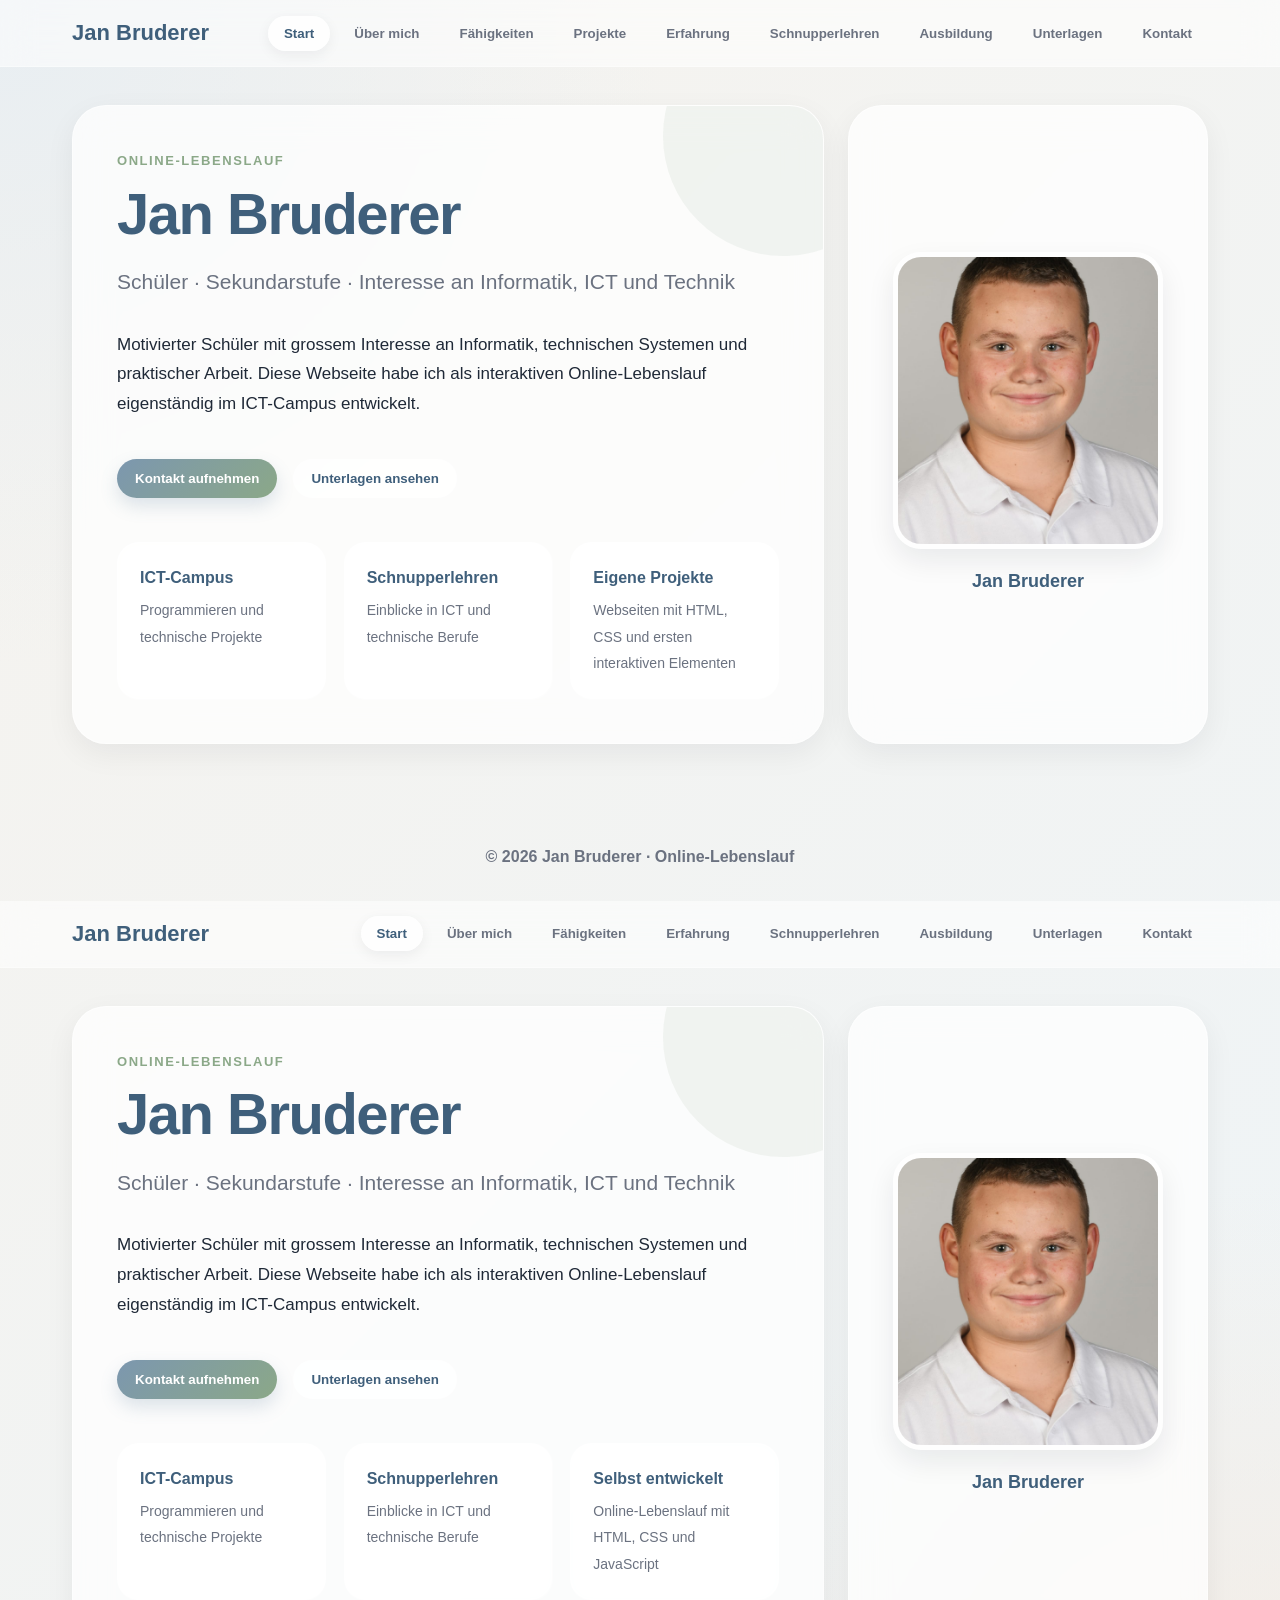
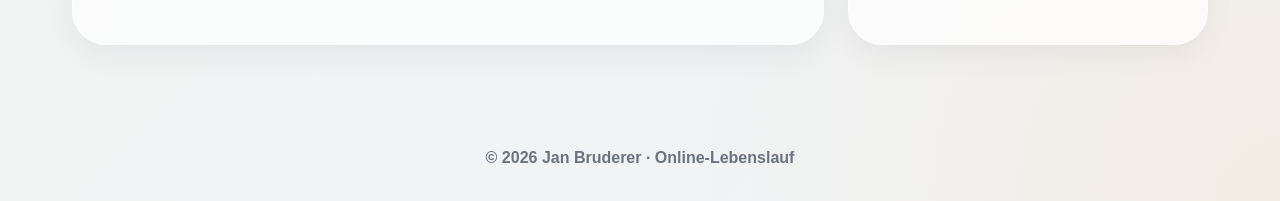
==== index.html @ 35626324 "Create index.html for online resume Added HTML structure for an online resume, including sections fo" ====
<!DOCTYPE html>
<html lang="de">
<head>
  <meta charset="UTF-8">
  <meta name="viewport" content="width=device-width, initial-scale=1.0">
  <title>Jan Bruderer – Online-Lebenslauf</title>

  <link rel="icon" href="data:image/svg+xml,<svg xmlns='http://www.w3.org/2000/svg' viewBox='0 0 100 100'><text y='0.9em' font-size='90'></text></svg>">
<!DOCTYPE html>
<html lang="de">
<head>
  <meta charset="UTF-8">
  <meta name="viewport" content="width=device-width, initial-scale=1.0">
  <title>Jan Bruderer – Online-Lebenslauf</title>

  <link rel="icon" href="data:image/svg+xml,<svg xmlns='http://www.w3.org/2000/svg' viewBox='0 0 100 100'><text y='0.9em' font-size='90'>💻</text></svg>">
  <link rel="stylesheet" href="style.css">
  <link rel="stylesheet" href="https://cdnjs.cloudflare.com/ajax/libs/font-awesome/6.5.1/css/all.min.css">
</head>

<body>

<nav class="navbar">
  <div class="nav-inner">
    <div class="logo">Jan Bruderer</div>

    <div class="nav-links">
      <button class="active-btn" onclick="showPage('start')">Start</button>
      <button onclick="showPage('ueber')">Über mich</button>
      <button onclick="showPage('faehigkeiten')">Fähigkeiten</button>
      <button onclick="showPage('projekte')">Projekte</button>
      <button onclick="showPage('erfahrung')">Erfahrung</button>
      <button onclick="showPage('schnupper')">Schnupperlehren</button>
      <button onclick="showPage('ausbildung')">Ausbildung</button>
      <button onclick="showPage('unterlagen')">Unterlagen</button>
      <button onclick="showPage('kontakt')">Kontakt</button>
    </div>
  </div>
</nav>

<main class="page">

<section id="start" class="site-page active">
  <div class="start-layout">
    <div class="start-text">
      <p class="eyebrow">Online-Lebenslauf</p>
      <h1>Jan Bruderer</h1>
      <p class="subtitle">Schüler · Sekundarstufe · Interesse an Informatik, ICT und Technik</p>

      <p class="hero-text">
        Motivierter Schüler mit grossem Interesse an Informatik, technischen Systemen und praktischer Arbeit.
        Diese Webseite habe ich als interaktiven Online-Lebenslauf eigenständig im ICT-Campus entwickelt.
      </p>

      <div class="hero-buttons">
        <button onclick="showPage('kontakt')" class="primary-btn">Kontakt aufnehmen</button>
        <button onclick="showPage('unterlagen')" class="secondary-btn">Unterlagen ansehen</button>
      </div>

      <div class="hero-highlights">
        <div>
          <strong>ICT-Campus</strong>
          <span>Programmieren und technische Projekte</span>
        </div>

        <div>
          <strong>Schnupperlehren</strong>
          <span>Einblicke in ICT und technische Berufe</span>
        </div>

        <div>
          <strong>Eigene Projekte</strong>
          <span>Webseiten mit HTML, CSS und ersten interaktiven Elementen</span>
        </div>
      </div>
    </div>

    <div class="photo-card">
      <img src="profilbild.jpg" alt="Foto von Jan Bruderer">
      <p>Jan Bruderer</p>
    </div>
  </div>
</section>

<section id="ueber" class="site-page">
  <div class="section">
    <h2><i class="fa-solid fa-user"></i> Über mich</h2>

    <div class="about-grid">
      <div class="about-card">
        <h3><i class="fa-solid fa-laptop-code"></i> Informatik & Technik</h3>
        <p>
          Ich bin eine motivierte, offene und ehrgeizige Person, die sich gerne weiterentwickelt und neue Herausforderungen annimmt.
          Besonders interessiere ich mich für Informatik und digitale Technologien. Mich fasziniert, wie Technik funktioniert und wie man
          mit kreativen Ideen Probleme lösen oder neue Projekte entwickeln kann.
        </p>
        <p>
          Durch meine Zeit beim ICT Campus konnte ich wertvolle Erfahrungen sammeln, spannende Einblicke in die Informatikwelt erhalten
          und mein Interesse an Technologie noch weiter stärken.
        </p>
      </div>

      <div class="about-card">
        <h3><i class="fa-solid fa-code"></i> Digitale Lösungen</h3>
        <p>
          Ich interessiere mich besonders dafür, wie digitale Lösungen den Alltag verbessern können und wie man mit Technologie neue Ideen
          umsetzen kann. Dabei arbeite ich gerne an Projekten, bei denen man kreativ denken und gleichzeitig strukturiert arbeiten muss.
        </p>
        <p>
          Die Informatik entwickelt sich ständig weiter und genau das motiviert mich, neugierig zu bleiben und Neues zu entdecken.
        </p>
      </div>

      <div class="about-card">
        <h3><i class="fa-solid fa-earth-europe"></i> Persönliche Entwicklung</h3>
        <p>
          Neben der Informatik spielt auch persönliche Weiterentwicklung eine grosse Rolle in meinem Leben. Ein Sprachaufenthalt hat mir
          dabei besonders geholfen. Dort konnte ich nicht nur meine Sprachkenntnisse verbessern, sondern auch selbstständiger werden,
          neue Menschen kennenlernen und lernen, mich an neue Situationen anzupassen.
        </p>
      </div>

      <div class="about-card">
        <h3><i class="fa-solid fa-people-group"></i> Sport & Verantwortung</h3>
        <p>
          Durch Handball und Aikido habe ich gelernt, Verantwortung zu übernehmen, diszipliniert zu bleiben und nie zu schnell aufzugeben.
          Vor allem als Handballtorwart sind Konzentration, Teamgeist und Ruhe in schwierigen Situationen sehr wichtig.
        </p>
      </div>

      <div class="about-card wide-card">
        <h3><i class="fa-solid fa-bullseye"></i> Motivation & Zukunft</h3>
        <p>
          Freunde beschreiben mich oft als zuverlässig, hilfsbereit und zielstrebig. Ich arbeite gerne mit anderen zusammen, kann aber auch
          selbstständig Verantwortung übernehmen. Neue Projekte motivieren mich besonders, weil ich dabei kreativ sein und gleichzeitig Neues
          lernen kann.
        </p>
        <p>
          Für mich ist es wichtig, nie stehen zu bleiben und mich sowohl persönlich als auch fachlich ständig weiterzuentwickeln. Mit meiner
          offenen Art, meiner Motivation und meinem Interesse an Informatik möchte ich auch in Zukunft neue Chancen nutzen und an spannenden
          Projekten arbeiten.
        </p>
      </div>
    </div>
  </div>
</section>

<section id="faehigkeiten" class="site-page">
  <div class="section">
    <h2><i class="fa-solid fa-lightbulb"></i> Fähigkeiten</h2>

    <div class="skills-grid">
      <div class="skill-card"><strong>Informatik</strong><span>ICT-Campus, ECDL Zertifikat</span></div>
      <div class="skill-card"><strong>HTML & CSS</strong><span>Grundlagen durch eigene Webseiten</span></div>
      <div class="skill-card"><strong>JavaScript</strong><span>Erste Einblicke, aktuell am Lernen</span></div>
      <div class="skill-card"><strong>Logisches Denken</strong><span>Programmieren, Schule und ICT-Campus</span></div>
      <div class="skill-card"><strong>Teamfähigkeit</strong><span>Handball</span></div>
      <div class="skill-card"><strong>Disziplin</strong><span>Aikido und Handball</span></div>
      <div class="skill-card"><strong>Ausdauer</strong><span>ICT-Campus, Aikido, Handball und Schule</span></div>
      <div class="skill-card"><strong>Belastbarkeit</strong><span>Schule, Sport und neue Herausforderungen</span></div>
      <div class="skill-card"><strong>Konzentration</strong><span>Aikido und schulische Arbeit</span></div>
      <div class="skill-card"><strong>Verantwortung</strong><span>Sprachaufenthalt England, Aikido Kindertraining</span></div>
    </div>
  </div>
</section>

<section id="projekte" class="site-page">
  <div class="section">
    <h2><i class="fa-solid fa-diagram-project"></i> Projekte</h2>

    <p class="section-text">
      Hier zeige ich eigene Webseiten, die ich selbstständig geplant, gestaltet und umgesetzt habe.
    </p>

    <div class="projects-grid">
      <article class="project-card">
        <div class="project-icon">
          <i class="fa-solid fa-gamepad"></i>
        </div>

        <div class="project-content">
          <h3>Interaktive Spiele-Webseite</h3>
          <p>
            Entwicklung einer eigenen Webseite mit verschiedenen kleinen Spielen und interaktiven Elementen.
            Dieses Projekt hat mir geholfen, den Aufbau von Webseiten besser zu verstehen und praktische
            Erfahrungen mit Struktur, Design und Benutzerführung zu sammeln.
          </p>

          <div class="project-tags">
            <span>HTML</span>
            <span>CSS</span>
            <span>erste JavaScript Einblicke</span>
          </div>

          <a class="project-button" href="https://janbruderer.github.io/Game-Portal/" target="_blank" rel="noopener noreferrer">
            Projekt ansehen
          </a>
        </div>
      </article>

      <article class="project-card">
        <div class="project-icon">
          <i class="fa-solid fa-microphone-lines"></i>
        </div>

        <div class="project-content">
          <h3>Webseite für meine Schwester als Hochzeitssängerin</h3>
          <p>
            Gestaltung und Umsetzung einer modernen Webseite für meine Schwester, um ihre Tätigkeit als Sängerin
            für Hochzeiten und besondere Anlässe professionell zu präsentieren. Dabei standen ein ruhiges Design,
            klare Informationen, eine einfache Bedienung und ein persönlicher Eindruck im Vordergrund.
          </p>

          <div class="project-tags">
            <span>HTML</span>
            <span>CSS</span>
            <span>Design</span>
            <span>echtes Praxisprojekt</span>
          </div>

          <a class="project-button" href="https://janbruderer.github.io/Kristina--Weddingsinger/" target="_blank" rel="noopener noreferrer">
            Projekt ansehen
          </a>
        </div>
      </article>
    </div>
  </div>
</section>

<section id="erfahrung" class="site-page">
  <div class="section">
    <h2><i class="fa-solid fa-briefcase"></i> Praktische Erfahrung</h2>

    <article class="experience-card">
      <div class="experience-top">
        <h3>Sprachaufenthalt England – Torquay</h3>
        <span>Sommer 2025</span>
      </div>

      <p>
        Im Sommer 2025 absolvierte ich einen dreiwöchigen Sprachaufenthalt in Torquay, England.
        Während dieser Zeit konnte ich meine Englischkenntnisse deutlich verbessern und wertvolle internationale
        Erfahrungen sammeln. Besonders bereichernd war der Austausch mit Menschen aus verschiedenen Ländern und Kulturen.
        Da ich alleine unterwegs war, entwickelte ich zudem ein höheres Mass an Selbstständigkeit und Eigenverantwortung.
      </p>

      <div class="button-row">
        <a href="https://www.esl.ch/de/lp/sprachaufenthalte?idesl=00eeb030a9d4a2b8f1e3522e31ab2298&msclkid=7831540d3b3c1270c00b3da6d71dca9e&utm_source=bing&utm_medium=cpc&utm_campaign=CHDE%20-%20BRA&utm_term=ESL&utm_content=ALL%20-%20Brand" target="_blank" rel="noopener noreferrer">ESL Sprachreisen</a>
        <a href="https://www.kaplaninternational.com/language-schools/united-kingdom/torquay" target="_blank" rel="noopener noreferrer">Kaplan Torquay</a>
        <a href="sprachaufenthalt.pdf" target="_blank" rel="noopener noreferrer">Zertifikat öffnen</a>
      </div>
    </article>

    <article class="experience-card">
      <div class="experience-top">
        <h3>ICT-Campus – Informatik-Förderprogramm</h3>
        <span>ab Mai 2025</span>
      </div>

      <p>
        Am ICT Campus lerne ich verschiedene Programmierkonzepte kennen. Ich beschäftige mich selbstständig damit,
        wie Programme und Algorithmen funktionieren, und verstehe dadurch technische Zusammenhänge immer besser.
        Der ICT Campus ist ein spannender Lernort, an dem ich jeden zweiten Samstag vier Stunden lang an verschiedenen Projekten arbeite.
      </p>

      <div class="button-row">
        <a href="https://www.ict-scouts.ch/de/campus/index.php" target="_blank" rel="noopener noreferrer">ICT Scouts Campus</a>
        <a href="ict-campus.pdf" target="_blank" rel="noopener noreferrer">Zertifikat öffnen</a>
      </div>
    </article>

    <article class="experience-card">
      <div class="experience-top">
        <h3>Aikido – Trainer beim Kindertraining</h3>
        <span>2022 – heute</span>
      </div>

      <p>
        Beim Kindertraining übernehme ich Verantwortung, unterstütze jüngere Teilnehmende
        und lerne, geduldig, zuverlässig und klar zu kommunizieren.
      </p>
    </article>
  </div>
</section>

<section id="schnupper" class="site-page">
  <div class="section">
    <h2><i class="fa-solid fa-screwdriver-wrench"></i> Schnupperlehren / Schnuppertage</h2>

    <div class="job-grid">
      <div class="job-card">
        <h3>Gebäudeinformatiker EFZ</h3>
        <ul>
          <li><a href="https://lehmann.ch/" target="_blank" rel="noopener noreferrer">Lehmann Elektro AG</a> – 26. September 2025</li>
          <li><a href="https://www.baumann-electro.ch/de/" target="_blank" rel="noopener noreferrer">Baumann Electro AG</a> – 9.–10. Oktober 2025
            <div class="pdf-link-box"><a href="bericht-baumann-gebaeudeinformatiker.pdf" target="_blank" rel="noopener noreferrer">Schnupperbericht ansehen</a></div>
          </li>
          <li><a href="https://www.bichler.ch/" target="_blank" rel="noopener noreferrer">Bichler + Partner AG</a> – 5. Februar 2026
            <div class="pdf-link-box"><a href="bericht-bichler-partner.pdf" target="_blank" rel="noopener noreferrer">Schnupperbericht ansehen</a></div>
          </li>
          <li><a href="https://www.ibg.ch/engineering" target="_blank" rel="noopener noreferrer">IBG Engineering AG</a> – 22. November 2025</li>
          <li><a href="https://www.flughafen-zuerich.ch/de/unternehmen" target="_blank" rel="noopener noreferrer">Flughafen Zürich AG</a> – 21. April 2026
            <div class="pdf-link-box"><a href="bericht-flughafen-zuerich.pdf" target="_blank" rel="noopener noreferrer">Schnupperbericht ansehen</a></div>
          </li>
          <li><a href="https://www.techcom.ch/" target="_blank" rel="noopener noreferrer">TechCom electro AG</a> – 23.–24. April 2026
            <div class="pdf-link-box"><a href="bericht-techcom.pdf" target="_blank" rel="noopener noreferrer">Schnupperbericht ansehen</a></div>
          </li>
        </ul>
      </div>

      <div class="job-card">
        <h3>Elektroinstallateur EFZ</h3>
        <ul>
          <li><a href="https://www.baumann-electro.ch/de/" target="_blank" rel="noopener noreferrer">Baumann Electro AG</a> – 7.–8. Oktober 2025</li>
          <li><a href="https://www.etavis.ch/" target="_blank" rel="noopener noreferrer">ETAVIS</a> – 20. April 2026
            <div class="pdf-link-box"><a href="bericht-etavis.pdf" target="_blank" rel="noopener noreferrer">Schnupperbericht ansehen</a></div>
          </li>
        </ul>
      </div>

      <div class="job-card">
        <h3>Multimediaelektroniker EFZ</h3>
        <ul>
          <li><a href="https://www.sak.ch/" target="_blank" rel="noopener noreferrer">St. Gallisch-Appenzellische Kraftwerke AG (SAK)</a> – 7. Januar 2026</li>
        </ul>
      </div>

      <div class="job-card">
        <h3>Elektroniker EFZ</h3>
        <ul>
          <li><a href="https://www.gesys.ch/" target="_blank" rel="noopener noreferrer">Grossenbacher Systeme AG</a> – 16. November 2025, ½ Tag</li>
        </ul>
      </div>

      <div class="job-card">
        <h3>Automatiker EFZ</h3>
        <ul>
          <li><a href="https://schmidautomation.com/" target="_blank" rel="noopener noreferrer">Schmid Automation AG</a> – 12. Februar 2026
            <div class="pdf-link-box"><a href="bericht-schmid-automation.pdf" target="_blank" rel="noopener noreferrer">Schnupperbericht ansehen</a></div>
          </li>
        </ul>
      </div>

      <div class="job-card">
        <h3>ICT-Fachmann EFZ</h3>
        <ul>
          <li><a href="https://www.h-och.ch/" target="_blank" rel="noopener noreferrer">HOCH Health Ostschweiz</a> – 1. April 2026
            <div class="pdf-link-box"><a href="bericht-hoch-health.pdf" target="_blank" rel="noopener noreferrer">Schnupperbericht ansehen</a></div>
          </li>
          <li><a href="https://www.raiffeisen.ch/rch/de.html" target="_blank" rel="noopener noreferrer">Raiffeisen Schweiz</a> – 27. April 2026, Infoanlass
            <div class="pdf-link-box"><a href="bericht-raiffeisen-bestaetigung.pdf" target="_blank" rel="noopener noreferrer">Bestätigung ansehen</a></div>
          </li>
        </ul>
      </div>

      <div class="job-card wide-card">
        <h3>Weiteres</h3>
        <ul>
          <li>Infoabend Abacus – Informatiker EFZ Fachrichtung Plattformentwickler und Applikationsentwickler EFZ sowie ICT-Fachmann EFZ – 12. März 2026</li>
        </ul>
      </div>
    </div>
  </div>
</section>

<section id="ausbildung" class="site-page">
  <div class="section">
    <h2><i class="fa-solid fa-school"></i> Ausbildung & Sprachen</h2>

    <div class="grid-2">
      <div class="timeline-card">
        <h3>Ausbildung</h3>
        <div class="timeline-item"><strong>2024 – heute</strong><p>Sekundarstufe, Flade — Klosterschulhaus St. Gallen</p></div>
        <div class="timeline-item"><strong>2018 – 2024</strong><p>Primarschule Feldli — St. Gallen</p></div>
      </div>

      <div class="timeline-card">
        <h3>Sprachen</h3>
        <div class="timeline-item"><strong>Deutsch</strong><p>Muttersprache</p></div>
        <div class="timeline-item"><strong>Tschechisch</strong><p>Muttersprache</p></div>
        <div class="timeline-item"><strong>Englisch</strong><p>Fortgeschritten</p></div>
        <div class="timeline-item"><strong>Französisch</strong><p>Grundkenntnisse</p></div>
      </div>
    </div>

    <h2 class="small-heading">Interessen</h2>
    <div class="tags">
      <span>Aikido</span>
      <span>Handball (Torwart)</span>
      <span>Informatik</span>
      <span>ICT-Campus</span>
    </div>
  </div>
</section>

<section id="unterlagen" class="site-page">
  <div class="section">
    <h2><i class="fa-solid fa-folder-open"></i> Zertifikate & Bewerbungsunterlagen</h2>

    <p class="section-text">
      Hier befinden sich meine wichtigsten Unterlagen, Zertifikate und Nachweise.
    </p>

    <div class="documents-grid">
      <div class="document-card">
        <div class="document-icon"><i class="fa-solid fa-file-lines"></i></div>
        <h3>Lebenslauf</h3>
        <p>Vollständiger Lebenslauf als PDF-Version.</p>
        <a href="lebenslauf.pdf" target="_blank" rel="noopener noreferrer">PDF öffnen</a>
      </div>

      <div class="document-card">
        <div class="document-icon"><i class="fa-solid fa-graduation-cap"></i></div>
        <h3>Zeugnisse</h3>
        <p>Schulzeugnisse und schulische Leistungen.</p>
        <a href="zeugnisse.pdf" target="_blank" rel="noopener noreferrer">PDF öffnen</a>
      </div>

      <div class="document-card">
        <div class="document-icon"><i class="fa-solid fa-laptop-code"></i></div>
        <h3>ICT-Campus Zertifikat</h3>
        <p>Teilnahme am Informatik-Förderprogramm ICT-Campus.</p>
        <a href="ict-campus.pdf" target="_blank" rel="noopener noreferrer">Zertifikat öffnen</a>
      </div>

      <div class="document-card">
        <div class="document-icon"><i class="fa-solid fa-earth-europe"></i></div>
        <h3>Sprachaufenthalt England</h3>
        <p>Nachweis des Sprachaufenthalts in Torquay.</p>
        <a href="sprachaufenthalt.pdf" target="_blank" rel="noopener noreferrer">Zertifikat öffnen</a>
      </div>

      <div class="document-card upcoming">
        <div class="document-icon"><i class="fa-solid fa-computer"></i></div>
        <h3>ECDL Zertifikat</h3>
        <p>Kommt in Kürze.</p>
      </div>

      <div class="document-card upcoming">
        <div class="document-icon"><i class="fa-solid fa-language"></i></div>
        <h3>Cambridge First</h3>
        <p>Englisch-Zertifikat – kommt in Kürze.</p>
      </div>

      <div class="document-card upcoming">
        <div class="document-icon"><i class="fa-solid fa-chart-line"></i></div>
        <h3>Stellwerk</h3>
        <p>Stellwerk-Ergebnis – kommt bald.</p>
      </div>
    </div>
  </div>
</section>

<section id="kontakt" class="site-page">
  <div class="section">
    <h2><i class="fa-solid fa-address-card"></i> Kontakt</h2>

    <div class="grid-2">
      <div class="info-card"><strong>E-Mail</strong><a href="mailto:Jan.bruderer11@gmail.com">Jan.bruderer11@gmail.com</a></div>
      <div class="info-card"><strong>Telefon</strong><a href="tel:0774765792">077 476 57 92</a></div>
      <div class="info-card"><strong>Adresse</strong>Paul-Brandt-Strasse 19<br>9000 St. Gallen</div>
      <div class="info-card"><strong>Geburtsdatum</strong>12. September 2011</div>
    </div>

    <h2 class="small-heading">Referenzen</h2>

    <div class="reference-grid">
      <div class="reference-card">
        <h3>Herr Michael Neidhart</h3>
        <p>Klassenlehrperson<br>Flade, Klosterschulhaus</p>
        <a href="mailto:michael.neidhart@flade.ch">michael.neidhart@flade.ch</a>
        <a href="tel:0791984895">Tel. 079 198 48 95</a>
      </div>

      <div class="reference-card">
        <h3>Herr Michael Cozzio</h3>
        <p>Fachlehrperson<br>Flade, Klosterschulhaus</p>
        <a href="mailto:michael.cozzio@flade.ch">michael.cozzio@flade.ch</a>
        <a href="tel:0774317038">Tel. 077 431 70 38</a>
      </div>
    </div>
  </div>
</section>

</main>

<footer>
  © 2026 Jan Bruderer · Online-Lebenslauf
</footer>

<script>
  function showPage(pageId) {
    const pages = document.querySelectorAll(".site-page");
    const buttons = document.querySelectorAll(".nav-links button");

    pages.forEach(page => page.classList.remove("active"));
    document.getElementById(pageId).classList.add("active");

    buttons.forEach(button => button.classList.remove("active-btn"));

    const clickedButton = Array.from(buttons).find(button =>
      button.getAttribute("onclick").includes(pageId)
    );

    if (clickedButton) {
      clickedButton.classList.add("active-btn");
    }

    window.scrollTo({
      top: 0,
      behavior: "smooth"
    });
  }
</script>

</body>
</html>
  <link rel="stylesheet" href="style.css">

  <link rel="stylesheet" href="https://cdnjs.cloudflare.com/ajax/libs/font-awesome/6.5.1/css/all.min.css">
</head>

<body>

<nav class="navbar">
  <div class="nav-inner">
    <div class="logo">Jan Bruderer</div>

    <div class="nav-links">
      <button class="active-btn" onclick="showPage('start')">Start</button>
      <button onclick="showPage('ueber')">Über mich</button>
      <button onclick="showPage('faehigkeiten')">Fähigkeiten</button>
      <button onclick="showPage('erfahrung')">Erfahrung</button>
      <button onclick="showPage('schnupper')">Schnupperlehren</button>
      <button onclick="showPage('ausbildung')">Ausbildung</button>
      <button onclick="showPage('unterlagen')">Unterlagen</button>
      <button onclick="showPage('kontakt')">Kontakt</button>
    </div>
  </div>
</nav>

<main class="page">

  <section id="start" class="site-page active">
    <div class="start-layout">
      <div class="start-text">
        <p class="eyebrow">Online-Lebenslauf</p>
        <h1>Jan Bruderer</h1>
        <p class="subtitle">Schüler · Sekundarstufe · Interesse an Informatik, ICT und Technik</p>

        <p class="hero-text">
          Motivierter Schüler mit grossem Interesse an Informatik, technischen Systemen und praktischer Arbeit.
          Diese Webseite habe ich als interaktiven Online-Lebenslauf eigenständig im ICT-Campus entwickelt.
        </p>

        <div class="hero-buttons">
          <button onclick="showPage('kontakt')" class="primary-btn">Kontakt aufnehmen</button>
          <button onclick="showPage('unterlagen')" class="secondary-btn">Unterlagen ansehen</button>
        </div>

        <div class="hero-highlights">
          <div>
            <strong>ICT-Campus</strong>
            <span>Programmieren und technische Projekte</span>
          </div>

          <div>
            <strong>Schnupperlehren</strong>
            <span>Einblicke in ICT und technische Berufe</span>
          </div>

          <div>
            <strong>Selbst entwickelt</strong>
            <span>Online-Lebenslauf mit HTML, CSS und JavaScript</span>
          </div>
        </div>
      </div>

      <div class="photo-card">
        <img src="profilbild.jpg" alt="Foto von Jan Bruderer">
        <p>Jan Bruderer</p>
      </div>
    </div>
  </section>

  <section id="ueber" class="site-page">
    <div class="section">
      <h2><i class="fa-solid fa-user"></i> Über mich</h2>

      <div class="about-grid">

        <div class="about-card">
          <h3><i class="fa-solid fa-laptop-code"></i> Informatik & Technik</h3>
          <p>
            Ich bin eine motivierte, offene und ehrgeizige Person, die sich gerne weiterentwickelt und neue Herausforderungen annimmt.
            Besonders interessiere ich mich für Informatik und digitale Technologien. Mich fasziniert, wie Technik funktioniert und wie man
            mit kreativen Ideen Probleme lösen oder neue Projekte entwickeln kann.
          </p>
          <p>
            Durch meine Zeit beim ICT Campus konnte ich wertvolle Erfahrungen sammeln, spannende Einblicke in die Informatikwelt erhalten
            und mein Interesse an Technologie noch weiter stärken.
          </p>
        </div>

        <div class="about-card">
          <h3><i class="fa-solid fa-code"></i> Digitale Lösungen</h3>
          <p>
            Ich interessiere mich besonders dafür, wie digitale Lösungen den Alltag verbessern können und wie man mit Technologie neue Ideen
            umsetzen kann. Dabei arbeite ich gerne an Projekten, bei denen man kreativ denken und gleichzeitig strukturiert arbeiten muss.
          </p>
          <p>
            Die Informatik entwickelt sich ständig weiter und genau das motiviert mich, neugierig zu bleiben und Neues zu entdecken.
          </p>
        </div>

        <div class="about-card">
          <h3><i class="fa-solid fa-earth-europe"></i> Persönliche Entwicklung</h3>
          <p>
            Neben der Informatik spielt auch persönliche Weiterentwicklung eine grosse Rolle in meinem Leben. Ein Sprachaufenthalt hat mir
            dabei besonders geholfen. Dort konnte ich nicht nur meine Sprachkenntnisse verbessern, sondern auch selbstständiger werden,
            neue Menschen kennenlernen und lernen, mich an neue Situationen anzupassen.
          </p>
        </div>

        <div class="about-card">
          <h3><i class="fa-solid fa-people-group"></i> Sport & Verantwortung</h3>
          <p>
            Durch Handball und Aikido habe ich gelernt, Verantwortung zu übernehmen, diszipliniert zu bleiben und nie zu schnell aufzugeben.
            Vor allem als Handballtorwart sind Konzentration, Teamgeist und Ruhe in schwierigen Situationen sehr wichtig.
          </p>
        </div>

        <div class="about-card wide-card">
          <h3><i class="fa-solid fa-bullseye"></i> Motivation & Zukunft</h3>
          <p>
            Freunde beschreiben mich oft als zuverlässig, hilfsbereit und zielstrebig. Ich arbeite gerne mit anderen zusammen, kann aber auch
            selbstständig Verantwortung übernehmen. Neue Projekte motivieren mich besonders, weil ich dabei kreativ sein und gleichzeitig Neues
            lernen kann.
          </p>
          <p>
            Für mich ist es wichtig, nie stehen zu bleiben und mich sowohl persönlich als auch fachlich ständig weiterzuentwickeln. Mit meiner
            offenen Art, meiner Motivation und meinem Interesse an Informatik möchte ich auch in Zukunft neue Chancen nutzen und an spannenden
            Projekten arbeiten.
          </p>
        </div>

      </div>
    </div>
  </section>

  <section id="faehigkeiten" class="site-page">
    <div class="section">
      <h2><i class="fa-solid fa-lightbulb"></i> Fähigkeiten</h2>

      <div class="skills-grid">
        <div class="skill-card"><strong>Informatik</strong><span>ICT-Campus, ECDL Zertifikat</span></div>
        <div class="skill-card"><strong>HTML & CSS</strong><span>Grundlagen durch diese Webseite</span></div>
        <div class="skill-card"><strong>JavaScript</strong><span>Erste Einblicke, aktuell am Lernen</span></div>
        <div class="skill-card"><strong>Logisches Denken</strong><span>Programmieren, Schule und ICT-Campus</span></div>
        <div class="skill-card"><strong>Teamfähigkeit</strong><span>Handball</span></div>
        <div class="skill-card"><strong>Disziplin</strong><span>Aikido und Handball</span></div>
        <div class="skill-card"><strong>Ausdauer</strong><span>ICT-Campus, Aikido, Handball und Schule</span></div>
        <div class="skill-card"><strong>Belastbarkeit</strong><span>Schule, Sport und neue Herausforderungen</span></div>
        <div class="skill-card"><strong>Konzentration</strong><span>Aikido und schulische Arbeit</span></div>
        <div class="skill-card"><strong>Verantwortung</strong><span>Sprachaufenthalt England, Aikido Kindertraining</span></div>
      </div>
    </div>
  </section>

  <section id="erfahrung" class="site-page">
    <div class="section">
      <h2><i class="fa-solid fa-briefcase"></i> Praktische Erfahrung</h2>

      <article class="experience-card">
        <div class="experience-top">
          <h3>Sprachaufenthalt England – Torquay</h3>
          <span>Sommer 2025</span>
        </div>

        <p>
          Im Sommer 2025 absolvierte ich einen dreiwöchigen Sprachaufenthalt in Torquay, England.
          Während dieser Zeit konnte ich meine Englischkenntnisse deutlich verbessern und wertvolle internationale
          Erfahrungen sammeln. Besonders bereichernd war der Austausch mit Menschen aus verschiedenen Ländern und Kulturen.
          Da ich alleine unterwegs war, entwickelte ich zudem ein höheres Mass an Selbstständigkeit und Eigenverantwortung.
        </p>

        <div class="button-row">
          <a href="https://www.esl.ch/de/lp/sprachaufenthalte?idesl=00eeb030a9d4a2b8f1e3522e31ab2298&msclkid=7831540d3b3c1270c00b3da6d71dca9e&utm_source=bing&utm_medium=cpc&utm_campaign=CHDE%20-%20BRA&utm_term=ESL&utm_content=ALL%20-%20Brand" target="_blank" rel="noopener noreferrer">ESL Sprachreisen</a>
          <a href="https://www.kaplaninternational.com/language-schools/united-kingdom/torquay" target="_blank" rel="noopener noreferrer">Kaplan Torquay</a>
          <a href="sprachaufenthalt.pdf" target="_blank" rel="noopener noreferrer">Zertifikat öffnen</a>
        </div>
      </article>

      <article class="experience-card">
        <div class="experience-top">
          <h3>ICT-Campus – Informatik-Förderprogramm</h3>
          <span>ab Mai 2025</span>
        </div>

        <p>
          Am ICT Campus lerne ich verschiedene Programmierkonzepte kennen. Ich beschäftige mich selbstständig damit,
          wie Programme und Algorithmen funktionieren, und verstehe dadurch technische Zusammenhänge immer besser.
          Der ICT Campus ist ein spannender Lernort, an dem ich jeden zweiten Samstag vier Stunden lang an verschiedenen Projekten arbeite.
        </p>

        <div class="button-row">
          <a href="https://www.ict-scouts.ch/de/campus/index.php" target="_blank" rel="noopener noreferrer">ICT Scouts Campus</a>
          <a href="ict-campus.pdf" target="_blank" rel="noopener noreferrer">Zertifikat öffnen</a>
        </div>
      </article>

      <article class="experience-card">
        <div class="experience-top">
          <h3>Aikido – Trainer beim Kindertraining</h3>
          <span>2022 – heute</span>
        </div>

        <p>
          Beim Kindertraining übernehme ich Verantwortung, unterstütze jüngere Teilnehmende
          und lerne, geduldig, zuverlässig und klar zu kommunizieren.
        </p>
      </article>
    </div>
  </section>

  <section id="schnupper" class="site-page">
    <div class="section">
      <h2><i class="fa-solid fa-screwdriver-wrench"></i> Schnupperlehren / Schnuppertage</h2>

      <div class="job-grid">

        <div class="job-card">
          <h3>Gebäudeinformatiker EFZ</h3>
          <ul>
            <li><a href="https://lehmann.ch/" target="_blank" rel="noopener noreferrer">Lehmann Elektro AG</a> – 26. September 2025</li>

            <li>
              <a href="https://www.baumann-electro.ch/de/" target="_blank" rel="noopener noreferrer">Baumann Electro AG</a> – 9.–10. Oktober 2025
              <div class="pdf-link-box">
                <a href="bericht-baumann-gebaeudeinformatiker.pdf" target="_blank" rel="noopener noreferrer">Schnupperbericht ansehen</a>
              </div>
            </li>

            <li>
              <a href="https://www.bichler.ch/" target="_blank" rel="noopener noreferrer">Bichler + Partner AG</a> – 5. Februar 2026
              <div class="pdf-link-box">
                <a href="bericht-bichler-partner.pdf" target="_blank" rel="noopener noreferrer">Schnupperbericht ansehen</a>
              </div>
            </li>

            <li><a href="https://www.ibg.ch/engineering" target="_blank" rel="noopener noreferrer">IBG Engineering AG</a> – 22. November 2025</li>

            <li>
              <a href="https://www.flughafen-zuerich.ch/de/unternehmen" target="_blank" rel="noopener noreferrer">Flughafen Zürich AG</a> – 21. April 2026
              <div class="pdf-link-box">
                <a href="bericht-flughafen-zuerich.pdf" target="_blank" rel="noopener noreferrer">Schnupperbericht ansehen</a>
              </div>
            </li>

            <li>
              <a href="https://www.techcom.ch/" target="_blank" rel="noopener noreferrer">TechCom electro AG</a> – 23.–24. April 2026
              <div class="pdf-link-box">
                <a href="bericht-techcom.pdf" target="_blank" rel="noopener noreferrer">Schnupperbericht ansehen</a>
              </div>
            </li>
          </ul>
        </div>

        <div class="job-card">
          <h3>Elektroinstallateur EFZ</h3>
          <ul>
            <li><a href="https://www.baumann-electro.ch/de/" target="_blank" rel="noopener noreferrer">Baumann Electro AG</a> – 7.–8. Oktober 2025</li>

            <li>
              <a href="https://www.etavis.ch/" target="_blank" rel="noopener noreferrer">ETAVIS</a> – 20. April 2026
              <div class="pdf-link-box">
                <a href="bericht-etavis.pdf" target="_blank" rel="noopener noreferrer">Schnupperbericht ansehen</a>
              </div>
            </li>
          </ul>
        </div>

        <div class="job-card">
          <h3>Multimediaelektroniker EFZ</h3>
          <ul>
            <li><a href="https://www.sak.ch/" target="_blank" rel="noopener noreferrer">St. Gallisch-Appenzellische Kraftwerke AG (SAK)</a> – 7. Januar 2026</li>
          </ul>
        </div>

        <div class="job-card">
          <h3>Elektroniker EFZ</h3>
          <ul>
            <li><a href="https://www.gesys.ch/" target="_blank" rel="noopener noreferrer">Grossenbacher Systeme AG</a> – 16. November 2025, ½ Tag</li>
          </ul>
        </div>

        <div class="job-card">
          <h3>Automatiker EFZ</h3>
          <ul>
            <li>
              <a href="https://schmidautomation.com/" target="_blank" rel="noopener noreferrer">Schmid Automation AG</a> – 12. Februar 2026
              <div class="pdf-link-box">
                <a href="bericht-schmid-automation.pdf" target="_blank" rel="noopener noreferrer">Schnupperbericht ansehen</a>
              </div>
            </li>
          </ul>
        </div>

        <div class="job-card">
          <h3>ICT-Fachmann EFZ</h3>
          <ul>
            <li>
              <a href="https://www.h-och.ch/" target="_blank" rel="noopener noreferrer">HOCH Health Ostschweiz</a> – 1. April 2026
              <div class="pdf-link-box">
                <a href="bericht-hoch-health.pdf" target="_blank" rel="noopener noreferrer">Schnupperbericht ansehen</a>
              </div>
            </li>

            <li>
              <a href="https://www.raiffeisen.ch/rch/de.html" target="_blank" rel="noopener noreferrer">Raiffeisen Schweiz</a> – 27. April 2026, Infoanlass
              <div class="pdf-link-box">
                <a href="bericht-raiffeisen-bestaetigung.pdf" target="_blank" rel="noopener noreferrer">Bestätigung ansehen</a>
              </div>
            </li>
          </ul>
        </div>

        <div class="job-card wide-card">
          <h3>Weiteres</h3>
          <ul>
            <li>
              Infoabend Abacus – Informatiker EFZ Fachrichtung Plattformentwickler und Applikationsentwickler EFZ
              sowie ICT-Fachmann EFZ – 12. März 2026
            </li>
          </ul>
        </div>

      </div>
    </div>
  </section>

  <section id="ausbildung" class="site-page">
    <div class="section">
      <h2><i class="fa-solid fa-school"></i> Ausbildung & Sprachen</h2>

      <div class="grid-2">
        <div class="timeline-card">
          <h3>Ausbildung</h3>
          <div class="timeline-item"><strong>2024 – heute</strong><p>Sekundarstufe, Flade — Klosterschulhaus St. Gallen</p></div>
          <div class="timeline-item"><strong>2018 – 2024</strong><p>Primarschule Feldli — St. Gallen</p></div>
        </div>

        <div class="timeline-card">
          <h3>Sprachen</h3>
          <div class="timeline-item"><strong>Deutsch</strong><p>Muttersprache</p></div>
          <div class="timeline-item"><strong>Tschechisch</strong><p>Muttersprache</p></div>
          <div class="timeline-item"><strong>Englisch</strong><p>Fortgeschritten</p></div>
          <div class="timeline-item"><strong>Französisch</strong><p>Grundkenntnisse</p></div>
        </div>
      </div>

      <h2 class="small-heading">Interessen</h2>
      <div class="tags">
        <span>Aikido</span>
        <span>Handball (Torwart)</span>
        <span>Informatik</span>
        <span>ICT-Campus</span>
      </div>
    </div>
  </section>

  <section id="unterlagen" class="site-page">
    <div class="section">
      <h2><i class="fa-solid fa-folder-open"></i> Zertifikate & Bewerbungsunterlagen</h2>

      <p class="section-text">
        Hier befinden sich meine wichtigsten Unterlagen, Zertifikate und Nachweise.
      </p>

      <div class="documents-grid">

        <div class="document-card">
          <div class="document-icon"><i class="fa-solid fa-file-lines"></i></div>
          <h3>Lebenslauf</h3>
          <p>Vollständiger Lebenslauf als PDF-Version.</p>
          <a href="lebenslauf.pdf" target="_blank" rel="noopener noreferrer">PDF öffnen</a>
        </div>

        <div class="document-card">
          <div class="document-icon"><i class="fa-solid fa-graduation-cap"></i></div>
          <h3>Zeugnisse</h3>
          <p>Schulzeugnisse und schulische Leistungen.</p>
          <a href="zeugnisse.pdf" target="_blank" rel="noopener noreferrer">PDF öffnen</a>
        </div>

        <div class="document-card">
          <div class="document-icon"><i class="fa-solid fa-laptop-code"></i></div>
          <h3>ICT-Campus Zertifikat</h3>
          <p>Teilnahme am Informatik-Förderprogramm ICT-Campus.</p>
          <a href="ict-campus.pdf" target="_blank" rel="noopener noreferrer">Zertifikat öffnen</a>
        </div>

        <div class="document-card">
          <div class="document-icon"><i class="fa-solid fa-earth-europe"></i></div>
          <h3>Sprachaufenthalt England</h3>
          <p>Nachweis des Sprachaufenthalts in Torquay.</p>
          <a href="sprachaufenthalt.pdf" target="_blank" rel="noopener noreferrer">Zertifikat öffnen</a>
        </div>

        <div class="document-card upcoming">
          <div class="document-icon"><i class="fa-solid fa-computer"></i></div>
          <h3>ECDL Zertifikat</h3>
          <p>Kommt in Kürze.</p>
        </div>

        <div class="document-card upcoming">
          <div class="document-icon"><i class="fa-solid fa-language"></i></div>
          <h3>Cambridge First</h3>
          <p>Englisch-Zertifikat – kommt in Kürze.</p>
        </div>

        <div class="document-card upcoming">
          <div class="document-icon"><i class="fa-solid fa-chart-line"></i></div>
          <h3>Stellwerk</h3>
          <p>Stellwerk-Ergebnis – kommt bald.</p>
        </div>

      </div>
    </div>
  </section>

  <section id="kontakt" class="site-page">
    <div class="section">
      <h2><i class="fa-solid fa-address-card"></i> Kontakt</h2>

      <div class="grid-2">
        <div class="info-card"><strong>E-Mail</strong><a href="mailto:Jan.bruderer11@gmail.com">Jan.bruderer11@gmail.com</a></div>
        <div class="info-card"><strong>Telefon</strong><a href="tel:0774765792">077 476 57 92</a></div>
        <div class="info-card"><strong>Adresse</strong>Paul-Brandt-Strasse 19<br>9000 St. Gallen</div>
        <div class="info-card"><strong>Geburtsdatum</strong>12. September 2011</div>
      </div>

      <h2 class="small-heading">Referenzen</h2>

      <div class="reference-grid">
        <div class="reference-card">
          <h3>Herr Michael Neidhart</h3>
          <p>Klassenlehrperson<br>Flade, Klosterschulhaus</p>
          <a href="mailto:michael.neidhart@flade.ch">michael.neidhart@flade.ch</a>
          <a href="tel:0791984895">Tel. 079 198 48 95</a>
        </div>

        <div class="reference-card">
          <h3>Herr Michael Cozzio</h3>
          <p>Fachlehrperson<br>Flade, Klosterschulhaus</p>
          <a href="mailto:michael.cozzio@flade.ch">michael.cozzio@flade.ch</a>
          <a href="tel:0774317038">Tel. 077 431 70 38</a>
        </div>
      </div>
    </div>
  </section>

</main>

<footer>
  © 2026 Jan Bruderer · Online-Lebenslauf
</footer>

<script>
  function showPage(pageId) {
    const pages = document.querySelectorAll(".site-page");
    const buttons = document.querySelectorAll(".nav-links button");

    pages.forEach(page => page.classList.remove("active"));
    document.getElementById(pageId).classList.add("active");

    buttons.forEach(button => button.classList.remove("active-btn"));

    const clickedButton = Array.from(buttons).find(button =>
      button.getAttribute("onclick").includes(pageId)
    );

    if (clickedButton) {
      clickedButton.classList.add("active-btn");
    }

    window.scrollTo({
      top: 0,
      behavior: "smooth"
    });
  }
</script>

</body>
</html>
---- style.css ----
:root {
  --bg: #f6f3ee;
  --bg-2: #eef4f7;
  --card: rgba(255,255,255,0.72);
  --text: #1f2937;
  --muted: #6b7280;
  --primary: #5b7c99;
  --primary-dark: #3f5f7b;
  --accent: #8ba888;
  --line: rgba(148,163,184,0.18);
  --shadow: 0 10px 30px rgba(15,23,42,0.06);
  --radius: 26px;
}

* {
  box-sizing: border-box;
}

body {
  margin: 0;
  font-family: Arial, Helvetica, sans-serif;
  color: var(--text);
  background:
    radial-gradient(circle at top left, #e8eef2 0%, transparent 30%),
    radial-gradient(circle at bottom right, #f4ece4 0%, transparent 28%),
    linear-gradient(135deg, var(--bg), var(--bg-2));
  min-height: 100vh;
  line-height: 1.65;
}

p {
  margin-top: 0;
  margin-bottom: 16px;
}

p:last-child {
  margin-bottom: 0;
}

.navbar {
  position: sticky;
  top: 0;
  z-index: 1000;
  background: rgba(255,255,255,0.55);
  backdrop-filter: blur(16px);
  border-bottom: 1px solid rgba(255,255,255,0.4);
}

.nav-inner {
  max-width: 1180px;
  margin: 0 auto;
  padding: 15px 22px;
  display: flex;
  justify-content: space-between;
  align-items: center;
  gap: 14px;
}

.logo {
  font-size: 22px;
  font-weight: 900;
  color: var(--primary-dark);
}

.nav-links {
  display: flex;
  flex-wrap: wrap;
  gap: 8px;
}

.nav-links button {
  border: none;
  background: transparent;
  padding: 10px 16px;
  border-radius: 999px;
  color: var(--muted);
  font-weight: 700;
  cursor: pointer;
  transition: 0.22s ease;
}

.nav-links button:hover,
.nav-links button.active-btn {
  background: rgba(255,255,255,0.8);
  color: var(--primary-dark);
  box-shadow: 0 4px 14px rgba(15,23,42,0.06);
}

.page {
  max-width: 1180px;
  margin: 0 auto;
  padding: 38px 22px 70px;
}

.site-page {
  display: none;
  animation: fade 0.35s ease;
}

.site-page.active {
  display: block;
}

@keyframes fade {
  from {
    opacity: 0;
    transform: translateY(14px);
  }

  to {
    opacity: 1;
    transform: translateY(0);
  }
}

.start-layout {
  display: grid;
  grid-template-columns: 1.5fr 360px;
  gap: 24px;
}

.start-text,
.photo-card,
.section {
  background: var(--card);
  border: 1px solid rgba(255,255,255,0.5);
  border-radius: 34px;
  padding: 44px;
  backdrop-filter: blur(18px);
  box-shadow: var(--shadow);
}

.start-text {
  position: relative;
  overflow: hidden;
  display: flex;
  flex-direction: column;
}

.start-text::before {
  content: "";
  position: absolute;
  width: 240px;
  height: 240px;
  border-radius: 50%;
  background: rgba(139,168,136,0.10);
  top: -90px;
  right: -80px;
}

.eyebrow {
  margin: 0 0 12px;
  font-size: 13px;
  text-transform: uppercase;
  letter-spacing: 0.12em;
  font-weight: 900;
  color: var(--accent);
}

h1 {
  margin: 0;
  font-size: 58px;
  line-height: 1.02;
  color: var(--primary-dark);
  letter-spacing: -1.5px;
}

.subtitle {
  margin-top: 22px;
  margin-bottom: 0;
  font-size: 21px;
  color: var(--muted);
}

.hero-text {
  margin-top: 30px;
  margin-bottom: 0;
  max-width: 780px;
  font-size: 17px;
  line-height: 1.75;
}

.photo-card {
  text-align: center;
  display: flex;
  flex-direction: column;
  justify-content: center;
}

.photo-card img {
  width: 100%;
  aspect-ratio: 1 / 1.1;
  object-fit: cover;
  border-radius: 28px;
  border: 5px solid rgba(255,255,255,0.65);
  box-shadow: 0 12px 28px rgba(15,23,42,0.08);
}

.photo-card p {
  margin-top: 18px;
  font-size: 18px;
  font-weight: 800;
  color: var(--primary-dark);
}

.hero-buttons {
  display: flex;
  flex-wrap: wrap;
  gap: 16px;
  margin-top: 40px;
}

.hero-buttons button,
.button-row a,
.document-card a,
.pdf-link-box a {
  border: none;
  border-radius: 999px;
  padding: 12px 18px;
  font-weight: 800;
  cursor: pointer;
  transition: 0.22s ease;
  text-decoration: none;
  display: inline-flex;
  align-items: center;
  gap: 8px;
}

.primary-btn,
.pdf-link-box a,
.document-card a {
  background: linear-gradient(135deg, #7c97af, #8ba888);
  color: white;
  box-shadow: 0 8px 18px rgba(91,124,153,0.20);
}

.secondary-btn {
  background: rgba(255,255,255,0.75);
  color: var(--primary-dark);
  border: 1px solid rgba(91,124,153,0.12);
}

.hero-buttons button:hover,
.button-row a:hover,
.document-card a:hover,
.pdf-link-box a:hover {
  transform: translateY(-2px);
  box-shadow: 0 10px 22px rgba(15,23,42,0.08);
}

.hero-highlights,
.about-grid,
.grid-2,
.skills-grid,
.reference-grid,
.documents-grid {
  display: grid;
  grid-template-columns: repeat(2, 1fr);
  gap: 18px;
}

.hero-highlights {
  grid-template-columns: repeat(3, 1fr);
  margin-top: 44px;
}

/* Schnupperlehren ohne grosse Leerflächen */
.job-grid {
  columns: 2;
  column-gap: 18px;
}

.job-card {
  break-inside: avoid;
  margin-bottom: 18px;
}

.hero-highlights div,
.about-card,
.info-card,
.skill-card,
.experience-card,
.job-card,
.reference-card,
.timeline-card,
.document-card {
  background: rgba(255,255,255,0.62);
  border: 1px solid rgba(255,255,255,0.55);
  border-radius: 22px;
  padding: 22px;
  transition: 0.22s ease;
  backdrop-filter: blur(12px);
}

.hero-highlights div:hover,
.about-card:hover,
.info-card:hover,
.skill-card:hover,
.experience-card:hover,
.job-card:hover,
.reference-card:hover,
.timeline-card:hover,
.document-card:hover {
  transform: translateY(-4px);
  box-shadow: 0 14px 26px rgba(15,23,42,0.06);
}

.hero-highlights strong,
.skill-card strong,
.info-card strong,
.timeline-item strong {
  display: block;
  margin-bottom: 6px;
  color: var(--primary-dark);
}

.hero-highlights span,
.skill-card span,
.document-card p {
  color: var(--muted);
  font-size: 14px;
}

.section {
  margin-top: 4px;
}

.section h2 {
  margin-top: 0;
  margin-bottom: 28px;
  font-size: 32px;
  color: var(--primary-dark);
  display: flex;
  align-items: center;
  gap: 12px;
}

.section h2 i,
.about-card h3 i {
  color: var(--accent);
}

.about-card h3 {
  margin: 0 0 14px;
  color: var(--primary-dark);
  display: flex;
  align-items: center;
  gap: 10px;
}

.about-card p {
  margin: 0 0 14px;
}

.experience-card {
  border-left: 5px solid var(--accent);
  margin-bottom: 20px;
}

.experience-top {
  display: flex;
  justify-content: space-between;
  gap: 12px;
  margin-bottom: 14px;
}

.experience-top h3 {
  margin: 0;
}

.experience-top span {
  color: var(--muted);
  font-weight: 700;
}

.button-row {
  margin-top: 22px;
}

.skill-card {
  background: linear-gradient(135deg, rgba(255,255,255,0.72), rgba(244,236,228,0.55));
}

a {
  color: var(--primary-dark);
  font-weight: 700;
  text-decoration: none;
}

a:hover {
  text-decoration: underline;
}

.job-card h3 {
  margin-top: 0;
  margin-bottom: 14px;
  color: var(--primary-dark);
}

.job-card ul {
  margin: 0;
  padding-left: 20px;
}

.job-card li {
  margin-bottom: 22px;
  line-height: 1.65;
}

.pdf-link-box {
  margin-top: 12px;
}

.documents-grid {
  margin-top: 26px;
}

.document-icon {
  width: 58px;
  height: 58px;
  border-radius: 18px;
  background: linear-gradient(135deg, #7c97af, #8ba888);
  color: white;
  display: flex;
  align-items: center;
  justify-content: center;
  font-size: 24px;
  margin-bottom: 18px;
}

.upcoming {
  opacity: 0.78;
  border-style: dashed;
}

.tags {
  display: flex;
  flex-wrap: wrap;
  gap: 10px;
}

.tags span {
  background: rgba(255,255,255,0.72);
  border-radius: 999px;
  padding: 10px 16px;
  font-weight: 700;
  color: var(--primary-dark);
}

.wide-card {
  grid-column: 1 / -1;
}

footer {
  text-align: center;
  padding: 30px;
  color: var(--muted);
  font-weight: 600;
}

/* MOBILE */
@media (max-width: 900px) {
  body {
    background:
      radial-gradient(circle at top left, #edf3f6 0%, transparent 36%),
      radial-gradient(circle at bottom right, #f6eee6 0%, transparent 32%),
      linear-gradient(135deg, #f8f5f0, #eef4f7);
  }

  .page {
    padding: 18px 12px 42px;
  }

  .navbar {
    position: sticky;
    top: 0;
    background: rgba(255,255,255,0.78);
    backdrop-filter: blur(18px);
  }

  .nav-inner {
    flex-direction: column;
    align-items: center;
    padding: 12px;
    gap: 10px;
  }

  .logo {
    font-size: 20px;
  }

  .nav-links {
    width: 100%;
    display: flex;
    overflow-x: auto;
    flex-wrap: nowrap;
    justify-content: flex-start;
    gap: 8px;
    padding: 4px 2px 8px;
    scrollbar-width: none;
  }

  .nav-links::-webkit-scrollbar {
    display: none;
  }

  .nav-links button {
    flex: 0 0 auto;
    font-size: 13px;
    padding: 8px 13px;
    background: rgba(255,255,255,0.55);
    box-shadow: 0 3px 10px rgba(15,23,42,0.04);
  }

  .nav-links button.active-btn {
    background: linear-gradient(135deg, #7c97af, #8ba888);
    color: white;
  }

  .start-layout,
  .hero-highlights,
  .about-grid,
  .grid-2,
  .skills-grid,
  .reference-grid,
  .documents-grid {
    grid-template-columns: 1fr;
  }

  .job-grid {
    columns: 1;
  }

  .start-layout {
    gap: 18px;
  }

  .start-text,
  .section {
    padding: 22px;
    border-radius: 26px;
  }

  .photo-card {
    width: 100%;
    max-width: 230px;
    margin: 0 auto;
    padding: 16px;
    border-radius: 24px;
  }

  .photo-card img {
    border-radius: 20px;
    max-height: 245px;
    object-fit: cover;
    border: 4px solid rgba(255,255,255,0.8);
  }

  h1 {
    font-size: 33px;
    line-height: 1.08;
  }

  .subtitle {
    font-size: 15.5px;
    margin-top: 16px;
    line-height: 1.45;
  }

  .hero-text {
    font-size: 14.5px;
    margin-top: 22px;
    line-height: 1.65;
  }

  .hero-buttons {
    display: grid;
    grid-template-columns: 1fr;
    gap: 10px;
    margin-top: 30px;
  }

  .hero-buttons button,
  .button-row a,
  .document-card a,
  .pdf-link-box a {
    width: 100%;
    justify-content: center;
    font-size: 13.5px;
    padding: 10px 14px;
  }

  .hero-highlights {
    margin-top: 30px;
    gap: 12px;
  }

  .hero-highlights div,
  .about-card,
  .info-card,
  .skill-card,
  .experience-card,
  .job-card,
  .reference-card,
  .timeline-card,
  .document-card {
    padding: 16px;
    border-radius: 20px;
  }

  .section h2 {
    font-size: 23px;
    margin-bottom: 20px;
  }

  .about-card h3,
  .job-card h3,
  .document-card h3,
  .reference-card h3,
  .timeline-card h3,
  .experience-top h3 {
    font-size: 17px;
  }

  .about-card p,
  .experience-card p,
  .job-card li,
  .timeline-item p,
  .reference-card p {
    font-size: 14.4px;
    line-height: 1.65;
  }

  .experience-top {
    flex-direction: column;
    gap: 3px;
  }

  .button-row {
    display: grid;
    grid-template-columns: 1fr;
    gap: 8px;
  }

  .wide-card {
    grid-column: auto;
  }

  footer {
    font-size: 13px;
    padding: 20px 12px;
  }
}
---- style.css ----
:root {
  --bg: #f6f3ee;
  --bg-2: #eef4f7;
  --card: rgba(255,255,255,0.72);
  --text: #1f2937;
  --muted: #6b7280;
  --primary: #5b7c99;
  --primary-dark: #3f5f7b;
  --accent: #8ba888;
  --line: rgba(148,163,184,0.18);
  --shadow: 0 10px 30px rgba(15,23,42,0.06);
  --radius: 26px;
}

* {
  box-sizing: border-box;
}

body {
  margin: 0;
  font-family: Arial, Helvetica, sans-serif;
  color: var(--text);
  background:
    radial-gradient(circle at top left, #e8eef2 0%, transparent 30%),
    radial-gradient(circle at bottom right, #f4ece4 0%, transparent 28%),
    linear-gradient(135deg, var(--bg), var(--bg-2));
  min-height: 100vh;
  line-height: 1.65;
}

p {
  margin-top: 0;
  margin-bottom: 16px;
}

p:last-child {
  margin-bottom: 0;
}

.navbar {
  position: sticky;
  top: 0;
  z-index: 1000;
  background: rgba(255,255,255,0.55);
  backdrop-filter: blur(16px);
  border-bottom: 1px solid rgba(255,255,255,0.4);
}

.nav-inner {
  max-width: 1180px;
  margin: 0 auto;
  padding: 15px 22px;
  display: flex;
  justify-content: space-between;
  align-items: center;
  gap: 14px;
}

.logo {
  font-size: 22px;
  font-weight: 900;
  color: var(--primary-dark);
}

.nav-links {
  display: flex;
  flex-wrap: wrap;
  gap: 8px;
}

.nav-links button {
  border: none;
  background: transparent;
  padding: 10px 16px;
  border-radius: 999px;
  color: var(--muted);
  font-weight: 700;
  cursor: pointer;
  transition: 0.22s ease;
}

.nav-links button:hover,
.nav-links button.active-btn {
  background: rgba(255,255,255,0.8);
  color: var(--primary-dark);
  box-shadow: 0 4px 14px rgba(15,23,42,0.06);
}

.page {
  max-width: 1180px;
  margin: 0 auto;
  padding: 38px 22px 70px;
}

.site-page {
  display: none;
  animation: fade 0.35s ease;
}

.site-page.active {
  display: block;
}

@keyframes fade {
  from {
    opacity: 0;
    transform: translateY(14px);
  }

  to {
    opacity: 1;
    transform: translateY(0);
  }
}

.start-layout {
  display: grid;
  grid-template-columns: 1.5fr 360px;
  gap: 24px;
}

.start-text,
.photo-card,
.section {
  background: var(--card);
  border: 1px solid rgba(255,255,255,0.5);
  border-radius: 34px;
  padding: 44px;
  backdrop-filter: blur(18px);
  box-shadow: var(--shadow);
}

.start-text {
  position: relative;
  overflow: hidden;
  display: flex;
  flex-direction: column;
}

.start-text::before {
  content: "";
  position: absolute;
  width: 240px;
  height: 240px;
  border-radius: 50%;
  background: rgba(139,168,136,0.10);
  top: -90px;
  right: -80px;
}

.eyebrow {
  margin: 0 0 12px;
  font-size: 13px;
  text-transform: uppercase;
  letter-spacing: 0.12em;
  font-weight: 900;
  color: var(--accent);
}

h1 {
  margin: 0;
  font-size: 58px;
  line-height: 1.02;
  color: var(--primary-dark);
  letter-spacing: -1.5px;
}

.subtitle {
  margin-top: 22px;
  margin-bottom: 0;
  font-size: 21px;
  color: var(--muted);
}

.hero-text {
  margin-top: 30px;
  margin-bottom: 0;
  max-width: 780px;
  font-size: 17px;
  line-height: 1.75;
}

.photo-card {
  text-align: center;
  display: flex;
  flex-direction: column;
  justify-content: center;
}

.photo-card img {
  width: 100%;
  aspect-ratio: 1 / 1.1;
  object-fit: cover;
  border-radius: 28px;
  border: 5px solid rgba(255,255,255,0.65);
  box-shadow: 0 12px 28px rgba(15,23,42,0.08);
}

.photo-card p {
  margin-top: 18px;
  font-size: 18px;
  font-weight: 800;
  color: var(--primary-dark);
}

.hero-buttons {
  display: flex;
  flex-wrap: wrap;
  gap: 16px;
  margin-top: 40px;
}

.hero-buttons button,
.button-row a,
.document-card a,
.pdf-link-box a {
  border: none;
  border-radius: 999px;
  padding: 12px 18px;
  font-weight: 800;
  cursor: pointer;
  transition: 0.22s ease;
  text-decoration: none;
  display: inline-flex;
  align-items: center;
  gap: 8px;
}

.primary-btn,
.pdf-link-box a,
.document-card a {
  background: linear-gradient(135deg, #7c97af, #8ba888);
  color: white;
  box-shadow: 0 8px 18px rgba(91,124,153,0.20);
}

.secondary-btn {
  background: rgba(255,255,255,0.75);
  color: var(--primary-dark);
  border: 1px solid rgba(91,124,153,0.12);
}

.hero-buttons button:hover,
.button-row a:hover,
.document-card a:hover,
.pdf-link-box a:hover {
  transform: translateY(-2px);
  box-shadow: 0 10px 22px rgba(15,23,42,0.08);
}

.hero-highlights,
.about-grid,
.grid-2,
.skills-grid,
.reference-grid,
.documents-grid {
  display: grid;
  grid-template-columns: repeat(2, 1fr);
  gap: 18px;
}

.hero-highlights {
  grid-template-columns: repeat(3, 1fr);
  margin-top: 44px;
}

/* Schnupperlehren ohne grosse Leerflächen */
.job-grid {
  columns: 2;
  column-gap: 18px;
}

.job-card {
  break-inside: avoid;
  margin-bottom: 18px;
}

.hero-highlights div,
.about-card,
.info-card,
.skill-card,
.experience-card,
.job-card,
.reference-card,
.timeline-card,
.document-card {
  background: rgba(255,255,255,0.62);
  border: 1px solid rgba(255,255,255,0.55);
  border-radius: 22px;
  padding: 22px;
  transition: 0.22s ease;
  backdrop-filter: blur(12px);
}

.hero-highlights div:hover,
.about-card:hover,
.info-card:hover,
.skill-card:hover,
.experience-card:hover,
.job-card:hover,
.reference-card:hover,
.timeline-card:hover,
.document-card:hover {
  transform: translateY(-4px);
  box-shadow: 0 14px 26px rgba(15,23,42,0.06);
}

.hero-highlights strong,
.skill-card strong,
.info-card strong,
.timeline-item strong {
  display: block;
  margin-bottom: 6px;
  color: var(--primary-dark);
}

.hero-highlights span,
.skill-card span,
.document-card p {
  color: var(--muted);
  font-size: 14px;
}

.section {
  margin-top: 4px;
}

.section h2 {
  margin-top: 0;
  margin-bottom: 28px;
  font-size: 32px;
  color: var(--primary-dark);
  display: flex;
  align-items: center;
  gap: 12px;
}

.section h2 i,
.about-card h3 i {
  color: var(--accent);
}

.about-card h3 {
  margin: 0 0 14px;
  color: var(--primary-dark);
  display: flex;
  align-items: center;
  gap: 10px;
}

.about-card p {
  margin: 0 0 14px;
}

.experience-card {
  border-left: 5px solid var(--accent);
  margin-bottom: 20px;
}

.experience-top {
  display: flex;
  justify-content: space-between;
  gap: 12px;
  margin-bottom: 14px;
}

.experience-top h3 {
  margin: 0;
}

.experience-top span {
  color: var(--muted);
  font-weight: 700;
}

.button-row {
  margin-top: 22px;
}

.skill-card {
  background: linear-gradient(135deg, rgba(255,255,255,0.72), rgba(244,236,228,0.55));
}

a {
  color: var(--primary-dark);
  font-weight: 700;
  text-decoration: none;
}

a:hover {
  text-decoration: underline;
}

.job-card h3 {
  margin-top: 0;
  margin-bottom: 14px;
  color: var(--primary-dark);
}

.job-card ul {
  margin: 0;
  padding-left: 20px;
}

.job-card li {
  margin-bottom: 22px;
  line-height: 1.65;
}

.pdf-link-box {
  margin-top: 12px;
}

.documents-grid {
  margin-top: 26px;
}

.document-icon {
  width: 58px;
  height: 58px;
  border-radius: 18px;
  background: linear-gradient(135deg, #7c97af, #8ba888);
  color: white;
  display: flex;
  align-items: center;
  justify-content: center;
  font-size: 24px;
  margin-bottom: 18px;
}

.upcoming {
  opacity: 0.78;
  border-style: dashed;
}

.tags {
  display: flex;
  flex-wrap: wrap;
  gap: 10px;
}

.tags span {
  background: rgba(255,255,255,0.72);
  border-radius: 999px;
  padding: 10px 16px;
  font-weight: 700;
  color: var(--primary-dark);
}

.wide-card {
  grid-column: 1 / -1;
}

footer {
  text-align: center;
  padding: 30px;
  color: var(--muted);
  font-weight: 600;
}

/* MOBILE */
@media (max-width: 900px) {
  body {
    background:
      radial-gradient(circle at top left, #edf3f6 0%, transparent 36%),
      radial-gradient(circle at bottom right, #f6eee6 0%, transparent 32%),
      linear-gradient(135deg, #f8f5f0, #eef4f7);
  }

  .page {
    padding: 18px 12px 42px;
  }

  .navbar {
    position: sticky;
    top: 0;
    background: rgba(255,255,255,0.78);
    backdrop-filter: blur(18px);
  }

  .nav-inner {
    flex-direction: column;
    align-items: center;
    padding: 12px;
    gap: 10px;
  }

  .logo {
    font-size: 20px;
  }

  .nav-links {
    width: 100%;
    display: flex;
    overflow-x: auto;
    flex-wrap: nowrap;
    justify-content: flex-start;
    gap: 8px;
    padding: 4px 2px 8px;
    scrollbar-width: none;
  }

  .nav-links::-webkit-scrollbar {
    display: none;
  }

  .nav-links button {
    flex: 0 0 auto;
    font-size: 13px;
    padding: 8px 13px;
    background: rgba(255,255,255,0.55);
    box-shadow: 0 3px 10px rgba(15,23,42,0.04);
  }

  .nav-links button.active-btn {
    background: linear-gradient(135deg, #7c97af, #8ba888);
    color: white;
  }

  .start-layout,
  .hero-highlights,
  .about-grid,
  .grid-2,
  .skills-grid,
  .reference-grid,
  .documents-grid {
    grid-template-columns: 1fr;
  }

  .job-grid {
    columns: 1;
  }

  .start-layout {
    gap: 18px;
  }

  .start-text,
  .section {
    padding: 22px;
    border-radius: 26px;
  }

  .photo-card {
    width: 100%;
    max-width: 230px;
    margin: 0 auto;
    padding: 16px;
    border-radius: 24px;
  }

  .photo-card img {
    border-radius: 20px;
    max-height: 245px;
    object-fit: cover;
    border: 4px solid rgba(255,255,255,0.8);
  }

  h1 {
    font-size: 33px;
    line-height: 1.08;
  }

  .subtitle {
    font-size: 15.5px;
    margin-top: 16px;
    line-height: 1.45;
  }

  .hero-text {
    font-size: 14.5px;
    margin-top: 22px;
    line-height: 1.65;
  }

  .hero-buttons {
    display: grid;
    grid-template-columns: 1fr;
    gap: 10px;
    margin-top: 30px;
  }

  .hero-buttons button,
  .button-row a,
  .document-card a,
  .pdf-link-box a {
    width: 100%;
    justify-content: center;
    font-size: 13.5px;
    padding: 10px 14px;
  }

  .hero-highlights {
    margin-top: 30px;
    gap: 12px;
  }

  .hero-highlights div,
  .about-card,
  .info-card,
  .skill-card,
  .experience-card,
  .job-card,
  .reference-card,
  .timeline-card,
  .document-card {
    padding: 16px;
    border-radius: 20px;
  }

  .section h2 {
    font-size: 23px;
    margin-bottom: 20px;
  }

  .about-card h3,
  .job-card h3,
  .document-card h3,
  .reference-card h3,
  .timeline-card h3,
  .experience-top h3 {
    font-size: 17px;
  }

  .about-card p,
  .experience-card p,
  .job-card li,
  .timeline-item p,
  .reference-card p {
    font-size: 14.4px;
    line-height: 1.65;
  }

  .experience-top {
    flex-direction: column;
    gap: 3px;
  }

  .button-row {
    display: grid;
    grid-template-columns: 1fr;
    gap: 8px;
  }

  .wide-card {
    grid-column: auto;
  }

  footer {
    font-size: 13px;
    padding: 20px 12px;
  }
}
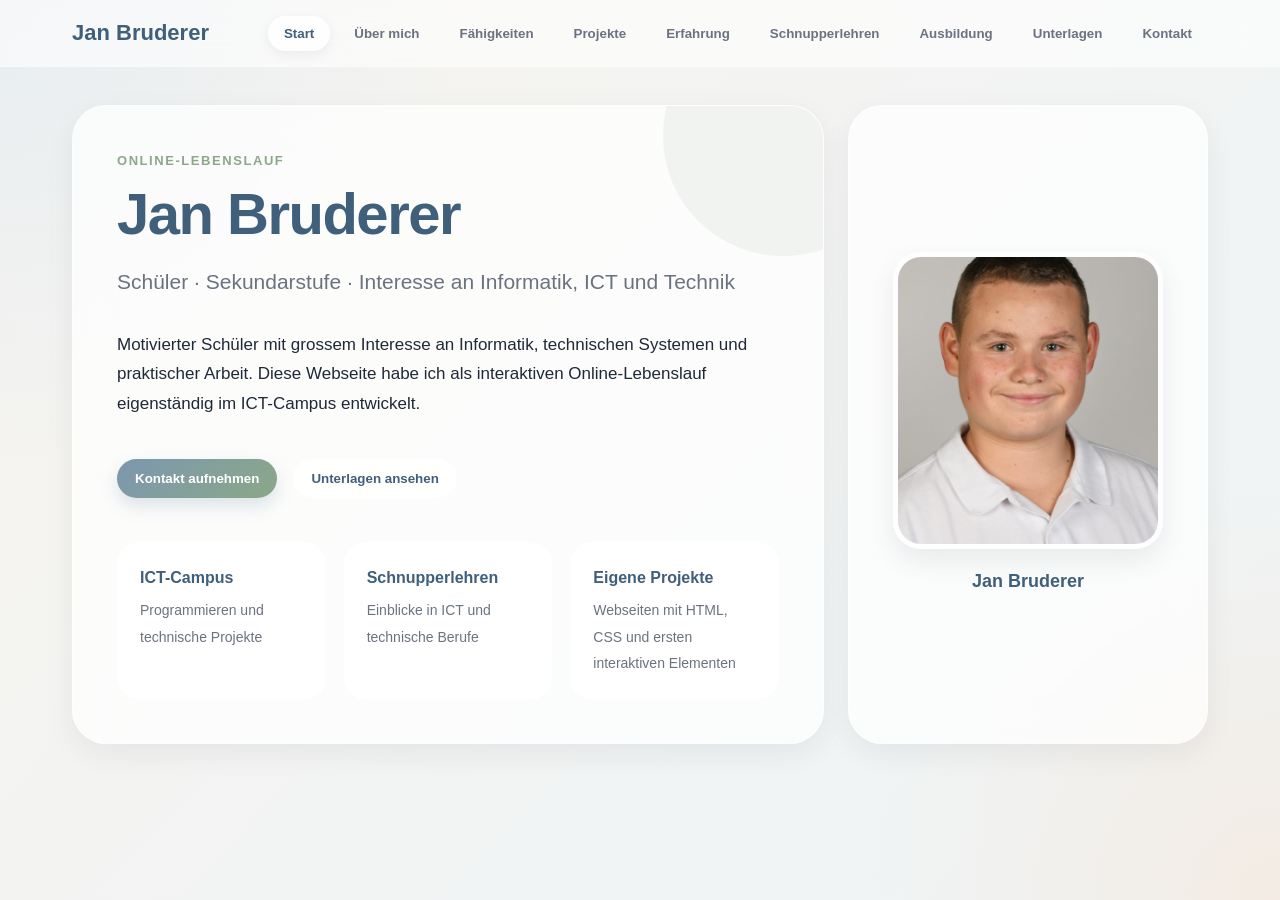
==== commit fa811c28: "Refactor index.html to remove duplicate content Removed duplicate HTML structure and script section." ====
--- a/index.html
+++ b/index.html
@@ -1,11 +1,3 @@
-<!DOCTYPE html>
-<html lang="de">
-<head>
-  <meta charset="UTF-8">
-  <meta name="viewport" content="width=device-width, initial-scale=1.0">
-  <title>Jan Bruderer – Online-Lebenslauf</title>
-
-  <link rel="icon" href="data:image/svg+xml,<svg xmlns='http://www.w3.org/2000/svg' viewBox='0 0 100 100'><text y='0.9em' font-size='90'></text></svg>">
 <!DOCTYPE html>
 <html lang="de">
 <head>
@@ -484,9 +476,7 @@
 
 </main>
 
-<footer>
-  © 2026 Jan Bruderer · Online-Lebenslauf
-</footer>
+
 
 <script>
   function showPage(pageId) {
@@ -515,481 +505,3 @@
 
 </body>
 </html>
-  <link rel="stylesheet" href="style.css">
-
-  <link rel="stylesheet" href="https://cdnjs.cloudflare.com/ajax/libs/font-awesome/6.5.1/css/all.min.css">
-</head>
-
-<body>
-
-<nav class="navbar">
-  <div class="nav-inner">
-    <div class="logo">Jan Bruderer</div>
-
-    <div class="nav-links">
-      <button class="active-btn" onclick="showPage('start')">Start</button>
-      <button onclick="showPage('ueber')">Über mich</button>
-      <button onclick="showPage('faehigkeiten')">Fähigkeiten</button>
-      <button onclick="showPage('erfahrung')">Erfahrung</button>
-      <button onclick="showPage('schnupper')">Schnupperlehren</button>
-      <button onclick="showPage('ausbildung')">Ausbildung</button>
-      <button onclick="showPage('unterlagen')">Unterlagen</button>
-      <button onclick="showPage('kontakt')">Kontakt</button>
-    </div>
-  </div>
-</nav>
-
-<main class="page">
-
-  <section id="start" class="site-page active">
-    <div class="start-layout">
-      <div class="start-text">
-        <p class="eyebrow">Online-Lebenslauf</p>
-        <h1>Jan Bruderer</h1>
-        <p class="subtitle">Schüler · Sekundarstufe · Interesse an Informatik, ICT und Technik</p>
-
-        <p class="hero-text">
-          Motivierter Schüler mit grossem Interesse an Informatik, technischen Systemen und praktischer Arbeit.
-          Diese Webseite habe ich als interaktiven Online-Lebenslauf eigenständig im ICT-Campus entwickelt.
-        </p>
-
-        <div class="hero-buttons">
-          <button onclick="showPage('kontakt')" class="primary-btn">Kontakt aufnehmen</button>
-          <button onclick="showPage('unterlagen')" class="secondary-btn">Unterlagen ansehen</button>
-        </div>
-
-        <div class="hero-highlights">
-          <div>
-            <strong>ICT-Campus</strong>
-            <span>Programmieren und technische Projekte</span>
-          </div>
-
-          <div>
-            <strong>Schnupperlehren</strong>
-            <span>Einblicke in ICT und technische Berufe</span>
-          </div>
-
-          <div>
-            <strong>Selbst entwickelt</strong>
-            <span>Online-Lebenslauf mit HTML, CSS und JavaScript</span>
-          </div>
-        </div>
-      </div>
-
-      <div class="photo-card">
-        <img src="profilbild.jpg" alt="Foto von Jan Bruderer">
-        <p>Jan Bruderer</p>
-      </div>
-    </div>
-  </section>
-
-  <section id="ueber" class="site-page">
-    <div class="section">
-      <h2><i class="fa-solid fa-user"></i> Über mich</h2>
-
-      <div class="about-grid">
-
-        <div class="about-card">
-          <h3><i class="fa-solid fa-laptop-code"></i> Informatik & Technik</h3>
-          <p>
-            Ich bin eine motivierte, offene und ehrgeizige Person, die sich gerne weiterentwickelt und neue Herausforderungen annimmt.
-            Besonders interessiere ich mich für Informatik und digitale Technologien. Mich fasziniert, wie Technik funktioniert und wie man
-            mit kreativen Ideen Probleme lösen oder neue Projekte entwickeln kann.
-          </p>
-          <p>
-            Durch meine Zeit beim ICT Campus konnte ich wertvolle Erfahrungen sammeln, spannende Einblicke in die Informatikwelt erhalten
-            und mein Interesse an Technologie noch weiter stärken.
-          </p>
-        </div>
-
-        <div class="about-card">
-          <h3><i class="fa-solid fa-code"></i> Digitale Lösungen</h3>
-          <p>
-            Ich interessiere mich besonders dafür, wie digitale Lösungen den Alltag verbessern können und wie man mit Technologie neue Ideen
-            umsetzen kann. Dabei arbeite ich gerne an Projekten, bei denen man kreativ denken und gleichzeitig strukturiert arbeiten muss.
-          </p>
-          <p>
-            Die Informatik entwickelt sich ständig weiter und genau das motiviert mich, neugierig zu bleiben und Neues zu entdecken.
-          </p>
-        </div>
-
-        <div class="about-card">
-          <h3><i class="fa-solid fa-earth-europe"></i> Persönliche Entwicklung</h3>
-          <p>
-            Neben der Informatik spielt auch persönliche Weiterentwicklung eine grosse Rolle in meinem Leben. Ein Sprachaufenthalt hat mir
-            dabei besonders geholfen. Dort konnte ich nicht nur meine Sprachkenntnisse verbessern, sondern auch selbstständiger werden,
-            neue Menschen kennenlernen und lernen, mich an neue Situationen anzupassen.
-          </p>
-        </div>
-
-        <div class="about-card">
-          <h3><i class="fa-solid fa-people-group"></i> Sport & Verantwortung</h3>
-          <p>
-            Durch Handball und Aikido habe ich gelernt, Verantwortung zu übernehmen, diszipliniert zu bleiben und nie zu schnell aufzugeben.
-            Vor allem als Handballtorwart sind Konzentration, Teamgeist und Ruhe in schwierigen Situationen sehr wichtig.
-          </p>
-        </div>
-
-        <div class="about-card wide-card">
-          <h3><i class="fa-solid fa-bullseye"></i> Motivation & Zukunft</h3>
-          <p>
-            Freunde beschreiben mich oft als zuverlässig, hilfsbereit und zielstrebig. Ich arbeite gerne mit anderen zusammen, kann aber auch
-            selbstständig Verantwortung übernehmen. Neue Projekte motivieren mich besonders, weil ich dabei kreativ sein und gleichzeitig Neues
-            lernen kann.
-          </p>
-          <p>
-            Für mich ist es wichtig, nie stehen zu bleiben und mich sowohl persönlich als auch fachlich ständig weiterzuentwickeln. Mit meiner
-            offenen Art, meiner Motivation und meinem Interesse an Informatik möchte ich auch in Zukunft neue Chancen nutzen und an spannenden
-            Projekten arbeiten.
-          </p>
-        </div>
-
-      </div>
-    </div>
-  </section>
-
-  <section id="faehigkeiten" class="site-page">
-    <div class="section">
-      <h2><i class="fa-solid fa-lightbulb"></i> Fähigkeiten</h2>
-
-      <div class="skills-grid">
-        <div class="skill-card"><strong>Informatik</strong><span>ICT-Campus, ECDL Zertifikat</span></div>
-        <div class="skill-card"><strong>HTML & CSS</strong><span>Grundlagen durch diese Webseite</span></div>
-        <div class="skill-card"><strong>JavaScript</strong><span>Erste Einblicke, aktuell am Lernen</span></div>
-        <div class="skill-card"><strong>Logisches Denken</strong><span>Programmieren, Schule und ICT-Campus</span></div>
-        <div class="skill-card"><strong>Teamfähigkeit</strong><span>Handball</span></div>
-        <div class="skill-card"><strong>Disziplin</strong><span>Aikido und Handball</span></div>
-        <div class="skill-card"><strong>Ausdauer</strong><span>ICT-Campus, Aikido, Handball und Schule</span></div>
-        <div class="skill-card"><strong>Belastbarkeit</strong><span>Schule, Sport und neue Herausforderungen</span></div>
-        <div class="skill-card"><strong>Konzentration</strong><span>Aikido und schulische Arbeit</span></div>
-        <div class="skill-card"><strong>Verantwortung</strong><span>Sprachaufenthalt England, Aikido Kindertraining</span></div>
-      </div>
-    </div>
-  </section>
-
-  <section id="erfahrung" class="site-page">
-    <div class="section">
-      <h2><i class="fa-solid fa-briefcase"></i> Praktische Erfahrung</h2>
-
-      <article class="experience-card">
-        <div class="experience-top">
-          <h3>Sprachaufenthalt England – Torquay</h3>
-          <span>Sommer 2025</span>
-        </div>
-
-        <p>
-          Im Sommer 2025 absolvierte ich einen dreiwöchigen Sprachaufenthalt in Torquay, England.
-          Während dieser Zeit konnte ich meine Englischkenntnisse deutlich verbessern und wertvolle internationale
-          Erfahrungen sammeln. Besonders bereichernd war der Austausch mit Menschen aus verschiedenen Ländern und Kulturen.
-          Da ich alleine unterwegs war, entwickelte ich zudem ein höheres Mass an Selbstständigkeit und Eigenverantwortung.
-        </p>
-
-        <div class="button-row">
-          <a href="https://www.esl.ch/de/lp/sprachaufenthalte?idesl=00eeb030a9d4a2b8f1e3522e31ab2298&msclkid=7831540d3b3c1270c00b3da6d71dca9e&utm_source=bing&utm_medium=cpc&utm_campaign=CHDE%20-%20BRA&utm_term=ESL&utm_content=ALL%20-%20Brand" target="_blank" rel="noopener noreferrer">ESL Sprachreisen</a>
-          <a href="https://www.kaplaninternational.com/language-schools/united-kingdom/torquay" target="_blank" rel="noopener noreferrer">Kaplan Torquay</a>
-          <a href="sprachaufenthalt.pdf" target="_blank" rel="noopener noreferrer">Zertifikat öffnen</a>
-        </div>
-      </article>
-
-      <article class="experience-card">
-        <div class="experience-top">
-          <h3>ICT-Campus – Informatik-Förderprogramm</h3>
-          <span>ab Mai 2025</span>
-        </div>
-
-        <p>
-          Am ICT Campus lerne ich verschiedene Programmierkonzepte kennen. Ich beschäftige mich selbstständig damit,
-          wie Programme und Algorithmen funktionieren, und verstehe dadurch technische Zusammenhänge immer besser.
-          Der ICT Campus ist ein spannender Lernort, an dem ich jeden zweiten Samstag vier Stunden lang an verschiedenen Projekten arbeite.
-        </p>
-
-        <div class="button-row">
-          <a href="https://www.ict-scouts.ch/de/campus/index.php" target="_blank" rel="noopener noreferrer">ICT Scouts Campus</a>
-          <a href="ict-campus.pdf" target="_blank" rel="noopener noreferrer">Zertifikat öffnen</a>
-        </div>
-      </article>
-
-      <article class="experience-card">
-        <div class="experience-top">
-          <h3>Aikido – Trainer beim Kindertraining</h3>
-          <span>2022 – heute</span>
-        </div>
-
-        <p>
-          Beim Kindertraining übernehme ich Verantwortung, unterstütze jüngere Teilnehmende
-          und lerne, geduldig, zuverlässig und klar zu kommunizieren.
-        </p>
-      </article>
-    </div>
-  </section>
-
-  <section id="schnupper" class="site-page">
-    <div class="section">
-      <h2><i class="fa-solid fa-screwdriver-wrench"></i> Schnupperlehren / Schnuppertage</h2>
-
-      <div class="job-grid">
-
-        <div class="job-card">
-          <h3>Gebäudeinformatiker EFZ</h3>
-          <ul>
-            <li><a href="https://lehmann.ch/" target="_blank" rel="noopener noreferrer">Lehmann Elektro AG</a> – 26. September 2025</li>
-
-            <li>
-              <a href="https://www.baumann-electro.ch/de/" target="_blank" rel="noopener noreferrer">Baumann Electro AG</a> – 9.–10. Oktober 2025
-              <div class="pdf-link-box">
-                <a href="bericht-baumann-gebaeudeinformatiker.pdf" target="_blank" rel="noopener noreferrer">Schnupperbericht ansehen</a>
-              </div>
-            </li>
-
-            <li>
-              <a href="https://www.bichler.ch/" target="_blank" rel="noopener noreferrer">Bichler + Partner AG</a> – 5. Februar 2026
-              <div class="pdf-link-box">
-                <a href="bericht-bichler-partner.pdf" target="_blank" rel="noopener noreferrer">Schnupperbericht ansehen</a>
-              </div>
-            </li>
-
-            <li><a href="https://www.ibg.ch/engineering" target="_blank" rel="noopener noreferrer">IBG Engineering AG</a> – 22. November 2025</li>
-
-            <li>
-              <a href="https://www.flughafen-zuerich.ch/de/unternehmen" target="_blank" rel="noopener noreferrer">Flughafen Zürich AG</a> – 21. April 2026
-              <div class="pdf-link-box">
-                <a href="bericht-flughafen-zuerich.pdf" target="_blank" rel="noopener noreferrer">Schnupperbericht ansehen</a>
-              </div>
-            </li>
-
-            <li>
-              <a href="https://www.techcom.ch/" target="_blank" rel="noopener noreferrer">TechCom electro AG</a> – 23.–24. April 2026
-              <div class="pdf-link-box">
-                <a href="bericht-techcom.pdf" target="_blank" rel="noopener noreferrer">Schnupperbericht ansehen</a>
-              </div>
-            </li>
-          </ul>
-        </div>
-
-        <div class="job-card">
-          <h3>Elektroinstallateur EFZ</h3>
-          <ul>
-            <li><a href="https://www.baumann-electro.ch/de/" target="_blank" rel="noopener noreferrer">Baumann Electro AG</a> – 7.–8. Oktober 2025</li>
-
-            <li>
-              <a href="https://www.etavis.ch/" target="_blank" rel="noopener noreferrer">ETAVIS</a> – 20. April 2026
-              <div class="pdf-link-box">
-                <a href="bericht-etavis.pdf" target="_blank" rel="noopener noreferrer">Schnupperbericht ansehen</a>
-              </div>
-            </li>
-          </ul>
-        </div>
-
-        <div class="job-card">
-          <h3>Multimediaelektroniker EFZ</h3>
-          <ul>
-            <li><a href="https://www.sak.ch/" target="_blank" rel="noopener noreferrer">St. Gallisch-Appenzellische Kraftwerke AG (SAK)</a> – 7. Januar 2026</li>
-          </ul>
-        </div>
-
-        <div class="job-card">
-          <h3>Elektroniker EFZ</h3>
-          <ul>
-            <li><a href="https://www.gesys.ch/" target="_blank" rel="noopener noreferrer">Grossenbacher Systeme AG</a> – 16. November 2025, ½ Tag</li>
-          </ul>
-        </div>
-
-        <div class="job-card">
-          <h3>Automatiker EFZ</h3>
-          <ul>
-            <li>
-              <a href="https://schmidautomation.com/" target="_blank" rel="noopener noreferrer">Schmid Automation AG</a> – 12. Februar 2026
-              <div class="pdf-link-box">
-                <a href="bericht-schmid-automation.pdf" target="_blank" rel="noopener noreferrer">Schnupperbericht ansehen</a>
-              </div>
-            </li>
-          </ul>
-        </div>
-
-        <div class="job-card">
-          <h3>ICT-Fachmann EFZ</h3>
-          <ul>
-            <li>
-              <a href="https://www.h-och.ch/" target="_blank" rel="noopener noreferrer">HOCH Health Ostschweiz</a> – 1. April 2026
-              <div class="pdf-link-box">
-                <a href="bericht-hoch-health.pdf" target="_blank" rel="noopener noreferrer">Schnupperbericht ansehen</a>
-              </div>
-            </li>
-
-            <li>
-              <a href="https://www.raiffeisen.ch/rch/de.html" target="_blank" rel="noopener noreferrer">Raiffeisen Schweiz</a> – 27. April 2026, Infoanlass
-              <div class="pdf-link-box">
-                <a href="bericht-raiffeisen-bestaetigung.pdf" target="_blank" rel="noopener noreferrer">Bestätigung ansehen</a>
-              </div>
-            </li>
-          </ul>
-        </div>
-
-        <div class="job-card wide-card">
-          <h3>Weiteres</h3>
-          <ul>
-            <li>
-              Infoabend Abacus – Informatiker EFZ Fachrichtung Plattformentwickler und Applikationsentwickler EFZ
-              sowie ICT-Fachmann EFZ – 12. März 2026
-            </li>
-          </ul>
-        </div>
-
-      </div>
-    </div>
-  </section>
-
-  <section id="ausbildung" class="site-page">
-    <div class="section">
-      <h2><i class="fa-solid fa-school"></i> Ausbildung & Sprachen</h2>
-
-      <div class="grid-2">
-        <div class="timeline-card">
-          <h3>Ausbildung</h3>
-          <div class="timeline-item"><strong>2024 – heute</strong><p>Sekundarstufe, Flade — Klosterschulhaus St. Gallen</p></div>
-          <div class="timeline-item"><strong>2018 – 2024</strong><p>Primarschule Feldli — St. Gallen</p></div>
-        </div>
-
-        <div class="timeline-card">
-          <h3>Sprachen</h3>
-          <div class="timeline-item"><strong>Deutsch</strong><p>Muttersprache</p></div>
-          <div class="timeline-item"><strong>Tschechisch</strong><p>Muttersprache</p></div>
-          <div class="timeline-item"><strong>Englisch</strong><p>Fortgeschritten</p></div>
-          <div class="timeline-item"><strong>Französisch</strong><p>Grundkenntnisse</p></div>
-        </div>
-      </div>
-
-      <h2 class="small-heading">Interessen</h2>
-      <div class="tags">
-        <span>Aikido</span>
-        <span>Handball (Torwart)</span>
-        <span>Informatik</span>
-        <span>ICT-Campus</span>
-      </div>
-    </div>
-  </section>
-
-  <section id="unterlagen" class="site-page">
-    <div class="section">
-      <h2><i class="fa-solid fa-folder-open"></i> Zertifikate & Bewerbungsunterlagen</h2>
-
-      <p class="section-text">
-        Hier befinden sich meine wichtigsten Unterlagen, Zertifikate und Nachweise.
-      </p>
-
-      <div class="documents-grid">
-
-        <div class="document-card">
-          <div class="document-icon"><i class="fa-solid fa-file-lines"></i></div>
-          <h3>Lebenslauf</h3>
-          <p>Vollständiger Lebenslauf als PDF-Version.</p>
-          <a href="lebenslauf.pdf" target="_blank" rel="noopener noreferrer">PDF öffnen</a>
-        </div>
-
-        <div class="document-card">
-          <div class="document-icon"><i class="fa-solid fa-graduation-cap"></i></div>
-          <h3>Zeugnisse</h3>
-          <p>Schulzeugnisse und schulische Leistungen.</p>
-          <a href="zeugnisse.pdf" target="_blank" rel="noopener noreferrer">PDF öffnen</a>
-        </div>
-
-        <div class="document-card">
-          <div class="document-icon"><i class="fa-solid fa-laptop-code"></i></div>
-          <h3>ICT-Campus Zertifikat</h3>
-          <p>Teilnahme am Informatik-Förderprogramm ICT-Campus.</p>
-          <a href="ict-campus.pdf" target="_blank" rel="noopener noreferrer">Zertifikat öffnen</a>
-        </div>
-
-        <div class="document-card">
-          <div class="document-icon"><i class="fa-solid fa-earth-europe"></i></div>
-          <h3>Sprachaufenthalt England</h3>
-          <p>Nachweis des Sprachaufenthalts in Torquay.</p>
-          <a href="sprachaufenthalt.pdf" target="_blank" rel="noopener noreferrer">Zertifikat öffnen</a>
-        </div>
-
-        <div class="document-card upcoming">
-          <div class="document-icon"><i class="fa-solid fa-computer"></i></div>
-          <h3>ECDL Zertifikat</h3>
-          <p>Kommt in Kürze.</p>
-        </div>
-
-        <div class="document-card upcoming">
-          <div class="document-icon"><i class="fa-solid fa-language"></i></div>
-          <h3>Cambridge First</h3>
-          <p>Englisch-Zertifikat – kommt in Kürze.</p>
-        </div>
-
-        <div class="document-card upcoming">
-          <div class="document-icon"><i class="fa-solid fa-chart-line"></i></div>
-          <h3>Stellwerk</h3>
-          <p>Stellwerk-Ergebnis – kommt bald.</p>
-        </div>
-
-      </div>
-    </div>
-  </section>
-
-  <section id="kontakt" class="site-page">
-    <div class="section">
-      <h2><i class="fa-solid fa-address-card"></i> Kontakt</h2>
-
-      <div class="grid-2">
-        <div class="info-card"><strong>E-Mail</strong><a href="mailto:Jan.bruderer11@gmail.com">Jan.bruderer11@gmail.com</a></div>
-        <div class="info-card"><strong>Telefon</strong><a href="tel:0774765792">077 476 57 92</a></div>
-        <div class="info-card"><strong>Adresse</strong>Paul-Brandt-Strasse 19<br>9000 St. Gallen</div>
-        <div class="info-card"><strong>Geburtsdatum</strong>12. September 2011</div>
-      </div>
-
-      <h2 class="small-heading">Referenzen</h2>
-
-      <div class="reference-grid">
-        <div class="reference-card">
-          <h3>Herr Michael Neidhart</h3>
-          <p>Klassenlehrperson<br>Flade, Klosterschulhaus</p>
-          <a href="mailto:michael.neidhart@flade.ch">michael.neidhart@flade.ch</a>
-          <a href="tel:0791984895">Tel. 079 198 48 95</a>
-        </div>
-
-        <div class="reference-card">
-          <h3>Herr Michael Cozzio</h3>
-          <p>Fachlehrperson<br>Flade, Klosterschulhaus</p>
-          <a href="mailto:michael.cozzio@flade.ch">michael.cozzio@flade.ch</a>
-          <a href="tel:0774317038">Tel. 077 431 70 38</a>
-        </div>
-      </div>
-    </div>
-  </section>
-
-</main>
-
-<footer>
-  © 2026 Jan Bruderer · Online-Lebenslauf
-</footer>
-
-<script>
-  function showPage(pageId) {
-    const pages = document.querySelectorAll(".site-page");
-    const buttons = document.querySelectorAll(".nav-links button");
-
-    pages.forEach(page => page.classList.remove("active"));
-    document.getElementById(pageId).classList.add("active");
-
-    buttons.forEach(button => button.classList.remove("active-btn"));
-
-    const clickedButton = Array.from(buttons).find(button =>
-      button.getAttribute("onclick").includes(pageId)
-    );
-
-    if (clickedButton) {
-      clickedButton.classList.add("active-btn");
-    }
-
-    window.scrollTo({
-      top: 0,
-      behavior: "smooth"
-    });
-  }
-</script>
-
-</body>
-</html>
--- a/style.css
+++ b/style.css
@@ -213,7 +213,8 @@
 .hero-buttons button,
 .button-row a,
 .document-card a,
-.pdf-link-box a {
+.pdf-link-box a,
+.project-button {
   border: none;
   border-radius: 999px;
   padding: 12px 18px;
@@ -228,7 +229,8 @@
 
 .primary-btn,
 .pdf-link-box a,
-.document-card a {
+.document-card a,
+.project-button {
   background: linear-gradient(135deg, #7c97af, #8ba888);
   color: white;
   box-shadow: 0 8px 18px rgba(91,124,153,0.20);
@@ -243,9 +245,11 @@
 .hero-buttons button:hover,
 .button-row a:hover,
 .document-card a:hover,
-.pdf-link-box a:hover {
+.pdf-link-box a:hover,
+.project-button:hover {
   transform: translateY(-2px);
   box-shadow: 0 10px 22px rgba(15,23,42,0.08);
+  text-decoration: none;
 }
 
 .hero-highlights,
@@ -264,7 +268,6 @@
   margin-top: 44px;
 }
 
-/* Schnupperlehren ohne grosse Leerflächen */
 .job-grid {
   columns: 2;
   column-gap: 18px;
@@ -283,7 +286,8 @@
 .job-card,
 .reference-card,
 .timeline-card,
-.document-card {
+.document-card,
+.project-card {
   background: rgba(255,255,255,0.62);
   border: 1px solid rgba(255,255,255,0.55);
   border-radius: 22px;
@@ -300,7 +304,8 @@
 .job-card:hover,
 .reference-card:hover,
 .timeline-card:hover,
-.document-card:hover {
+.document-card:hover,
+.project-card:hover {
   transform: translateY(-4px);
   box-shadow: 0 14px 26px rgba(15,23,42,0.06);
 }
@@ -321,10 +326,6 @@
   font-size: 14px;
 }
 
-.section {
-  margin-top: 4px;
-}
-
 .section h2 {
   margin-top: 0;
   margin-bottom: 28px;
@@ -340,7 +341,12 @@
   color: var(--accent);
 }
 
-.about-card h3 {
+.section-text {
+  color: var(--muted);
+}
+
+.about-card h3,
+.project-content h3 {
   margin: 0 0 14px;
   color: var(--primary-dark);
   display: flex;
@@ -415,7 +421,8 @@
   margin-top: 26px;
 }
 
-.document-icon {
+.document-icon,
+.project-icon {
   width: 58px;
   height: 58px;
   border-radius: 18px;
@@ -428,6 +435,39 @@
   margin-bottom: 18px;
 }
 
+.projects-grid {
+  display: grid;
+  grid-template-columns: 1fr;
+  gap: 20px;
+  margin-top: 26px;
+}
+
+.project-card {
+  display: grid;
+  grid-template-columns: 80px 1fr;
+  gap: 22px;
+}
+
+.project-icon {
+  margin-bottom: 0;
+}
+
+.project-tags {
+  display: flex;
+  flex-wrap: wrap;
+  gap: 10px;
+  margin: 18px 0;
+}
+
+.project-tags span {
+  background: rgba(255,255,255,0.72);
+  border-radius: 999px;
+  padding: 8px 13px;
+  font-weight: 700;
+  color: var(--primary-dark);
+  font-size: 14px;
+}
+
 .upcoming {
   opacity: 0.78;
   border-style: dashed;
@@ -458,15 +498,7 @@
   font-weight: 600;
 }
 
-/* MOBILE */
 @media (max-width: 900px) {
-  body {
-    background:
-      radial-gradient(circle at top left, #edf3f6 0%, transparent 36%),
-      radial-gradient(circle at bottom right, #f6eee6 0%, transparent 32%),
-      linear-gradient(135deg, #f8f5f0, #eef4f7);
-  }
-
   .page {
     padding: 18px 12px 42px;
   }
@@ -509,7 +541,6 @@
     font-size: 13px;
     padding: 8px 13px;
     background: rgba(255,255,255,0.55);
-    box-shadow: 0 3px 10px rgba(15,23,42,0.04);
   }
 
   .nav-links button.active-btn {
@@ -531,8 +562,9 @@
     columns: 1;
   }
 
-  .start-layout {
-    gap: 18px;
+  .project-card {
+    grid-template-columns: 1fr;
+    gap: 16px;
   }
 
   .start-text,
@@ -553,7 +585,6 @@
     border-radius: 20px;
     max-height: 245px;
     object-fit: cover;
-    border: 4px solid rgba(255,255,255,0.8);
   }
 
   h1 {
@@ -564,13 +595,11 @@
   .subtitle {
     font-size: 15.5px;
     margin-top: 16px;
-    line-height: 1.45;
   }
 
   .hero-text {
     font-size: 14.5px;
     margin-top: 22px;
-    line-height: 1.65;
   }
 
   .hero-buttons {
@@ -583,7 +612,8 @@
   .hero-buttons button,
   .button-row a,
   .document-card a,
-  .pdf-link-box a {
+  .pdf-link-box a,
+  .project-button {
     width: 100%;
     justify-content: center;
     font-size: 13.5px;
@@ -592,20 +622,6 @@
 
   .hero-highlights {
     margin-top: 30px;
-    gap: 12px;
-  }
-
-  .hero-highlights div,
-  .about-card,
-  .info-card,
-  .skill-card,
-  .experience-card,
-  .job-card,
-  .reference-card,
-  .timeline-card,
-  .document-card {
-    padding: 16px;
-    border-radius: 20px;
   }
 
   .section h2 {
@@ -618,7 +634,8 @@
   .document-card h3,
   .reference-card h3,
   .timeline-card h3,
-  .experience-top h3 {
+  .experience-top h3,
+  .project-content h3 {
     font-size: 17px;
   }
 
@@ -626,7 +643,8 @@
   .experience-card p,
   .job-card li,
   .timeline-item p,
-  .reference-card p {
+  .reference-card p,
+  .project-content p {
     font-size: 14.4px;
     line-height: 1.65;
   }
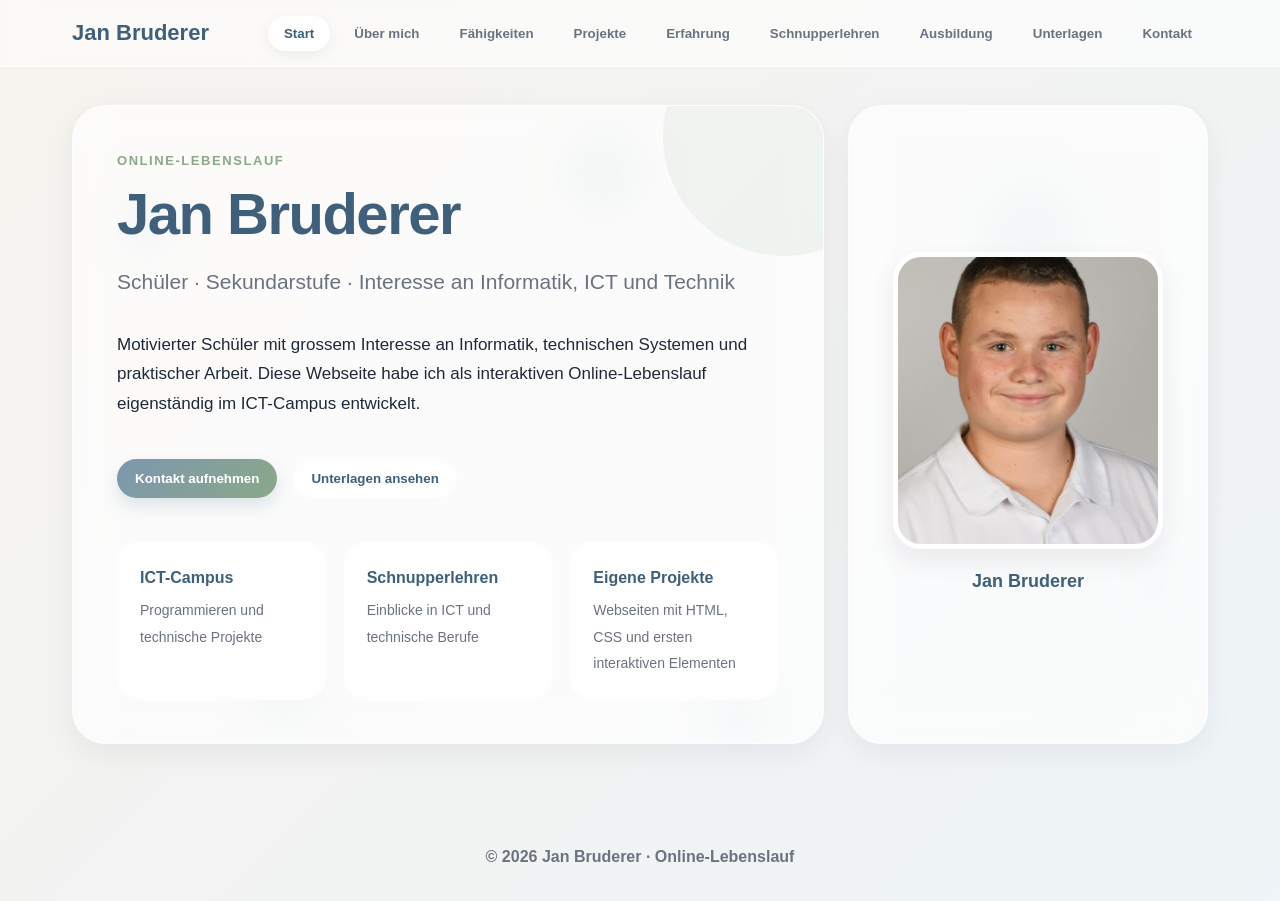
==== commit 64f352fe: "Update print statement from 'Hello' to 'Goodbye'" ====
--- a/index.html
+++ b/index.html
@@ -3,6 +3,10 @@
 <head>
   <meta charset="UTF-8">
   <meta name="viewport" content="width=device-width, initial-scale=1.0">
+  <meta name="description" content="Online-Lebenslauf von Jan Bruderer mit Informationen zu Ausbildung, Fähigkeiten, Projekten, Schnupperlehren und Bewerbungsunterlagen.">
+  <meta property="og:title" content="Jan Bruderer – Online-Lebenslauf">
+  <meta property="og:description" content="Online-Lebenslauf mit Projekten, Schnupperlehren und Bewerbungsunterlagen.">
+
   <title>Jan Bruderer – Online-Lebenslauf</title>
 
   <link rel="icon" href="data:image/svg+xml,<svg xmlns='http://www.w3.org/2000/svg' viewBox='0 0 100 100'><text y='0.9em' font-size='90'>💻</text></svg>">
@@ -11,6 +15,15 @@
 </head>
 
 <body>
+
+<div class="bubbles">
+  <span class="bubble"></span>
+  <span class="bubble"></span>
+  <span class="bubble"></span>
+  <span class="bubble"></span>
+  <span class="bubble"></span>
+  <span class="bubble"></span>
+</div>
 
 <nav class="navbar">
   <div class="nav-inner">
@@ -32,451 +45,371 @@
 
 <main class="page">
 
-<section id="start" class="site-page active">
-  <div class="start-layout">
-    <div class="start-text">
-      <p class="eyebrow">Online-Lebenslauf</p>
-      <h1>Jan Bruderer</h1>
-      <p class="subtitle">Schüler · Sekundarstufe · Interesse an Informatik, ICT und Technik</p>
-
-      <p class="hero-text">
-        Motivierter Schüler mit grossem Interesse an Informatik, technischen Systemen und praktischer Arbeit.
-        Diese Webseite habe ich als interaktiven Online-Lebenslauf eigenständig im ICT-Campus entwickelt.
-      </p>
-
-      <div class="hero-buttons">
-        <button onclick="showPage('kontakt')" class="primary-btn">Kontakt aufnehmen</button>
-        <button onclick="showPage('unterlagen')" class="secondary-btn">Unterlagen ansehen</button>
-      </div>
-
-      <div class="hero-highlights">
-        <div>
-          <strong>ICT-Campus</strong>
-          <span>Programmieren und technische Projekte</span>
-        </div>
-
-        <div>
-          <strong>Schnupperlehren</strong>
-          <span>Einblicke in ICT und technische Berufe</span>
-        </div>
-
-        <div>
-          <strong>Eigene Projekte</strong>
-          <span>Webseiten mit HTML, CSS und ersten interaktiven Elementen</span>
-        </div>
-      </div>
-    </div>
-
-    <div class="photo-card">
-      <img src="profilbild.jpg" alt="Foto von Jan Bruderer">
-      <p>Jan Bruderer</p>
-    </div>
-  </div>
-</section>
-
-<section id="ueber" class="site-page">
-  <div class="section">
-    <h2><i class="fa-solid fa-user"></i> Über mich</h2>
-
-    <div class="about-grid">
-      <div class="about-card">
-        <h3><i class="fa-solid fa-laptop-code"></i> Informatik & Technik</h3>
-        <p>
-          Ich bin eine motivierte, offene und ehrgeizige Person, die sich gerne weiterentwickelt und neue Herausforderungen annimmt.
-          Besonders interessiere ich mich für Informatik und digitale Technologien. Mich fasziniert, wie Technik funktioniert und wie man
-          mit kreativen Ideen Probleme lösen oder neue Projekte entwickeln kann.
+  <section id="start" class="site-page active">
+    <div class="start-layout">
+      <div class="start-text">
+        <p class="eyebrow">Online-Lebenslauf</p>
+        <h1>Jan Bruderer</h1>
+        <p class="subtitle">Schüler · Sekundarstufe · Interesse an Informatik, ICT und Technik</p>
+
+        <p class="hero-text">
+          Motivierter Schüler mit grossem Interesse an Informatik, technischen Systemen und praktischer Arbeit.
+          Diese Webseite habe ich als interaktiven Online-Lebenslauf eigenständig im ICT-Campus entwickelt.
         </p>
-        <p>
-          Durch meine Zeit beim ICT Campus konnte ich wertvolle Erfahrungen sammeln, spannende Einblicke in die Informatikwelt erhalten
-          und mein Interesse an Technologie noch weiter stärken.
-        </p>
-      </div>
-
-      <div class="about-card">
-        <h3><i class="fa-solid fa-code"></i> Digitale Lösungen</h3>
-        <p>
-          Ich interessiere mich besonders dafür, wie digitale Lösungen den Alltag verbessern können und wie man mit Technologie neue Ideen
-          umsetzen kann. Dabei arbeite ich gerne an Projekten, bei denen man kreativ denken und gleichzeitig strukturiert arbeiten muss.
-        </p>
-        <p>
-          Die Informatik entwickelt sich ständig weiter und genau das motiviert mich, neugierig zu bleiben und Neues zu entdecken.
-        </p>
-      </div>
-
-      <div class="about-card">
-        <h3><i class="fa-solid fa-earth-europe"></i> Persönliche Entwicklung</h3>
-        <p>
-          Neben der Informatik spielt auch persönliche Weiterentwicklung eine grosse Rolle in meinem Leben. Ein Sprachaufenthalt hat mir
-          dabei besonders geholfen. Dort konnte ich nicht nur meine Sprachkenntnisse verbessern, sondern auch selbstständiger werden,
-          neue Menschen kennenlernen und lernen, mich an neue Situationen anzupassen.
-        </p>
-      </div>
-
-      <div class="about-card">
-        <h3><i class="fa-solid fa-people-group"></i> Sport & Verantwortung</h3>
-        <p>
-          Durch Handball und Aikido habe ich gelernt, Verantwortung zu übernehmen, diszipliniert zu bleiben und nie zu schnell aufzugeben.
-          Vor allem als Handballtorwart sind Konzentration, Teamgeist und Ruhe in schwierigen Situationen sehr wichtig.
-        </p>
-      </div>
-
-      <div class="about-card wide-card">
-        <h3><i class="fa-solid fa-bullseye"></i> Motivation & Zukunft</h3>
-        <p>
-          Freunde beschreiben mich oft als zuverlässig, hilfsbereit und zielstrebig. Ich arbeite gerne mit anderen zusammen, kann aber auch
-          selbstständig Verantwortung übernehmen. Neue Projekte motivieren mich besonders, weil ich dabei kreativ sein und gleichzeitig Neues
-          lernen kann.
-        </p>
-        <p>
-          Für mich ist es wichtig, nie stehen zu bleiben und mich sowohl persönlich als auch fachlich ständig weiterzuentwickeln. Mit meiner
-          offenen Art, meiner Motivation und meinem Interesse an Informatik möchte ich auch in Zukunft neue Chancen nutzen und an spannenden
-          Projekten arbeiten.
-        </p>
-      </div>
-    </div>
-  </div>
-</section>
-
-<section id="faehigkeiten" class="site-page">
-  <div class="section">
-    <h2><i class="fa-solid fa-lightbulb"></i> Fähigkeiten</h2>
-
-    <div class="skills-grid">
-      <div class="skill-card"><strong>Informatik</strong><span>ICT-Campus, ECDL Zertifikat</span></div>
-      <div class="skill-card"><strong>HTML & CSS</strong><span>Grundlagen durch eigene Webseiten</span></div>
-      <div class="skill-card"><strong>JavaScript</strong><span>Erste Einblicke, aktuell am Lernen</span></div>
-      <div class="skill-card"><strong>Logisches Denken</strong><span>Programmieren, Schule und ICT-Campus</span></div>
-      <div class="skill-card"><strong>Teamfähigkeit</strong><span>Handball</span></div>
-      <div class="skill-card"><strong>Disziplin</strong><span>Aikido und Handball</span></div>
-      <div class="skill-card"><strong>Ausdauer</strong><span>ICT-Campus, Aikido, Handball und Schule</span></div>
-      <div class="skill-card"><strong>Belastbarkeit</strong><span>Schule, Sport und neue Herausforderungen</span></div>
-      <div class="skill-card"><strong>Konzentration</strong><span>Aikido und schulische Arbeit</span></div>
-      <div class="skill-card"><strong>Verantwortung</strong><span>Sprachaufenthalt England, Aikido Kindertraining</span></div>
-    </div>
-  </div>
-</section>
-
-<section id="projekte" class="site-page">
-  <div class="section">
-    <h2><i class="fa-solid fa-diagram-project"></i> Projekte</h2>
-
-    <p class="section-text">
-      Hier zeige ich eigene Webseiten, die ich selbstständig geplant, gestaltet und umgesetzt habe.
-    </p>
-
-    <div class="projects-grid">
-      <article class="project-card">
-        <div class="project-icon">
-          <i class="fa-solid fa-gamepad"></i>
-        </div>
-
-        <div class="project-content">
-          <h3>Interaktive Spiele-Webseite</h3>
-          <p>
-            Entwicklung einer eigenen Webseite mit verschiedenen kleinen Spielen und interaktiven Elementen.
-            Dieses Projekt hat mir geholfen, den Aufbau von Webseiten besser zu verstehen und praktische
-            Erfahrungen mit Struktur, Design und Benutzerführung zu sammeln.
-          </p>
-
-          <div class="project-tags">
-            <span>HTML</span>
-            <span>CSS</span>
-            <span>erste JavaScript Einblicke</span>
+
+        <div class="hero-buttons">
+          <button onclick="showPage('kontakt')" class="primary-btn">Kontakt aufnehmen</button>
+          <button onclick="showPage('unterlagen')" class="secondary-btn">Unterlagen ansehen</button>
+        </div>
+
+        <div class="hero-highlights">
+          <div>
+            <strong>ICT-Campus</strong>
+            <span>Programmieren und technische Projekte</span>
           </div>
-
-          <a class="project-button" href="https://janbruderer.github.io/Game-Portal/" target="_blank" rel="noopener noreferrer">
-            Projekt ansehen
-          </a>
+          <div>
+            <strong>Schnupperlehren</strong>
+            <span>Einblicke in ICT und technische Berufe</span>
+          </div>
+          <div>
+            <strong>Eigene Projekte</strong>
+            <span>Webseiten mit HTML, CSS und ersten interaktiven Elementen</span>
+          </div>
+        </div>
+      </div>
+
+      <div class="photo-card">
+        <img src="profilbild.jpg" alt="Foto von Jan Bruderer">
+        <p>Jan Bruderer</p>
+      </div>
+    </div>
+  </section>
+
+  <section id="ueber" class="site-page">
+    <div class="section">
+      <h2><i class="fa-solid fa-user"></i> Über mich</h2>
+
+      <div class="about-grid">
+        <div class="about-card">
+          <h3><i class="fa-solid fa-laptop-code"></i> Informatik & Technik</h3>
+          <p>Ich bin eine motivierte, offene und ehrgeizige Person, die sich gerne weiterentwickelt und neue Herausforderungen annimmt. Besonders interessiere ich mich für Informatik und digitale Technologien.</p>
+          <p>Durch meine Zeit beim ICT Campus konnte ich wertvolle Erfahrungen sammeln, spannende Einblicke in die Informatikwelt erhalten und mein Interesse an Technologie noch weiter stärken.</p>
+        </div>
+
+        <div class="about-card">
+          <h3><i class="fa-solid fa-code"></i> Digitale Lösungen</h3>
+          <p>Ich interessiere mich besonders dafür, wie digitale Lösungen den Alltag verbessern können und wie man mit Technologie neue Ideen umsetzen kann.</p>
+          <p>Die Informatik entwickelt sich ständig weiter und genau das motiviert mich, neugierig zu bleiben und Neues zu entdecken.</p>
+        </div>
+
+        <div class="about-card">
+          <h3><i class="fa-solid fa-earth-europe"></i> Persönliche Entwicklung</h3>
+          <p>Neben der Informatik spielt auch persönliche Weiterentwicklung eine grosse Rolle in meinem Leben. Ein Sprachaufenthalt hat mir geholfen, selbstständiger zu werden, neue Menschen kennenzulernen und mich an neue Situationen anzupassen.</p>
+        </div>
+
+        <div class="about-card">
+          <h3><i class="fa-solid fa-people-group"></i> Sport & Verantwortung</h3>
+          <p>Durch Handball und Aikido habe ich gelernt, Verantwortung zu übernehmen, diszipliniert zu bleiben und nie zu schnell aufzugeben. Vor allem als Handballtorwart sind Konzentration, Teamgeist und Ruhe sehr wichtig.</p>
+        </div>
+
+        <div class="about-card wide-card">
+          <h3><i class="fa-solid fa-bullseye"></i> Motivation & Zukunft</h3>
+          <p>Freunde beschreiben mich oft als zuverlässig, hilfsbereit und zielstrebig. Neue Projekte motivieren mich besonders, weil ich dabei kreativ sein und gleichzeitig Neues lernen kann.</p>
+          <p>Für mich ist es wichtig, nie stehen zu bleiben und mich sowohl persönlich als auch fachlich ständig weiterzuentwickeln.</p>
+        </div>
+      </div>
+    </div>
+  </section>
+
+  <section id="faehigkeiten" class="site-page">
+    <div class="section">
+      <h2><i class="fa-solid fa-lightbulb"></i> Fähigkeiten</h2>
+
+      <div class="skills-grid">
+        <div class="skill-card"><strong>Informatik</strong><span>ICT-Campus, ECDL Zertifikat</span></div>
+        <div class="skill-card"><strong>HTML & CSS</strong><span>Grundlagen durch eigene Webseiten</span></div>
+        <div class="skill-card"><strong>JavaScript</strong><span>Erste Einblicke, aktuell am Lernen</span></div>
+        <div class="skill-card"><strong>Logisches Denken</strong><span>Programmieren, Schule und ICT-Campus</span></div>
+        <div class="skill-card"><strong>Teamfähigkeit</strong><span>Handball</span></div>
+        <div class="skill-card"><strong>Disziplin</strong><span>Aikido und Handball</span></div>
+        <div class="skill-card"><strong>Ausdauer</strong><span>ICT-Campus, Aikido, Handball und Schule</span></div>
+        <div class="skill-card"><strong>Belastbarkeit</strong><span>Schule, Sport und neue Herausforderungen</span></div>
+        <div class="skill-card"><strong>Konzentration</strong><span>Aikido und schulische Arbeit</span></div>
+        <div class="skill-card"><strong>Verantwortung</strong><span>Sprachaufenthalt England, Aikido Kindertraining</span></div>
+      </div>
+    </div>
+  </section>
+
+  <section id="projekte" class="site-page">
+    <div class="section">
+      <h2><i class="fa-solid fa-diagram-project"></i> Projekte</h2>
+      <p class="section-text">Hier zeige ich eigene Webseiten, die ich selbstständig geplant, gestaltet und umgesetzt habe.</p>
+
+      <div class="projects-grid">
+        <article class="project-card">
+          <div class="project-icon"><i class="fa-solid fa-gamepad"></i></div>
+          <div class="project-content">
+            <h3>Interaktive Spiele-Webseite</h3>
+            <p>Eigene Webseite mit verschiedenen kleinen Spielen. Dabei konnte ich den Aufbau von Webseiten, die Gestaltung mit CSS und erste interaktive Elemente praktisch ausprobieren.</p>
+            <div class="project-tags">
+              <span>HTML</span>
+              <span>CSS</span>
+              <span>erste JavaScript Einblicke</span>
+            </div>
+            <a class="project-button" href="https://janbruderer.github.io/Game-Portal/" target="_blank" rel="noopener noreferrer">Projekt ansehen</a>
+          </div>
+        </article>
+
+        <article class="project-card">
+          <div class="project-icon"><i class="fa-solid fa-microphone-lines"></i></div>
+          <div class="project-content">
+            <h3>Webseite für meine Schwester als Hochzeitssängerin</h3>
+            <p>Moderne Webseite für meine Schwester zur Präsentation ihrer Tätigkeit als Hochzeitssängerin. Im Fokus standen ein persönlicher Eindruck, klare Informationen und ein ruhiges, professionelles Design.</p>
+            <div class="project-tags">
+              <span>HTML</span>
+              <span>CSS</span>
+              <span>Design</span>
+              <span>echtes Praxisprojekt</span>
+            </div>
+            <a class="project-button" href="https://janbruderer.github.io/Kristina--Weddingsinger/" target="_blank" rel="noopener noreferrer">Projekt ansehen</a>
+          </div>
+        </article>
+      </div>
+    </div>
+  </section>
+
+  <section id="erfahrung" class="site-page">
+    <div class="section">
+      <h2><i class="fa-solid fa-briefcase"></i> Praktische Erfahrung</h2>
+
+      <article class="experience-card">
+        <div class="experience-top">
+          <h3>Sprachaufenthalt England – Torquay</h3>
+          <span>Sommer 2025</span>
+        </div>
+        <p>Im Sommer 2025 absolvierte ich einen dreiwöchigen Sprachaufenthalt in Torquay, England. Während dieser Zeit konnte ich meine Englischkenntnisse verbessern, internationale Erfahrungen sammeln und selbstständiger werden.</p>
+        <div class="button-row">
+          <a href="https://www.esl.ch/de/lp/sprachaufenthalte?idesl=00eeb030a9d4a2b8f1e3522e31ab2298&msclkid=7831540d3b3c1270c00b3da6d71dca9e&utm_source=bing&utm_medium=cpc&utm_campaign=CHDE%20-%20BRA&utm_term=ESL&utm_content=ALL%20-%20Brand" target="_blank" rel="noopener noreferrer">ESL Sprachreisen</a>
+          <a href="https://www.kaplaninternational.com/language-schools/united-kingdom/torquay" target="_blank" rel="noopener noreferrer">Kaplan Torquay</a>
+          <a href="sprachaufenthalt.pdf" target="_blank" rel="noopener noreferrer">Zertifikat öffnen</a>
         </div>
       </article>
 
-      <article class="project-card">
-        <div class="project-icon">
-          <i class="fa-solid fa-microphone-lines"></i>
-        </div>
-
-        <div class="project-content">
-          <h3>Webseite für meine Schwester als Hochzeitssängerin</h3>
-          <p>
-            Gestaltung und Umsetzung einer modernen Webseite für meine Schwester, um ihre Tätigkeit als Sängerin
-            für Hochzeiten und besondere Anlässe professionell zu präsentieren. Dabei standen ein ruhiges Design,
-            klare Informationen, eine einfache Bedienung und ein persönlicher Eindruck im Vordergrund.
-          </p>
-
-          <div class="project-tags">
-            <span>HTML</span>
-            <span>CSS</span>
-            <span>Design</span>
-            <span>echtes Praxisprojekt</span>
-          </div>
-
-          <a class="project-button" href="https://janbruderer.github.io/Kristina--Weddingsinger/" target="_blank" rel="noopener noreferrer">
-            Projekt ansehen
-          </a>
+      <article class="experience-card">
+        <div class="experience-top">
+          <h3>ICT-Campus – Informatik-Förderprogramm</h3>
+          <span>ab Mai 2025</span>
+        </div>
+        <p>Am ICT Campus lerne ich verschiedene Programmierkonzepte kennen. Ich beschäftige mich selbstständig damit, wie Programme und Algorithmen funktionieren, und arbeite jeden zweiten Samstag an verschiedenen Projekten.</p>
+        <div class="button-row">
+          <a href="https://www.ict-scouts.ch/de/campus/index.php" target="_blank" rel="noopener noreferrer">ICT Scouts Campus</a>
+          <a href="ict-campus.pdf" target="_blank" rel="noopener noreferrer">Zertifikat öffnen</a>
         </div>
       </article>
-    </div>
-  </div>
-</section>
-
-<section id="erfahrung" class="site-page">
-  <div class="section">
-    <h2><i class="fa-solid fa-briefcase"></i> Praktische Erfahrung</h2>
-
-    <article class="experience-card">
-      <div class="experience-top">
-        <h3>Sprachaufenthalt England – Torquay</h3>
-        <span>Sommer 2025</span>
-      </div>
-
-      <p>
-        Im Sommer 2025 absolvierte ich einen dreiwöchigen Sprachaufenthalt in Torquay, England.
-        Während dieser Zeit konnte ich meine Englischkenntnisse deutlich verbessern und wertvolle internationale
-        Erfahrungen sammeln. Besonders bereichernd war der Austausch mit Menschen aus verschiedenen Ländern und Kulturen.
-        Da ich alleine unterwegs war, entwickelte ich zudem ein höheres Mass an Selbstständigkeit und Eigenverantwortung.
-      </p>
-
-      <div class="button-row">
-        <a href="https://www.esl.ch/de/lp/sprachaufenthalte?idesl=00eeb030a9d4a2b8f1e3522e31ab2298&msclkid=7831540d3b3c1270c00b3da6d71dca9e&utm_source=bing&utm_medium=cpc&utm_campaign=CHDE%20-%20BRA&utm_term=ESL&utm_content=ALL%20-%20Brand" target="_blank" rel="noopener noreferrer">ESL Sprachreisen</a>
-        <a href="https://www.kaplaninternational.com/language-schools/united-kingdom/torquay" target="_blank" rel="noopener noreferrer">Kaplan Torquay</a>
-        <a href="sprachaufenthalt.pdf" target="_blank" rel="noopener noreferrer">Zertifikat öffnen</a>
-      </div>
-    </article>
-
-    <article class="experience-card">
-      <div class="experience-top">
-        <h3>ICT-Campus – Informatik-Förderprogramm</h3>
-        <span>ab Mai 2025</span>
-      </div>
-
-      <p>
-        Am ICT Campus lerne ich verschiedene Programmierkonzepte kennen. Ich beschäftige mich selbstständig damit,
-        wie Programme und Algorithmen funktionieren, und verstehe dadurch technische Zusammenhänge immer besser.
-        Der ICT Campus ist ein spannender Lernort, an dem ich jeden zweiten Samstag vier Stunden lang an verschiedenen Projekten arbeite.
-      </p>
-
-      <div class="button-row">
-        <a href="https://www.ict-scouts.ch/de/campus/index.php" target="_blank" rel="noopener noreferrer">ICT Scouts Campus</a>
-        <a href="ict-campus.pdf" target="_blank" rel="noopener noreferrer">Zertifikat öffnen</a>
-      </div>
-    </article>
-
-    <article class="experience-card">
-      <div class="experience-top">
-        <h3>Aikido – Trainer beim Kindertraining</h3>
-        <span>2022 – heute</span>
-      </div>
-
-      <p>
-        Beim Kindertraining übernehme ich Verantwortung, unterstütze jüngere Teilnehmende
-        und lerne, geduldig, zuverlässig und klar zu kommunizieren.
-      </p>
-    </article>
-  </div>
-</section>
-
-<section id="schnupper" class="site-page">
-  <div class="section">
-    <h2><i class="fa-solid fa-screwdriver-wrench"></i> Schnupperlehren / Schnuppertage</h2>
-
-    <div class="job-grid">
-      <div class="job-card">
-        <h3>Gebäudeinformatiker EFZ</h3>
-        <ul>
-          <li><a href="https://lehmann.ch/" target="_blank" rel="noopener noreferrer">Lehmann Elektro AG</a> – 26. September 2025</li>
-          <li><a href="https://www.baumann-electro.ch/de/" target="_blank" rel="noopener noreferrer">Baumann Electro AG</a> – 9.–10. Oktober 2025
-            <div class="pdf-link-box"><a href="bericht-baumann-gebaeudeinformatiker.pdf" target="_blank" rel="noopener noreferrer">Schnupperbericht ansehen</a></div>
-          </li>
-          <li><a href="https://www.bichler.ch/" target="_blank" rel="noopener noreferrer">Bichler + Partner AG</a> – 5. Februar 2026
-            <div class="pdf-link-box"><a href="bericht-bichler-partner.pdf" target="_blank" rel="noopener noreferrer">Schnupperbericht ansehen</a></div>
-          </li>
-          <li><a href="https://www.ibg.ch/engineering" target="_blank" rel="noopener noreferrer">IBG Engineering AG</a> – 22. November 2025</li>
-          <li><a href="https://www.flughafen-zuerich.ch/de/unternehmen" target="_blank" rel="noopener noreferrer">Flughafen Zürich AG</a> – 21. April 2026
-            <div class="pdf-link-box"><a href="bericht-flughafen-zuerich.pdf" target="_blank" rel="noopener noreferrer">Schnupperbericht ansehen</a></div>
-          </li>
-          <li><a href="https://www.techcom.ch/" target="_blank" rel="noopener noreferrer">TechCom electro AG</a> – 23.–24. April 2026
-            <div class="pdf-link-box"><a href="bericht-techcom.pdf" target="_blank" rel="noopener noreferrer">Schnupperbericht ansehen</a></div>
-          </li>
-        </ul>
-      </div>
-
-      <div class="job-card">
-        <h3>Elektroinstallateur EFZ</h3>
-        <ul>
-          <li><a href="https://www.baumann-electro.ch/de/" target="_blank" rel="noopener noreferrer">Baumann Electro AG</a> – 7.–8. Oktober 2025</li>
-          <li><a href="https://www.etavis.ch/" target="_blank" rel="noopener noreferrer">ETAVIS</a> – 20. April 2026
-            <div class="pdf-link-box"><a href="bericht-etavis.pdf" target="_blank" rel="noopener noreferrer">Schnupperbericht ansehen</a></div>
-          </li>
-        </ul>
-      </div>
-
-      <div class="job-card">
-        <h3>Multimediaelektroniker EFZ</h3>
-        <ul>
-          <li><a href="https://www.sak.ch/" target="_blank" rel="noopener noreferrer">St. Gallisch-Appenzellische Kraftwerke AG (SAK)</a> – 7. Januar 2026</li>
-        </ul>
-      </div>
-
-      <div class="job-card">
-        <h3>Elektroniker EFZ</h3>
-        <ul>
-          <li><a href="https://www.gesys.ch/" target="_blank" rel="noopener noreferrer">Grossenbacher Systeme AG</a> – 16. November 2025, ½ Tag</li>
-        </ul>
-      </div>
-
-      <div class="job-card">
-        <h3>Automatiker EFZ</h3>
-        <ul>
-          <li><a href="https://schmidautomation.com/" target="_blank" rel="noopener noreferrer">Schmid Automation AG</a> – 12. Februar 2026
-            <div class="pdf-link-box"><a href="bericht-schmid-automation.pdf" target="_blank" rel="noopener noreferrer">Schnupperbericht ansehen</a></div>
-          </li>
-        </ul>
-      </div>
-
-      <div class="job-card">
-        <h3>ICT-Fachmann EFZ</h3>
-        <ul>
-          <li><a href="https://www.h-och.ch/" target="_blank" rel="noopener noreferrer">HOCH Health Ostschweiz</a> – 1. April 2026
-            <div class="pdf-link-box"><a href="bericht-hoch-health.pdf" target="_blank" rel="noopener noreferrer">Schnupperbericht ansehen</a></div>
-          </li>
-          <li><a href="https://www.raiffeisen.ch/rch/de.html" target="_blank" rel="noopener noreferrer">Raiffeisen Schweiz</a> – 27. April 2026, Infoanlass
-            <div class="pdf-link-box"><a href="bericht-raiffeisen-bestaetigung.pdf" target="_blank" rel="noopener noreferrer">Bestätigung ansehen</a></div>
-          </li>
-        </ul>
-      </div>
-
-      <div class="job-card wide-card">
-        <h3>Weiteres</h3>
-        <ul>
-          <li>Infoabend Abacus – Informatiker EFZ Fachrichtung Plattformentwickler und Applikationsentwickler EFZ sowie ICT-Fachmann EFZ – 12. März 2026</li>
-        </ul>
-      </div>
-    </div>
-  </div>
-</section>
-
-<section id="ausbildung" class="site-page">
-  <div class="section">
-    <h2><i class="fa-solid fa-school"></i> Ausbildung & Sprachen</h2>
-
-    <div class="grid-2">
-      <div class="timeline-card">
-        <h3>Ausbildung</h3>
-        <div class="timeline-item"><strong>2024 – heute</strong><p>Sekundarstufe, Flade — Klosterschulhaus St. Gallen</p></div>
-        <div class="timeline-item"><strong>2018 – 2024</strong><p>Primarschule Feldli — St. Gallen</p></div>
-      </div>
-
-      <div class="timeline-card">
-        <h3>Sprachen</h3>
-        <div class="timeline-item"><strong>Deutsch</strong><p>Muttersprache</p></div>
-        <div class="timeline-item"><strong>Tschechisch</strong><p>Muttersprache</p></div>
-        <div class="timeline-item"><strong>Englisch</strong><p>Fortgeschritten</p></div>
-        <div class="timeline-item"><strong>Französisch</strong><p>Grundkenntnisse</p></div>
-      </div>
-    </div>
-
-    <h2 class="small-heading">Interessen</h2>
-    <div class="tags">
-      <span>Aikido</span>
-      <span>Handball (Torwart)</span>
-      <span>Informatik</span>
-      <span>ICT-Campus</span>
-    </div>
-  </div>
-</section>
-
-<section id="unterlagen" class="site-page">
-  <div class="section">
-    <h2><i class="fa-solid fa-folder-open"></i> Zertifikate & Bewerbungsunterlagen</h2>
-
-    <p class="section-text">
-      Hier befinden sich meine wichtigsten Unterlagen, Zertifikate und Nachweise.
-    </p>
-
-    <div class="documents-grid">
-      <div class="document-card">
-        <div class="document-icon"><i class="fa-solid fa-file-lines"></i></div>
-        <h3>Lebenslauf</h3>
-        <p>Vollständiger Lebenslauf als PDF-Version.</p>
-        <a href="lebenslauf.pdf" target="_blank" rel="noopener noreferrer">PDF öffnen</a>
-      </div>
-
-      <div class="document-card">
-        <div class="document-icon"><i class="fa-solid fa-graduation-cap"></i></div>
-        <h3>Zeugnisse</h3>
-        <p>Schulzeugnisse und schulische Leistungen.</p>
-        <a href="zeugnisse.pdf" target="_blank" rel="noopener noreferrer">PDF öffnen</a>
-      </div>
-
-      <div class="document-card">
-        <div class="document-icon"><i class="fa-solid fa-laptop-code"></i></div>
-        <h3>ICT-Campus Zertifikat</h3>
-        <p>Teilnahme am Informatik-Förderprogramm ICT-Campus.</p>
-        <a href="ict-campus.pdf" target="_blank" rel="noopener noreferrer">Zertifikat öffnen</a>
-      </div>
-
-      <div class="document-card">
-        <div class="document-icon"><i class="fa-solid fa-earth-europe"></i></div>
-        <h3>Sprachaufenthalt England</h3>
-        <p>Nachweis des Sprachaufenthalts in Torquay.</p>
-        <a href="sprachaufenthalt.pdf" target="_blank" rel="noopener noreferrer">Zertifikat öffnen</a>
-      </div>
-
-      <div class="document-card upcoming">
-        <div class="document-icon"><i class="fa-solid fa-computer"></i></div>
-        <h3>ECDL Zertifikat</h3>
-        <p>Kommt in Kürze.</p>
-      </div>
-
-      <div class="document-card upcoming">
-        <div class="document-icon"><i class="fa-solid fa-language"></i></div>
-        <h3>Cambridge First</h3>
-        <p>Englisch-Zertifikat – kommt in Kürze.</p>
-      </div>
-
-      <div class="document-card upcoming">
-        <div class="document-icon"><i class="fa-solid fa-chart-line"></i></div>
-        <h3>Stellwerk</h3>
-        <p>Stellwerk-Ergebnis – kommt bald.</p>
-      </div>
-    </div>
-  </div>
-</section>
-
-<section id="kontakt" class="site-page">
-  <div class="section">
-    <h2><i class="fa-solid fa-address-card"></i> Kontakt</h2>
-
-    <div class="grid-2">
-      <div class="info-card"><strong>E-Mail</strong><a href="mailto:Jan.bruderer11@gmail.com">Jan.bruderer11@gmail.com</a></div>
-      <div class="info-card"><strong>Telefon</strong><a href="tel:0774765792">077 476 57 92</a></div>
-      <div class="info-card"><strong>Adresse</strong>Paul-Brandt-Strasse 19<br>9000 St. Gallen</div>
-      <div class="info-card"><strong>Geburtsdatum</strong>12. September 2011</div>
-    </div>
-
-    <h2 class="small-heading">Referenzen</h2>
-
-    <div class="reference-grid">
-      <div class="reference-card">
-        <h3>Herr Michael Neidhart</h3>
-        <p>Klassenlehrperson<br>Flade, Klosterschulhaus</p>
-        <a href="mailto:michael.neidhart@flade.ch">michael.neidhart@flade.ch</a>
-        <a href="tel:0791984895">Tel. 079 198 48 95</a>
-      </div>
-
-      <div class="reference-card">
-        <h3>Herr Michael Cozzio</h3>
-        <p>Fachlehrperson<br>Flade, Klosterschulhaus</p>
-        <a href="mailto:michael.cozzio@flade.ch">michael.cozzio@flade.ch</a>
-        <a href="tel:0774317038">Tel. 077 431 70 38</a>
-      </div>
-    </div>
-  </div>
-</section>
+
+      <article class="experience-card">
+        <div class="experience-top">
+          <h3>Aikido – Trainer beim Kindertraining</h3>
+          <span>2022 – heute</span>
+        </div>
+        <p>Beim Kindertraining übernehme ich Verantwortung, unterstütze jüngere Teilnehmende und lerne, geduldig, zuverlässig und klar zu kommunizieren.</p>
+      </article>
+    </div>
+  </section>
+
+  <section id="schnupper" class="site-page">
+    <div class="section">
+      <h2><i class="fa-solid fa-screwdriver-wrench"></i> Schnupperlehren / Schnuppertage</h2>
+
+      <div class="job-grid">
+        <div class="job-card">
+          <h3>Gebäudeinformatiker EFZ</h3>
+          <ul>
+            <li><a href="https://lehmann.ch/" target="_blank" rel="noopener noreferrer">Lehmann Elektro AG</a> – 26. September 2025</li>
+            <li><a href="https://www.baumann-electro.ch/de/" target="_blank" rel="noopener noreferrer">Baumann Electro AG</a> – 9.–10. Oktober 2025 <div class="pdf-link-box"><a href="bericht-baumann-gebaeudeinformatiker.pdf" target="_blank" rel="noopener noreferrer">Schnupperbericht</a></div></li>
+            <li><a href="https://www.bichler.ch/" target="_blank" rel="noopener noreferrer">Bichler + Partner AG</a> – 5. Februar 2026 <div class="pdf-link-box"><a href="bericht-bichler-partner.pdf" target="_blank" rel="noopener noreferrer">Schnupperbericht</a></div></li>
+            <li><a href="https://www.ibg.ch/engineering" target="_blank" rel="noopener noreferrer">IBG Engineering AG</a> – 22. November 2025</li>
+            <li><a href="https://www.flughafen-zuerich.ch/de/unternehmen" target="_blank" rel="noopener noreferrer">Flughafen Zürich AG</a> – 21. April 2026 <div class="pdf-link-box"><a href="bericht-flughafen-zuerich.pdf" target="_blank" rel="noopener noreferrer">Schnupperbericht</a></div></li>
+            <li><a href="https://www.techcom.ch/" target="_blank" rel="noopener noreferrer">TechCom electro AG</a> – 23.–24. April 2026 <div class="pdf-link-box"><a href="bericht-techcom.pdf" target="_blank" rel="noopener noreferrer">Schnupperbericht</a></div></li>
+          </ul>
+        </div>
+
+        <div class="job-card">
+          <h3>Elektroinstallateur EFZ</h3>
+          <ul>
+            <li><a href="https://www.baumann-electro.ch/de/" target="_blank" rel="noopener noreferrer">Baumann Electro AG</a> – 7.–8. Oktober 2025</li>
+            <li><a href="https://www.etavis.ch/" target="_blank" rel="noopener noreferrer">ETAVIS</a> – 20. April 2026 <div class="pdf-link-box"><a href="bericht-etavis.pdf" target="_blank" rel="noopener noreferrer">Schnupperbericht</a></div></li>
+          </ul>
+        </div>
+
+        <div class="job-card">
+          <h3>Multimediaelektroniker EFZ</h3>
+          <ul>
+            <li><a href="https://www.sak.ch/" target="_blank" rel="noopener noreferrer">St. Gallisch-Appenzellische Kraftwerke AG (SAK)</a> – 7. Januar 2026</li>
+          </ul>
+        </div>
+
+        <div class="job-card">
+          <h3>Elektroniker EFZ</h3>
+          <ul>
+            <li><a href="https://www.gesys.ch/" target="_blank" rel="noopener noreferrer">Grossenbacher Systeme AG</a> – 16. November 2025, ½ Tag</li>
+          </ul>
+        </div>
+
+        <div class="job-card">
+          <h3>Automatiker EFZ</h3>
+          <ul>
+            <li><a href="https://schmidautomation.com/" target="_blank" rel="noopener noreferrer">Schmid Automation AG</a> – 12. Februar 2026 <div class="pdf-link-box"><a href="bericht-schmid-automation.pdf" target="_blank" rel="noopener noreferrer">Schnupperbericht</a></div></li>
+          </ul>
+        </div>
+
+        <div class="job-card">
+          <h3>ICT-Fachmann EFZ</h3>
+          <ul>
+            <li><a href="https://www.h-och.ch/" target="_blank" rel="noopener noreferrer">HOCH Health Ostschweiz</a> – 1. April 2026 <div class="pdf-link-box"><a href="bericht-hoch-health.pdf" target="_blank" rel="noopener noreferrer">Schnupperbericht</a></div></li>
+            <li><a href="https://www.raiffeisen.ch/rch/de.html" target="_blank" rel="noopener noreferrer">Raiffeisen Schweiz</a> – 27. April 2026, Infoanlass <div class="pdf-link-box"><a href="bericht-raiffeisen-bestaetigung.pdf" target="_blank" rel="noopener noreferrer">Bestätigung</a></div></li>
+          </ul>
+        </div>
+
+        <div class="job-card wide-card">
+          <h3>Weiteres</h3>
+          <ul>
+            <li>Infoabend Abacus – Informatiker EFZ Fachrichtung Plattformentwickler und Applikationsentwickler EFZ sowie ICT-Fachmann EFZ – 12. März 2026</li>
+          </ul>
+        </div>
+      </div>
+    </div>
+  </section>
+
+  <section id="ausbildung" class="site-page">
+    <div class="section">
+      <h2><i class="fa-solid fa-school"></i> Ausbildung & Sprachen</h2>
+
+      <div class="grid-2">
+        <div class="timeline-card">
+          <h3>Ausbildung</h3>
+          <div class="timeline-item"><strong>2024 – heute</strong><p>Sekundarstufe, Flade — Klosterschulhaus St. Gallen</p></div>
+          <div class="timeline-item"><strong>2018 – 2024</strong><p>Primarschule Feldli — St. Gallen</p></div>
+        </div>
+
+        <div class="timeline-card">
+          <h3>Sprachen</h3>
+          <div class="timeline-item"><strong>Deutsch</strong><p>Muttersprache</p></div>
+          <div class="timeline-item"><strong>Tschechisch</strong><p>Muttersprache</p></div>
+          <div class="timeline-item"><strong>Englisch</strong><p>Fortgeschritten</p></div>
+          <div class="timeline-item"><strong>Französisch</strong><p>Grundkenntnisse</p></div>
+        </div>
+      </div>
+
+      <h2 class="small-heading">Interessen</h2>
+      <div class="tags">
+        <span>Aikido</span>
+        <span>Handball (Torwart)</span>
+        <span>Informatik</span>
+        <span>ICT-Campus</span>
+      </div>
+    </div>
+  </section>
+
+  <section id="unterlagen" class="site-page">
+    <div class="section">
+      <h2><i class="fa-solid fa-folder-open"></i> Zertifikate & Bewerbungsunterlagen</h2>
+      <p class="section-text">Hier befinden sich meine wichtigsten Bewerbungsunterlagen, Zertifikate und Nachweise.</p>
+
+      <h3 class="document-group-title">Bewerbungsunterlagen</h3>
+
+      <div class="documents-grid">
+        <div class="document-card">
+          <div class="document-icon"><i class="fa-solid fa-file-lines"></i></div>
+          <h3>Lebenslauf</h3>
+          <p>Vollständiger Lebenslauf als PDF-Version.</p>
+          <a href="lebenslauf.pdf" target="_blank" rel="noopener noreferrer">Lebenslauf öffnen</a>
+        </div>
+
+        <div class="document-card">
+          <div class="document-icon"><i class="fa-solid fa-graduation-cap"></i></div>
+          <h3>Zeugnisse</h3>
+          <p>Schulzeugnisse und schulische Leistungen.</p>
+          <a href="zeugnisse.pdf" target="_blank" rel="noopener noreferrer">Zeugnisse öffnen</a>
+        </div>
+      </div>
+
+      <h3 class="document-group-title">Zertifikate & Nachweise</h3>
+
+      <div class="documents-grid">
+        <div class="document-card">
+          <div class="document-icon"><i class="fa-solid fa-laptop-code"></i></div>
+          <h3>ICT-Campus Zertifikat</h3>
+          <p>Teilnahme am Informatik-Förderprogramm ICT-Campus.</p>
+          <a href="ict-campus.pdf" target="_blank" rel="noopener noreferrer">Zertifikat öffnen</a>
+        </div>
+
+        <div class="document-card">
+          <div class="document-icon"><i class="fa-solid fa-earth-europe"></i></div>
+          <h3>Sprachaufenthalt England</h3>
+          <p>Nachweis des Sprachaufenthalts in Torquay.</p>
+          <a href="sprachaufenthalt.pdf" target="_blank" rel="noopener noreferrer">Zertifikat öffnen</a>
+        </div>
+
+        <div class="document-card upcoming">
+          <div class="document-icon"><i class="fa-solid fa-computer"></i></div>
+          <h3>ECDL Zertifikat</h3>
+          <p>Status: in Vorbereitung.</p>
+        </div>
+
+        <div class="document-card upcoming">
+          <div class="document-icon"><i class="fa-solid fa-language"></i></div>
+          <h3>Cambridge First</h3>
+          <p>Status: in Vorbereitung.</p>
+        </div>
+
+        <div class="document-card upcoming">
+          <div class="document-icon"><i class="fa-solid fa-chart-line"></i></div>
+          <h3>Stellwerk</h3>
+          <p>Status: kommt bald.</p>
+        </div>
+      </div>
+    </div>
+  </section>
+
+  <section id="kontakt" class="site-page">
+    <div class="section">
+      <h2><i class="fa-solid fa-address-card"></i> Kontakt</h2>
+
+      <p class="section-text">Für Rückfragen oder weitere Informationen stehe ich gerne zur Verfügung.</p>
+
+      <div class="grid-2">
+        <div class="info-card"><strong>E-Mail</strong><a href="mailto:Jan.bruderer11@gmail.com">Jan.bruderer11@gmail.com</a></div>
+        <div class="info-card"><strong>Telefon</strong><a href="tel:0774765792">077 476 57 92</a></div>
+        <div class="info-card"><strong>Adresse</strong>Paul-Brandt-Strasse 19<br>9000 St. Gallen</div>
+        <div class="info-card"><strong>Geburtsdatum</strong>12. September 2011</div>
+      </div>
+
+      <h2 class="small-heading">Referenzen</h2>
+
+      <div class="reference-grid">
+        <div class="reference-card">
+          <h3>Herr Michael Neidhart</h3>
+          <p>Klassenlehrperson<br>Flade, Klosterschulhaus</p>
+          <a href="mailto:michael.neidhart@flade.ch">michael.neidhart@flade.ch</a>
+          <a href="tel:0791984895">Tel. 079 198 48 95</a>
+        </div>
+
+        <div class="reference-card">
+          <h3>Herr Michael Cozzio</h3>
+          <p>Fachlehrperson<br>Flade, Klosterschulhaus</p>
+          <a href="mailto:michael.cozzio@flade.ch">michael.cozzio@flade.ch</a>
+          <a href="tel:0774317038">Tel. 077 431 70 38</a>
+        </div>
+      </div>
+    </div>
+  </section>
 
 </main>
 
-
+<footer>
+  © 2026 Jan Bruderer · Online-Lebenslauf
+</footer>
 
 <script>
   function showPage(pageId) {
--- a/style.css
+++ b/style.css
@@ -16,16 +16,111 @@
   box-sizing: border-box;
 }
 
+html {
+  scroll-behavior: smooth;
+}
+
 body {
   margin: 0;
   font-family: Arial, Helvetica, sans-serif;
   color: var(--text);
-  background:
-    radial-gradient(circle at top left, #e8eef2 0%, transparent 30%),
-    radial-gradient(circle at bottom right, #f4ece4 0%, transparent 28%),
-    linear-gradient(135deg, var(--bg), var(--bg-2));
+  background: linear-gradient(135deg, #f6f3ee, #eef4f7);
   min-height: 100vh;
   line-height: 1.65;
+  overflow-x: hidden;
+  position: relative;
+}
+
+.bubbles {
+  position: fixed;
+  inset: 0;
+  z-index: 0;
+  overflow: hidden;
+  pointer-events: none;
+}
+
+.bubble {
+  position: absolute;
+  border-radius: 50%;
+  background: radial-gradient(circle, rgba(124,151,175,0.45), transparent 70%);
+  filter: blur(2px);
+  opacity: 0.55;
+  animation: floatBubble 18s infinite ease-in-out;
+}
+
+.bubble:nth-child(1) {
+  width: 90px;
+  height: 90px;
+  left: 8%;
+  top: 20%;
+  animation-delay: 0s;
+}
+
+.bubble:nth-child(2) {
+  width: 140px;
+  height: 140px;
+  left: 75%;
+  top: 18%;
+  animation-delay: 3s;
+}
+
+.bubble:nth-child(3) {
+  width: 70px;
+  height: 70px;
+  left: 55%;
+  top: 75%;
+  animation-delay: 6s;
+}
+
+.bubble:nth-child(4) {
+  width: 110px;
+  height: 110px;
+  left: 18%;
+  top: 70%;
+  animation-delay: 9s;
+}
+
+.bubble:nth-child(5) {
+  width: 55px;
+  height: 55px;
+  left: 88%;
+  top: 62%;
+  animation-delay: 12s;
+}
+
+.bubble:nth-child(6) {
+  width: 130px;
+  height: 130px;
+  left: 42%;
+  top: 12%;
+  animation-delay: 15s;
+}
+
+@keyframes floatBubble {
+  0% {
+    transform: translate(0, 0) scale(1);
+    background: radial-gradient(circle, rgba(124,151,175,0.45), transparent 70%);
+  }
+
+  25% {
+    transform: translate(40px, -50px) scale(1.15);
+    background: radial-gradient(circle, rgba(139,168,136,0.42), transparent 70%);
+  }
+
+  50% {
+    transform: translate(-30px, -90px) scale(0.75);
+    background: radial-gradient(circle, rgba(190,170,145,0.38), transparent 70%);
+  }
+
+  75% {
+    transform: translate(55px, -40px) scale(1.25);
+    background: radial-gradient(circle, rgba(124,151,175,0.35), transparent 70%);
+  }
+
+  100% {
+    transform: translate(0, 0) scale(1);
+    background: radial-gradient(circle, rgba(124,151,175,0.45), transparent 70%);
+  }
 }
 
 p {
@@ -35,6 +130,41 @@
 
 p:last-child {
   margin-bottom: 0;
+}
+
+::selection {
+  background: rgba(124,151,175,0.28);
+  color: #1f2937;
+}
+
+button,
+a,
+.project-card,
+.skill-card,
+.document-card,
+.job-card,
+.reference-card,
+.about-card,
+.info-card,
+.timeline-card,
+.experience-card {
+  -webkit-tap-highlight-color: transparent;
+}
+
+img {
+  user-select: none;
+}
+
+button:focus,
+a:focus {
+  outline: none;
+}
+
+.nav-links button:focus-visible,
+a:focus-visible {
+  outline: 2px solid rgba(91,124,153,0.35);
+  outline-offset: 3px;
+  border-radius: 12px;
 }
 
 .navbar {
@@ -81,12 +211,14 @@
 
 .nav-links button:hover,
 .nav-links button.active-btn {
-  background: rgba(255,255,255,0.8);
+  background: rgba(255,255,255,0.82);
   color: var(--primary-dark);
   box-shadow: 0 4px 14px rgba(15,23,42,0.06);
 }
 
 .page {
+  position: relative;
+  z-index: 2;
   max-width: 1180px;
   margin: 0 auto;
   padding: 38px 22px 70px;
@@ -94,17 +226,17 @@
 
 .site-page {
   display: none;
-  animation: fade 0.35s ease;
 }
 
 .site-page.active {
   display: block;
-}
-
-@keyframes fade {
+  animation: pageFade 0.45s ease;
+}
+
+@keyframes pageFade {
   from {
     opacity: 0;
-    transform: translateY(14px);
+    transform: translateY(18px);
   }
 
   to {
@@ -122,8 +254,8 @@
 .start-text,
 .photo-card,
 .section {
-  background: var(--card);
-  border: 1px solid rgba(255,255,255,0.5);
+  background: rgba(255,255,255,0.68);
+  border: 1px solid rgba(255,255,255,0.6);
   border-radius: 34px;
   padding: 44px;
   backdrop-filter: blur(18px);
@@ -213,7 +345,6 @@
 .hero-buttons button,
 .button-row a,
 .document-card a,
-.pdf-link-box a,
 .project-button {
   border: none;
   border-radius: 999px;
@@ -228,7 +359,6 @@
 }
 
 .primary-btn,
-.pdf-link-box a,
 .document-card a,
 .project-button {
   background: linear-gradient(135deg, #7c97af, #8ba888);
@@ -245,10 +375,9 @@
 .hero-buttons button:hover,
 .button-row a:hover,
 .document-card a:hover,
-.pdf-link-box a:hover,
 .project-button:hover {
-  transform: translateY(-2px);
-  box-shadow: 0 10px 22px rgba(15,23,42,0.08);
+  transform: translateY(-3px);
+  box-shadow: 0 12px 24px rgba(15,23,42,0.08);
   text-decoration: none;
 }
 
@@ -292,7 +421,7 @@
   border: 1px solid rgba(255,255,255,0.55);
   border-radius: 22px;
   padding: 22px;
-  transition: 0.22s ease;
+  transition: transform 0.24s ease, box-shadow 0.24s ease, background 0.24s ease;
   backdrop-filter: blur(12px);
 }
 
@@ -306,8 +435,9 @@
 .timeline-card:hover,
 .document-card:hover,
 .project-card:hover {
-  transform: translateY(-4px);
-  box-shadow: 0 14px 26px rgba(15,23,42,0.06);
+  transform: translateY(-6px) scale(1.01);
+  box-shadow: 0 18px 34px rgba(15,23,42,0.08);
+  background: rgba(255,255,255,0.82);
 }
 
 .hero-highlights strong,
@@ -345,6 +475,10 @@
   color: var(--muted);
 }
 
+.small-heading {
+  margin-top: 34px;
+}
+
 .about-card h3,
 .project-content h3 {
   margin: 0 0 14px;
@@ -413,12 +547,78 @@
   line-height: 1.65;
 }
 
+.job-card > ul > li > a:first-child {
+  color: var(--primary-dark);
+  font-weight: 800;
+  text-decoration: none;
+  border-bottom: 1px solid rgba(91,124,153,0.25);
+  transition: 0.2s ease;
+}
+
+.job-card > ul > li > a:first-child:hover {
+  color: var(--accent);
+  border-bottom-color: var(--accent);
+}
+
 .pdf-link-box {
-  margin-top: 12px;
+  margin-top: 8px;
+}
+
+.pdf-link-box a {
+  display: inline-flex;
+  align-items: center;
+  justify-content: center;
+  padding: 7px 12px;
+  font-size: 13px;
+  font-weight: 700;
+  border-radius: 999px;
+  box-shadow: none;
+  background: rgba(255,255,255,0.72);
+  color: var(--primary-dark);
+  border: 1px solid rgba(91,124,153,0.18);
+  text-decoration: none;
+  transition: 0.2s ease;
+}
+
+.pdf-link-box a:hover {
+  background: rgba(255,255,255,0.95);
+  transform: translateY(-1px);
+  box-shadow: 0 6px 14px rgba(15,23,42,0.06);
+  text-decoration: none;
 }
 
 .documents-grid {
   margin-top: 26px;
+}
+
+.document-group-title {
+  margin: 30px 0 16px;
+  color: var(--primary-dark);
+  font-size: 22px;
+}
+
+.document-card {
+  display: grid;
+  grid-template-columns: 54px 1fr;
+  column-gap: 14px;
+  align-items: start;
+}
+
+.document-card .document-icon {
+  width: 44px;
+  height: 44px;
+  min-width: 44px;
+  font-size: 18px;
+  margin-bottom: 0;
+}
+
+.document-card h3 {
+  margin: 6px 0 8px;
+}
+
+.document-card p,
+.document-card a {
+  grid-column: 2;
 }
 
 .document-icon,
@@ -435,6 +635,11 @@
   margin-bottom: 18px;
 }
 
+.upcoming {
+  opacity: 0.78;
+  border-style: dashed;
+}
+
 .projects-grid {
   display: grid;
   grid-template-columns: 1fr;
@@ -468,11 +673,6 @@
   font-size: 14px;
 }
 
-.upcoming {
-  opacity: 0.78;
-  border-style: dashed;
-}
-
 .tags {
   display: flex;
   flex-wrap: wrap;
@@ -492,6 +692,8 @@
 }
 
 footer {
+  position: relative;
+  z-index: 2;
   text-align: center;
   padding: 30px;
   color: var(--muted);
@@ -501,13 +703,6 @@
 @media (max-width: 900px) {
   .page {
     padding: 18px 12px 42px;
-  }
-
-  .navbar {
-    position: sticky;
-    top: 0;
-    background: rgba(255,255,255,0.78);
-    backdrop-filter: blur(18px);
   }
 
   .nav-inner {
@@ -541,6 +736,7 @@
     font-size: 13px;
     padding: 8px 13px;
     background: rgba(255,255,255,0.55);
+    box-shadow: 0 3px 10px rgba(15,23,42,0.04);
   }
 
   .nav-links button.active-btn {
@@ -585,6 +781,7 @@
     border-radius: 20px;
     max-height: 245px;
     object-fit: cover;
+    border: 4px solid rgba(255,255,255,0.8);
   }
 
   h1 {
@@ -612,7 +809,6 @@
   .hero-buttons button,
   .button-row a,
   .document-card a,
-  .pdf-link-box a,
   .project-button {
     width: 100%;
     justify-content: center;
@@ -660,6 +856,19 @@
     gap: 8px;
   }
 
+  .document-card {
+    grid-template-columns: 48px 1fr;
+  }
+
+  .document-card p,
+  .document-card a {
+    grid-column: 1 / -1;
+  }
+
+  .document-card h3 {
+    margin-top: 4px;
+  }
+
   .wide-card {
     grid-column: auto;
   }
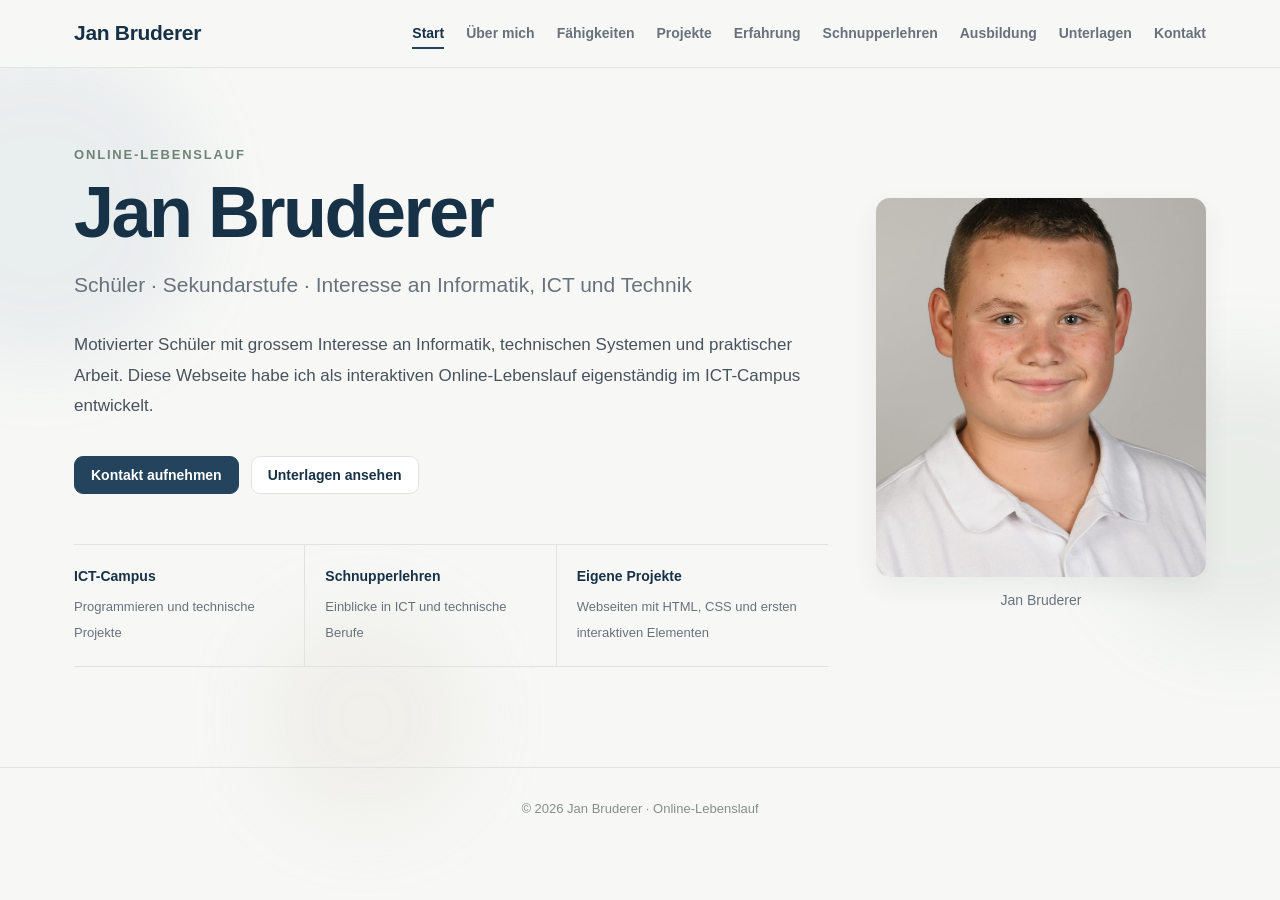
==== commit 03606ec6: "Merge branch 'main' of https://github.com/JanBruderer/Lebenslauf" ====
--- a/index.html
+++ b/index.html
@@ -1,440 +1,1563 @@
 <!DOCTYPE html>
 <html lang="de">
+
 <head>
   <meta charset="UTF-8">
   <meta name="viewport" content="width=device-width, initial-scale=1.0">
-  <meta name="description" content="Online-Lebenslauf von Jan Bruderer mit Informationen zu Ausbildung, Fähigkeiten, Projekten, Schnupperlehren und Bewerbungsunterlagen.">
+
+  <meta
+    name="description"
+    content="Online-Lebenslauf von Jan Bruderer mit Informationen zu Ausbildung, Fähigkeiten, Projekten, Schnupperlehren und Bewerbungsunterlagen."
+  >
+
   <meta property="og:title" content="Jan Bruderer – Online-Lebenslauf">
-  <meta property="og:description" content="Online-Lebenslauf mit Projekten, Schnupperlehren und Bewerbungsunterlagen.">
+  <meta
+    property="og:description"
+    content="Online-Lebenslauf mit Projekten, Schnupperlehren und Bewerbungsunterlagen."
+  >
 
   <title>Jan Bruderer – Online-Lebenslauf</title>
 
-  <link rel="icon" href="data:image/svg+xml,<svg xmlns='http://www.w3.org/2000/svg' viewBox='0 0 100 100'><text y='0.9em' font-size='90'>💻</text></svg>">
+  <link
+    rel="icon"
+    href="data:image/svg+xml,<svg xmlns='http://www.w3.org/2000/svg' viewBox='0 0 100 100'><text y='0.9em' font-size='90'>💻</text></svg>"
+  >
+
   <link rel="stylesheet" href="style.css">
-  <link rel="stylesheet" href="https://cdnjs.cloudflare.com/ajax/libs/font-awesome/6.5.1/css/all.min.css">
+
+  <link
+    rel="stylesheet"
+    href="https://cdnjs.cloudflare.com/ajax/libs/font-awesome/6.5.1/css/all.min.css"
+  >
 </head>
 
 <body>
 
-<div class="bubbles">
-  <span class="bubble"></span>
-  <span class="bubble"></span>
-  <span class="bubble"></span>
-  <span class="bubble"></span>
-  <span class="bubble"></span>
-  <span class="bubble"></span>
-</div>
-
-<nav class="navbar">
-  <div class="nav-inner">
-    <div class="logo">Jan Bruderer</div>
-
-    <div class="nav-links">
-      <button class="active-btn" onclick="showPage('start')">Start</button>
-      <button onclick="showPage('ueber')">Über mich</button>
-      <button onclick="showPage('faehigkeiten')">Fähigkeiten</button>
-      <button onclick="showPage('projekte')">Projekte</button>
-      <button onclick="showPage('erfahrung')">Erfahrung</button>
-      <button onclick="showPage('schnupper')">Schnupperlehren</button>
-      <button onclick="showPage('ausbildung')">Ausbildung</button>
-      <button onclick="showPage('unterlagen')">Unterlagen</button>
-      <button onclick="showPage('kontakt')">Kontakt</button>
-    </div>
+  <!-- =========================
+       HINTERGRUND BUBBLES
+  ========================== -->
+
+  <div class="bubbles">
+    <span class="bubble"></span>
+    <span class="bubble"></span>
+    <span class="bubble"></span>
+    <span class="bubble"></span>
+    <span class="bubble"></span>
+    <span class="bubble"></span>
   </div>
-</nav>
-
-<main class="page">
-
-  <section id="start" class="site-page active">
-    <div class="start-layout">
-      <div class="start-text">
-        <p class="eyebrow">Online-Lebenslauf</p>
-        <h1>Jan Bruderer</h1>
-        <p class="subtitle">Schüler · Sekundarstufe · Interesse an Informatik, ICT und Technik</p>
-
-        <p class="hero-text">
-          Motivierter Schüler mit grossem Interesse an Informatik, technischen Systemen und praktischer Arbeit.
-          Diese Webseite habe ich als interaktiven Online-Lebenslauf eigenständig im ICT-Campus entwickelt.
-        </p>
-
-        <div class="hero-buttons">
-          <button onclick="showPage('kontakt')" class="primary-btn">Kontakt aufnehmen</button>
-          <button onclick="showPage('unterlagen')" class="secondary-btn">Unterlagen ansehen</button>
-        </div>
-
-        <div class="hero-highlights">
-          <div>
-            <strong>ICT-Campus</strong>
-            <span>Programmieren und technische Projekte</span>
-          </div>
-          <div>
-            <strong>Schnupperlehren</strong>
-            <span>Einblicke in ICT und technische Berufe</span>
-          </div>
-          <div>
-            <strong>Eigene Projekte</strong>
-            <span>Webseiten mit HTML, CSS und ersten interaktiven Elementen</span>
-          </div>
-        </div>
+
+
+  <!-- =========================
+       NAVIGATION
+  ========================== -->
+
+  <nav class="navbar">
+    <div class="nav-inner">
+
+      <div class="logo">
+        Jan Bruderer
       </div>
 
-      <div class="photo-card">
-        <img src="profilbild.jpg" alt="Foto von Jan Bruderer">
-        <p>Jan Bruderer</p>
+      <div class="nav-links">
+
+        <button
+          class="active-btn"
+          onclick="showPage('start')"
+        >
+          Start
+        </button>
+
+        <button onclick="showPage('ueber')">
+          Über mich
+        </button>
+
+        <button onclick="showPage('faehigkeiten')">
+          Fähigkeiten
+        </button>
+
+        <button onclick="showPage('projekte')">
+          Projekte
+        </button>
+
+        <button onclick="showPage('erfahrung')">
+          Erfahrung
+        </button>
+
+        <button onclick="showPage('schnupper')">
+          Schnupperlehren
+        </button>
+
+        <button onclick="showPage('ausbildung')">
+          Ausbildung
+        </button>
+
+        <button onclick="showPage('unterlagen')">
+          Unterlagen
+        </button>
+
+        <button onclick="showPage('kontakt')">
+          Kontakt
+        </button>
+
       </div>
     </div>
-  </section>
-
-  <section id="ueber" class="site-page">
-    <div class="section">
-      <h2><i class="fa-solid fa-user"></i> Über mich</h2>
-
-      <div class="about-grid">
-        <div class="about-card">
-          <h3><i class="fa-solid fa-laptop-code"></i> Informatik & Technik</h3>
-          <p>Ich bin eine motivierte, offene und ehrgeizige Person, die sich gerne weiterentwickelt und neue Herausforderungen annimmt. Besonders interessiere ich mich für Informatik und digitale Technologien.</p>
-          <p>Durch meine Zeit beim ICT Campus konnte ich wertvolle Erfahrungen sammeln, spannende Einblicke in die Informatikwelt erhalten und mein Interesse an Technologie noch weiter stärken.</p>
+  </nav>
+
+
+  <!-- =========================
+       SEITENINHALT
+  ========================== -->
+
+  <main class="page">
+
+
+    <!-- =========================
+         START
+    ========================== -->
+
+    <section id="start" class="site-page active">
+
+      <div class="start-layout">
+
+        <div class="start-text">
+
+          <p class="eyebrow">
+            Online-Lebenslauf
+          </p>
+
+          <h1>
+            Jan Bruderer
+          </h1>
+
+          <p class="subtitle">
+            Schüler · Sekundarstufe · Interesse an Informatik, ICT und Technik
+          </p>
+
+          <p class="hero-text">
+            Motivierter Schüler mit grossem Interesse an Informatik,
+            technischen Systemen und praktischer Arbeit.
+            Diese Webseite habe ich als interaktiven Online-Lebenslauf
+            eigenständig im ICT-Campus entwickelt.
+          </p>
+
+          <div class="hero-buttons">
+
+            <button
+              onclick="showPage('kontakt')"
+              class="primary-btn"
+            >
+              Kontakt aufnehmen
+            </button>
+
+            <button
+              onclick="showPage('unterlagen')"
+              class="secondary-btn"
+            >
+              Unterlagen ansehen
+            </button>
+
+          </div>
+
+
+          <div class="hero-highlights">
+
+            <div>
+              <strong>ICT-Campus</strong>
+              <span>
+                Programmieren und technische Projekte
+              </span>
+            </div>
+
+            <div>
+              <strong>Schnupperlehren</strong>
+              <span>
+                Einblicke in ICT und technische Berufe
+              </span>
+            </div>
+
+            <div>
+              <strong>Eigene Projekte</strong>
+              <span>
+                Webseiten mit HTML, CSS und ersten interaktiven Elementen
+              </span>
+            </div>
+
+          </div>
+
         </div>
 
-        <div class="about-card">
-          <h3><i class="fa-solid fa-code"></i> Digitale Lösungen</h3>
-          <p>Ich interessiere mich besonders dafür, wie digitale Lösungen den Alltag verbessern können und wie man mit Technologie neue Ideen umsetzen kann.</p>
-          <p>Die Informatik entwickelt sich ständig weiter und genau das motiviert mich, neugierig zu bleiben und Neues zu entdecken.</p>
+
+        <div class="photo-card">
+
+          <img
+            src="profilbild.jpg"
+            alt="Foto von Jan Bruderer"
+          >
+
+          <p>
+            Jan Bruderer
+          </p>
+
         </div>
 
-        <div class="about-card">
-          <h3><i class="fa-solid fa-earth-europe"></i> Persönliche Entwicklung</h3>
-          <p>Neben der Informatik spielt auch persönliche Weiterentwicklung eine grosse Rolle in meinem Leben. Ein Sprachaufenthalt hat mir geholfen, selbstständiger zu werden, neue Menschen kennenzulernen und mich an neue Situationen anzupassen.</p>
+      </div>
+
+    </section>
+
+
+    <!-- =========================
+         ÜBER MICH
+    ========================== -->
+
+    <section id="ueber" class="site-page">
+
+      <div class="section">
+
+        <h2>
+          <i class="fa-solid fa-user"></i>
+          Über mich
+        </h2>
+
+
+        <div class="about-grid">
+
+          <div class="about-card">
+
+            <h3>
+              <i class="fa-solid fa-laptop-code"></i>
+              Informatik & Technik
+            </h3>
+
+            <p>
+              Ich bin eine motivierte, offene und ehrgeizige Person,
+              die sich gerne weiterentwickelt und neue Herausforderungen
+              annimmt. Besonders interessiere ich mich für Informatik
+              und digitale Technologien.
+            </p>
+
+            <p>
+              Durch meine Zeit beim ICT Campus konnte ich wertvolle
+              Erfahrungen sammeln, spannende Einblicke in die
+              Informatikwelt erhalten und mein Interesse an Technologie
+              noch weiter stärken.
+            </p>
+
+          </div>
+
+
+          <div class="about-card">
+
+            <h3>
+              <i class="fa-solid fa-code"></i>
+              Digitale Lösungen
+            </h3>
+
+            <p>
+              Ich interessiere mich besonders dafür, wie digitale
+              Lösungen den Alltag verbessern können und wie man mit
+              Technologie neue Ideen umsetzen kann.
+            </p>
+
+            <p>
+              Die Informatik entwickelt sich ständig weiter und genau
+              das motiviert mich, neugierig zu bleiben und Neues zu
+              entdecken.
+            </p>
+
+          </div>
+
+
+          <div class="about-card">
+
+            <h3>
+              <i class="fa-solid fa-earth-europe"></i>
+              Persönliche Entwicklung
+            </h3>
+
+            <p>
+              Neben der Informatik spielt auch persönliche
+              Weiterentwicklung eine grosse Rolle in meinem Leben.
+              Ein Sprachaufenthalt hat mir geholfen, selbstständiger
+              zu werden, neue Menschen kennenzulernen und mich an
+              neue Situationen anzupassen.
+            </p>
+
+          </div>
+
+
+          <div class="about-card">
+
+            <h3>
+              <i class="fa-solid fa-people-group"></i>
+              Sport & Verantwortung
+            </h3>
+
+            <p>
+              Durch Handball und Aikido habe ich gelernt,
+              Verantwortung zu übernehmen, diszipliniert zu bleiben
+              und nie zu schnell aufzugeben. Vor allem als
+              Handballtorwart sind Konzentration, Teamgeist und Ruhe
+              sehr wichtig.
+            </p>
+
+          </div>
+
+
+          <div class="about-card wide-card">
+
+            <h3>
+              <i class="fa-solid fa-bullseye"></i>
+              Motivation & Zukunft
+            </h3>
+
+            <p>
+              Freunde beschreiben mich oft als zuverlässig,
+              hilfsbereit und zielstrebig. Neue Projekte motivieren
+              mich besonders, weil ich dabei kreativ sein und
+              gleichzeitig Neues lernen kann.
+            </p>
+
+            <p>
+              Für mich ist es wichtig, nie stehen zu bleiben und mich
+              sowohl persönlich als auch fachlich ständig
+              weiterzuentwickeln.
+            </p>
+
+          </div>
+
         </div>
 
-        <div class="about-card">
-          <h3><i class="fa-solid fa-people-group"></i> Sport & Verantwortung</h3>
-          <p>Durch Handball und Aikido habe ich gelernt, Verantwortung zu übernehmen, diszipliniert zu bleiben und nie zu schnell aufzugeben. Vor allem als Handballtorwart sind Konzentration, Teamgeist und Ruhe sehr wichtig.</p>
+      </div>
+
+    </section>
+
+
+    <!-- =========================
+         FÄHIGKEITEN
+    ========================== -->
+
+    <section id="faehigkeiten" class="site-page">
+
+      <div class="section">
+
+        <h2>
+          <i class="fa-solid fa-lightbulb"></i>
+          Fähigkeiten
+        </h2>
+
+
+        <div class="skills-grid">
+
+          <div class="skill-card">
+            <strong>Informatik</strong>
+            <span>ICT-Campus, ECDL Zertifikat</span>
+          </div>
+
+          <div class="skill-card">
+            <strong>HTML & CSS</strong>
+            <span>Grundlagen durch eigene Webseiten</span>
+          </div>
+
+          <div class="skill-card">
+            <strong>JavaScript</strong>
+            <span>Erste Einblicke, aktuell am Lernen</span>
+          </div>
+
+          <div class="skill-card">
+            <strong>Logisches Denken</strong>
+            <span>Programmieren, Schule und ICT-Campus</span>
+          </div>
+
+          <div class="skill-card">
+            <strong>Teamfähigkeit</strong>
+            <span>Handball</span>
+          </div>
+
+          <div class="skill-card">
+            <strong>Disziplin</strong>
+            <span>Aikido und Handball</span>
+          </div>
+
+          <div class="skill-card">
+            <strong>Ausdauer</strong>
+            <span>ICT-Campus, Aikido, Handball und Schule</span>
+          </div>
+
+          <div class="skill-card">
+            <strong>Belastbarkeit</strong>
+            <span>Schule, Sport und neue Herausforderungen</span>
+          </div>
+
+          <div class="skill-card">
+            <strong>Konzentration</strong>
+            <span>Aikido und schulische Arbeit</span>
+          </div>
+
+          <div class="skill-card">
+            <strong>Verantwortung</strong>
+            <span>
+              Sprachaufenthalt England, Aikido Kindertraining
+            </span>
+          </div>
+
         </div>
 
-        <div class="about-card wide-card">
-          <h3><i class="fa-solid fa-bullseye"></i> Motivation & Zukunft</h3>
-          <p>Freunde beschreiben mich oft als zuverlässig, hilfsbereit und zielstrebig. Neue Projekte motivieren mich besonders, weil ich dabei kreativ sein und gleichzeitig Neues lernen kann.</p>
-          <p>Für mich ist es wichtig, nie stehen zu bleiben und mich sowohl persönlich als auch fachlich ständig weiterzuentwickeln.</p>
+      </div>
+
+    </section>
+
+
+    <!-- =========================
+         PROJEKTE
+    ========================== -->
+
+    <section id="projekte" class="site-page">
+
+      <div class="section">
+
+        <h2>
+          <i class="fa-solid fa-diagram-project"></i>
+          Projekte
+        </h2>
+
+        <p class="section-text">
+          Hier zeige ich eigene Webseiten, die ich selbstständig
+          geplant, gestaltet und umgesetzt habe.
+        </p>
+
+
+        <div class="projects-grid">
+
+          <article class="project-card">
+
+            <div class="project-icon">
+              <i class="fa-solid fa-gamepad"></i>
+            </div>
+
+            <div class="project-content">
+
+              <h3>
+                Interaktive Spiele-Webseite
+              </h3>
+
+              <p>
+                Eigene Webseite mit verschiedenen kleinen Spielen.
+                Dabei konnte ich den Aufbau von Webseiten, die
+                Gestaltung mit CSS und erste interaktive Elemente
+                praktisch ausprobieren.
+              </p>
+
+              <div class="project-tags">
+                <span>HTML</span>
+                <span>CSS</span>
+                <span>erste JavaScript Einblicke</span>
+              </div>
+
+              <a
+                class="project-button"
+                href="https://janbruderer.github.io/Game-Portal/"
+                target="_blank"
+                rel="noopener noreferrer"
+              >
+                Projekt ansehen
+              </a>
+
+            </div>
+
+          </article>
+
+
+          <article class="project-card">
+
+            <div class="project-icon">
+              <i class="fa-solid fa-microphone-lines"></i>
+            </div>
+
+            <div class="project-content">
+
+              <h3>
+                Webseite für meine Schwester als Hochzeitssängerin
+              </h3>
+
+              <p>
+                Moderne Webseite für meine Schwester zur Präsentation
+                ihrer Tätigkeit als Hochzeitssängerin. Im Fokus
+                standen ein persönlicher Eindruck, klare Informationen
+                und ein ruhiges, professionelles Design.
+              </p>
+
+              <div class="project-tags">
+                <span>HTML</span>
+                <span>CSS</span>
+                <span>Design</span>
+                <span>echtes Praxisprojekt</span>
+              </div>
+
+              <a
+                class="project-button"
+                href="https://janbruderer.github.io/Kristina--Weddingsinger/"
+                target="_blank"
+                rel="noopener noreferrer"
+              >
+                Projekt ansehen
+              </a>
+
+            </div>
+
+          </article>
+
         </div>
+
       </div>
-    </div>
-  </section>
-
-  <section id="faehigkeiten" class="site-page">
-    <div class="section">
-      <h2><i class="fa-solid fa-lightbulb"></i> Fähigkeiten</h2>
-
-      <div class="skills-grid">
-        <div class="skill-card"><strong>Informatik</strong><span>ICT-Campus, ECDL Zertifikat</span></div>
-        <div class="skill-card"><strong>HTML & CSS</strong><span>Grundlagen durch eigene Webseiten</span></div>
-        <div class="skill-card"><strong>JavaScript</strong><span>Erste Einblicke, aktuell am Lernen</span></div>
-        <div class="skill-card"><strong>Logisches Denken</strong><span>Programmieren, Schule und ICT-Campus</span></div>
-        <div class="skill-card"><strong>Teamfähigkeit</strong><span>Handball</span></div>
-        <div class="skill-card"><strong>Disziplin</strong><span>Aikido und Handball</span></div>
-        <div class="skill-card"><strong>Ausdauer</strong><span>ICT-Campus, Aikido, Handball und Schule</span></div>
-        <div class="skill-card"><strong>Belastbarkeit</strong><span>Schule, Sport und neue Herausforderungen</span></div>
-        <div class="skill-card"><strong>Konzentration</strong><span>Aikido und schulische Arbeit</span></div>
-        <div class="skill-card"><strong>Verantwortung</strong><span>Sprachaufenthalt England, Aikido Kindertraining</span></div>
+
+    </section>
+
+
+    <!-- =========================
+         PRAKTISCHE ERFAHRUNG
+    ========================== -->
+
+    <section id="erfahrung" class="site-page">
+
+      <div class="section">
+
+        <h2>
+          <i class="fa-solid fa-briefcase"></i>
+          Praktische Erfahrung
+        </h2>
+
+
+        <!-- FERIENJOB 2026 -->
+
+        <article class="experience-card">
+
+          <div class="experience-top">
+
+            <h3>
+              Ferienjob Elektroinstallateur – Elektro Binder AG
+            </h3>
+
+            <span>
+              Sommer 2026 · 2 Wochen
+            </span>
+
+          </div>
+
+          <p>
+            Im Sommer 2026 arbeitete ich während zwei Wochen bei der
+            Elektro Binder AG. Dabei erhielt ich einen vertieften
+            Einblick in den Berufsalltag eines Elektroinstallateurs
+            und konnte bei verschiedenen praktischen Arbeiten
+            mithelfen. Ich lernte neue Werkzeuge, Materialien und
+            Arbeitsabläufe kennen und konnte mein technisches
+            Verständnis weiterentwickeln. Besonders gefallen hat mir,
+            dass ich vieles direkt in der Praxis ausprobieren und
+            dabei viel Neues lernen konnte. Der Ferienjob hat mir
+            zudem gezeigt, wie wichtig sorgfältiges Arbeiten,
+            Zuverlässigkeit und Teamarbeit sind.
+          </p>
+
+        </article>
+
+
+        <!-- SPRACHAUFENTHALT -->
+
+        <article class="experience-card">
+
+          <div class="experience-top">
+
+            <h3>
+              Sprachaufenthalt England – Torquay
+            </h3>
+
+            <span>
+              Sommer 2025
+            </span>
+
+          </div>
+
+          <p>
+            Im Sommer 2025 absolvierte ich einen dreiwöchigen
+            Sprachaufenthalt in Torquay, England. Während dieser Zeit
+            konnte ich meine Englischkenntnisse verbessern,
+            internationale Erfahrungen sammeln und selbstständiger
+            werden.
+          </p>
+
+          <div class="button-row">
+
+            <a
+              href="https://www.esl.ch/de/lp/sprachaufenthalte?idesl=00eeb030a9d4a2b8f1e3522e31ab2298&msclkid=7831540d3b3c1270c00b3da6d71dca9e&utm_source=bing&utm_medium=cpc&utm_campaign=CHDE%20-%20BRA&utm_term=ESL&utm_content=ALL%20-%20Brand"
+              target="_blank"
+              rel="noopener noreferrer"
+            >
+              ESL Sprachreisen
+            </a>
+
+            <a
+              href="https://www.kaplaninternational.com/language-schools/united-kingdom/torquay"
+              target="_blank"
+              rel="noopener noreferrer"
+            >
+              Kaplan Torquay
+            </a>
+
+            <a
+              href="sprachaufenthalt.pdf"
+              target="_blank"
+              rel="noopener noreferrer"
+            >
+              Zertifikat öffnen
+            </a>
+
+          </div>
+
+        </article>
+
+
+        <!-- ICT CAMPUS -->
+
+        <article class="experience-card">
+
+          <div class="experience-top">
+
+            <h3>
+              ICT-Campus – Informatik-Förderprogramm
+            </h3>
+
+            <span>
+              ab Mai 2025
+            </span>
+
+          </div>
+
+          <p>
+            Am ICT Campus lerne ich verschiedene Programmierkonzepte
+            kennen. Ich beschäftige mich selbstständig damit, wie
+            Programme und Algorithmen funktionieren, und arbeite jeden
+            zweiten Samstag an verschiedenen Projekten.
+          </p>
+
+          <div class="button-row">
+
+            <a
+              href="https://www.ict-scouts.ch/de/campus/index.php"
+              target="_blank"
+              rel="noopener noreferrer"
+            >
+              ICT Scouts Campus
+            </a>
+
+            <a
+              href="ict-campus.pdf"
+              target="_blank"
+              rel="noopener noreferrer"
+            >
+              Zertifikat öffnen
+            </a>
+
+          </div>
+
+        </article>
+
+
+        <!-- AIKIDO -->
+
+        <article class="experience-card">
+
+          <div class="experience-top">
+
+            <h3>
+              Aikido – Trainer beim Kindertraining
+            </h3>
+
+            <span>
+              2022 – heute
+            </span>
+
+          </div>
+
+          <p>
+            Beim Kindertraining übernehme ich Verantwortung,
+            unterstütze jüngere Teilnehmende und lerne, geduldig,
+            zuverlässig und klar zu kommunizieren.
+          </p>
+
+        </article>
+
       </div>
-    </div>
-  </section>
-
-  <section id="projekte" class="site-page">
-    <div class="section">
-      <h2><i class="fa-solid fa-diagram-project"></i> Projekte</h2>
-      <p class="section-text">Hier zeige ich eigene Webseiten, die ich selbstständig geplant, gestaltet und umgesetzt habe.</p>
-
-      <div class="projects-grid">
-        <article class="project-card">
-          <div class="project-icon"><i class="fa-solid fa-gamepad"></i></div>
-          <div class="project-content">
-            <h3>Interaktive Spiele-Webseite</h3>
-            <p>Eigene Webseite mit verschiedenen kleinen Spielen. Dabei konnte ich den Aufbau von Webseiten, die Gestaltung mit CSS und erste interaktive Elemente praktisch ausprobieren.</p>
-            <div class="project-tags">
-              <span>HTML</span>
-              <span>CSS</span>
-              <span>erste JavaScript Einblicke</span>
-            </div>
-            <a class="project-button" href="https://janbruderer.github.io/Game-Portal/" target="_blank" rel="noopener noreferrer">Projekt ansehen</a>
-          </div>
-        </article>
-
-        <article class="project-card">
-          <div class="project-icon"><i class="fa-solid fa-microphone-lines"></i></div>
-          <div class="project-content">
-            <h3>Webseite für meine Schwester als Hochzeitssängerin</h3>
-            <p>Moderne Webseite für meine Schwester zur Präsentation ihrer Tätigkeit als Hochzeitssängerin. Im Fokus standen ein persönlicher Eindruck, klare Informationen und ein ruhiges, professionelles Design.</p>
-            <div class="project-tags">
-              <span>HTML</span>
-              <span>CSS</span>
-              <span>Design</span>
-              <span>echtes Praxisprojekt</span>
-            </div>
-            <a class="project-button" href="https://janbruderer.github.io/Kristina--Weddingsinger/" target="_blank" rel="noopener noreferrer">Projekt ansehen</a>
-          </div>
-        </article>
+
+    </section>
+
+
+    <!-- =========================
+         SCHNUPPERLEHREN
+    ========================== -->
+
+    <section id="schnupper" class="site-page">
+
+      <div class="section">
+
+        <h2>
+          <i class="fa-solid fa-screwdriver-wrench"></i>
+          Schnupperlehren / Schnuppertage
+        </h2>
+
+
+        <div class="job-grid">
+
+
+          <!-- GEBÄUDEINFORMATIKER -->
+
+          <div class="job-card">
+
+            <h3>
+              Gebäudeinformatiker EFZ
+            </h3>
+
+            <ul>
+
+              <li>
+                <a
+                  href="https://lehmann.ch/"
+                  target="_blank"
+                  rel="noopener noreferrer"
+                >
+                  Lehmann Elektro AG
+                </a>
+                – 26. September 2025
+              </li>
+
+              <li>
+                <a
+                  href="https://www.baumann-electro.ch/de/"
+                  target="_blank"
+                  rel="noopener noreferrer"
+                >
+                  Baumann Electro AG
+                </a>
+                – 9.–10. Oktober 2025
+
+                <div class="pdf-link-box">
+                  <a
+                    href="bericht-baumann-gebaeudeinformatiker.pdf"
+                    target="_blank"
+                    rel="noopener noreferrer"
+                  >
+                    Schnupperbericht
+                  </a>
+                </div>
+              </li>
+
+              <li>
+                <a
+                  href="https://www.bichler.ch/"
+                  target="_blank"
+                  rel="noopener noreferrer"
+                >
+                  Bichler + Partner AG
+                </a>
+                – 5. Februar 2026
+
+                <div class="pdf-link-box">
+                  <a
+                    href="bericht-bichler-partner.pdf"
+                    target="_blank"
+                    rel="noopener noreferrer"
+                  >
+                    Schnupperbericht
+                  </a>
+                </div>
+              </li>
+
+              <li>
+                <a
+                  href="https://www.ibg.ch/engineering"
+                  target="_blank"
+                  rel="noopener noreferrer"
+                >
+                  IBG Engineering AG
+                </a>
+                – 22. November 2025
+              </li>
+
+              <li>
+                <a
+                  href="https://www.flughafen-zuerich.ch/de/unternehmen"
+                  target="_blank"
+                  rel="noopener noreferrer"
+                >
+                  Flughafen Zürich AG
+                </a>
+                – 21. April 2026
+
+                <div class="pdf-link-box">
+                  <a
+                    href="bericht-flughafen-zuerich.pdf"
+                    target="_blank"
+                    rel="noopener noreferrer"
+                  >
+                    Schnupperbericht
+                  </a>
+                </div>
+              </li>
+
+              <li>
+                <a
+                  href="https://www.techcom.ch/"
+                  target="_blank"
+                  rel="noopener noreferrer"
+                >
+                  TechCom electro AG
+                </a>
+                – 23.–24. April 2026
+
+                <div class="pdf-link-box">
+                  <a
+                    href="bericht-techcom.pdf"
+                    target="_blank"
+                    rel="noopener noreferrer"
+                  >
+                    Schnupperbericht
+                  </a>
+                </div>
+              </li>
+
+            </ul>
+
+          </div>
+
+
+          <!-- ELEKTROINSTALLATEUR -->
+
+          <div class="job-card">
+
+            <h3>
+              Elektroinstallateur EFZ
+            </h3>
+
+            <ul>
+
+              <li>
+                <a
+                  href="https://www.baumann-electro.ch/de/"
+                  target="_blank"
+                  rel="noopener noreferrer"
+                >
+                  Baumann Electro AG
+                </a>
+                – 7.–8. Oktober 2025
+              </li>
+
+              <li>
+                <a
+                  href="https://www.etavis.ch/"
+                  target="_blank"
+                  rel="noopener noreferrer"
+                >
+                  ETAVIS
+                </a>
+                – 20. April 2026
+              </li>
+
+            </ul>
+
+          </div>
+
+
+          <!-- MULTIMEDIAELEKTRONIKER -->
+
+          <div class="job-card">
+
+            <h3>
+              Multimediaelektroniker EFZ
+            </h3>
+
+            <ul>
+
+              <li>
+                <a
+                  href="https://www.sak.ch/"
+                  target="_blank"
+                  rel="noopener noreferrer"
+                >
+                  St. Gallisch-Appenzellische Kraftwerke AG (SAK)
+                </a>
+                – 7. Januar 2026
+              </li>
+
+            </ul>
+
+          </div>
+
+
+          <!-- ELEKTRONIKER -->
+
+          <div class="job-card">
+
+            <h3>
+              Elektroniker EFZ
+            </h3>
+
+            <ul>
+
+              <li>
+                <a
+                  href="https://www.gesys.ch/"
+                  target="_blank"
+                  rel="noopener noreferrer"
+                >
+                  Grossenbacher Systeme AG
+                </a>
+                – 16. November 2025, ½ Tag
+              </li>
+
+            </ul>
+
+          </div>
+
+
+          <!-- AUTOMATIKER -->
+
+          <div class="job-card">
+
+            <h3>
+              Automatiker EFZ
+            </h3>
+
+            <ul>
+
+              <li>
+                <a
+                  href="https://schmidautomation.com/"
+                  target="_blank"
+                  rel="noopener noreferrer"
+                >
+                  Schmid Automation AG
+                </a>
+                – 12. Februar 2026
+
+                <div class="pdf-link-box">
+
+                  <a
+                    href="bericht-schmid-automation.pdf"
+                    target="_blank"
+                    rel="noopener noreferrer"
+                  >
+                    Schnupperbericht
+                  </a>
+
+                </div>
+
+              </li>
+
+            </ul>
+
+          </div>
+
+
+          <!-- ICT FACHMANN -->
+
+          <div class="job-card">
+
+            <h3>
+              ICT-Fachmann EFZ
+            </h3>
+
+            <ul>
+
+              <li>
+
+                <a
+                  href="https://www.h-och.ch/"
+                  target="_blank"
+                  rel="noopener noreferrer"
+                >
+                  HOCH Health Ostschweiz
+                </a>
+
+                – 1. April 2026
+
+                <div class="pdf-link-box">
+
+                  <a
+                    href="bericht-hoch-health.pdf"
+                    target="_blank"
+                    rel="noopener noreferrer"
+                  >
+                    Schnupperbericht
+                  </a>
+
+                </div>
+
+              </li>
+
+
+              <li>
+
+                <a
+                  href="https://www.raiffeisen.ch/rch/de.html"
+                  target="_blank"
+                  rel="noopener noreferrer"
+                >
+                  Raiffeisen Schweiz
+                </a>
+
+                – 27. April 2026, Infoanlass
+
+                
+
+              </li>
+
+            </ul>
+
+          </div>
+
+
+          <!-- WEITERES -->
+
+          <div class="job-card wide-card">
+
+            <h3>
+              Weiteres
+            </h3>
+
+            <ul>
+
+              <li>
+                Infoabend Abacus – Informatiker EFZ Fachrichtung
+                Plattformentwickler und Applikationsentwickler EFZ
+                sowie ICT-Fachmann EFZ – 12. März 2026
+              </li>
+
+            </ul>
+
+          </div>
+
+        </div>
+
       </div>
-    </div>
-  </section>
-
-  <section id="erfahrung" class="site-page">
-    <div class="section">
-      <h2><i class="fa-solid fa-briefcase"></i> Praktische Erfahrung</h2>
-
-      <article class="experience-card">
-        <div class="experience-top">
-          <h3>Sprachaufenthalt England – Torquay</h3>
-          <span>Sommer 2025</span>
+
+    </section>
+
+
+    <!-- =========================
+         AUSBILDUNG
+    ========================== -->
+
+    <section id="ausbildung" class="site-page">
+
+      <div class="section">
+
+        <h2>
+          <i class="fa-solid fa-school"></i>
+          Ausbildung & Sprachen
+        </h2>
+
+
+        <div class="grid-2">
+
+          <div class="timeline-card">
+
+            <h3>
+              Ausbildung
+            </h3>
+
+            <div class="timeline-item">
+
+              <strong>
+                2024 – heute
+              </strong>
+
+              <p>
+                Sekundarstufe, Flade — Klosterschulhaus St. Gallen
+              </p>
+
+            </div>
+
+
+            <div class="timeline-item">
+
+              <strong>
+                2018 – 2024
+              </strong>
+
+              <p>
+                Primarschule Feldli — St. Gallen
+              </p>
+
+            </div>
+
+          </div>
+
+
+          <div class="timeline-card">
+
+            <h3>
+              Sprachen
+            </h3>
+
+            <div class="timeline-item">
+              <strong>Deutsch</strong>
+              <p>Muttersprache</p>
+            </div>
+
+            <div class="timeline-item">
+              <strong>Tschechisch</strong>
+              <p>Muttersprache</p>
+            </div>
+
+            <div class="timeline-item">
+              <strong>Englisch</strong>
+              <p>Fortgeschritten</p>
+            </div>
+
+            <div class="timeline-item">
+              <strong>Französisch</strong>
+              <p>Grundkenntnisse</p>
+            </div>
+
+          </div>
+
         </div>
-        <p>Im Sommer 2025 absolvierte ich einen dreiwöchigen Sprachaufenthalt in Torquay, England. Während dieser Zeit konnte ich meine Englischkenntnisse verbessern, internationale Erfahrungen sammeln und selbstständiger werden.</p>
-        <div class="button-row">
-          <a href="https://www.esl.ch/de/lp/sprachaufenthalte?idesl=00eeb030a9d4a2b8f1e3522e31ab2298&msclkid=7831540d3b3c1270c00b3da6d71dca9e&utm_source=bing&utm_medium=cpc&utm_campaign=CHDE%20-%20BRA&utm_term=ESL&utm_content=ALL%20-%20Brand" target="_blank" rel="noopener noreferrer">ESL Sprachreisen</a>
-          <a href="https://www.kaplaninternational.com/language-schools/united-kingdom/torquay" target="_blank" rel="noopener noreferrer">Kaplan Torquay</a>
-          <a href="sprachaufenthalt.pdf" target="_blank" rel="noopener noreferrer">Zertifikat öffnen</a>
+
+
+        <h2 class="small-heading">
+          Interessen
+        </h2>
+
+        <div class="tags">
+          <span>Aikido</span>
+          <span>Handball (Torwart)</span>
+          <span>Informatik</span>
+          <span>ICT-Campus</span>
         </div>
-      </article>
-
-      <article class="experience-card">
-        <div class="experience-top">
-          <h3>ICT-Campus – Informatik-Förderprogramm</h3>
-          <span>ab Mai 2025</span>
+
+      </div>
+
+    </section>
+
+
+    <!-- =========================
+         UNTERLAGEN
+    ========================== -->
+
+    <section id="unterlagen" class="site-page">
+
+      <div class="section">
+
+        <h2>
+          <i class="fa-solid fa-folder-open"></i>
+          Zertifikate & Bewerbungsunterlagen
+        </h2>
+
+        <p class="section-text">
+          Hier befinden sich meine wichtigsten Bewerbungsunterlagen,
+          Zertifikate und Nachweise.
+        </p>
+
+
+        <!-- BEWERBUNGSUNTERLAGEN -->
+
+        <h3 class="document-group-title">
+          Bewerbungsunterlagen
+        </h3>
+
+        <div class="documents-grid">
+
+
+          <div class="document-card">
+
+            <div class="document-icon">
+              <i class="fa-solid fa-file-lines"></i>
+            </div>
+
+            <h3>
+              Lebenslauf
+            </h3>
+
+            <p>
+              Vollständiger Lebenslauf als PDF-Version.
+            </p>
+
+            <a
+              href="lebenslauf.pdf"
+              target="_blank"
+              rel="noopener noreferrer"
+            >
+              Lebenslauf öffnen
+            </a>
+
+          </div>
+
+
+          <div class="document-card">
+
+            <div class="document-icon">
+              <i class="fa-solid fa-graduation-cap"></i>
+            </div>
+
+            <h3>
+              Zeugnisse
+            </h3>
+
+            <p>
+              Schulzeugnisse und schulische Leistungen.
+            </p>
+
+            <a
+              href="zeugnisse.pdf"
+              target="_blank"
+              rel="noopener noreferrer"
+            >
+              Zeugnisse öffnen
+            </a>
+
+          </div>
+
         </div>
-        <p>Am ICT Campus lerne ich verschiedene Programmierkonzepte kennen. Ich beschäftige mich selbstständig damit, wie Programme und Algorithmen funktionieren, und arbeite jeden zweiten Samstag an verschiedenen Projekten.</p>
-        <div class="button-row">
-          <a href="https://www.ict-scouts.ch/de/campus/index.php" target="_blank" rel="noopener noreferrer">ICT Scouts Campus</a>
-          <a href="ict-campus.pdf" target="_blank" rel="noopener noreferrer">Zertifikat öffnen</a>
+
+
+        <!-- ZERTIFIKATE -->
+
+        <h3 class="document-group-title">
+          Zertifikate & Nachweise
+        </h3>
+
+
+        <div class="documents-grid">
+
+
+          <!-- ICT CAMPUS -->
+
+          <div class="document-card">
+
+            <div class="document-icon">
+              <i class="fa-solid fa-laptop-code"></i>
+            </div>
+
+            <h3>
+              ICT-Campus Zertifikat
+            </h3>
+
+            <p>
+              Teilnahme am Informatik-Förderprogramm ICT-Campus.
+            </p>
+
+            <a
+              href="ict-campus.pdf"
+              target="_blank"
+              rel="noopener noreferrer"
+            >
+              Zertifikat öffnen
+            </a>
+
+          </div>
+
+
+          <!-- SPRACHAUFENTHALT -->
+
+          <div class="document-card">
+
+            <div class="document-icon">
+              <i class="fa-solid fa-earth-europe"></i>
+            </div>
+
+            <h3>
+              Sprachaufenthalt England
+            </h3>
+
+            <p>
+              Nachweis des Sprachaufenthalts in Torquay.
+            </p>
+
+            <a
+              href="sprachaufenthalt.pdf"
+              target="_blank"
+              rel="noopener noreferrer"
+            >
+              Zertifikat öffnen
+            </a>
+
+          </div>
+
+
+          <!-- ECDL -->
+
+          <div class="document-card">
+
+            <div class="document-icon">
+              <i class="fa-solid fa-computer"></i>
+            </div>
+
+            <h3>
+              ECDL Zertifikat
+            </h3>
+
+            <p>
+              Nachweis meiner Kenntnisse im Umgang mit verschiedenen
+              digitalen Anwendungen.
+            </p>
+
+            <a
+              href="ecdl.pdf"
+              target="_blank"
+              rel="noopener noreferrer"
+            >
+              Zertifikat öffnen
+            </a>
+
+          </div>
+
+
+          <!-- STELLWERK -->
+
+          <div class="document-card">
+
+            <div class="document-icon">
+              <i class="fa-solid fa-chart-line"></i>
+            </div>
+
+            <h3>
+              Stellwerk
+            </h3>
+
+            <p>
+              Ergebnisse meiner Stellwerk-Standortbestimmung.
+            </p>
+
+            <a
+              href="stellwerk.pdf"
+              target="_blank"
+              rel="noopener noreferrer"
+            >
+              Stellwerk öffnen
+            </a>
+
+          </div>
+
+
+          <!-- CAMBRIDGE -->
+
+          <div class="document-card upcoming">
+
+            <div class="document-icon">
+              <i class="fa-solid fa-language"></i>
+            </div>
+
+            <h3>
+              Cambridge B2 First
+            </h3>
+
+            <p>
+              Die Cambridge B2 First Prüfung ist für Frühling 2027
+              geplant.
+            </p>
+
+          </div>
+
         </div>
-      </article>
-
-      <article class="experience-card">
-        <div class="experience-top">
-          <h3>Aikido – Trainer beim Kindertraining</h3>
-          <span>2022 – heute</span>
+
+      </div>
+
+    </section>
+
+
+    <!-- =========================
+         KONTAKT
+    ========================== -->
+
+    <section id="kontakt" class="site-page">
+
+      <div class="section">
+
+        <h2>
+          <i class="fa-solid fa-address-card"></i>
+          Kontakt
+        </h2>
+
+        <p class="section-text">
+          Für Rückfragen oder weitere Informationen stehe ich gerne
+          zur Verfügung.
+        </p>
+
+
+        <div class="grid-2">
+
+          <div class="info-card">
+
+            <strong>
+              E-Mail
+            </strong>
+
+            <a href="mailto:Jan.bruderer11@gmail.com">
+              Jan.bruderer11@gmail.com
+            </a>
+
+          </div>
+
+
+          <div class="info-card">
+
+            <strong>
+              Telefon
+            </strong>
+
+            <a href="tel:0774765792">
+              077 476 57 92
+            </a>
+
+          </div>
+
+
+          <div class="info-card">
+
+            <strong>
+              Adresse
+            </strong>
+
+            Paul-Brandt-Strasse 19
+            <br>
+            9000 St. Gallen
+
+          </div>
+
+
+          <div class="info-card">
+
+            <strong>
+              Geburtsdatum
+            </strong>
+
+            12. September 2011
+
+          </div>
+
         </div>
-        <p>Beim Kindertraining übernehme ich Verantwortung, unterstütze jüngere Teilnehmende und lerne, geduldig, zuverlässig und klar zu kommunizieren.</p>
-      </article>
-    </div>
-  </section>
-
-  <section id="schnupper" class="site-page">
-    <div class="section">
-      <h2><i class="fa-solid fa-screwdriver-wrench"></i> Schnupperlehren / Schnuppertage</h2>
-
-      <div class="job-grid">
-        <div class="job-card">
-          <h3>Gebäudeinformatiker EFZ</h3>
-          <ul>
-            <li><a href="https://lehmann.ch/" target="_blank" rel="noopener noreferrer">Lehmann Elektro AG</a> – 26. September 2025</li>
-            <li><a href="https://www.baumann-electro.ch/de/" target="_blank" rel="noopener noreferrer">Baumann Electro AG</a> – 9.–10. Oktober 2025 <div class="pdf-link-box"><a href="bericht-baumann-gebaeudeinformatiker.pdf" target="_blank" rel="noopener noreferrer">Schnupperbericht</a></div></li>
-            <li><a href="https://www.bichler.ch/" target="_blank" rel="noopener noreferrer">Bichler + Partner AG</a> – 5. Februar 2026 <div class="pdf-link-box"><a href="bericht-bichler-partner.pdf" target="_blank" rel="noopener noreferrer">Schnupperbericht</a></div></li>
-            <li><a href="https://www.ibg.ch/engineering" target="_blank" rel="noopener noreferrer">IBG Engineering AG</a> – 22. November 2025</li>
-            <li><a href="https://www.flughafen-zuerich.ch/de/unternehmen" target="_blank" rel="noopener noreferrer">Flughafen Zürich AG</a> – 21. April 2026 <div class="pdf-link-box"><a href="bericht-flughafen-zuerich.pdf" target="_blank" rel="noopener noreferrer">Schnupperbericht</a></div></li>
-            <li><a href="https://www.techcom.ch/" target="_blank" rel="noopener noreferrer">TechCom electro AG</a> – 23.–24. April 2026 <div class="pdf-link-box"><a href="bericht-techcom.pdf" target="_blank" rel="noopener noreferrer">Schnupperbericht</a></div></li>
-          </ul>
+
+
+        <h2 class="small-heading">
+          Referenzen
+        </h2>
+
+
+        <div class="reference-grid">
+
+          <div class="reference-card">
+
+            <h3>
+              Herr Michael Neidhart
+            </h3>
+
+            <p>
+              Klassenlehrperson
+              <br>
+              Flade, Klosterschulhaus
+            </p>
+
+            <a href="mailto:michael.neidhart@flade.ch">
+              michael.neidhart@flade.ch
+            </a>
+
+            <a href="tel:0791984895">
+              Tel. 079 198 48 95
+            </a>
+
+          </div>
+
+
+          <div class="reference-card">
+
+            <h3>
+              Herr Michael Cozzio
+            </h3>
+
+            <p>
+              Fachlehrperson
+              <br>
+              Flade, Klosterschulhaus
+            </p>
+
+            <a href="mailto:michael.cozzio@flade.ch">
+              michael.cozzio@flade.ch
+            </a>
+
+            <a href="tel:0774317038">
+              Tel. 077 431 70 38
+            </a>
+
+          </div>
+
         </div>
 
-        <div class="job-card">
-          <h3>Elektroinstallateur EFZ</h3>
-          <ul>
-            <li><a href="https://www.baumann-electro.ch/de/" target="_blank" rel="noopener noreferrer">Baumann Electro AG</a> – 7.–8. Oktober 2025</li>
-            <li><a href="https://www.etavis.ch/" target="_blank" rel="noopener noreferrer">ETAVIS</a> – 20. April 2026 <div class="pdf-link-box"><a href="bericht-etavis.pdf" target="_blank" rel="noopener noreferrer">Schnupperbericht</a></div></li>
-          </ul>
-        </div>
-
-        <div class="job-card">
-          <h3>Multimediaelektroniker EFZ</h3>
-          <ul>
-            <li><a href="https://www.sak.ch/" target="_blank" rel="noopener noreferrer">St. Gallisch-Appenzellische Kraftwerke AG (SAK)</a> – 7. Januar 2026</li>
-          </ul>
-        </div>
-
-        <div class="job-card">
-          <h3>Elektroniker EFZ</h3>
-          <ul>
-            <li><a href="https://www.gesys.ch/" target="_blank" rel="noopener noreferrer">Grossenbacher Systeme AG</a> – 16. November 2025, ½ Tag</li>
-          </ul>
-        </div>
-
-        <div class="job-card">
-          <h3>Automatiker EFZ</h3>
-          <ul>
-            <li><a href="https://schmidautomation.com/" target="_blank" rel="noopener noreferrer">Schmid Automation AG</a> – 12. Februar 2026 <div class="pdf-link-box"><a href="bericht-schmid-automation.pdf" target="_blank" rel="noopener noreferrer">Schnupperbericht</a></div></li>
-          </ul>
-        </div>
-
-        <div class="job-card">
-          <h3>ICT-Fachmann EFZ</h3>
-          <ul>
-            <li><a href="https://www.h-och.ch/" target="_blank" rel="noopener noreferrer">HOCH Health Ostschweiz</a> – 1. April 2026 <div class="pdf-link-box"><a href="bericht-hoch-health.pdf" target="_blank" rel="noopener noreferrer">Schnupperbericht</a></div></li>
-            <li><a href="https://www.raiffeisen.ch/rch/de.html" target="_blank" rel="noopener noreferrer">Raiffeisen Schweiz</a> – 27. April 2026, Infoanlass <div class="pdf-link-box"><a href="bericht-raiffeisen-bestaetigung.pdf" target="_blank" rel="noopener noreferrer">Bestätigung</a></div></li>
-          </ul>
-        </div>
-
-        <div class="job-card wide-card">
-          <h3>Weiteres</h3>
-          <ul>
-            <li>Infoabend Abacus – Informatiker EFZ Fachrichtung Plattformentwickler und Applikationsentwickler EFZ sowie ICT-Fachmann EFZ – 12. März 2026</li>
-          </ul>
-        </div>
       </div>
-    </div>
-  </section>
-
-  <section id="ausbildung" class="site-page">
-    <div class="section">
-      <h2><i class="fa-solid fa-school"></i> Ausbildung & Sprachen</h2>
-
-      <div class="grid-2">
-        <div class="timeline-card">
-          <h3>Ausbildung</h3>
-          <div class="timeline-item"><strong>2024 – heute</strong><p>Sekundarstufe, Flade — Klosterschulhaus St. Gallen</p></div>
-          <div class="timeline-item"><strong>2018 – 2024</strong><p>Primarschule Feldli — St. Gallen</p></div>
-        </div>
-
-        <div class="timeline-card">
-          <h3>Sprachen</h3>
-          <div class="timeline-item"><strong>Deutsch</strong><p>Muttersprache</p></div>
-          <div class="timeline-item"><strong>Tschechisch</strong><p>Muttersprache</p></div>
-          <div class="timeline-item"><strong>Englisch</strong><p>Fortgeschritten</p></div>
-          <div class="timeline-item"><strong>Französisch</strong><p>Grundkenntnisse</p></div>
-        </div>
-      </div>
-
-      <h2 class="small-heading">Interessen</h2>
-      <div class="tags">
-        <span>Aikido</span>
-        <span>Handball (Torwart)</span>
-        <span>Informatik</span>
-        <span>ICT-Campus</span>
-      </div>
-    </div>
-  </section>
-
-  <section id="unterlagen" class="site-page">
-    <div class="section">
-      <h2><i class="fa-solid fa-folder-open"></i> Zertifikate & Bewerbungsunterlagen</h2>
-      <p class="section-text">Hier befinden sich meine wichtigsten Bewerbungsunterlagen, Zertifikate und Nachweise.</p>
-
-      <h3 class="document-group-title">Bewerbungsunterlagen</h3>
-
-      <div class="documents-grid">
-        <div class="document-card">
-          <div class="document-icon"><i class="fa-solid fa-file-lines"></i></div>
-          <h3>Lebenslauf</h3>
-          <p>Vollständiger Lebenslauf als PDF-Version.</p>
-          <a href="lebenslauf.pdf" target="_blank" rel="noopener noreferrer">Lebenslauf öffnen</a>
-        </div>
-
-        <div class="document-card">
-          <div class="document-icon"><i class="fa-solid fa-graduation-cap"></i></div>
-          <h3>Zeugnisse</h3>
-          <p>Schulzeugnisse und schulische Leistungen.</p>
-          <a href="zeugnisse.pdf" target="_blank" rel="noopener noreferrer">Zeugnisse öffnen</a>
-        </div>
-      </div>
-
-      <h3 class="document-group-title">Zertifikate & Nachweise</h3>
-
-      <div class="documents-grid">
-        <div class="document-card">
-          <div class="document-icon"><i class="fa-solid fa-laptop-code"></i></div>
-          <h3>ICT-Campus Zertifikat</h3>
-          <p>Teilnahme am Informatik-Förderprogramm ICT-Campus.</p>
-          <a href="ict-campus.pdf" target="_blank" rel="noopener noreferrer">Zertifikat öffnen</a>
-        </div>
-
-        <div class="document-card">
-          <div class="document-icon"><i class="fa-solid fa-earth-europe"></i></div>
-          <h3>Sprachaufenthalt England</h3>
-          <p>Nachweis des Sprachaufenthalts in Torquay.</p>
-          <a href="sprachaufenthalt.pdf" target="_blank" rel="noopener noreferrer">Zertifikat öffnen</a>
-        </div>
-
-        <div class="document-card upcoming">
-          <div class="document-icon"><i class="fa-solid fa-computer"></i></div>
-          <h3>ECDL Zertifikat</h3>
-          <p>Status: in Vorbereitung.</p>
-        </div>
-
-        <div class="document-card upcoming">
-          <div class="document-icon"><i class="fa-solid fa-language"></i></div>
-          <h3>Cambridge First</h3>
-          <p>Status: in Vorbereitung.</p>
-        </div>
-
-        <div class="document-card upcoming">
-          <div class="document-icon"><i class="fa-solid fa-chart-line"></i></div>
-          <h3>Stellwerk</h3>
-          <p>Status: kommt bald.</p>
-        </div>
-      </div>
-    </div>
-  </section>
-
-  <section id="kontakt" class="site-page">
-    <div class="section">
-      <h2><i class="fa-solid fa-address-card"></i> Kontakt</h2>
-
-      <p class="section-text">Für Rückfragen oder weitere Informationen stehe ich gerne zur Verfügung.</p>
-
-      <div class="grid-2">
-        <div class="info-card"><strong>E-Mail</strong><a href="mailto:Jan.bruderer11@gmail.com">Jan.bruderer11@gmail.com</a></div>
-        <div class="info-card"><strong>Telefon</strong><a href="tel:0774765792">077 476 57 92</a></div>
-        <div class="info-card"><strong>Adresse</strong>Paul-Brandt-Strasse 19<br>9000 St. Gallen</div>
-        <div class="info-card"><strong>Geburtsdatum</strong>12. September 2011</div>
-      </div>
-
-      <h2 class="small-heading">Referenzen</h2>
-
-      <div class="reference-grid">
-        <div class="reference-card">
-          <h3>Herr Michael Neidhart</h3>
-          <p>Klassenlehrperson<br>Flade, Klosterschulhaus</p>
-          <a href="mailto:michael.neidhart@flade.ch">michael.neidhart@flade.ch</a>
-          <a href="tel:0791984895">Tel. 079 198 48 95</a>
-        </div>
-
-        <div class="reference-card">
-          <h3>Herr Michael Cozzio</h3>
-          <p>Fachlehrperson<br>Flade, Klosterschulhaus</p>
-          <a href="mailto:michael.cozzio@flade.ch">michael.cozzio@flade.ch</a>
-          <a href="tel:0774317038">Tel. 077 431 70 38</a>
-        </div>
-      </div>
-    </div>
-  </section>
-
-</main>
-
-<footer>
-  © 2026 Jan Bruderer · Online-Lebenslauf
-</footer>
-
-<script>
-  function showPage(pageId) {
-    const pages = document.querySelectorAll(".site-page");
-    const buttons = document.querySelectorAll(".nav-links button");
-
-    pages.forEach(page => page.classList.remove("active"));
-    document.getElementById(pageId).classList.add("active");
-
-    buttons.forEach(button => button.classList.remove("active-btn"));
-
-    const clickedButton = Array.from(buttons).find(button =>
-      button.getAttribute("onclick").includes(pageId)
-    );
-
-    if (clickedButton) {
-      clickedButton.classList.add("active-btn");
+
+    </section>
+
+  </main>
+
+
+  <!-- =========================
+       FOOTER
+  ========================== -->
+
+  <footer>
+    © 2026 Jan Bruderer · Online-Lebenslauf
+  </footer>
+
+
+  <!-- =========================
+       JAVASCRIPT
+  ========================== -->
+
+  <script>
+
+    function showPage(pageId) {
+
+      const pages =
+        document.querySelectorAll(".site-page");
+
+      const buttons =
+        document.querySelectorAll(".nav-links button");
+
+
+      pages.forEach(page =>
+        page.classList.remove("active")
+      );
+
+
+      document
+        .getElementById(pageId)
+        .classList.add("active");
+
+
+      buttons.forEach(button =>
+        button.classList.remove("active-btn")
+      );
+
+
+      const clickedButton =
+        Array.from(buttons).find(button =>
+          button
+            .getAttribute("onclick")
+            .includes(pageId)
+        );
+
+
+      if (clickedButton) {
+        clickedButton.classList.add("active-btn");
+      }
+
+
+      window.scrollTo({
+        top: 0,
+        behavior: "smooth"
+      });
+
     }
 
-    window.scrollTo({
-      top: 0,
-      behavior: "smooth"
-    });
-  }
-</script>
+  </script>
 
 </body>
-</html>
+
+</html>
--- a/style.css
+++ b/style.css
@@ -1,15 +1,22 @@
 :root {
-  --bg: #f6f3ee;
-  --bg-2: #eef4f7;
-  --card: rgba(255,255,255,0.72);
-  --text: #1f2937;
-  --muted: #6b7280;
-  --primary: #5b7c99;
-  --primary-dark: #3f5f7b;
-  --accent: #8ba888;
-  --line: rgba(148,163,184,0.18);
-  --shadow: 0 10px 30px rgba(15,23,42,0.06);
-  --radius: 26px;
+  --bg: #f7f8f6;
+  --surface: #ffffff;
+  --surface-soft: #f1f3f1;
+
+  --text: #18212a;
+  --muted: #68727c;
+
+  --primary: #23445c;
+  --primary-dark: #173247;
+  --accent: #6f8477;
+
+  --border: #dfe4e1;
+
+  --shadow-sm: 0 4px 14px rgba(20, 30, 40, 0.04);
+  --shadow-md: 0 10px 28px rgba(20, 30, 40, 0.06);
+
+  --radius: 14px;
+  --radius-small: 9px;
 }
 
 * {
@@ -23,13 +30,16 @@
 body {
   margin: 0;
   font-family: Arial, Helvetica, sans-serif;
+  background: var(--bg);
   color: var(--text);
-  background: linear-gradient(135deg, #f6f3ee, #eef4f7);
+  line-height: 1.65;
   min-height: 100vh;
-  line-height: 1.65;
   overflow-x: hidden;
-  position: relative;
-}
+}
+
+/* =========================
+   DEZENTER HINTERGRUND
+========================= */
 
 .bubbles {
   position: fixed;
@@ -42,85 +52,69 @@
 .bubble {
   position: absolute;
   border-radius: 50%;
-  background: radial-gradient(circle, rgba(124,151,175,0.45), transparent 70%);
-  filter: blur(2px);
-  opacity: 0.55;
-  animation: floatBubble 18s infinite ease-in-out;
+  opacity: 0.13;
+  filter: blur(40px);
+  animation: subtleMove 22s ease-in-out infinite;
 }
 
 .bubble:nth-child(1) {
-  width: 90px;
-  height: 90px;
-  left: 8%;
-  top: 20%;
-  animation-delay: 0s;
+  width: 320px;
+  height: 320px;
+  background: #8fa7ba;
+  top: 5%;
+  left: -120px;
 }
 
 .bubble:nth-child(2) {
-  width: 140px;
-  height: 140px;
-  left: 75%;
-  top: 18%;
-  animation-delay: 3s;
+  width: 280px;
+  height: 280px;
+  background: #8ca08f;
+  top: 40%;
+  right: -100px;
+  animation-delay: 4s;
 }
 
 .bubble:nth-child(3) {
-  width: 70px;
-  height: 70px;
-  left: 55%;
-  top: 75%;
-  animation-delay: 6s;
-}
-
-.bubble:nth-child(4) {
-  width: 110px;
-  height: 110px;
-  left: 18%;
-  top: 70%;
-  animation-delay: 9s;
-}
-
-.bubble:nth-child(5) {
-  width: 55px;
-  height: 55px;
-  left: 88%;
-  top: 62%;
-  animation-delay: 12s;
-}
-
+  width: 220px;
+  height: 220px;
+  background: #c7b89d;
+  bottom: 8%;
+  left: 20%;
+  animation-delay: 8s;
+}
+
+.bubble:nth-child(4),
+.bubble:nth-child(5),
 .bubble:nth-child(6) {
-  width: 130px;
-  height: 130px;
-  left: 42%;
-  top: 12%;
-  animation-delay: 15s;
-}
-
-@keyframes floatBubble {
+  display: none;
+}
+
+@keyframes subtleMove {
   0% {
-    transform: translate(0, 0) scale(1);
-    background: radial-gradient(circle, rgba(124,151,175,0.45), transparent 70%);
-  }
-
-  25% {
-    transform: translate(40px, -50px) scale(1.15);
-    background: radial-gradient(circle, rgba(139,168,136,0.42), transparent 70%);
+    transform: translate(0, 0);
   }
 
   50% {
-    transform: translate(-30px, -90px) scale(0.75);
-    background: radial-gradient(circle, rgba(190,170,145,0.38), transparent 70%);
-  }
-
-  75% {
-    transform: translate(55px, -40px) scale(1.25);
-    background: radial-gradient(circle, rgba(124,151,175,0.35), transparent 70%);
+    transform: translate(35px, -25px);
   }
 
   100% {
-    transform: translate(0, 0) scale(1);
-    background: radial-gradient(circle, rgba(124,151,175,0.45), transparent 70%);
-  }
+    transform: translate(0, 0);
+  }
+}
+
+/* =========================
+   LINKS / TEXT
+========================= */
+
+a {
+  color: var(--primary);
+  text-decoration: none;
+  font-weight: 600;
+}
+
+a:hover {
+  text-decoration: none;
 }
 
 p {
@@ -133,95 +127,107 @@
 }
 
 ::selection {
-  background: rgba(124,151,175,0.28);
-  color: #1f2937;
-}
-
-button,
-a,
-.project-card,
-.skill-card,
-.document-card,
-.job-card,
-.reference-card,
-.about-card,
-.info-card,
-.timeline-card,
-.experience-card {
-  -webkit-tap-highlight-color: transparent;
-}
-
-img {
-  user-select: none;
-}
-
-button:focus,
-a:focus {
-  outline: none;
-}
-
-.nav-links button:focus-visible,
-a:focus-visible {
-  outline: 2px solid rgba(91,124,153,0.35);
-  outline-offset: 3px;
-  border-radius: 12px;
-}
+  background: rgba(35, 68, 92, 0.15);
+}
+
+/* =========================
+   NAVIGATION
+========================= */
 
 .navbar {
   position: sticky;
   top: 0;
   z-index: 1000;
-  background: rgba(255,255,255,0.55);
-  backdrop-filter: blur(16px);
-  border-bottom: 1px solid rgba(255,255,255,0.4);
+  background: rgba(247, 248, 246, 0.94);
+  border-bottom: 1px solid var(--border);
+  backdrop-filter: blur(14px);
 }
 
 .nav-inner {
   max-width: 1180px;
   margin: 0 auto;
-  padding: 15px 22px;
+  padding: 16px 24px;
+
   display: flex;
   justify-content: space-between;
   align-items: center;
-  gap: 14px;
+  gap: 30px;
 }
 
 .logo {
-  font-size: 22px;
-  font-weight: 900;
-  color: var(--primary-dark);
+  font-size: 21px;
+  font-weight: 800;
+  color: var(--primary-dark);
+  letter-spacing: -0.3px;
+  white-space: nowrap;
 }
 
 .nav-links {
   display: flex;
-  flex-wrap: wrap;
-  gap: 8px;
+  align-items: center;
+  gap: 22px;
 }
 
 .nav-links button {
+  position: relative;
+
   border: none;
   background: transparent;
-  padding: 10px 16px;
-  border-radius: 999px;
+
+  padding: 8px 0;
+
   color: var(--muted);
-  font-weight: 700;
+
+  font-size: 14px;
+  font-weight: 600;
+
   cursor: pointer;
-  transition: 0.22s ease;
-}
-
-.nav-links button:hover,
+
+  transition: color 0.2s ease;
+}
+
+.nav-links button::after {
+  content: "";
+
+  position: absolute;
+
+  left: 0;
+  bottom: 0;
+
+  width: 0;
+  height: 2px;
+
+  background: var(--primary);
+
+  transition: width 0.2s ease;
+}
+
+.nav-links button:hover {
+  color: var(--primary);
+}
+
+.nav-links button:hover::after,
+.nav-links button.active-btn::after {
+  width: 100%;
+}
+
 .nav-links button.active-btn {
-  background: rgba(255,255,255,0.82);
-  color: var(--primary-dark);
-  box-shadow: 0 4px 14px rgba(15,23,42,0.06);
-}
+  color: var(--primary-dark);
+}
+
+/* =========================
+   SEITEN
+========================= */
 
 .page {
   position: relative;
   z-index: 2;
+
   max-width: 1180px;
+
   margin: 0 auto;
-  padding: 38px 22px 70px;
+
+  padding: 56px 24px 80px;
 }
 
 .site-page {
@@ -230,13 +236,14 @@
 
 .site-page.active {
   display: block;
-  animation: pageFade 0.45s ease;
+
+  animation: pageFade 0.35s ease;
 }
 
 @keyframes pageFade {
   from {
     opacity: 0;
-    transform: translateY(18px);
+    transform: translateY(10px);
   }
 
   to {
@@ -245,169 +252,271 @@
   }
 }
 
+/* =========================
+   STARTSEITE
+========================= */
+
 .start-layout {
   display: grid;
-  grid-template-columns: 1.5fr 360px;
-  gap: 24px;
-}
-
-.start-text,
-.photo-card,
-.section {
-  background: rgba(255,255,255,0.68);
-  border: 1px solid rgba(255,255,255,0.6);
-  border-radius: 34px;
-  padding: 44px;
-  backdrop-filter: blur(18px);
-  box-shadow: var(--shadow);
+  grid-template-columns: 1.6fr 330px;
+  gap: 48px;
+  align-items: center;
 }
 
 .start-text {
-  position: relative;
-  overflow: hidden;
-  display: flex;
-  flex-direction: column;
-}
-
-.start-text::before {
-  content: "";
-  position: absolute;
-  width: 240px;
-  height: 240px;
-  border-radius: 50%;
-  background: rgba(139,168,136,0.10);
-  top: -90px;
-  right: -80px;
+  padding: 20px 0;
 }
 
 .eyebrow {
-  margin: 0 0 12px;
+  margin-bottom: 12px;
+
+  color: var(--accent);
+
   font-size: 13px;
+  font-weight: 700;
+
   text-transform: uppercase;
-  letter-spacing: 0.12em;
-  font-weight: 900;
-  color: var(--accent);
+  letter-spacing: 0.14em;
 }
 
 h1 {
   margin: 0;
-  font-size: 58px;
-  line-height: 1.02;
-  color: var(--primary-dark);
-  letter-spacing: -1.5px;
+
+  color: var(--primary-dark);
+
+  font-size: clamp(48px, 6vw, 72px);
+
+  line-height: 0.98;
+
+  letter-spacing: -2.5px;
+
+  font-weight: 800;
 }
 
 .subtitle {
   margin-top: 22px;
-  margin-bottom: 0;
+
   font-size: 21px;
+
+  line-height: 1.45;
+
   color: var(--muted);
+
+  max-width: 720px;
 }
 
 .hero-text {
   margin-top: 30px;
-  margin-bottom: 0;
-  max-width: 780px;
+
+  max-width: 730px;
+
   font-size: 17px;
-  line-height: 1.75;
-}
+
+  color: #48525c;
+
+  line-height: 1.8;
+}
+
+/* =========================
+   FOTO
+========================= */
 
 .photo-card {
+  padding: 0;
+}
+
+.photo-card img {
+  display: block;
+
+  width: 100%;
+
+  aspect-ratio: 1 / 1.15;
+
+  object-fit: cover;
+
+  border-radius: 14px;
+
+  box-shadow: var(--shadow-md);
+}
+
+.photo-card p {
+  margin: 12px 0 0;
+
+  color: var(--muted);
+
+  font-size: 14px;
+
   text-align: center;
-  display: flex;
-  flex-direction: column;
-  justify-content: center;
-}
-
-.photo-card img {
-  width: 100%;
-  aspect-ratio: 1 / 1.1;
-  object-fit: cover;
-  border-radius: 28px;
-  border: 5px solid rgba(255,255,255,0.65);
-  box-shadow: 0 12px 28px rgba(15,23,42,0.08);
-}
-
-.photo-card p {
-  margin-top: 18px;
-  font-size: 18px;
-  font-weight: 800;
-  color: var(--primary-dark);
-}
+}
+
+/* =========================
+   HERO BUTTONS
+========================= */
 
 .hero-buttons {
   display: flex;
   flex-wrap: wrap;
-  gap: 16px;
-  margin-top: 40px;
+  gap: 12px;
+
+  margin-top: 34px;
 }
 
 .hero-buttons button,
-.button-row a,
+.project-button,
 .document-card a,
-.project-button {
-  border: none;
-  border-radius: 999px;
-  padding: 12px 18px;
-  font-weight: 800;
-  cursor: pointer;
-  transition: 0.22s ease;
-  text-decoration: none;
+.button-row a {
   display: inline-flex;
   align-items: center;
-  gap: 8px;
+  justify-content: center;
+
+  border-radius: var(--radius-small);
+
+  padding: 10px 16px;
+
+  font-size: 14px;
+  font-weight: 600;
+
+  cursor: pointer;
+
+  transition:
+    background 0.2s ease,
+    color 0.2s ease,
+    border-color 0.2s ease,
+    transform 0.2s ease;
 }
 
 .primary-btn,
-.document-card a,
-.project-button {
-  background: linear-gradient(135deg, #7c97af, #8ba888);
-  color: white;
-  box-shadow: 0 8px 18px rgba(91,124,153,0.20);
-}
-
-.secondary-btn {
-  background: rgba(255,255,255,0.75);
-  color: var(--primary-dark);
-  border: 1px solid rgba(91,124,153,0.12);
-}
-
-.hero-buttons button:hover,
-.button-row a:hover,
-.document-card a:hover,
-.project-button:hover {
-  transform: translateY(-3px);
-  box-shadow: 0 12px 24px rgba(15,23,42,0.08);
-  text-decoration: none;
-}
-
-.hero-highlights,
-.about-grid,
-.grid-2,
-.skills-grid,
-.reference-grid,
-.documents-grid {
+.project-button,
+.document-card a {
+  border: 1px solid var(--primary);
+
+  background: var(--primary);
+
+  color: #ffffff;
+
+  box-shadow: none;
+}
+
+.primary-btn:hover,
+.project-button:hover,
+.document-card a:hover {
+  background: var(--primary-dark);
+
+  border-color: var(--primary-dark);
+
+  transform: translateY(-1px);
+}
+
+.secondary-btn,
+.button-row a {
+  border: 1px solid var(--border);
+
+  background: var(--surface);
+
+  color: var(--primary-dark);
+}
+
+.secondary-btn:hover,
+.button-row a:hover {
+  border-color: #bcc8c2;
+
+  background: var(--surface-soft);
+
+  transform: translateY(-1px);
+}
+
+/* =========================
+   START HIGHLIGHTS
+========================= */
+
+.hero-highlights {
+  margin-top: 50px;
+
   display: grid;
-  grid-template-columns: repeat(2, 1fr);
-  gap: 18px;
-}
-
-.hero-highlights {
+
   grid-template-columns: repeat(3, 1fr);
-  margin-top: 44px;
-}
-
-.job-grid {
-  columns: 2;
-  column-gap: 18px;
-}
-
-.job-card {
-  break-inside: avoid;
-  margin-bottom: 18px;
-}
-
-.hero-highlights div,
+
+  gap: 0;
+
+  border-top: 1px solid var(--border);
+
+  border-bottom: 1px solid var(--border);
+}
+
+.hero-highlights div {
+  padding: 20px 20px 20px 0;
+}
+
+.hero-highlights div:not(:last-child) {
+  border-right: 1px solid var(--border);
+  margin-right: 20px;
+}
+
+.hero-highlights strong {
+  display: block;
+
+  margin-bottom: 5px;
+
+  color: var(--primary-dark);
+
+  font-size: 14px;
+}
+
+.hero-highlights span {
+  color: var(--muted);
+
+  font-size: 13px;
+}
+
+/* =========================
+   ALLGEMEINE SECTION
+========================= */
+
+.section {
+  background: transparent;
+}
+
+.section h2 {
+  margin: 0 0 32px;
+
+  color: var(--primary-dark);
+
+  font-size: 34px;
+
+  line-height: 1.2;
+
+  letter-spacing: -0.6px;
+
+  font-weight: 800;
+
+  display: flex;
+  align-items: center;
+  gap: 12px;
+}
+
+.section h2 i {
+  color: var(--accent);
+
+  font-size: 24px;
+}
+
+.section-text {
+  max-width: 720px;
+
+  color: var(--muted);
+
+  margin-bottom: 32px;
+}
+
+.small-heading {
+  margin-top: 50px !important;
+  font-size: 26px !important;
+}
+
+/* =========================
+   STANDARD KARTEN
+========================= */
+
 .about-card,
 .info-card,
 .skill-card,
@@ -417,15 +526,22 @@
 .timeline-card,
 .document-card,
 .project-card {
-  background: rgba(255,255,255,0.62);
-  border: 1px solid rgba(255,255,255,0.55);
-  border-radius: 22px;
-  padding: 22px;
-  transition: transform 0.24s ease, box-shadow 0.24s ease, background 0.24s ease;
-  backdrop-filter: blur(12px);
-}
-
-.hero-highlights div:hover,
+  background: var(--surface);
+
+  border: 1px solid var(--border);
+
+  border-radius: var(--radius);
+
+  padding: 24px;
+
+  box-shadow: var(--shadow-sm);
+
+  transition:
+    transform 0.2s ease,
+    border-color 0.2s ease,
+    box-shadow 0.2s ease;
+}
+
 .about-card:hover,
 .info-card:hover,
 .skill-card:hover,
@@ -435,185 +551,403 @@
 .timeline-card:hover,
 .document-card:hover,
 .project-card:hover {
-  transform: translateY(-6px) scale(1.01);
-  box-shadow: 0 18px 34px rgba(15,23,42,0.08);
-  background: rgba(255,255,255,0.82);
-}
-
-.hero-highlights strong,
-.skill-card strong,
-.info-card strong,
+  transform: translateY(-2px);
+
+  border-color: #cbd3cf;
+
+  box-shadow: 0 8px 22px rgba(20, 30, 40, 0.055);
+}
+
+/* =========================
+   GRIDS
+========================= */
+
+.about-grid,
+.grid-2,
+.skills-grid,
+.reference-grid,
+.documents-grid {
+  display: grid;
+
+  grid-template-columns: repeat(2, minmax(0, 1fr));
+
+  gap: 18px;
+}
+
+.wide-card {
+  grid-column: 1 / -1;
+}
+
+/* =========================
+   ÜBER MICH
+========================= */
+
+.about-card h3 {
+  margin: 0 0 14px;
+
+  color: var(--primary-dark);
+
+  font-size: 18px;
+
+  display: flex;
+  align-items: center;
+  gap: 9px;
+}
+
+.about-card h3 i {
+  color: var(--accent);
+
+  font-size: 16px;
+}
+
+.about-card p {
+  color: #4e5963;
+
+  font-size: 15px;
+}
+
+/* =========================
+   FÄHIGKEITEN
+========================= */
+
+.skills-grid {
+  grid-template-columns: repeat(2, minmax(0, 1fr));
+}
+
+.skill-card {
+  padding: 20px 22px;
+}
+
+.skill-card strong {
+  display: block;
+
+  margin-bottom: 5px;
+
+  color: var(--primary-dark);
+
+  font-size: 15px;
+}
+
+.skill-card span {
+  color: var(--muted);
+
+  font-size: 13px;
+}
+
+/* =========================
+   PROJEKTE
+========================= */
+
+.projects-grid {
+  display: grid;
+
+  gap: 20px;
+}
+
+.project-card {
+  display: grid;
+
+  grid-template-columns: 64px 1fr;
+
+  gap: 20px;
+
+  align-items: start;
+}
+
+.project-icon {
+  width: 48px;
+  height: 48px;
+
+  display: flex;
+  align-items: center;
+  justify-content: center;
+
+  border-radius: 10px;
+
+  background: var(--surface-soft);
+
+  color: var(--primary);
+
+  font-size: 20px;
+}
+
+.project-content h3 {
+  margin: 0 0 10px;
+
+  color: var(--primary-dark);
+
+  font-size: 20px;
+}
+
+.project-content p {
+  color: #4f5962;
+
+  max-width: 760px;
+}
+
+.project-tags {
+  display: flex;
+  flex-wrap: wrap;
+
+  gap: 8px;
+
+  margin: 18px 0;
+}
+
+.project-tags span,
+.tags span {
+  padding: 6px 10px;
+
+  border: 1px solid var(--border);
+
+  border-radius: 7px;
+
+  background: var(--surface-soft);
+
+  color: #56616a;
+
+  font-size: 12px;
+
+  font-weight: 600;
+}
+
+/* =========================
+   PRAKTISCHE ERFAHRUNG
+========================= */
+
+.experience-card {
+  margin-bottom: 18px;
+
+  border-left: 3px solid var(--accent);
+}
+
+.experience-top {
+  display: flex;
+  align-items: flex-start;
+  justify-content: space-between;
+
+  gap: 20px;
+
+  margin-bottom: 14px;
+}
+
+.experience-top h3 {
+  margin: 0;
+
+  color: var(--primary-dark);
+
+  font-size: 19px;
+}
+
+.experience-top span {
+  color: var(--muted);
+
+  font-size: 13px;
+
+  white-space: nowrap;
+}
+
+.experience-card p {
+  color: #4f5962;
+}
+
+.button-row {
+  display: flex;
+  flex-wrap: wrap;
+
+  gap: 8px;
+
+  margin-top: 18px;
+}
+
+/* =========================
+   SCHNUPPERLEHREN
+========================= */
+
+.job-grid {
+  columns: 2;
+  column-gap: 18px;
+}
+
+.job-card {
+  break-inside: avoid;
+
+  margin-bottom: 18px;
+}
+
+.job-card h3 {
+  margin: 0 0 18px;
+
+  color: var(--primary-dark);
+
+  font-size: 18px;
+}
+
+.job-card ul {
+  margin: 0;
+  padding-left: 18px;
+}
+
+.job-card li {
+  margin-bottom: 20px;
+
+  color: #4f5962;
+
+  font-size: 14px;
+
+  line-height: 1.6;
+}
+
+.job-card li:last-child {
+  margin-bottom: 0;
+}
+
+.job-card > ul > li > a:first-child {
+  color: var(--primary-dark);
+
+  font-weight: 700;
+
+  border-bottom: 1px solid transparent;
+
+  transition: border-color 0.2s ease;
+}
+
+.job-card > ul > li > a:first-child:hover {
+  border-bottom-color: var(--primary);
+}
+
+/* =========================
+   KLEINE SCHNUPPERBERICHT BUTTONS
+========================= */
+
+.pdf-link-box {
+  margin-top: 8px;
+}
+
+.pdf-link-box a {
+  display: inline-block;
+
+  padding: 5px 9px;
+
+  border: 1px solid var(--border);
+
+  border-radius: 6px;
+
+  background: var(--surface-soft);
+
+  color: var(--primary);
+
+  font-size: 12px;
+
+  font-weight: 600;
+
+  transition:
+    background 0.2s ease,
+    border-color 0.2s ease;
+}
+
+.pdf-link-box a:hover {
+  background: #e8ece9;
+
+  border-color: #c9d1cd;
+}
+
+/* =========================
+   AUSBILDUNG
+========================= */
+
+.timeline-card h3 {
+  margin: 0 0 20px;
+
+  color: var(--primary-dark);
+
+  font-size: 19px;
+}
+
+.timeline-item {
+  padding: 15px 0;
+
+  border-bottom: 1px solid var(--border);
+}
+
+.timeline-item:last-child {
+  border-bottom: none;
+}
+
 .timeline-item strong {
   display: block;
-  margin-bottom: 6px;
-  color: var(--primary-dark);
-}
-
-.hero-highlights span,
-.skill-card span,
-.document-card p {
+
+  color: var(--primary-dark);
+
+  font-size: 14px;
+
+  margin-bottom: 4px;
+}
+
+.timeline-item p {
+  margin: 0;
+
   color: var(--muted);
+
   font-size: 14px;
 }
 
-.section h2 {
+.tags {
+  display: flex;
+  flex-wrap: wrap;
+
+  gap: 8px;
+}
+
+/* =========================
+   UNTERLAGEN
+========================= */
+
+.document-group-title {
+  margin: 36px 0 16px;
+
+  color: var(--primary-dark);
+
+  font-size: 19px;
+}
+
+.documents-grid {
   margin-top: 0;
-  margin-bottom: 28px;
-  font-size: 32px;
-  color: var(--primary-dark);
+}
+
+.document-card {
+  display: grid;
+
+  grid-template-columns: 46px 1fr;
+
+  column-gap: 14px;
+
+  align-items: start;
+}
+
+.document-icon {
+  width: 40px;
+  height: 40px;
+
   display: flex;
   align-items: center;
-  gap: 12px;
-}
-
-.section h2 i,
-.about-card h3 i {
-  color: var(--accent);
-}
-
-.section-text {
-  color: var(--muted);
-}
-
-.small-heading {
-  margin-top: 34px;
-}
-
-.about-card h3,
-.project-content h3 {
-  margin: 0 0 14px;
-  color: var(--primary-dark);
-  display: flex;
-  align-items: center;
-  gap: 10px;
-}
-
-.about-card p {
-  margin: 0 0 14px;
-}
-
-.experience-card {
-  border-left: 5px solid var(--accent);
-  margin-bottom: 20px;
-}
-
-.experience-top {
-  display: flex;
-  justify-content: space-between;
-  gap: 12px;
-  margin-bottom: 14px;
-}
-
-.experience-top h3 {
-  margin: 0;
-}
-
-.experience-top span {
-  color: var(--muted);
-  font-weight: 700;
-}
-
-.button-row {
-  margin-top: 22px;
-}
-
-.skill-card {
-  background: linear-gradient(135deg, rgba(255,255,255,0.72), rgba(244,236,228,0.55));
-}
-
-a {
-  color: var(--primary-dark);
-  font-weight: 700;
-  text-decoration: none;
-}
-
-a:hover {
-  text-decoration: underline;
-}
-
-.job-card h3 {
-  margin-top: 0;
-  margin-bottom: 14px;
-  color: var(--primary-dark);
-}
-
-.job-card ul {
-  margin: 0;
-  padding-left: 20px;
-}
-
-.job-card li {
-  margin-bottom: 22px;
-  line-height: 1.65;
-}
-
-.job-card > ul > li > a:first-child {
-  color: var(--primary-dark);
-  font-weight: 800;
-  text-decoration: none;
-  border-bottom: 1px solid rgba(91,124,153,0.25);
-  transition: 0.2s ease;
-}
-
-.job-card > ul > li > a:first-child:hover {
-  color: var(--accent);
-  border-bottom-color: var(--accent);
-}
-
-.pdf-link-box {
-  margin-top: 8px;
-}
-
-.pdf-link-box a {
-  display: inline-flex;
-  align-items: center;
   justify-content: center;
-  padding: 7px 12px;
-  font-size: 13px;
-  font-weight: 700;
-  border-radius: 999px;
-  box-shadow: none;
-  background: rgba(255,255,255,0.72);
-  color: var(--primary-dark);
-  border: 1px solid rgba(91,124,153,0.18);
-  text-decoration: none;
-  transition: 0.2s ease;
-}
-
-.pdf-link-box a:hover {
-  background: rgba(255,255,255,0.95);
-  transform: translateY(-1px);
-  box-shadow: 0 6px 14px rgba(15,23,42,0.06);
-  text-decoration: none;
-}
-
-.documents-grid {
-  margin-top: 26px;
-}
-
-.document-group-title {
-  margin: 30px 0 16px;
-  color: var(--primary-dark);
-  font-size: 22px;
-}
-
-.document-card {
-  display: grid;
-  grid-template-columns: 54px 1fr;
-  column-gap: 14px;
-  align-items: start;
-}
-
-.document-card .document-icon {
-  width: 44px;
-  height: 44px;
-  min-width: 44px;
-  font-size: 18px;
-  margin-bottom: 0;
+
+  border-radius: 9px;
+
+  background: var(--surface-soft);
+
+  color: var(--primary);
+
+  font-size: 17px;
 }
 
 .document-card h3 {
-  margin: 6px 0 8px;
+  margin: 7px 0 8px;
+
+  color: var(--primary-dark);
+
+  font-size: 17px;
 }
 
 .document-card p,
@@ -621,109 +955,112 @@
   grid-column: 2;
 }
 
-.document-icon,
-.project-icon {
-  width: 58px;
-  height: 58px;
-  border-radius: 18px;
-  background: linear-gradient(135deg, #7c97af, #8ba888);
-  color: white;
-  display: flex;
-  align-items: center;
-  justify-content: center;
-  font-size: 24px;
-  margin-bottom: 18px;
+.document-card p {
+  margin-bottom: 14px;
+
+  color: var(--muted);
+
+  font-size: 13px;
+}
+
+.document-card a {
+  justify-self: start;
 }
 
 .upcoming {
-  opacity: 0.78;
-  border-style: dashed;
-}
-
-.projects-grid {
-  display: grid;
-  grid-template-columns: 1fr;
-  gap: 20px;
-  margin-top: 26px;
-}
-
-.project-card {
-  display: grid;
-  grid-template-columns: 80px 1fr;
-  gap: 22px;
-}
-
-.project-icon {
-  margin-bottom: 0;
-}
-
-.project-tags {
-  display: flex;
-  flex-wrap: wrap;
-  gap: 10px;
-  margin: 18px 0;
-}
-
-.project-tags span {
-  background: rgba(255,255,255,0.72);
-  border-radius: 999px;
-  padding: 8px 13px;
-  font-weight: 700;
-  color: var(--primary-dark);
+  background: #fafbf9;
+  box-shadow: none;
+}
+
+.upcoming .document-icon {
+  color: #98a29c;
+}
+
+.upcoming h3,
+.upcoming p {
+  color: #808a84;
+}
+
+/* =========================
+   KONTAKT
+========================= */
+
+.info-card strong {
+  display: block;
+
+  margin-bottom: 7px;
+
+  color: var(--primary-dark);
+
   font-size: 14px;
 }
 
-.tags {
-  display: flex;
-  flex-wrap: wrap;
-  gap: 10px;
-}
-
-.tags span {
-  background: rgba(255,255,255,0.72);
-  border-radius: 999px;
-  padding: 10px 16px;
-  font-weight: 700;
-  color: var(--primary-dark);
-}
-
-.wide-card {
-  grid-column: 1 / -1;
-}
+.info-card {
+  color: var(--muted);
+}
+
+.reference-card h3 {
+  margin: 0 0 8px;
+
+  color: var(--primary-dark);
+
+  font-size: 18px;
+}
+
+.reference-card p {
+  color: var(--muted);
+
+  font-size: 14px;
+}
+
+.reference-card a {
+  display: block;
+
+  margin-top: 5px;
+
+  font-size: 14px;
+}
+
+/* =========================
+   FOOTER
+========================= */
 
 footer {
   position: relative;
   z-index: 2;
+
+  padding: 30px 20px;
+
+  border-top: 1px solid var(--border);
+
+  color: #858e88;
+
   text-align: center;
-  padding: 30px;
-  color: var(--muted);
-  font-weight: 600;
-}
-
-@media (max-width: 900px) {
-  .page {
-    padding: 18px 12px 42px;
-  }
+
+  font-size: 13px;
+}
+
+/* =========================
+   TABLET
+========================= */
+
+@media (max-width: 1000px) {
 
   .nav-inner {
     flex-direction: column;
-    align-items: center;
-    padding: 12px;
+
+    align-items: flex-start;
+
     gap: 10px;
-  }
-
-  .logo {
-    font-size: 20px;
   }
 
   .nav-links {
     width: 100%;
-    display: flex;
+
     overflow-x: auto;
-    flex-wrap: nowrap;
-    justify-content: flex-start;
-    gap: 8px;
-    padding: 4px 2px 8px;
+
+    gap: 18px;
+
     scrollbar-width: none;
   }
 
@@ -733,19 +1070,116 @@
 
   .nav-links button {
     flex: 0 0 auto;
+  }
+
+  .start-layout {
+    grid-template-columns: 1fr 280px;
+    gap: 32px;
+  }
+
+}
+
+/* =========================
+   MOBILE
+========================= */
+
+@media (max-width: 760px) {
+
+  .navbar {
+    position: sticky;
+  }
+
+  .nav-inner {
+    padding: 12px 16px;
+  }
+
+  .logo {
+    font-size: 19px;
+  }
+
+  .nav-links {
+    gap: 16px;
+  }
+
+  .nav-links button {
     font-size: 13px;
-    padding: 8px 13px;
-    background: rgba(255,255,255,0.55);
-    box-shadow: 0 3px 10px rgba(15,23,42,0.04);
-  }
-
-  .nav-links button.active-btn {
-    background: linear-gradient(135deg, #7c97af, #8ba888);
-    color: white;
-  }
-
-  .start-layout,
-  .hero-highlights,
+  }
+
+  .page {
+    padding: 34px 16px 60px;
+  }
+
+  .start-layout {
+    display: flex;
+    flex-direction: column-reverse;
+
+    gap: 30px;
+  }
+
+  .photo-card {
+    width: 100%;
+
+    max-width: 220px;
+
+    margin: 0 auto;
+  }
+
+  .photo-card img {
+    border-radius: 12px;
+  }
+
+  h1 {
+    font-size: 43px;
+
+    letter-spacing: -1.6px;
+  }
+
+  .subtitle {
+    font-size: 17px;
+  }
+
+  .hero-text {
+    font-size: 15px;
+
+    line-height: 1.7;
+  }
+
+  .hero-buttons {
+    display: grid;
+
+    grid-template-columns: 1fr;
+
+    gap: 8px;
+  }
+
+  .hero-buttons button {
+    width: 100%;
+  }
+
+  .hero-highlights {
+    grid-template-columns: 1fr;
+
+    border-bottom: none;
+  }
+
+  .hero-highlights div {
+    padding: 16px 0;
+
+    border-bottom: 1px solid var(--border);
+  }
+
+  .hero-highlights div:not(:last-child) {
+    border-right: none;
+
+    margin-right: 0;
+  }
+
+  .section h2 {
+    font-size: 27px;
+
+    margin-bottom: 24px;
+  }
+
   .about-grid,
   .grid-2,
   .skills-grid,
@@ -760,104 +1194,37 @@
 
   .project-card {
     grid-template-columns: 1fr;
-    gap: 16px;
-  }
-
-  .start-text,
-  .section {
-    padding: 22px;
-    border-radius: 26px;
-  }
-
-  .photo-card {
-    width: 100%;
-    max-width: 230px;
-    margin: 0 auto;
-    padding: 16px;
-    border-radius: 24px;
-  }
-
-  .photo-card img {
-    border-radius: 20px;
-    max-height: 245px;
-    object-fit: cover;
-    border: 4px solid rgba(255,255,255,0.8);
-  }
-
-  h1 {
-    font-size: 33px;
-    line-height: 1.08;
-  }
-
-  .subtitle {
-    font-size: 15.5px;
-    margin-top: 16px;
-  }
-
-  .hero-text {
-    font-size: 14.5px;
-    margin-top: 22px;
-  }
-
-  .hero-buttons {
-    display: grid;
-    grid-template-columns: 1fr;
-    gap: 10px;
-    margin-top: 30px;
-  }
-
-  .hero-buttons button,
-  .button-row a,
-  .document-card a,
-  .project-button {
-    width: 100%;
-    justify-content: center;
-    font-size: 13.5px;
-    padding: 10px 14px;
-  }
-
-  .hero-highlights {
-    margin-top: 30px;
-  }
-
-  .section h2 {
-    font-size: 23px;
-    margin-bottom: 20px;
-  }
-
-  .about-card h3,
-  .job-card h3,
-  .document-card h3,
-  .reference-card h3,
-  .timeline-card h3,
-  .experience-top h3,
-  .project-content h3 {
-    font-size: 17px;
-  }
-
-  .about-card p,
-  .experience-card p,
-  .job-card li,
-  .timeline-item p,
-  .reference-card p,
-  .project-content p {
-    font-size: 14.4px;
-    line-height: 1.65;
+
+    gap: 14px;
+  }
+
+  .project-icon {
+    width: 42px;
+    height: 42px;
   }
 
   .experience-top {
     flex-direction: column;
-    gap: 3px;
+
+    gap: 4px;
+  }
+
+  .experience-top span {
+    white-space: normal;
   }
 
   .button-row {
     display: grid;
+
     grid-template-columns: 1fr;
-    gap: 8px;
+  }
+
+  .button-row a {
+    width: 100%;
   }
 
   .document-card {
-    grid-template-columns: 48px 1fr;
+    grid-template-columns: 44px 1fr;
   }
 
   .document-card p,
@@ -865,16 +1232,12 @@
     grid-column: 1 / -1;
   }
 
-  .document-card h3 {
-    margin-top: 4px;
+  .document-card a {
+    width: 100%;
   }
 
   .wide-card {
     grid-column: auto;
   }
 
-  footer {
-    font-size: 13px;
-    padding: 20px 12px;
-  }
-}
+}
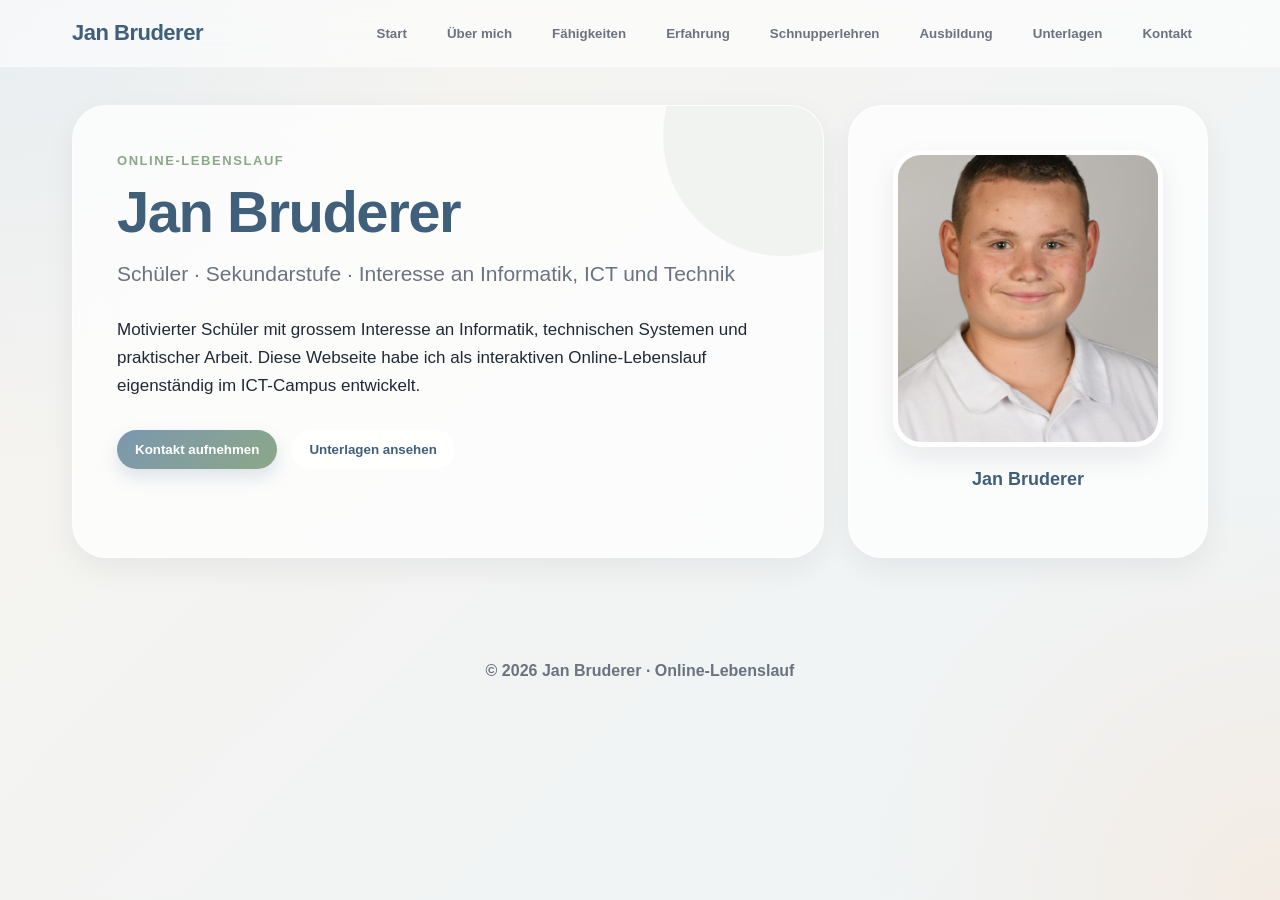
==== commit 4c4c835f: "Merge branch 'main' of https://github.com/JanBruderer/Lebenslauf" ====
--- a/index.html
+++ b/index.html
@@ -4,52 +4,14 @@
 <head>
   <meta charset="UTF-8">
   <meta name="viewport" content="width=device-width, initial-scale=1.0">
-
-  <meta
-    name="description"
-    content="Online-Lebenslauf von Jan Bruderer mit Informationen zu Ausbildung, Fähigkeiten, Projekten, Schnupperlehren und Bewerbungsunterlagen."
-  >
-
-  <meta property="og:title" content="Jan Bruderer – Online-Lebenslauf">
-  <meta
-    property="og:description"
-    content="Online-Lebenslauf mit Projekten, Schnupperlehren und Bewerbungsunterlagen."
-  >
-
   <title>Jan Bruderer – Online-Lebenslauf</title>
-
-  <link
-    rel="icon"
-    href="data:image/svg+xml,<svg xmlns='http://www.w3.org/2000/svg' viewBox='0 0 100 100'><text y='0.9em' font-size='90'>💻</text></svg>"
-  >
-
   <link rel="stylesheet" href="style.css">
 
-  <link
-    rel="stylesheet"
-    href="https://cdnjs.cloudflare.com/ajax/libs/font-awesome/6.5.1/css/all.min.css"
-  >
+  <link rel="stylesheet"
+  href="https://cdnjs.cloudflare.com/ajax/libs/font-awesome/6.5.1/css/all.min.css">
 </head>
 
 <body>
-
-  <!-- =========================
-       HINTERGRUND BUBBLES
-  ========================== -->
-
-  <div class="bubbles">
-    <span class="bubble"></span>
-    <span class="bubble"></span>
-    <span class="bubble"></span>
-    <span class="bubble"></span>
-    <span class="bubble"></span>
-    <span class="bubble"></span>
-  </div>
-
-
-  <!-- =========================
-       NAVIGATION
-  ========================== -->
 
   <nav class="navbar">
     <div class="nav-inner">
@@ -58,50 +20,18 @@
         Jan Bruderer
       </div>
 
-      <div class="nav-links">
-
-        <button
-          class="active-btn"
-          onclick="showPage('start')"
-        >
-          Start
-        </button>
-
-        <button onclick="showPage('ueber')">
-          Über mich
-        </button>
-
-        <button onclick="showPage('faehigkeiten')">
-          Fähigkeiten
-        </button>
-
-        <button onclick="showPage('projekte')">
-          Projekte
-        </button>
-
-        <button onclick="showPage('erfahrung')">
-          Erfahrung
-        </button>
-
-        <button onclick="showPage('schnupper')">
-          Schnupperlehren
-        </button>
-
-        <button onclick="showPage('ausbildung')">
-          Ausbildung
-        </button>
-
-        <button onclick="showPage('unterlagen')">
-          Unterlagen
-        </button>
-
-        <button onclick="showPage('kontakt')">
-          Kontakt
-        </button>
-
-      </div>
+    <div class="nav-links">
+      <button onclick="showPage('start')">Start</button>
+      <button onclick="showPage('ueber')">Über mich</button>
+      <button onclick="showPage('faehigkeiten')">Fähigkeiten</button>
+      <button onclick="showPage('erfahrung')">Erfahrung</button>
+      <button onclick="showPage('schnupper')">Schnupperlehren</button>
+      <button onclick="showPage('ausbildung')">Ausbildung</button>
+      <button onclick="showPage('unterlagen')">Unterlagen</button>
+      <button onclick="showPage('kontakt')">Kontakt</button>
     </div>
-  </nav>
+  </div>
+</nav>
 
 
   <!-- =========================
@@ -140,52 +70,11 @@
             eigenständig im ICT-Campus entwickelt.
           </p>
 
-          <div class="hero-buttons">
-
-            <button
-              onclick="showPage('kontakt')"
-              class="primary-btn"
-            >
-              Kontakt aufnehmen
-            </button>
-
-            <button
-              onclick="showPage('unterlagen')"
-              class="secondary-btn"
-            >
-              Unterlagen ansehen
-            </button>
-
-          </div>
-
-
-          <div class="hero-highlights">
-
-            <div>
-              <strong>ICT-Campus</strong>
-              <span>
-                Programmieren und technische Projekte
-              </span>
-            </div>
-
-            <div>
-              <strong>Schnupperlehren</strong>
-              <span>
-                Einblicke in ICT und technische Berufe
-              </span>
-            </div>
-
-            <div>
-              <strong>Eigene Projekte</strong>
-              <span>
-                Webseiten mit HTML, CSS und ersten interaktiven Elementen
-              </span>
-            </div>
-
-          </div>
-
-        </div>
-
+        <div class="hero-buttons">
+          <button onclick="showPage('kontakt')" class="primary-btn">Kontakt aufnehmen</button>
+          <button onclick="showPage('unterlagen')" class="secondary-btn">Unterlagen ansehen</button>
+        </div>
+      </div>
 
         <div class="photo-card">
 
@@ -204,207 +93,52 @@
 
     </section>
 
-
-    <!-- =========================
-         ÜBER MICH
-    ========================== -->
-
-    <section id="ueber" class="site-page">
-
-      <div class="section">
-
-        <h2>
-          <i class="fa-solid fa-user"></i>
-          Über mich
-        </h2>
-
-
-        <div class="about-grid">
-
-          <div class="about-card">
-
-            <h3>
-              <i class="fa-solid fa-laptop-code"></i>
-              Informatik & Technik
-            </h3>
-
-            <p>
-              Ich bin eine motivierte, offene und ehrgeizige Person,
-              die sich gerne weiterentwickelt und neue Herausforderungen
-              annimmt. Besonders interessiere ich mich für Informatik
-              und digitale Technologien.
-            </p>
-
-            <p>
-              Durch meine Zeit beim ICT Campus konnte ich wertvolle
-              Erfahrungen sammeln, spannende Einblicke in die
-              Informatikwelt erhalten und mein Interesse an Technologie
-              noch weiter stärken.
-            </p>
-
-          </div>
-
-
-          <div class="about-card">
-
-            <h3>
-              <i class="fa-solid fa-code"></i>
-              Digitale Lösungen
-            </h3>
-
-            <p>
-              Ich interessiere mich besonders dafür, wie digitale
-              Lösungen den Alltag verbessern können und wie man mit
-              Technologie neue Ideen umsetzen kann.
-            </p>
-
-            <p>
-              Die Informatik entwickelt sich ständig weiter und genau
-              das motiviert mich, neugierig zu bleiben und Neues zu
-              entdecken.
-            </p>
-
-          </div>
-
-
-          <div class="about-card">
-
-            <h3>
-              <i class="fa-solid fa-earth-europe"></i>
-              Persönliche Entwicklung
-            </h3>
-
-            <p>
-              Neben der Informatik spielt auch persönliche
-              Weiterentwicklung eine grosse Rolle in meinem Leben.
-              Ein Sprachaufenthalt hat mir geholfen, selbstständiger
-              zu werden, neue Menschen kennenzulernen und mich an
-              neue Situationen anzupassen.
-            </p>
-
-          </div>
-
-
-          <div class="about-card">
-
-            <h3>
-              <i class="fa-solid fa-people-group"></i>
-              Sport & Verantwortung
-            </h3>
-
-            <p>
-              Durch Handball und Aikido habe ich gelernt,
-              Verantwortung zu übernehmen, diszipliniert zu bleiben
-              und nie zu schnell aufzugeben. Vor allem als
-              Handballtorwart sind Konzentration, Teamgeist und Ruhe
-              sehr wichtig.
-            </p>
-
-          </div>
-
-
-          <div class="about-card wide-card">
-
-            <h3>
-              <i class="fa-solid fa-bullseye"></i>
-              Motivation & Zukunft
-            </h3>
-
-            <p>
-              Freunde beschreiben mich oft als zuverlässig,
-              hilfsbereit und zielstrebig. Neue Projekte motivieren
-              mich besonders, weil ich dabei kreativ sein und
-              gleichzeitig Neues lernen kann.
-            </p>
-
-            <p>
-              Für mich ist es wichtig, nie stehen zu bleiben und mich
-              sowohl persönlich als auch fachlich ständig
-              weiterzuentwickeln.
-            </p>
-
-          </div>
-
-        </div>
-
-      </div>
-
-    </section>
-
-
-    <!-- =========================
-         FÄHIGKEITEN
-    ========================== -->
-
-    <section id="faehigkeiten" class="site-page">
-
-      <div class="section">
-
-        <h2>
-          <i class="fa-solid fa-lightbulb"></i>
-          Fähigkeiten
-        </h2>
-
-
-        <div class="skills-grid">
-
-          <div class="skill-card">
-            <strong>Informatik</strong>
-            <span>ICT-Campus, ECDL Zertifikat</span>
-          </div>
-
-          <div class="skill-card">
-            <strong>HTML & CSS</strong>
-            <span>Grundlagen durch eigene Webseiten</span>
-          </div>
-
-          <div class="skill-card">
-            <strong>JavaScript</strong>
-            <span>Erste Einblicke, aktuell am Lernen</span>
-          </div>
-
-          <div class="skill-card">
-            <strong>Logisches Denken</strong>
-            <span>Programmieren, Schule und ICT-Campus</span>
-          </div>
-
-          <div class="skill-card">
-            <strong>Teamfähigkeit</strong>
-            <span>Handball</span>
-          </div>
-
-          <div class="skill-card">
-            <strong>Disziplin</strong>
-            <span>Aikido und Handball</span>
-          </div>
-
-          <div class="skill-card">
-            <strong>Ausdauer</strong>
-            <span>ICT-Campus, Aikido, Handball und Schule</span>
-          </div>
-
-          <div class="skill-card">
-            <strong>Belastbarkeit</strong>
-            <span>Schule, Sport und neue Herausforderungen</span>
-          </div>
-
-          <div class="skill-card">
-            <strong>Konzentration</strong>
-            <span>Aikido und schulische Arbeit</span>
-          </div>
-
-          <div class="skill-card">
-            <strong>Verantwortung</strong>
-            <span>
-              Sprachaufenthalt England, Aikido Kindertraining
-            </span>
-          </div>
-
-        </div>
-
-      </div>
-
-    </section>
+ <section id="ueber" class="site-page">
+  <div class="section">
+    <h2><i class="fa-solid fa-user"></i> Über mich</h2>
+
+    <div class="about-text">
+      <p>
+        Ich bin eine motivierte, offene und ehrgeizige Person, die sich gerne weiterentwickelt und neue Herausforderungen annimmt. Besonders interessiere ich mich für Informatik und digitale Technologien. Mich fasziniert, wie Technik funktioniert und wie man mit kreativen Ideen Probleme lösen oder neue Projekte entwickeln kann. Ich arbeite gerne logisch, lerne schnell Neues dazu und probiere mich immer wieder an neuen Themen aus. Durch meine Zeit beim ICT Campus konnte ich wertvolle Erfahrungen sammeln, spannende Einblicke in die Informatikwelt erhalten und mein Interesse an Technologie noch weiter stärken. Vor allem gefällt mir, dass die Informatik ständig neue Möglichkeiten bietet und man nie aufhört dazuzulernen. Genau diese Mischung aus Kreativität, logischem Denken und Innovation macht diesen Bereich für mich so spannend.
+      </p>
+
+      <p>
+        Ich interessiere mich besonders dafür, wie digitale Lösungen den Alltag verbessern können und wie man mit Technologie neue Ideen umsetzen kann. Dabei arbeite ich gerne an Projekten, bei denen man kreativ denken und gleichzeitig strukturiert arbeiten muss. Ich finde es spannend, neue Programme, Systeme oder digitale Trends kennenzulernen und mich immer weiterzubilden. Die Informatik entwickelt sich ständig weiter und genau das motiviert mich, immer neugierig zu bleiben und Neues zu entdecken.
+      </p>
+
+      <p>
+        Neben der Informatik spielt auch persönliche Weiterentwicklung eine grosse Rolle in meinem Leben. Ich versuche immer, aus Erfahrungen zu lernen und mich Schritt für Schritt zu verbessern. Ein Sprachaufenthalt hat mir dabei besonders geholfen. Dort konnte ich nicht nur meine Sprachkenntnisse verbessern, sondern auch selbstständiger werden, neue Menschen kennenlernen und lernen, mich an neue Situationen anzupassen. Diese Erfahrung hat mich offener, selbstbewusster und unabhängiger gemacht und mir gezeigt, wie wichtig Kommunikation, Offenheit und Anpassungsfähigkeit sind. Gleichzeitig habe ich gelernt, aus meiner Komfortzone herauszukommen und neue Herausforderungen anzunehmen.
+      </p>
+
+      <p>
+        Auch Sport ist ein wichtiger Teil meines Alltags. Durch Handball und Aikido habe ich gelernt, Verantwortung zu übernehmen, diszipliniert zu bleiben und nie zu schnell aufzugeben. Vor allem als Handballtorwart sind Konzentration, Teamgeist und Ruhe in schwierigen Situationen sehr wichtig. Der Sport hat mir gezeigt, wie wichtig Zusammenhalt, Vertrauen und harte Arbeit sind. Gleichzeitig hilft er mir, einen guten Ausgleich zum Alltag zu haben und immer motiviert zu bleiben. Ich mag es, Teil eines Teams zu sein, gemeinsam Ziele zu erreichen und mich stetig zu verbessern. Sport hat mich mental stärker gemacht und mir beigebracht, auch unter Druck ruhig und fokussiert zu bleiben.
+      </p>
+
+      <p>
+        Freunde beschreiben mich oft als zuverlässig, hilfsbereit und zielstrebig. Ich arbeite gerne mit anderen zusammen, kann aber auch selbstständig Verantwortung übernehmen. Neue Projekte motivieren mich besonders, weil ich dabei kreativ sein und gleichzeitig Neues lernen kann. Ich interessiere mich allgemein für Technik, digitale Entwicklungen und alles, was mit Innovation und Zukunft zu tun hat. Dabei finde ich es spannend, neue Ideen auszuprobieren und eigene Lösungen zu entwickeln. Ich bin jemand, der gerne dazulernt und sich nicht mit dem Minimum zufriedengibt.
+      </p>
+
+      <p>
+        Für mich ist es wichtig, nie stehen zu bleiben und mich sowohl persönlich als auch fachlich ständig weiterzuentwickeln. Ich bin neugierig, lernbereit und motiviert, neue Erfahrungen zu sammeln und an meinen Zielen zu arbeiten. Mit meiner offenen Art, meiner Motivation und meinem Interesse an Informatik möchte ich auch in Zukunft neue Chancen nutzen, mich weiterbilden und an spannenden Projekten arbeiten. Ich freue mich darauf, neue Erfahrungen zu sammeln, mein Wissen weiter auszubauen und mich immer wieder neuen Herausforderungen zu stellen.
+      </p>
+    </div>
+  </div>
+</section>
+  <section id="faehigkeiten" class="site-page">
+    <div class="section">
+      <h2><i class="fa-solid fa-lightbulb"></i> Fähigkeiten</h2>
+
+      <div class="skills-grid">
+        <div class="skill-card"><strong>Informatik</strong><span>ICT-Campus, ECDL Zertifikat</span></div>
+        <div class="skill-card"><strong>Teamfähigkeit</strong><span>Handball</span></div>
+        <div class="skill-card"><strong>Disziplin</strong><span>Aikido und Handball</span></div>
+        <div class="skill-card"><strong>Ausdauer</strong><span>ICT-Campus, Aikido, Handball und Schule</span></div>
+        <div class="skill-card"><strong>Belastbarkeit</strong><span>Schule, Sport und neue Herausforderungen</span></div>
+        <div class="skill-card"><strong>Konzentration</strong><span>Aikido und schulische Arbeit</span></div>
+        <div class="skill-card"><strong>Verantwortung</strong><span>Sprachaufenthalt England, Aikido Kindertraining</span></div>
+      </div>
+    </div>
+  </section>
 
 
     <!-- =========================
@@ -529,165 +263,57 @@
 
         <!-- FERIENJOB 2026 -->
 
-        <article class="experience-card">
-
-          <div class="experience-top">
-
-            <h3>
-              Ferienjob Elektroinstallateur – Elektro Binder AG
-            </h3>
-
-            <span>
-              Sommer 2026 · 2 Wochen
-            </span>
-
-          </div>
-
-          <p>
-            Im Sommer 2026 arbeitete ich während zwei Wochen bei der
-            Elektro Binder AG. Dabei erhielt ich einen vertieften
-            Einblick in den Berufsalltag eines Elektroinstallateurs
-            und konnte bei verschiedenen praktischen Arbeiten
-            mithelfen. Ich lernte neue Werkzeuge, Materialien und
-            Arbeitsabläufe kennen und konnte mein technisches
-            Verständnis weiterentwickeln. Besonders gefallen hat mir,
-            dass ich vieles direkt in der Praxis ausprobieren und
-            dabei viel Neues lernen konnte. Der Ferienjob hat mir
-            zudem gezeigt, wie wichtig sorgfältiges Arbeiten,
-            Zuverlässigkeit und Teamarbeit sind.
-          </p>
-
-        </article>
-
-
-        <!-- SPRACHAUFENTHALT -->
-
-        <article class="experience-card">
-
-          <div class="experience-top">
-
-            <h3>
-              Sprachaufenthalt England – Torquay
-            </h3>
-
-            <span>
-              Sommer 2025
-            </span>
-
-          </div>
-
-          <p>
-            Im Sommer 2025 absolvierte ich einen dreiwöchigen
-            Sprachaufenthalt in Torquay, England. Während dieser Zeit
-            konnte ich meine Englischkenntnisse verbessern,
-            internationale Erfahrungen sammeln und selbstständiger
-            werden.
-          </p>
-
-          <div class="button-row">
-
-            <a
-              href="https://www.esl.ch/de/lp/sprachaufenthalte?idesl=00eeb030a9d4a2b8f1e3522e31ab2298&msclkid=7831540d3b3c1270c00b3da6d71dca9e&utm_source=bing&utm_medium=cpc&utm_campaign=CHDE%20-%20BRA&utm_term=ESL&utm_content=ALL%20-%20Brand"
-              target="_blank"
-              rel="noopener noreferrer"
-            >
-              ESL Sprachreisen
-            </a>
-
-            <a
-              href="https://www.kaplaninternational.com/language-schools/united-kingdom/torquay"
-              target="_blank"
-              rel="noopener noreferrer"
-            >
-              Kaplan Torquay
-            </a>
-
-            <a
-              href="sprachaufenthalt.pdf"
-              target="_blank"
-              rel="noopener noreferrer"
-            >
-              Zertifikat öffnen
-            </a>
-
-          </div>
-
-        </article>
-
-
-        <!-- ICT CAMPUS -->
-
-        <article class="experience-card">
-
-          <div class="experience-top">
-
-            <h3>
-              ICT-Campus – Informatik-Förderprogramm
-            </h3>
-
-            <span>
-              ab Mai 2025
-            </span>
-
-          </div>
-
-          <p>
-            Am ICT Campus lerne ich verschiedene Programmierkonzepte
-            kennen. Ich beschäftige mich selbstständig damit, wie
-            Programme und Algorithmen funktionieren, und arbeite jeden
-            zweiten Samstag an verschiedenen Projekten.
-          </p>
-
-          <div class="button-row">
-
-            <a
-              href="https://www.ict-scouts.ch/de/campus/index.php"
-              target="_blank"
-              rel="noopener noreferrer"
-            >
-              ICT Scouts Campus
-            </a>
-
-            <a
-              href="ict-campus.pdf"
-              target="_blank"
-              rel="noopener noreferrer"
-            >
-              Zertifikat öffnen
-            </a>
-
-          </div>
-
-        </article>
-
-
-        <!-- AIKIDO -->
-
-        <article class="experience-card">
-
-          <div class="experience-top">
-
-            <h3>
-              Aikido – Trainer beim Kindertraining
-            </h3>
-
-            <span>
-              2022 – heute
-            </span>
-
-          </div>
-
-          <p>
-            Beim Kindertraining übernehme ich Verantwortung,
-            unterstütze jüngere Teilnehmende und lerne, geduldig,
-            zuverlässig und klar zu kommunizieren.
-          </p>
-
-        </article>
-
-      </div>
-
-    </section>
+      <article class="experience-card">
+        <div class="experience-top">
+          <h3>Sprachaufenthalt England – Torquay</h3>
+          <span>Sommer 2025</span>
+        </div>
+
+        <p>
+          Im Sommer 2025 absolvierte ich einen dreiwöchigen Sprachaufenthalt in Torquay, England.
+          Während dieser Zeit konnte ich meine Englischkenntnisse deutlich verbessern und wertvolle internationale
+          Erfahrungen sammeln. Besonders bereichernd war der Austausch mit Menschen aus verschiedenen Ländern und Kulturen.
+          Da ich alleine unterwegs war, entwickelte ich zudem ein höheres Mass an Selbstständigkeit und Eigenverantwortung.
+        </p>
+
+        <div class="button-row">
+          <a href="https://www.esl.ch/de/lp/sprachaufenthalte?idesl=00eeb030a9d4a2b8f1e3522e31ab2298&msclkid=7831540d3b3c1270c00b3da6d71dca9e&utm_source=bing&utm_medium=cpc&utm_campaign=CHDE%20-%20BRA&utm_term=ESL&utm_content=ALL%20-%20Brand" target="_blank" rel="noopener noreferrer">ESL Sprachreisen</a>
+          <a href="https://www.kaplaninternational.com/language-schools/united-kingdom/torquay" target="_blank" rel="noopener noreferrer">Kaplan Torquay</a>
+          <a href="sprachaufenthalt.pdf" target="_blank" rel="noopener noreferrer">Zertifikat öffnen</a>
+        </div>
+      </article>
+
+      <article class="experience-card">
+        <div class="experience-top">
+          <h3>ICT-Campus – Informatik-Förderprogramm</h3>
+          <span>ab Mai 2025</span>
+        </div>
+
+        <p>
+          Am ICT Campus lerne ich verschiedene Programmierkonzepte kennen. Ich beschäftige mich selbstständig damit,
+          wie Programme und Algorithmen funktionieren, und verstehe dadurch technische Zusammenhänge immer besser.
+          Der ICT Campus ist ein spannender Lernort, an dem ich jeden zweiten Samstag vier Stunden lang an verschiedenen Projekten arbeite.
+        </p>
+
+        <div class="button-row">
+          <a href="https://www.ict-scouts.ch/de/campus/index.php" target="_blank" rel="noopener noreferrer">ICT Scouts Campus</a>
+          <a href="ict-campus.pdf" target="_blank" rel="noopener noreferrer">Zertifikat öffnen</a>
+        </div>
+      </article>
+
+      <article class="experience-card">
+        <div class="experience-top">
+          <h3>Aikido – Trainer beim Kindertraining</h3>
+          <span>2022 – heute</span>
+        </div>
+
+        <p>
+          Beim Kindertraining übernehme ich Verantwortung, unterstütze jüngere Teilnehmende
+          und lerne, geduldig, zuverlässig und klar zu kommunizieren.
+        </p>
+      </article>
+    </div>
+  </section>
 
 
     <!-- =========================
@@ -704,165 +330,58 @@
         </h2>
 
 
-        <div class="job-grid">
-
-
-          <!-- GEBÄUDEINFORMATIKER -->
-
-          <div class="job-card">
-
-            <h3>
-              Gebäudeinformatiker EFZ
-            </h3>
-
-            <ul>
-
-              <li>
-                <a
-                  href="https://lehmann.ch/"
-                  target="_blank"
-                  rel="noopener noreferrer"
-                >
-                  Lehmann Elektro AG
-                </a>
-                – 26. September 2025
-              </li>
-
-              <li>
-                <a
-                  href="https://www.baumann-electro.ch/de/"
-                  target="_blank"
-                  rel="noopener noreferrer"
-                >
-                  Baumann Electro AG
-                </a>
-                – 9.–10. Oktober 2025
-
-                <div class="pdf-link-box">
-                  <a
-                    href="bericht-baumann-gebaeudeinformatiker.pdf"
-                    target="_blank"
-                    rel="noopener noreferrer"
-                  >
-                    Schnupperbericht
-                  </a>
-                </div>
-              </li>
-
-              <li>
-                <a
-                  href="https://www.bichler.ch/"
-                  target="_blank"
-                  rel="noopener noreferrer"
-                >
-                  Bichler + Partner AG
-                </a>
-                – 5. Februar 2026
-
-                <div class="pdf-link-box">
-                  <a
-                    href="bericht-bichler-partner.pdf"
-                    target="_blank"
-                    rel="noopener noreferrer"
-                  >
-                    Schnupperbericht
-                  </a>
-                </div>
-              </li>
-
-              <li>
-                <a
-                  href="https://www.ibg.ch/engineering"
-                  target="_blank"
-                  rel="noopener noreferrer"
-                >
-                  IBG Engineering AG
-                </a>
-                – 22. November 2025
-              </li>
-
-              <li>
-                <a
-                  href="https://www.flughafen-zuerich.ch/de/unternehmen"
-                  target="_blank"
-                  rel="noopener noreferrer"
-                >
-                  Flughafen Zürich AG
-                </a>
-                – 21. April 2026
-
-                <div class="pdf-link-box">
-                  <a
-                    href="bericht-flughafen-zuerich.pdf"
-                    target="_blank"
-                    rel="noopener noreferrer"
-                  >
-                    Schnupperbericht
-                  </a>
-                </div>
-              </li>
-
-              <li>
-                <a
-                  href="https://www.techcom.ch/"
-                  target="_blank"
-                  rel="noopener noreferrer"
-                >
-                  TechCom electro AG
-                </a>
-                – 23.–24. April 2026
-
-                <div class="pdf-link-box">
-                  <a
-                    href="bericht-techcom.pdf"
-                    target="_blank"
-                    rel="noopener noreferrer"
-                  >
-                    Schnupperbericht
-                  </a>
-                </div>
-              </li>
-
-            </ul>
-
-          </div>
-
-
-          <!-- ELEKTROINSTALLATEUR -->
-
-          <div class="job-card">
-
-            <h3>
-              Elektroinstallateur EFZ
-            </h3>
-
-            <ul>
-
-              <li>
-                <a
-                  href="https://www.baumann-electro.ch/de/"
-                  target="_blank"
-                  rel="noopener noreferrer"
-                >
-                  Baumann Electro AG
-                </a>
-                – 7.–8. Oktober 2025
-              </li>
-
-              <li>
-                <a
-                  href="https://www.etavis.ch/"
-                  target="_blank"
-                  rel="noopener noreferrer"
-                >
-                  ETAVIS
-                </a>
-                – 20. April 2026
-              </li>
-
-            </ul>
-
-          </div>
+      <div class="job-grid">
+
+        <div class="job-card">
+          <h3>Gebäudeinformatiker EFZ</h3>
+          <ul>
+            <li><a href="https://lehmann.ch/" target="_blank" rel="noopener noreferrer">Lehmann Elektro AG</a> – 26. September 2025</li>
+
+            <li>
+              <a href="https://www.baumann-electro.ch/de/" target="_blank" rel="noopener noreferrer">Baumann Electro AG</a> – 9.–10. Oktober 2025
+              <div class="pdf-link-box">
+                <a href="bericht-baumann-gebaeudeinformatiker.pdf" target="_blank" rel="noopener noreferrer">Schnupperbericht ansehen</a>
+              </div>
+            </li>
+
+            <li>
+              <a href="https://www.bichler.ch/" target="_blank" rel="noopener noreferrer">Bichler + Partner AG</a> – 5. Februar 2026
+              <div class="pdf-link-box">
+                <a href="bericht-bichler-partner.pdf" target="_blank" rel="noopener noreferrer">Schnupperbericht ansehen</a>
+              </div>
+            </li>
+
+            <li><a href="https://www.ibg.ch/engineering" target="_blank" rel="noopener noreferrer">IBG Engineering AG</a> – 22. November 2025</li>
+
+            <li>
+              <a href="https://www.flughafen-zuerich.ch/de/unternehmen" target="_blank" rel="noopener noreferrer">Flughafen Zürich AG</a> – 21. April 2026
+              <div class="pdf-link-box">
+                <a href="bericht-flughafen-zuerich.pdf" target="_blank" rel="noopener noreferrer">Schnupperbericht ansehen</a>
+              </div>
+            </li>
+
+            <li>
+              <a href="https://www.techcom.ch/" target="_blank" rel="noopener noreferrer">TechCom electro AG</a> – 23.–24. April 2026
+              <div class="pdf-link-box">
+                <a href="bericht-techcom.pdf" target="_blank" rel="noopener noreferrer">Schnupperbericht ansehen</a>
+              </div>
+            </li>
+          </ul>
+        </div>
+
+        <div class="job-card">
+          <h3>Elektroinstallateur EFZ</h3>
+          <ul>
+            <li><a href="https://www.baumann-electro.ch/de/" target="_blank" rel="noopener noreferrer">Baumann Electro AG</a> – 7.–8. Oktober 2025</li>
+
+            <li>
+              <a href="https://www.etavis.ch/" target="_blank" rel="noopener noreferrer">ETAVIS</a> – 20. April 2026
+              <div class="pdf-link-box">
+                <a href="bericht-etavis.pdf" target="_blank" rel="noopener noreferrer">Schnupperbericht ansehen</a>
+              </div>
+            </li>
+          </ul>
+        </div>
 
 
           <!-- MULTIMEDIAELEKTRONIKER -->
@@ -916,129 +435,50 @@
 
           </div>
 
-
-          <!-- AUTOMATIKER -->
-
-          <div class="job-card">
-
-            <h3>
-              Automatiker EFZ
-            </h3>
-
-            <ul>
-
-              <li>
-                <a
-                  href="https://schmidautomation.com/"
-                  target="_blank"
-                  rel="noopener noreferrer"
-                >
-                  Schmid Automation AG
-                </a>
-                – 12. Februar 2026
-
-                <div class="pdf-link-box">
-
-                  <a
-                    href="bericht-schmid-automation.pdf"
-                    target="_blank"
-                    rel="noopener noreferrer"
-                  >
-                    Schnupperbericht
-                  </a>
-
-                </div>
-
-              </li>
-
-            </ul>
-
-          </div>
-
-
-          <!-- ICT FACHMANN -->
-
-          <div class="job-card">
-
-            <h3>
-              ICT-Fachmann EFZ
-            </h3>
-
-            <ul>
-
-              <li>
-
-                <a
-                  href="https://www.h-och.ch/"
-                  target="_blank"
-                  rel="noopener noreferrer"
-                >
-                  HOCH Health Ostschweiz
-                </a>
-
-                – 1. April 2026
-
-                <div class="pdf-link-box">
-
-                  <a
-                    href="bericht-hoch-health.pdf"
-                    target="_blank"
-                    rel="noopener noreferrer"
-                  >
-                    Schnupperbericht
-                  </a>
-
-                </div>
-
-              </li>
-
-
-              <li>
-
-                <a
-                  href="https://www.raiffeisen.ch/rch/de.html"
-                  target="_blank"
-                  rel="noopener noreferrer"
-                >
-                  Raiffeisen Schweiz
-                </a>
-
-                – 27. April 2026, Infoanlass
-
-                
-
-              </li>
-
-            </ul>
-
-          </div>
-
-
-          <!-- WEITERES -->
-
-          <div class="job-card wide-card">
-
-            <h3>
-              Weiteres
-            </h3>
-
-            <ul>
-
-              <li>
-                Infoabend Abacus – Informatiker EFZ Fachrichtung
-                Plattformentwickler und Applikationsentwickler EFZ
-                sowie ICT-Fachmann EFZ – 12. März 2026
-              </li>
-
-            </ul>
-
-          </div>
-
-        </div>
-
-      </div>
-
-    </section>
+        <div class="job-card">
+          <h3>Automatiker EFZ</h3>
+          <ul>
+            <li>
+              <a href="https://schmidautomation.com/" target="_blank" rel="noopener noreferrer">Schmid Automation AG</a> – 12. Februar 2026
+              <div class="pdf-link-box">
+                <a href="bericht-schmid-automation.pdf" target="_blank" rel="noopener noreferrer">Schnupperbericht ansehen</a>
+              </div>
+            </li>
+          </ul>
+        </div>
+
+        <div class="job-card">
+          <h3>ICT-Fachmann EFZ</h3>
+          <ul>
+            <li>
+              <a href="https://www.h-och.ch/" target="_blank" rel="noopener noreferrer">HOCH Health Ostschweiz</a> – 1. April 2026
+              <div class="pdf-link-box">
+                <a href="bericht-hoch-health.pdf" target="_blank" rel="noopener noreferrer">Schnupperbericht ansehen</a>
+              </div>
+            </li>
+
+            <li>
+              <a href="https://www.raiffeisen.ch/rch/de.html" target="_blank" rel="noopener noreferrer">Raiffeisen Schweiz</a> – 27. April 2026, Infoanlass
+              <div class="pdf-link-box">
+                <a href="bericht-raiffeisen-bestaetigung.pdf" target="_blank" rel="noopener noreferrer">Bestätigung ansehen</a>
+              </div>
+            </li>
+          </ul>
+        </div>
+
+        <div class="job-card wide-card">
+          <h3>Weiteres</h3>
+          <ul>
+            <li>
+              Infoabend Abacus – Informatiker EFZ Fachrichtung Plattformentwickler und Applikationsentwickler EFZ
+              sowie ICT-Fachmann EFZ – 12. März 2026
+            </li>
+          </ul>
+        </div>
+
+      </div>
+    </div>
+  </section>
 
 
     <!-- =========================
@@ -1137,264 +577,70 @@
 
     </section>
 
-
-    <!-- =========================
-         UNTERLAGEN
-    ========================== -->
-
-    <section id="unterlagen" class="site-page">
-
-      <div class="section">
-
-        <h2>
-          <i class="fa-solid fa-folder-open"></i>
-          Zertifikate & Bewerbungsunterlagen
-        </h2>
-
-        <p class="section-text">
-          Hier befinden sich meine wichtigsten Bewerbungsunterlagen,
-          Zertifikate und Nachweise.
-        </p>
-
-
-        <!-- BEWERBUNGSUNTERLAGEN -->
-
-        <h3 class="document-group-title">
-          Bewerbungsunterlagen
-        </h3>
-
-        <div class="documents-grid">
-
-
-          <div class="document-card">
-
-            <div class="document-icon">
-              <i class="fa-solid fa-file-lines"></i>
-            </div>
-
-            <h3>
-              Lebenslauf
-            </h3>
-
-            <p>
-              Vollständiger Lebenslauf als PDF-Version.
-            </p>
-
-            <a
-              href="lebenslauf.pdf"
-              target="_blank"
-              rel="noopener noreferrer"
-            >
-              Lebenslauf öffnen
-            </a>
-
-          </div>
-
-
-          <div class="document-card">
-
-            <div class="document-icon">
-              <i class="fa-solid fa-graduation-cap"></i>
-            </div>
-
-            <h3>
-              Zeugnisse
-            </h3>
-
-            <p>
-              Schulzeugnisse und schulische Leistungen.
-            </p>
-
-            <a
-              href="zeugnisse.pdf"
-              target="_blank"
-              rel="noopener noreferrer"
-            >
-              Zeugnisse öffnen
-            </a>
-
-          </div>
-
-        </div>
-
-
-        <!-- ZERTIFIKATE -->
-
-        <h3 class="document-group-title">
-          Zertifikate & Nachweise
-        </h3>
-
-
-        <div class="documents-grid">
-
-
-          <!-- ICT CAMPUS -->
-
-          <div class="document-card">
-
-            <div class="document-icon">
-              <i class="fa-solid fa-laptop-code"></i>
-            </div>
-
-            <h3>
-              ICT-Campus Zertifikat
-            </h3>
-
-            <p>
-              Teilnahme am Informatik-Förderprogramm ICT-Campus.
-            </p>
-
-            <a
-              href="ict-campus.pdf"
-              target="_blank"
-              rel="noopener noreferrer"
-            >
-              Zertifikat öffnen
-            </a>
-
-          </div>
-
-
-          <!-- SPRACHAUFENTHALT -->
-
-          <div class="document-card">
-
-            <div class="document-icon">
-              <i class="fa-solid fa-earth-europe"></i>
-            </div>
-
-            <h3>
-              Sprachaufenthalt England
-            </h3>
-
-            <p>
-              Nachweis des Sprachaufenthalts in Torquay.
-            </p>
-
-            <a
-              href="sprachaufenthalt.pdf"
-              target="_blank"
-              rel="noopener noreferrer"
-            >
-              Zertifikat öffnen
-            </a>
-
-          </div>
-
-
-          <!-- ECDL -->
-
-          <div class="document-card">
-
-            <div class="document-icon">
-              <i class="fa-solid fa-computer"></i>
-            </div>
-
-            <h3>
-              ECDL Zertifikat
-            </h3>
-
-            <p>
-              Nachweis meiner Kenntnisse im Umgang mit verschiedenen
-              digitalen Anwendungen.
-            </p>
-
-            <a
-              href="ecdl.pdf"
-              target="_blank"
-              rel="noopener noreferrer"
-            >
-              Zertifikat öffnen
-            </a>
-
-          </div>
-
-
-          <!-- STELLWERK -->
-
-          <div class="document-card">
-
-            <div class="document-icon">
-              <i class="fa-solid fa-chart-line"></i>
-            </div>
-
-            <h3>
-              Stellwerk
-            </h3>
-
-            <p>
-              Ergebnisse meiner Stellwerk-Standortbestimmung.
-            </p>
-
-            <a
-              href="stellwerk.pdf"
-              target="_blank"
-              rel="noopener noreferrer"
-            >
-              Stellwerk öffnen
-            </a>
-
-          </div>
-
-
-          <!-- CAMBRIDGE -->
-
-          <div class="document-card upcoming">
-
-            <div class="document-icon">
-              <i class="fa-solid fa-language"></i>
-            </div>
-
-            <h3>
-              Cambridge B2 First
-            </h3>
-
-            <p>
-              Die Cambridge B2 First Prüfung ist für Frühling 2027
-              geplant.
-            </p>
-
-          </div>
-
-        </div>
-
-      </div>
-
-    </section>
-
-
-    <!-- =========================
-         KONTAKT
-    ========================== -->
-
-    <section id="kontakt" class="site-page">
-
-      <div class="section">
-
-        <h2>
-          <i class="fa-solid fa-address-card"></i>
-          Kontakt
-        </h2>
-
-        <p class="section-text">
-          Für Rückfragen oder weitere Informationen stehe ich gerne
-          zur Verfügung.
-        </p>
-
-
-        <div class="grid-2">
-
-          <div class="info-card">
-
-            <strong>
-              E-Mail
-            </strong>
-
-            <a href="mailto:Jan.bruderer11@gmail.com">
-              Jan.bruderer11@gmail.com
-            </a>
-
-          </div>
+  <section id="unterlagen" class="site-page">
+    <div class="section">
+      <h2><i class="fa-solid fa-folder-open"></i> Zertifikate & Bewerbungsunterlagen</h2>
+
+      <p class="section-text">
+        Hier befinden sich meine wichtigsten Unterlagen, Zertifikate und Nachweise.
+      </p>
+
+      <div class="documents-grid">
+
+        <div class="document-card">
+          <div class="document-icon blue"><i class="fa-solid fa-file-lines"></i></div>
+          <h3>Lebenslauf</h3>
+          <p>Vollständiger Lebenslauf als PDF-Version.</p>
+          <a href="lebenslauf.pdf" target="_blank" rel="noopener noreferrer">PDF öffnen</a>
+        </div>
+
+        <div class="document-card">
+          <div class="document-icon green"><i class="fa-solid fa-graduation-cap"></i></div>
+          <h3>Zeugnisse</h3>
+          <p>Schulzeugnisse und schulische Leistungen.</p>
+          <a href="zeugnisse.pdf" target="_blank" rel="noopener noreferrer">PDF öffnen</a>
+        </div>
+
+        <div class="document-card">
+          <div class="document-icon blue"><i class="fa-solid fa-laptop-code"></i></div>
+          <h3>ICT-Campus Zertifikat</h3>
+          <p>Teilnahme am Informatik-Förderprogramm ICT-Campus.</p>
+          <a href="ict-campus.pdf" target="_blank" rel="noopener noreferrer">Zertifikat öffnen</a>
+        </div>
+
+        <div class="document-card">
+          <div class="document-icon teal"><i class="fa-solid fa-earth-europe"></i></div>
+          <h3>Sprachaufenthalt England</h3>
+          <p>Nachweis des Sprachaufenthalts in Torquay.</p>
+          <a href="sprachaufenthalt.pdf" target="_blank" rel="noopener noreferrer">Zertifikat öffnen</a>
+        </div>
+
+        <div class="document-card upcoming">
+          <div class="document-icon dark"><i class="fa-solid fa-computer"></i></div>
+          <h3>ECDL Zertifikat</h3>
+          <p>Kommt in Kürze.</p>
+        </div>
+
+        <div class="document-card upcoming">
+          <div class="document-icon dark"><i class="fa-solid fa-language"></i></div>
+          <h3>Cambridge First</h3>
+          <p>Englisch-Zertifikat – Kommt in Kürze.</p>
+        </div>
+
+      </div>
+    </div>
+  </section>
+
+  <section id="kontakt" class="site-page">
+    <div class="section">
+      <h2><i class="fa-solid fa-address-card"></i> Kontakt</h2>
+
+      <div class="grid-2">
+        <div class="info-card"><strong>E-Mail</strong><a href="mailto:Jan.bruderer11@gmail.com"> Jan.bruderer11@gmail.com</a></div>
+        <div class="info-card"><strong>Telefon</strong><a href="tel: 0774765792"> 077 476 57 92</a></div>
+        <div class="info-card"><strong>Adresse</strong>Paul-Brandt-Strasse 19<br> 9000 St. Gallen</div>
+        <div class="info-card"><strong>Geburtsdatum</strong> 12. September 2011</div>
+      </div>
 
 
           <div class="info-card">
--- a/style.css
+++ b/style.css
@@ -1,22 +1,23 @@
 :root {
-  --bg: #f7f8f6;
-  --surface: #ffffff;
-  --surface-soft: #f1f3f1;
-
-  --text: #18212a;
-  --muted: #68727c;
-
-  --primary: #23445c;
-  --primary-dark: #173247;
-  --accent: #6f8477;
-
-  --border: #dfe4e1;
-
-  --shadow-sm: 0 4px 14px rgba(20, 30, 40, 0.04);
-  --shadow-md: 0 10px 28px rgba(20, 30, 40, 0.06);
-
-  --radius: 14px;
-  --radius-small: 9px;
+  --bg: #f6f3ee;
+  --bg-2: #eef4f7;
+
+  --card: rgba(255,255,255,0.72);
+
+  --text: #1f2937;
+  --muted: #6b7280;
+
+  --primary: #5b7c99;
+  --primary-dark: #3f5f7b;
+
+  --accent: #8ba888;
+
+  --line: rgba(148,163,184,0.18);
+
+  --shadow:
+    0 10px 30px rgba(15,23,42,0.06);
+
+  --radius: 26px;
 }
 
 * {
@@ -32,202 +33,98 @@
   font-family: Arial, Helvetica, sans-serif;
   background: var(--bg);
   color: var(--text);
+
+  background:
+    radial-gradient(circle at top left, #e8eef2 0%, transparent 30%),
+    radial-gradient(circle at bottom right, #f4ece4 0%, transparent 28%),
+    linear-gradient(135deg, var(--bg), var(--bg-2));
+
+  min-height: 100vh;
   line-height: 1.65;
-  min-height: 100vh;
-  overflow-x: hidden;
-}
-
-/* =========================
-   DEZENTER HINTERGRUND
-========================= */
-
-.bubbles {
-  position: fixed;
-  inset: 0;
-  z-index: 0;
-  overflow: hidden;
-  pointer-events: none;
-}
-
-.bubble {
-  position: absolute;
-  border-radius: 50%;
-  opacity: 0.13;
-  filter: blur(40px);
-  animation: subtleMove 22s ease-in-out infinite;
-}
-
-.bubble:nth-child(1) {
-  width: 320px;
-  height: 320px;
-  background: #8fa7ba;
-  top: 5%;
-  left: -120px;
-}
-
-.bubble:nth-child(2) {
-  width: 280px;
-  height: 280px;
-  background: #8ca08f;
-  top: 40%;
-  right: -100px;
-  animation-delay: 4s;
-}
-
-.bubble:nth-child(3) {
-  width: 220px;
-  height: 220px;
-  background: #c7b89d;
-  bottom: 8%;
-  left: 20%;
-  animation-delay: 8s;
-}
-
-.bubble:nth-child(4),
-.bubble:nth-child(5),
-.bubble:nth-child(6) {
-  display: none;
-}
-
-@keyframes subtleMove {
-  0% {
-    transform: translate(0, 0);
-  }
-
-  50% {
-    transform: translate(35px, -25px);
-  }
-
-  100% {
-    transform: translate(0, 0);
-  }
-}
-
-/* =========================
-   LINKS / TEXT
-========================= */
-
-a {
-  color: var(--primary);
-  text-decoration: none;
-  font-weight: 600;
-}
-
-a:hover {
-  text-decoration: none;
-}
-
-p {
-  margin-top: 0;
-  margin-bottom: 16px;
-}
-
-p:last-child {
-  margin-bottom: 0;
-}
-
-::selection {
-  background: rgba(35, 68, 92, 0.15);
-}
-
-/* =========================
-   NAVIGATION
-========================= */
+}
+
+/* NAVBAR */
 
 .navbar {
   position: sticky;
   top: 0;
   z-index: 1000;
-  background: rgba(247, 248, 246, 0.94);
-  border-bottom: 1px solid var(--border);
-  backdrop-filter: blur(14px);
+
+  background: rgba(255,255,255,0.55);
+
+  backdrop-filter: blur(16px);
+
+  border-bottom: 1px solid rgba(255,255,255,0.4);
 }
 
 .nav-inner {
   max-width: 1180px;
+
   margin: 0 auto;
-  padding: 16px 24px;
-
-  display: flex;
+
+  padding: 15px 22px;
+
+  display: flex;
+
   justify-content: space-between;
+
   align-items: center;
-  gap: 30px;
+
+  gap: 14px;
 }
 
 .logo {
-  font-size: 21px;
-  font-weight: 800;
-  color: var(--primary-dark);
-  letter-spacing: -0.3px;
-  white-space: nowrap;
+  font-size: 22px;
+
+  font-weight: 900;
+
+  color: var(--primary-dark);
+
+  letter-spacing: -0.5px;
 }
 
 .nav-links {
   display: flex;
-  align-items: center;
-  gap: 22px;
+
+  flex-wrap: wrap;
+
+  gap: 8px;
 }
 
 .nav-links button {
-  position: relative;
-
   border: none;
+
   background: transparent;
 
-  padding: 8px 0;
+  padding: 10px 16px;
+
+  border-radius: 999px;
 
   color: var(--muted);
 
-  font-size: 14px;
-  font-weight: 600;
+  font-weight: 700;
 
   cursor: pointer;
 
-  transition: color 0.2s ease;
-}
-
-.nav-links button::after {
-  content: "";
-
-  position: absolute;
-
-  left: 0;
-  bottom: 0;
-
-  width: 0;
-  height: 2px;
-
-  background: var(--primary);
-
-  transition: width 0.2s ease;
-}
-
-.nav-links button:hover {
-  color: var(--primary);
-}
-
-.nav-links button:hover::after,
-.nav-links button.active-btn::after {
-  width: 100%;
-}
-
+  transition: 0.22s ease;
+}
+
+.nav-links button:hover,
 .nav-links button.active-btn {
-  color: var(--primary-dark);
-}
-
-/* =========================
-   SEITEN
-========================= */
+  background: rgba(255,255,255,0.8);
+
+  color: var(--primary-dark);
+
+  box-shadow: 0 4px 14px rgba(15,23,42,0.06);
+}
+
+/* PAGE */
 
 .page {
-  position: relative;
-  z-index: 2;
-
   max-width: 1180px;
-
   margin: 0 auto;
 
-  padding: 56px 24px 80px;
+  padding: 38px 22px 70px;
 }
 
 .site-page {
@@ -236,14 +133,12 @@
 
 .site-page.active {
   display: block;
-
-  animation: pageFade 0.35s ease;
 }
 
 @keyframes pageFade {
   from {
     opacity: 0;
-    transform: translateY(10px);
+    transform: translateY(14px);
   }
 
   to {
@@ -252,77 +147,110 @@
   }
 }
 
-/* =========================
-   STARTSEITE
-========================= */
+/* HERO */
 
 .start-layout {
   display: grid;
-  grid-template-columns: 1.6fr 330px;
-  gap: 48px;
-  align-items: center;
+
+  grid-template-columns: 1.5fr 360px;
+
+  gap: 24px;
+}
+
+.start-text,
+.photo-card,
+.section {
+  background: var(--card);
+
+  border: 1px solid rgba(255,255,255,0.5);
+
+  border-radius: 34px;
+
+  padding: 44px;
+
+  backdrop-filter: blur(18px);
+
+  box-shadow: var(--shadow);
 }
 
 .start-text {
-  padding: 20px 0;
+  position: relative;
+
+  overflow: hidden;
+}
+
+.start-text::before {
+  content: "";
+
+  position: absolute;
+
+  width: 240px;
+
+  height: 240px;
+
+  border-radius: 50%;
+
+  background: rgba(139,168,136,0.10);
+
+  top: -90px;
+
+  right: -80px;
 }
 
 .eyebrow {
-  margin-bottom: 12px;
+  margin: 0 0 10px;
+
+  font-size: 13px;
+
+  text-transform: uppercase;
+
+  letter-spacing: 0.12em;
+
+  font-weight: 900;
 
   color: var(--accent);
-
-  font-size: 13px;
-  font-weight: 700;
-
-  text-transform: uppercase;
-  letter-spacing: 0.14em;
 }
 
 h1 {
   margin: 0;
 
-  color: var(--primary-dark);
-
-  font-size: clamp(48px, 6vw, 72px);
-
-  line-height: 0.98;
-
-  letter-spacing: -2.5px;
-
-  font-weight: 800;
+  font-size: 58px;
+
+  line-height: 1.02;
+
+  color: var(--primary-dark);
+
+  letter-spacing: -1.5px;
 }
 
 .subtitle {
-  margin-top: 22px;
+  margin-top: 16px;
 
   font-size: 21px;
 
-  line-height: 1.45;
-
   color: var(--muted);
 
   max-width: 720px;
 }
 
 .hero-text {
-  margin-top: 30px;
-
-  max-width: 730px;
+  margin-top: 24px;
+
+  max-width: 760px;
 
   font-size: 17px;
-
-  color: #48525c;
-
-  line-height: 1.8;
-}
-
-/* =========================
-   FOTO
-========================= */
+}
+
+/* FOTO */
 
 .photo-card {
-  padding: 0;
+  text-align: center;
+
+  display: flex;
+
+  flex-direction: column;
+
+  justify-content: center;
 }
 
 .photo-card img {
@@ -330,857 +258,349 @@
 
   width: 100%;
 
-  aspect-ratio: 1 / 1.15;
+  aspect-ratio: 1 / 1.1;
 
   object-fit: cover;
 
-  border-radius: 14px;
-
-  box-shadow: var(--shadow-md);
+  border-radius: 28px;
+
+  border: 5px solid rgba(255,255,255,0.65);
+
+  box-shadow:
+    0 12px 28px rgba(15,23,42,0.08);
 }
 
 .photo-card p {
-  margin: 12px 0 0;
-
-  color: var(--muted);
-
-  font-size: 14px;
-
-  text-align: center;
-}
-
-/* =========================
-   HERO BUTTONS
-========================= */
+  margin-top: 18px;
+
+  font-size: 18px;
+
+  font-weight: 800;
+
+  color: var(--primary-dark);
+}
+
+/* BUTTONS */
 
 .hero-buttons {
   display: flex;
   flex-wrap: wrap;
-  gap: 12px;
-
-  margin-top: 34px;
+
+  gap: 14px;
+
+  margin-top: 30px;
 }
 
 .hero-buttons button,
 .project-button,
 .document-card a,
-.button-row a {
+.pdf-link-box a {
+  border: none;
+
+  border-radius: 999px;
+
+  padding: 12px 18px;
+
+  font-weight: 800;
+
+  cursor: pointer;
+
+  transition: 0.22s ease;
+
+  text-decoration: none;
+
   display: inline-flex;
+
   align-items: center;
-  justify-content: center;
-
-  border-radius: var(--radius-small);
-
-  padding: 10px 16px;
-
-  font-size: 14px;
-  font-weight: 600;
-
-  cursor: pointer;
-
-  transition:
-    background 0.2s ease,
-    color 0.2s ease,
-    border-color 0.2s ease,
-    transform 0.2s ease;
-}
-
-.primary-btn,
-.project-button,
-.document-card a {
-  border: 1px solid var(--primary);
-
-  background: var(--primary);
-
-  color: #ffffff;
-
-  box-shadow: none;
-}
-
-.primary-btn:hover,
-.project-button:hover,
-.document-card a:hover {
-  background: var(--primary-dark);
-
-  border-color: var(--primary-dark);
-
-  transform: translateY(-1px);
-}
-
-.secondary-btn,
-.button-row a {
-  border: 1px solid var(--border);
-
-  background: var(--surface);
-
-  color: var(--primary-dark);
-}
-
-.secondary-btn:hover,
-.button-row a:hover {
-  border-color: #bcc8c2;
-
-  background: var(--surface-soft);
-
-  transform: translateY(-1px);
-}
-
-/* =========================
-   START HIGHLIGHTS
-========================= */
-
-.hero-highlights {
-  margin-top: 50px;
-
-  display: grid;
-
-  grid-template-columns: repeat(3, 1fr);
-
-  gap: 0;
-
-  border-top: 1px solid var(--border);
-
-  border-bottom: 1px solid var(--border);
-}
-
-.hero-highlights div {
-  padding: 20px 20px 20px 0;
-}
-
-.hero-highlights div:not(:last-child) {
-  border-right: 1px solid var(--border);
-  margin-right: 20px;
-}
-
-.hero-highlights strong {
-  display: block;
-
-  margin-bottom: 5px;
-
-  color: var(--primary-dark);
-
-  font-size: 14px;
-}
-
-.hero-highlights span {
-  color: var(--muted);
-
-  font-size: 13px;
-}
-
-/* =========================
-   ALLGEMEINE SECTION
-========================= */
+
+  gap: 8px;
+}
+
+.primary-btn {
+  background: linear-gradient(
+    135deg,
+    #7c97af,
+    #8ba888
+  );
+
+  color: white;
+
+  box-shadow:
+    0 8px 18px rgba(91,124,153,0.20);
+}
+
+.secondary-btn {
+  background: rgba(255,255,255,0.75);
+
+  color: var(--primary-dark);
+
+  border: 1px solid rgba(91,124,153,0.12);
+}
+
+.hero-buttons button:hover,
+.button-row a:hover,
+.document-card a:hover,
+.pdf-link-box a:hover {
+  transform: translateY(-2px);
+
+  box-shadow:
+    0 10px 22px rgba(15,23,42,0.08);
+}
+
+/* SECTION */
 
 .section {
-  background: transparent;
+  margin-top: 4px;
 }
 
 .section h2 {
-  margin: 0 0 32px;
-
-  color: var(--primary-dark);
-
-  font-size: 34px;
-
-  line-height: 1.2;
-
-  letter-spacing: -0.6px;
-
-  font-weight: 800;
-
-  display: flex;
+  margin-top: 0;
+
+  margin-bottom: 20px;
+
+  font-size: 32px;
+
+  color: var(--primary-dark);
+
+  display: flex;
+
   align-items: center;
+
   gap: 12px;
 }
 
 .section h2 i {
   color: var(--accent);
-
-  font-size: 24px;
-}
-
-.section-text {
-  max-width: 720px;
-
-  color: var(--muted);
-
-  margin-bottom: 32px;
-}
-
-.small-heading {
-  margin-top: 50px !important;
-  font-size: 26px !important;
-}
-
-/* =========================
-   STANDARD KARTEN
-========================= */
-
-.about-card,
+}
+
+/* GRIDS */
+
+.grid-2,
+.skills-grid,
+.job-grid,
+.reference-grid,
+.documents-grid {
+  display: grid;
+
+  grid-template-columns: repeat(2, 1fr);
+
+  gap: 18px;
+}
+
+/* CARDS */
+
 .info-card,
 .skill-card,
 .experience-card,
 .job-card,
 .reference-card,
 .timeline-card,
-.document-card,
-.project-card {
-  background: var(--surface);
-
-  border: 1px solid var(--border);
-
-  border-radius: var(--radius);
-
-  padding: 24px;
-
-  box-shadow: var(--shadow-sm);
-
-  transition:
-    transform 0.2s ease,
-    border-color 0.2s ease,
-    box-shadow 0.2s ease;
-}
-
-.about-card:hover,
+.document-card {
+  background: rgba(255,255,255,0.62);
+
+  border: 1px solid rgba(255,255,255,0.55);
+
+  border-radius: 22px;
+
+  padding: 22px;
+
+  transition: 0.22s ease;
+
+  backdrop-filter: blur(12px);
+}
+
 .info-card:hover,
 .skill-card:hover,
 .experience-card:hover,
 .job-card:hover,
 .reference-card:hover,
 .timeline-card:hover,
-.document-card:hover,
-.project-card:hover {
-  transform: translateY(-2px);
-
-  border-color: #cbd3cf;
-
-  box-shadow: 0 8px 22px rgba(20, 30, 40, 0.055);
-}
-
-/* =========================
-   GRIDS
-========================= */
-
-.about-grid,
-.grid-2,
-.skills-grid,
-.reference-grid,
-.documents-grid {
-  display: grid;
-
-  grid-template-columns: repeat(2, minmax(0, 1fr));
-
-  gap: 18px;
-}
-
-.wide-card {
-  grid-column: 1 / -1;
-}
-
-/* =========================
-   ÜBER MICH
-========================= */
-
-.about-card h3 {
-  margin: 0 0 14px;
-
-  color: var(--primary-dark);
-
-  font-size: 18px;
-
-  display: flex;
-  align-items: center;
-  gap: 9px;
-}
-
-.about-card h3 i {
-  color: var(--accent);
-
-  font-size: 16px;
-}
-
-.about-card p {
-  color: #4e5963;
-
-  font-size: 15px;
-}
-
-/* =========================
-   FÄHIGKEITEN
-========================= */
-
-.skills-grid {
-  grid-template-columns: repeat(2, minmax(0, 1fr));
-}
+.document-card:hover {
+  transform: translateY(-4px);
+
+  box-shadow:
+    0 14px 26px rgba(15,23,42,0.06);
+}
+
+/* EXPERIENCE */
+
+.experience-card {
+  border-left: 5px solid var(--accent);
+}
+
+.experience-top {
+  display: flex;
+
+  justify-content: space-between;
+
+  gap: 12px;
+
+  margin-bottom: 12px;
+}
+
+.experience-top h3 {
+  margin: 0;
+
+  color: var(--primary-dark);
+
+  font-size: 19px;
+}
+
+.experience-top span {
+  color: var(--muted);
+
+  font-weight: 700;
+}
+
+/* SKILLS */
 
 .skill-card {
-  padding: 20px 22px;
+  background:
+    linear-gradient(
+      135deg,
+      rgba(255,255,255,0.72),
+      rgba(244,236,228,0.55)
+    );
 }
 
 .skill-card strong {
   display: block;
 
-  margin-bottom: 5px;
-
-  color: var(--primary-dark);
-
-  font-size: 15px;
+  margin-bottom: 6px;
+
+  color: var(--primary-dark);
 }
 
 .skill-card span {
   color: var(--muted);
 
-  font-size: 13px;
-}
-
-/* =========================
-   PROJEKTE
-========================= */
-
-.projects-grid {
-  display: grid;
-
-  gap: 20px;
-}
-
-.project-card {
-  display: grid;
-
-  grid-template-columns: 64px 1fr;
-
-  gap: 20px;
-
-  align-items: start;
-}
-
-.project-icon {
-  width: 48px;
-  height: 48px;
-
-  display: flex;
+  font-size: 14px;
+}
+
+/* LINKS */
+
+.job-card > ul > li > a:first-child {
+  color: var(--primary-dark);
+  font-weight: 700;
+
+  text-decoration: none;
+}
+
+.job-card > ul > li > a:first-child:hover {
+  border-bottom-color: var(--primary);
+}
+
+/* PDF BUTTON */
+
+.pdf-link-box {
+  margin-top: 8px;
+}
+
+.pdf-link-box a {
+  background:
+    linear-gradient(
+      135deg,
+      #7c97af,
+      #8ba888
+    );
+
+  color: white;
+}
+
+/* DOCUMENTS */
+
+.documents-grid {
+  margin-top: 26px;
+}
+
+.document-icon {
+  width: 58px;
+
+  height: 58px;
+
+  border-radius: 18px;
+
+  background:
+    linear-gradient(
+      135deg,
+      #7c97af,
+      #8ba888
+    );
+
+  color: white;
+
+  display: flex;
+
   align-items: center;
   justify-content: center;
 
-  border-radius: 10px;
-
-  background: var(--surface-soft);
-
-  color: var(--primary);
-
-  font-size: 20px;
-}
-
-.project-content h3 {
-  margin: 0 0 10px;
-
-  color: var(--primary-dark);
-
-  font-size: 20px;
-}
-
-.project-content p {
-  color: #4f5962;
-
-  max-width: 760px;
-}
-
-.project-tags {
-  display: flex;
+  font-size: 24px;
+
+  margin-bottom: 18px;
+}
+
+.document-card p {
+  color: var(--muted);
+}
+
+.document-card a {
+  margin-top: 10px;
+
+  background:
+    linear-gradient(
+      135deg,
+      #7c97af,
+      #8ba888
+    );
+
+  color: white;
+}
+
+.upcoming {
+  opacity: 0.78;
+
+  border-style: dashed;
+}
+
+/* TAGS */
+
+.tags {
+  display: flex;
+
   flex-wrap: wrap;
 
-  gap: 8px;
-
-  margin: 18px 0;
-}
-
-.project-tags span,
+  gap: 10px;
+}
+
 .tags span {
-  padding: 6px 10px;
-
-  border: 1px solid var(--border);
-
-  border-radius: 7px;
-
-  background: var(--surface-soft);
-
-  color: #56616a;
-
-  font-size: 12px;
+  background: rgba(255,255,255,0.72);
+
+  border-radius: 999px;
+
+  padding: 10px 16px;
+
+  font-weight: 700;
+
+  color: var(--primary-dark);
+}
+
+/* FOOTER */
+
+footer {
+  text-align: center;
+
+  padding: 30px;
+
+  color: var(--muted);
 
   font-weight: 600;
 }
 
-/* =========================
-   PRAKTISCHE ERFAHRUNG
-========================= */
-
-.experience-card {
-  margin-bottom: 18px;
-
-  border-left: 3px solid var(--accent);
-}
-
-.experience-top {
-  display: flex;
-  align-items: flex-start;
-  justify-content: space-between;
-
-  gap: 20px;
-
-  margin-bottom: 14px;
-}
-
-.experience-top h3 {
-  margin: 0;
-
-  color: var(--primary-dark);
-
-  font-size: 19px;
-}
-
-.experience-top span {
-  color: var(--muted);
-
-  font-size: 13px;
-
-  white-space: nowrap;
-}
-
-.experience-card p {
-  color: #4f5962;
-}
-
-.button-row {
-  display: flex;
-  flex-wrap: wrap;
-
-  gap: 8px;
-
-  margin-top: 18px;
-}
-
-/* =========================
-   SCHNUPPERLEHREN
-========================= */
-
-.job-grid {
-  columns: 2;
-  column-gap: 18px;
-}
-
-.job-card {
-  break-inside: avoid;
-
-  margin-bottom: 18px;
-}
-
-.job-card h3 {
-  margin: 0 0 18px;
-
-  color: var(--primary-dark);
-
-  font-size: 18px;
-}
-
-.job-card ul {
-  margin: 0;
-  padding-left: 18px;
-}
-
-.job-card li {
-  margin-bottom: 20px;
-
-  color: #4f5962;
-
-  font-size: 14px;
-
-  line-height: 1.6;
-}
-
-.job-card li:last-child {
-  margin-bottom: 0;
-}
-
-.job-card > ul > li > a:first-child {
-  color: var(--primary-dark);
-
-  font-weight: 700;
-
-  border-bottom: 1px solid transparent;
-
-  transition: border-color 0.2s ease;
-}
-
-.job-card > ul > li > a:first-child:hover {
-  border-bottom-color: var(--primary);
-}
-
-/* =========================
-   KLEINE SCHNUPPERBERICHT BUTTONS
-========================= */
-
-.pdf-link-box {
-  margin-top: 8px;
-}
-
-.pdf-link-box a {
-  display: inline-block;
-
-  padding: 5px 9px;
-
-  border: 1px solid var(--border);
-
-  border-radius: 6px;
-
-  background: var(--surface-soft);
-
-  color: var(--primary);
-
-  font-size: 12px;
-
-  font-weight: 600;
-
-  transition:
-    background 0.2s ease,
-    border-color 0.2s ease;
-}
-
-.pdf-link-box a:hover {
-  background: #e8ece9;
-
-  border-color: #c9d1cd;
-}
-
-/* =========================
-   AUSBILDUNG
-========================= */
-
-.timeline-card h3 {
-  margin: 0 0 20px;
-
-  color: var(--primary-dark);
-
-  font-size: 19px;
-}
-
-.timeline-item {
-  padding: 15px 0;
-
-  border-bottom: 1px solid var(--border);
-}
-
-.timeline-item:last-child {
-  border-bottom: none;
-}
-
-.timeline-item strong {
-  display: block;
-
-  color: var(--primary-dark);
-
-  font-size: 14px;
-
-  margin-bottom: 4px;
-}
-
-.timeline-item p {
-  margin: 0;
-
-  color: var(--muted);
-
-  font-size: 14px;
-}
-
-.tags {
-  display: flex;
-  flex-wrap: wrap;
-
-  gap: 8px;
-}
-
-/* =========================
-   UNTERLAGEN
-========================= */
-
-.document-group-title {
-  margin: 36px 0 16px;
-
-  color: var(--primary-dark);
-
-  font-size: 19px;
-}
-
-.documents-grid {
-  margin-top: 0;
-}
-
-.document-card {
-  display: grid;
-
-  grid-template-columns: 46px 1fr;
-
-  column-gap: 14px;
-
-  align-items: start;
-}
-
-.document-icon {
-  width: 40px;
-  height: 40px;
-
-  display: flex;
-  align-items: center;
-  justify-content: center;
-
-  border-radius: 9px;
-
-  background: var(--surface-soft);
-
-  color: var(--primary);
-
-  font-size: 17px;
-}
-
-.document-card h3 {
-  margin: 7px 0 8px;
-
-  color: var(--primary-dark);
-
-  font-size: 17px;
-}
-
-.document-card p,
-.document-card a {
-  grid-column: 2;
-}
-
-.document-card p {
-  margin-bottom: 14px;
-
-  color: var(--muted);
-
-  font-size: 13px;
-}
-
-.document-card a {
-  justify-self: start;
-}
-
-.upcoming {
-  background: #fafbf9;
-  box-shadow: none;
-}
-
-.upcoming .document-icon {
-  color: #98a29c;
-}
-
-.upcoming h3,
-.upcoming p {
-  color: #808a84;
-}
-
-/* =========================
-   KONTAKT
-========================= */
-
-.info-card strong {
-  display: block;
-
-  margin-bottom: 7px;
-
-  color: var(--primary-dark);
-
-  font-size: 14px;
-}
-
-.info-card {
-  color: var(--muted);
-}
-
-.reference-card h3 {
-  margin: 0 0 8px;
-
-  color: var(--primary-dark);
-
-  font-size: 18px;
-}
-
-.reference-card p {
-  color: var(--muted);
-
-  font-size: 14px;
-}
-
-.reference-card a {
-  display: block;
-
-  margin-top: 5px;
-
-  font-size: 14px;
-}
-
-/* =========================
-   FOOTER
-========================= */
-
-footer {
-  position: relative;
-  z-index: 2;
-
-  padding: 30px 20px;
-
-  border-top: 1px solid var(--border);
-
-  color: #858e88;
-
-  text-align: center;
-
-  font-size: 13px;
-}
-
-/* =========================
-   TABLET
-========================= */
-
-@media (max-width: 1000px) {
-
-  .nav-inner {
-    flex-direction: column;
-
-    align-items: flex-start;
-
-    gap: 10px;
-  }
-
-  .nav-links {
-    width: 100%;
-
-    overflow-x: auto;
-
-    gap: 18px;
-
-    scrollbar-width: none;
-  }
-
-  .nav-links::-webkit-scrollbar {
-    display: none;
-  }
-
-  .nav-links button {
-    flex: 0 0 auto;
-  }
-
-  .start-layout {
-    grid-template-columns: 1fr 280px;
-    gap: 32px;
-  }
-
-}
-
-/* =========================
-   MOBILE
-========================= */
-
-@media (max-width: 760px) {
-
-  .navbar {
-    position: sticky;
-  }
-
-  .nav-inner {
-    padding: 12px 16px;
-  }
-
-  .logo {
-    font-size: 19px;
-  }
-
-  .nav-links {
-    gap: 16px;
-  }
-
-  .nav-links button {
-    font-size: 13px;
-  }
-
-  .page {
-    padding: 34px 16px 60px;
-  }
-
-  .start-layout {
-    display: flex;
-    flex-direction: column-reverse;
-
-    gap: 30px;
-  }
-
-  .photo-card {
-    width: 100%;
-
-    max-width: 220px;
-
-    margin: 0 auto;
-  }
-
-  .photo-card img {
-    border-radius: 12px;
-  }
-
-  h1 {
-    font-size: 43px;
-
-    letter-spacing: -1.6px;
-  }
-
-  .subtitle {
-    font-size: 17px;
-  }
-
-  .hero-text {
-    font-size: 15px;
-
-    line-height: 1.7;
-  }
-
-  .hero-buttons {
-    display: grid;
-
-    grid-template-columns: 1fr;
-
-    gap: 8px;
-  }
-
-  .hero-buttons button {
-    width: 100%;
-  }
-
-  .hero-highlights {
-    grid-template-columns: 1fr;
-
-    border-bottom: none;
-  }
-
-  .hero-highlights div {
-    padding: 16px 0;
-
-    border-bottom: 1px solid var(--border);
-  }
-
-  .hero-highlights div:not(:last-child) {
-    border-right: none;
-
-    margin-right: 0;
-  }
-
-  .section h2 {
-    font-size: 27px;
-
-    margin-bottom: 24px;
-  }
-
-  .about-grid,
+/* MOBILE */
+
+@media (max-width: 900px) {
+
+  .start-layout,
   .grid-2,
   .skills-grid,
   .reference-grid,
@@ -1192,52 +612,18 @@
     columns: 1;
   }
 
-  .project-card {
-    grid-template-columns: 1fr;
-
-    gap: 14px;
+  h1 {
+    font-size: 42px;
   }
 
-  .project-icon {
-    width: 42px;
-    height: 42px;
+  .start-text,
+  .photo-card,
+  .section {
+    padding: 26px;
   }
 
   .experience-top {
     flex-direction: column;
-
-    gap: 4px;
   }
 
-  .experience-top span {
-    white-space: normal;
-  }
-
-  .button-row {
-    display: grid;
-
-    grid-template-columns: 1fr;
-  }
-
-  .button-row a {
-    width: 100%;
-  }
-
-  .document-card {
-    grid-template-columns: 44px 1fr;
-  }
-
-  .document-card p,
-  .document-card a {
-    grid-column: 1 / -1;
-  }
-
-  .document-card a {
-    width: 100%;
-  }
-
-  .wide-card {
-    grid-column: auto;
-  }
-
-}+}
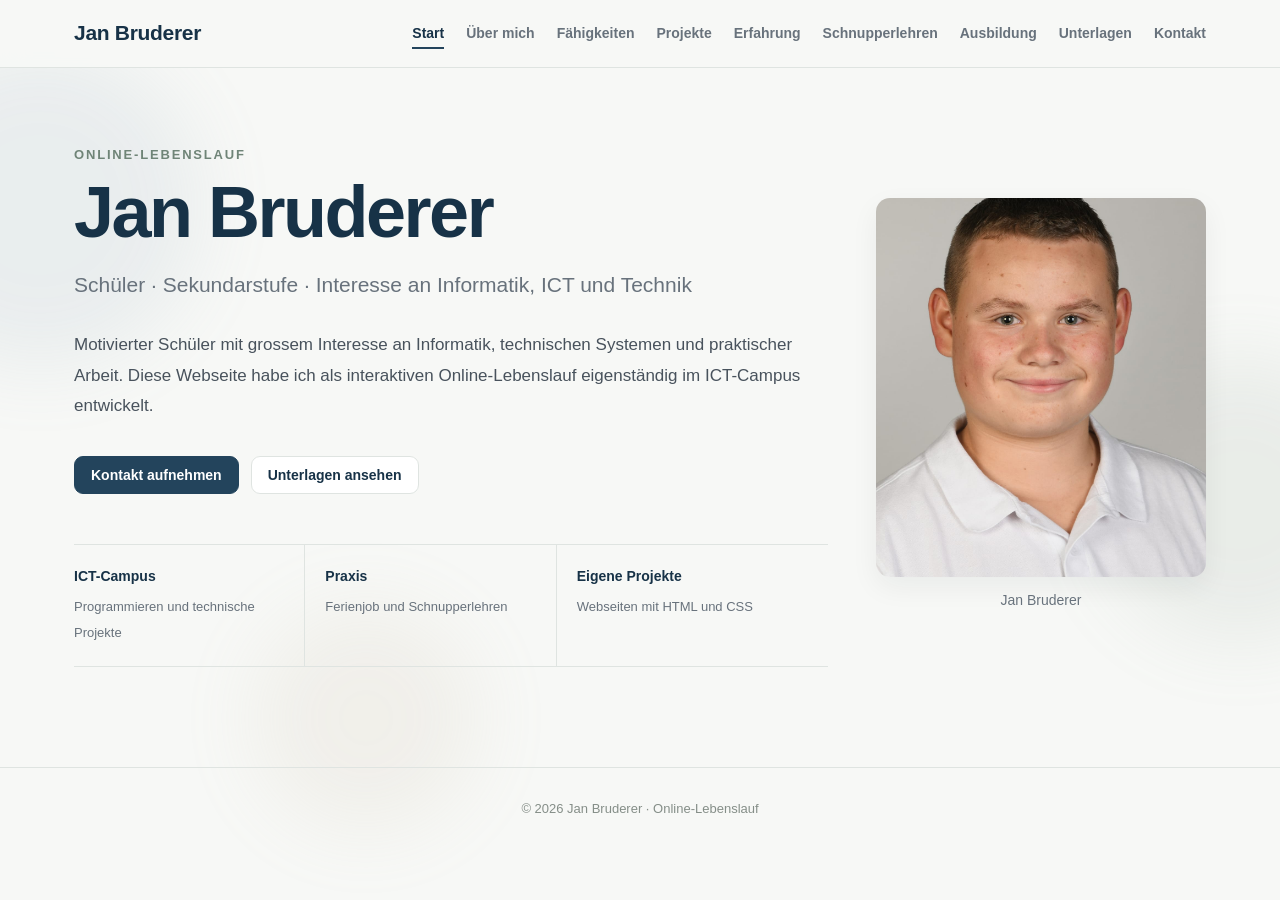
==== commit 16e14c35: "Update print statement from 'Hello' to 'Goodbye'" ====
--- a/index.html
+++ b/index.html
@@ -4,46 +4,102 @@
 <head>
   <meta charset="UTF-8">
   <meta name="viewport" content="width=device-width, initial-scale=1.0">
+
+  <meta
+    name="description"
+    content="Online-Lebenslauf von Jan Bruderer mit Informationen zu Ausbildung, Fähigkeiten, Projekten, Schnupperlehren und Bewerbungsunterlagen."
+  >
+
+  <meta property="og:title" content="Jan Bruderer – Online-Lebenslauf">
+  <meta
+    property="og:description"
+    content="Online-Lebenslauf mit Projekten, Schnupperlehren und Bewerbungsunterlagen."
+  >
+
   <title>Jan Bruderer – Online-Lebenslauf</title>
+
+  <link
+    rel="icon"
+    href="data:image/svg+xml,<svg xmlns='http://www.w3.org/2000/svg' viewBox='0 0 100 100'><text y='0.9em' font-size='90'>💻</text></svg>"
+  >
+
   <link rel="stylesheet" href="style.css">
 
-  <link rel="stylesheet"
-  href="https://cdnjs.cloudflare.com/ajax/libs/font-awesome/6.5.1/css/all.min.css">
+  <link
+    rel="stylesheet"
+    href="https://cdnjs.cloudflare.com/ajax/libs/font-awesome/6.5.1/css/all.min.css"
+  >
 </head>
 
 <body>
 
+  <div class="bubbles">
+    <span class="bubble"></span>
+    <span class="bubble"></span>
+    <span class="bubble"></span>
+    <span class="bubble"></span>
+    <span class="bubble"></span>
+    <span class="bubble"></span>
+  </div>
+
+
   <nav class="navbar">
+
     <div class="nav-inner">
 
       <div class="logo">
         Jan Bruderer
       </div>
 
-    <div class="nav-links">
-      <button onclick="showPage('start')">Start</button>
-      <button onclick="showPage('ueber')">Über mich</button>
-      <button onclick="showPage('faehigkeiten')">Fähigkeiten</button>
-      <button onclick="showPage('erfahrung')">Erfahrung</button>
-      <button onclick="showPage('schnupper')">Schnupperlehren</button>
-      <button onclick="showPage('ausbildung')">Ausbildung</button>
-      <button onclick="showPage('unterlagen')">Unterlagen</button>
-      <button onclick="showPage('kontakt')">Kontakt</button>
+      <div class="nav-links">
+
+        <button class="active-btn" onclick="showPage('start')">
+          Start
+        </button>
+
+        <button onclick="showPage('ueber')">
+          Über mich
+        </button>
+
+        <button onclick="showPage('faehigkeiten')">
+          Fähigkeiten
+        </button>
+
+        <button onclick="showPage('projekte')">
+          Projekte
+        </button>
+
+        <button onclick="showPage('erfahrung')">
+          Erfahrung
+        </button>
+
+        <button onclick="showPage('schnupper')">
+          Schnupperlehren
+        </button>
+
+        <button onclick="showPage('ausbildung')">
+          Ausbildung
+        </button>
+
+        <button onclick="showPage('unterlagen')">
+          Unterlagen
+        </button>
+
+        <button onclick="showPage('kontakt')">
+          Kontakt
+        </button>
+
+      </div>
+
     </div>
-  </div>
-</nav>
-
-
-  <!-- =========================
-       SEITENINHALT
-  ========================== -->
+
+  </nav>
+
 
   <main class="page">
 
 
-    <!-- =========================
-         START
-    ========================== -->
+    <!-- START -->
 
     <section id="start" class="site-page active">
 
@@ -70,11 +126,46 @@
             eigenständig im ICT-Campus entwickelt.
           </p>
 
-        <div class="hero-buttons">
-          <button onclick="showPage('kontakt')" class="primary-btn">Kontakt aufnehmen</button>
-          <button onclick="showPage('unterlagen')" class="secondary-btn">Unterlagen ansehen</button>
+          <div class="hero-buttons">
+
+            <button
+              onclick="showPage('kontakt')"
+              class="primary-btn"
+            >
+              Kontakt aufnehmen
+            </button>
+
+            <button
+              onclick="showPage('unterlagen')"
+              class="secondary-btn"
+            >
+              Unterlagen ansehen
+            </button>
+
+          </div>
+
+
+          <div class="hero-highlights">
+
+            <div>
+              <strong>ICT-Campus</strong>
+              <span>Programmieren und technische Projekte</span>
+            </div>
+
+            <div>
+              <strong>Praxis</strong>
+              <span>Ferienjob und Schnupperlehren</span>
+            </div>
+
+            <div>
+              <strong>Eigene Projekte</strong>
+              <span>Webseiten mit HTML und CSS</span>
+            </div>
+
+          </div>
+
         </div>
-      </div>
+
 
         <div class="photo-card">
 
@@ -93,66 +184,190 @@
 
     </section>
 
- <section id="ueber" class="site-page">
-  <div class="section">
-    <h2><i class="fa-solid fa-user"></i> Über mich</h2>
-
-    <div class="about-text">
-      <p>
-        Ich bin eine motivierte, offene und ehrgeizige Person, die sich gerne weiterentwickelt und neue Herausforderungen annimmt. Besonders interessiere ich mich für Informatik und digitale Technologien. Mich fasziniert, wie Technik funktioniert und wie man mit kreativen Ideen Probleme lösen oder neue Projekte entwickeln kann. Ich arbeite gerne logisch, lerne schnell Neues dazu und probiere mich immer wieder an neuen Themen aus. Durch meine Zeit beim ICT Campus konnte ich wertvolle Erfahrungen sammeln, spannende Einblicke in die Informatikwelt erhalten und mein Interesse an Technologie noch weiter stärken. Vor allem gefällt mir, dass die Informatik ständig neue Möglichkeiten bietet und man nie aufhört dazuzulernen. Genau diese Mischung aus Kreativität, logischem Denken und Innovation macht diesen Bereich für mich so spannend.
-      </p>
-
-      <p>
-        Ich interessiere mich besonders dafür, wie digitale Lösungen den Alltag verbessern können und wie man mit Technologie neue Ideen umsetzen kann. Dabei arbeite ich gerne an Projekten, bei denen man kreativ denken und gleichzeitig strukturiert arbeiten muss. Ich finde es spannend, neue Programme, Systeme oder digitale Trends kennenzulernen und mich immer weiterzubilden. Die Informatik entwickelt sich ständig weiter und genau das motiviert mich, immer neugierig zu bleiben und Neues zu entdecken.
-      </p>
-
-      <p>
-        Neben der Informatik spielt auch persönliche Weiterentwicklung eine grosse Rolle in meinem Leben. Ich versuche immer, aus Erfahrungen zu lernen und mich Schritt für Schritt zu verbessern. Ein Sprachaufenthalt hat mir dabei besonders geholfen. Dort konnte ich nicht nur meine Sprachkenntnisse verbessern, sondern auch selbstständiger werden, neue Menschen kennenlernen und lernen, mich an neue Situationen anzupassen. Diese Erfahrung hat mich offener, selbstbewusster und unabhängiger gemacht und mir gezeigt, wie wichtig Kommunikation, Offenheit und Anpassungsfähigkeit sind. Gleichzeitig habe ich gelernt, aus meiner Komfortzone herauszukommen und neue Herausforderungen anzunehmen.
-      </p>
-
-      <p>
-        Auch Sport ist ein wichtiger Teil meines Alltags. Durch Handball und Aikido habe ich gelernt, Verantwortung zu übernehmen, diszipliniert zu bleiben und nie zu schnell aufzugeben. Vor allem als Handballtorwart sind Konzentration, Teamgeist und Ruhe in schwierigen Situationen sehr wichtig. Der Sport hat mir gezeigt, wie wichtig Zusammenhalt, Vertrauen und harte Arbeit sind. Gleichzeitig hilft er mir, einen guten Ausgleich zum Alltag zu haben und immer motiviert zu bleiben. Ich mag es, Teil eines Teams zu sein, gemeinsam Ziele zu erreichen und mich stetig zu verbessern. Sport hat mich mental stärker gemacht und mir beigebracht, auch unter Druck ruhig und fokussiert zu bleiben.
-      </p>
-
-      <p>
-        Freunde beschreiben mich oft als zuverlässig, hilfsbereit und zielstrebig. Ich arbeite gerne mit anderen zusammen, kann aber auch selbstständig Verantwortung übernehmen. Neue Projekte motivieren mich besonders, weil ich dabei kreativ sein und gleichzeitig Neues lernen kann. Ich interessiere mich allgemein für Technik, digitale Entwicklungen und alles, was mit Innovation und Zukunft zu tun hat. Dabei finde ich es spannend, neue Ideen auszuprobieren und eigene Lösungen zu entwickeln. Ich bin jemand, der gerne dazulernt und sich nicht mit dem Minimum zufriedengibt.
-      </p>
-
-      <p>
-        Für mich ist es wichtig, nie stehen zu bleiben und mich sowohl persönlich als auch fachlich ständig weiterzuentwickeln. Ich bin neugierig, lernbereit und motiviert, neue Erfahrungen zu sammeln und an meinen Zielen zu arbeiten. Mit meiner offenen Art, meiner Motivation und meinem Interesse an Informatik möchte ich auch in Zukunft neue Chancen nutzen, mich weiterbilden und an spannenden Projekten arbeiten. Ich freue mich darauf, neue Erfahrungen zu sammeln, mein Wissen weiter auszubauen und mich immer wieder neuen Herausforderungen zu stellen.
-      </p>
-    </div>
-  </div>
-</section>
-  <section id="faehigkeiten" class="site-page">
-    <div class="section">
-      <h2><i class="fa-solid fa-lightbulb"></i> Fähigkeiten</h2>
-
-      <div class="skills-grid">
-        <div class="skill-card"><strong>Informatik</strong><span>ICT-Campus, ECDL Zertifikat</span></div>
-        <div class="skill-card"><strong>Teamfähigkeit</strong><span>Handball</span></div>
-        <div class="skill-card"><strong>Disziplin</strong><span>Aikido und Handball</span></div>
-        <div class="skill-card"><strong>Ausdauer</strong><span>ICT-Campus, Aikido, Handball und Schule</span></div>
-        <div class="skill-card"><strong>Belastbarkeit</strong><span>Schule, Sport und neue Herausforderungen</span></div>
-        <div class="skill-card"><strong>Konzentration</strong><span>Aikido und schulische Arbeit</span></div>
-        <div class="skill-card"><strong>Verantwortung</strong><span>Sprachaufenthalt England, Aikido Kindertraining</span></div>
+
+
+    <!-- ÜBER MICH -->
+
+    <section id="ueber" class="site-page">
+
+      <div class="section">
+
+        <h2>Über mich</h2>
+
+        <div class="about-grid">
+
+          <div class="about-card">
+
+            <h3>Informatik & Technik</h3>
+
+            <p>
+              Ich bin eine motivierte, offene und ehrgeizige Person,
+              die sich gerne weiterentwickelt und neue Herausforderungen
+              annimmt. Besonders interessiere ich mich für Informatik
+              und digitale Technologien.
+            </p>
+
+            <p>
+              Durch meine Zeit beim ICT Campus konnte ich wertvolle
+              Erfahrungen sammeln, spannende Einblicke in die
+              Informatikwelt erhalten und mein Interesse an Technologie
+              noch weiter stärken.
+            </p>
+
+          </div>
+
+
+          <div class="about-card">
+
+            <h3>Digitale Lösungen</h3>
+
+            <p>
+              Ich interessiere mich besonders dafür, wie digitale
+              Lösungen den Alltag verbessern können und wie man mit
+              Technologie neue Ideen umsetzen kann.
+            </p>
+
+            <p>
+              Die Informatik entwickelt sich ständig weiter und genau
+              das motiviert mich, neugierig zu bleiben und Neues zu
+              entdecken.
+            </p>
+
+          </div>
+
+
+          <div class="about-card">
+
+            <h3>Persönliche Entwicklung</h3>
+
+            <p>
+              Neben der Informatik spielt auch persönliche
+              Weiterentwicklung eine grosse Rolle in meinem Leben.
+              Ein Sprachaufenthalt hat mir geholfen, selbstständiger
+              zu werden, neue Menschen kennenzulernen und mich an
+              neue Situationen anzupassen.
+            </p>
+
+          </div>
+
+
+          <div class="about-card">
+
+            <h3>Sport & Verantwortung</h3>
+
+            <p>
+              Durch Handball und Aikido habe ich gelernt,
+              Verantwortung zu übernehmen, diszipliniert zu bleiben
+              und nie zu schnell aufzugeben. Vor allem als
+              Handballtorwart sind Konzentration, Teamgeist und Ruhe
+              sehr wichtig.
+            </p>
+
+          </div>
+
+
+          <div class="about-card wide-card">
+
+            <h3>Motivation & Zukunft</h3>
+
+            <p>
+              Freunde beschreiben mich oft als zuverlässig,
+              hilfsbereit und zielstrebig. Neue Projekte motivieren
+              mich besonders, weil ich dabei kreativ sein und
+              gleichzeitig Neues lernen kann.
+            </p>
+
+            <p>
+              Für mich ist es wichtig, nie stehen zu bleiben und mich
+              sowohl persönlich als auch fachlich ständig
+              weiterzuentwickeln.
+            </p>
+
+          </div>
+
+        </div>
+
       </div>
-    </div>
-  </section>
-
-
-    <!-- =========================
-         PROJEKTE
-    ========================== -->
+
+    </section>
+
+
+
+    <!-- FÄHIGKEITEN -->
+
+    <section id="faehigkeiten" class="site-page">
+
+      <div class="section">
+
+        <h2>Fähigkeiten</h2>
+
+        <div class="skills-grid">
+
+          <div class="skill-card">
+            <strong>Informatik</strong>
+            <span>ICT-Campus und ECDL Zertifikat</span>
+          </div>
+
+          <div class="skill-card">
+            <strong>HTML & CSS</strong>
+            <span>Grundlagen durch eigene Webseiten</span>
+          </div>
+
+          <div class="skill-card">
+            <strong>Logisches Denken</strong>
+            <span>Programmieren, Schule und ICT-Campus</span>
+          </div>
+
+          <div class="skill-card">
+            <strong>Technisches Verständnis</strong>
+            <span>Ferienjob, Schnupperlehren und eigene Projekte</span>
+          </div>
+
+          <div class="skill-card">
+            <strong>Teamfähigkeit</strong>
+            <span>Handball und praktische Arbeit</span>
+          </div>
+
+          <div class="skill-card">
+            <strong>Disziplin</strong>
+            <span>Aikido und Handball</span>
+          </div>
+
+          <div class="skill-card">
+            <strong>Ausdauer</strong>
+            <span>ICT-Campus, Sport und Schule</span>
+          </div>
+
+          <div class="skill-card">
+            <strong>Belastbarkeit</strong>
+            <span>Schule, Sport und neue Herausforderungen</span>
+          </div>
+
+          <div class="skill-card">
+            <strong>Konzentration</strong>
+            <span>Aikido und schulische Arbeit</span>
+          </div>
+
+          <div class="skill-card">
+            <strong>Verantwortung</strong>
+            <span>Sprachaufenthalt und Aikido Kindertraining</span>
+          </div>
+
+        </div>
+
+      </div>
+
+    </section>
+
+
+
+    <!-- PROJEKTE -->
 
     <section id="projekte" class="site-page">
 
       <div class="section">
 
-        <h2>
-          <i class="fa-solid fa-diagram-project"></i>
-          Projekte
-        </h2>
+        <h2>Projekte</h2>
 
         <p class="section-text">
           Hier zeige ich eigene Webseiten, die ich selbstständig
@@ -170,21 +385,19 @@
 
             <div class="project-content">
 
-              <h3>
-                Interaktive Spiele-Webseite
-              </h3>
+              <h3>Interaktive Spiele-Webseite</h3>
 
               <p>
                 Eigene Webseite mit verschiedenen kleinen Spielen.
-                Dabei konnte ich den Aufbau von Webseiten, die
-                Gestaltung mit CSS und erste interaktive Elemente
-                praktisch ausprobieren.
+                Dabei konnte ich den Aufbau von Webseiten,
+                die Gestaltung mit CSS und erste interaktive
+                Elemente praktisch ausprobieren.
               </p>
 
               <div class="project-tags">
                 <span>HTML</span>
                 <span>CSS</span>
-                <span>erste JavaScript Einblicke</span>
+                <span>Webdesign</span>
               </div>
 
               <a
@@ -215,16 +428,16 @@
 
               <p>
                 Moderne Webseite für meine Schwester zur Präsentation
-                ihrer Tätigkeit als Hochzeitssängerin. Im Fokus
-                standen ein persönlicher Eindruck, klare Informationen
-                und ein ruhiges, professionelles Design.
+                ihrer Tätigkeit als Hochzeitssängerin.
+                Im Fokus standen klare Informationen,
+                ein persönlicher Eindruck und ein professionelles Design.
               </p>
 
               <div class="project-tags">
                 <span>HTML</span>
                 <span>CSS</span>
                 <span>Design</span>
-                <span>echtes Praxisprojekt</span>
+                <span>Praxisprojekt</span>
               </div>
 
               <a
@@ -247,285 +460,470 @@
     </section>
 
 
-    <!-- =========================
-         PRAKTISCHE ERFAHRUNG
-    ========================== -->
+
+    <!-- ERFAHRUNG -->
 
     <section id="erfahrung" class="site-page">
 
       <div class="section">
 
-        <h2>
-          <i class="fa-solid fa-briefcase"></i>
-          Praktische Erfahrung
-        </h2>
-
-
-        <!-- FERIENJOB 2026 -->
-
-      <article class="experience-card">
-        <div class="experience-top">
-          <h3>Sprachaufenthalt England – Torquay</h3>
-          <span>Sommer 2025</span>
-        </div>
-
-        <p>
-          Im Sommer 2025 absolvierte ich einen dreiwöchigen Sprachaufenthalt in Torquay, England.
-          Während dieser Zeit konnte ich meine Englischkenntnisse deutlich verbessern und wertvolle internationale
-          Erfahrungen sammeln. Besonders bereichernd war der Austausch mit Menschen aus verschiedenen Ländern und Kulturen.
-          Da ich alleine unterwegs war, entwickelte ich zudem ein höheres Mass an Selbstständigkeit und Eigenverantwortung.
-        </p>
-
-        <div class="button-row">
-          <a href="https://www.esl.ch/de/lp/sprachaufenthalte?idesl=00eeb030a9d4a2b8f1e3522e31ab2298&msclkid=7831540d3b3c1270c00b3da6d71dca9e&utm_source=bing&utm_medium=cpc&utm_campaign=CHDE%20-%20BRA&utm_term=ESL&utm_content=ALL%20-%20Brand" target="_blank" rel="noopener noreferrer">ESL Sprachreisen</a>
-          <a href="https://www.kaplaninternational.com/language-schools/united-kingdom/torquay" target="_blank" rel="noopener noreferrer">Kaplan Torquay</a>
-          <a href="sprachaufenthalt.pdf" target="_blank" rel="noopener noreferrer">Zertifikat öffnen</a>
-        </div>
-      </article>
-
-      <article class="experience-card">
-        <div class="experience-top">
-          <h3>ICT-Campus – Informatik-Förderprogramm</h3>
-          <span>ab Mai 2025</span>
-        </div>
-
-        <p>
-          Am ICT Campus lerne ich verschiedene Programmierkonzepte kennen. Ich beschäftige mich selbstständig damit,
-          wie Programme und Algorithmen funktionieren, und verstehe dadurch technische Zusammenhänge immer besser.
-          Der ICT Campus ist ein spannender Lernort, an dem ich jeden zweiten Samstag vier Stunden lang an verschiedenen Projekten arbeite.
-        </p>
-
-        <div class="button-row">
-          <a href="https://www.ict-scouts.ch/de/campus/index.php" target="_blank" rel="noopener noreferrer">ICT Scouts Campus</a>
-          <a href="ict-campus.pdf" target="_blank" rel="noopener noreferrer">Zertifikat öffnen</a>
-        </div>
-      </article>
-
-      <article class="experience-card">
-        <div class="experience-top">
-          <h3>Aikido – Trainer beim Kindertraining</h3>
-          <span>2022 – heute</span>
-        </div>
-
-        <p>
-          Beim Kindertraining übernehme ich Verantwortung, unterstütze jüngere Teilnehmende
-          und lerne, geduldig, zuverlässig und klar zu kommunizieren.
-        </p>
-      </article>
-    </div>
-  </section>
-
-
-    <!-- =========================
-         SCHNUPPERLEHREN
-    ========================== -->
+        <h2>Praktische Erfahrung</h2>
+
+
+        <article class="experience-card">
+
+          <div class="experience-top">
+
+            <h3>
+              Ferienjob Elektroinstallateur – Elektro Binder AG
+            </h3>
+
+            <span>
+              Sommer 2026 · 2 Wochen
+            </span>
+
+          </div>
+
+          <p>
+            Im Sommer 2026 arbeitete ich während zwei Wochen bei der
+            Elektro Binder AG. Dabei erhielt ich einen vertieften
+            Einblick in den Berufsalltag eines Elektroinstallateurs
+            und konnte bei verschiedenen praktischen Arbeiten
+            mithelfen. Ich lernte neue Werkzeuge, Materialien und
+            Arbeitsabläufe kennen und konnte mein technisches
+            Verständnis weiterentwickeln. Besonders gefallen hat mir,
+            dass ich vieles direkt in der Praxis ausprobieren und
+            dabei viel Neues lernen konnte. Der Ferienjob hat mir
+            zudem gezeigt, wie wichtig sorgfältiges Arbeiten,
+            Zuverlässigkeit und Teamarbeit sind.
+          </p>
+
+        </article>
+
+
+        <article class="experience-card">
+
+          <div class="experience-top">
+
+            <h3>
+              Sprachaufenthalt England – Torquay
+            </h3>
+
+            <span>
+              Sommer 2025
+            </span>
+
+          </div>
+
+          <p>
+            Im Sommer 2025 absolvierte ich einen dreiwöchigen
+            Sprachaufenthalt in Torquay, England.
+            Während dieser Zeit konnte ich meine Englischkenntnisse
+            verbessern, internationale Erfahrungen sammeln und
+            selbstständiger werden.
+          </p>
+
+          <div class="button-row">
+
+            <a
+              href="https://www.esl.ch/de/lp/sprachaufenthalte"
+              target="_blank"
+              rel="noopener noreferrer"
+            >
+              ESL Sprachreisen
+            </a>
+
+            <a
+              href="https://www.kaplaninternational.com/language-schools/united-kingdom/torquay"
+              target="_blank"
+              rel="noopener noreferrer"
+            >
+              Kaplan Torquay
+            </a>
+
+            <a
+              href="sprachaufenthalt.pdf"
+              target="_blank"
+              rel="noopener noreferrer"
+            >
+              Zertifikat öffnen
+            </a>
+
+          </div>
+
+        </article>
+
+
+        <article class="experience-card">
+
+          <div class="experience-top">
+
+            <h3>
+              ICT-Campus – Informatik-Förderprogramm
+            </h3>
+
+            <span>
+              ab Mai 2025
+            </span>
+
+          </div>
+
+          <p>
+            Am ICT Campus lerne ich verschiedene Programmierkonzepte
+            kennen. Ich beschäftige mich selbstständig damit,
+            wie Programme und Algorithmen funktionieren,
+            und arbeite jeden zweiten Samstag an verschiedenen Projekten.
+          </p>
+
+          <div class="button-row">
+
+            <a
+              href="https://www.ict-scouts.ch/de/campus/index.php"
+              target="_blank"
+              rel="noopener noreferrer"
+            >
+              ICT Scouts Campus
+            </a>
+
+            <a
+              href="ict-campus.pdf"
+              target="_blank"
+              rel="noopener noreferrer"
+            >
+              Zertifikat öffnen
+            </a>
+
+          </div>
+
+        </article>
+
+
+        <article class="experience-card">
+
+          <div class="experience-top">
+
+            <h3>
+              Aikido – Trainer beim Kindertraining
+            </h3>
+
+            <span>
+              2022 – heute
+            </span>
+
+          </div>
+
+          <p>
+            Beim Kindertraining übernehme ich Verantwortung,
+            unterstütze jüngere Teilnehmende und lerne,
+            geduldig, zuverlässig und klar zu kommunizieren.
+          </p>
+
+        </article>
+
+      </div>
+
+    </section>
+
+
+
+    <!-- SCHNUPPERLEHREN -->
 
     <section id="schnupper" class="site-page">
 
       <div class="section">
 
-        <h2>
-          <i class="fa-solid fa-screwdriver-wrench"></i>
-          Schnupperlehren / Schnuppertage
-        </h2>
-
-
-      <div class="job-grid">
-
-        <div class="job-card">
-          <h3>Gebäudeinformatiker EFZ</h3>
-          <ul>
-            <li><a href="https://lehmann.ch/" target="_blank" rel="noopener noreferrer">Lehmann Elektro AG</a> – 26. September 2025</li>
-
-            <li>
-              <a href="https://www.baumann-electro.ch/de/" target="_blank" rel="noopener noreferrer">Baumann Electro AG</a> – 9.–10. Oktober 2025
-              <div class="pdf-link-box">
-                <a href="bericht-baumann-gebaeudeinformatiker.pdf" target="_blank" rel="noopener noreferrer">Schnupperbericht ansehen</a>
-              </div>
-            </li>
-
-            <li>
-              <a href="https://www.bichler.ch/" target="_blank" rel="noopener noreferrer">Bichler + Partner AG</a> – 5. Februar 2026
-              <div class="pdf-link-box">
-                <a href="bericht-bichler-partner.pdf" target="_blank" rel="noopener noreferrer">Schnupperbericht ansehen</a>
-              </div>
-            </li>
-
-            <li><a href="https://www.ibg.ch/engineering" target="_blank" rel="noopener noreferrer">IBG Engineering AG</a> – 22. November 2025</li>
-
-            <li>
-              <a href="https://www.flughafen-zuerich.ch/de/unternehmen" target="_blank" rel="noopener noreferrer">Flughafen Zürich AG</a> – 21. April 2026
-              <div class="pdf-link-box">
-                <a href="bericht-flughafen-zuerich.pdf" target="_blank" rel="noopener noreferrer">Schnupperbericht ansehen</a>
-              </div>
-            </li>
-
-            <li>
-              <a href="https://www.techcom.ch/" target="_blank" rel="noopener noreferrer">TechCom electro AG</a> – 23.–24. April 2026
-              <div class="pdf-link-box">
-                <a href="bericht-techcom.pdf" target="_blank" rel="noopener noreferrer">Schnupperbericht ansehen</a>
-              </div>
-            </li>
-          </ul>
-        </div>
-
-        <div class="job-card">
-          <h3>Elektroinstallateur EFZ</h3>
-          <ul>
-            <li><a href="https://www.baumann-electro.ch/de/" target="_blank" rel="noopener noreferrer">Baumann Electro AG</a> – 7.–8. Oktober 2025</li>
-
-            <li>
-              <a href="https://www.etavis.ch/" target="_blank" rel="noopener noreferrer">ETAVIS</a> – 20. April 2026
-              <div class="pdf-link-box">
-                <a href="bericht-etavis.pdf" target="_blank" rel="noopener noreferrer">Schnupperbericht ansehen</a>
-              </div>
-            </li>
-          </ul>
-        </div>
-
-
-          <!-- MULTIMEDIAELEKTRONIKER -->
+        <h2>Schnupperlehren / Schnuppertage</h2>
+
+        <div class="job-grid">
+
 
           <div class="job-card">
 
-            <h3>
-              Multimediaelektroniker EFZ
-            </h3>
+            <h3>Gebäudeinformatiker EFZ</h3>
 
             <ul>
+
+              <li>
+                <a href="https://lehmann.ch/" target="_blank">
+                  Lehmann Elektro AG
+                </a>
+                – 26. September 2025
+              </li>
+
+              <li>
+                <a href="https://www.baumann-electro.ch/de/" target="_blank">
+                  Baumann Electro AG
+                </a>
+                – 9.–10. Oktober 2025
+
+                <div class="pdf-link-box">
+                  <a
+                    href="bericht-baumann-gebaeudeinformatiker.pdf"
+                    target="_blank"
+                  >
+                    Schnupperbericht
+                  </a>
+                </div>
+
+              </li>
+
+              <li>
+                <a href="https://www.bichler.ch/" target="_blank">
+                  Bichler + Partner AG
+                </a>
+                – 5. Februar 2026
+
+                <div class="pdf-link-box">
+                  <a
+                    href="bericht-bichler-partner.pdf"
+                    target="_blank"
+                  >
+                    Schnupperbericht
+                  </a>
+                </div>
+
+              </li>
+
+              <li>
+                <a href="https://www.ibg.ch/engineering" target="_blank">
+                  IBG Engineering AG
+                </a>
+                – 22. November 2025
+              </li>
 
               <li>
                 <a
-                  href="https://www.sak.ch/"
+                  href="https://www.flughafen-zuerich.ch/de/unternehmen"
                   target="_blank"
-                  rel="noopener noreferrer"
                 >
+                  Flughafen Zürich AG
+                </a>
+                – 21. April 2026
+
+                <div class="pdf-link-box">
+                  <a
+                    href="bericht-flughafen-zuerich.pdf"
+                    target="_blank"
+                  >
+                    Schnupperbericht
+                  </a>
+                </div>
+
+              </li>
+
+              <li>
+                <a href="https://www.techcom.ch/" target="_blank">
+                  TechCom electro AG
+                </a>
+                – 23.–24. April 2026
+
+                <div class="pdf-link-box">
+                  <a href="bericht-techcom.pdf" target="_blank">
+                    Schnupperbericht
+                  </a>
+                </div>
+
+              </li>
+
+            </ul>
+
+          </div>
+
+
+          <div class="job-card">
+
+            <h3>Elektroinstallateur EFZ</h3>
+
+            <ul>
+
+              <li>
+                <a
+                  href="https://www.baumann-electro.ch/de/"
+                  target="_blank"
+                >
+                  Baumann Electro AG
+                </a>
+                – 7.–8. Oktober 2025
+              </li>
+
+              <li>
+                <a href="https://www.etavis.ch/" target="_blank">
+                  ETAVIS
+                </a>
+                – 20. April 2026
+              </li>
+
+            </ul>
+
+          </div>
+
+
+          <div class="job-card">
+
+            <h3>Multimediaelektroniker EFZ</h3>
+
+            <ul>
+              <li>
+                <a href="https://www.sak.ch/" target="_blank">
                   St. Gallisch-Appenzellische Kraftwerke AG (SAK)
                 </a>
                 – 7. Januar 2026
               </li>
-
             </ul>
 
           </div>
 
 
-          <!-- ELEKTRONIKER -->
-
           <div class="job-card">
 
-            <h3>
-              Elektroniker EFZ
-            </h3>
+            <h3>Elektroniker EFZ</h3>
 
             <ul>
-
               <li>
-                <a
-                  href="https://www.gesys.ch/"
-                  target="_blank"
-                  rel="noopener noreferrer"
-                >
+                <a href="https://www.gesys.ch/" target="_blank">
                   Grossenbacher Systeme AG
                 </a>
                 – 16. November 2025, ½ Tag
               </li>
-
             </ul>
 
           </div>
 
-        <div class="job-card">
-          <h3>Automatiker EFZ</h3>
-          <ul>
-            <li>
-              <a href="https://schmidautomation.com/" target="_blank" rel="noopener noreferrer">Schmid Automation AG</a> – 12. Februar 2026
-              <div class="pdf-link-box">
-                <a href="bericht-schmid-automation.pdf" target="_blank" rel="noopener noreferrer">Schnupperbericht ansehen</a>
-              </div>
-            </li>
-          </ul>
+
+          <div class="job-card">
+
+            <h3>Automatiker EFZ</h3>
+
+            <ul>
+              <li>
+
+                <a
+                  href="https://schmidautomation.com/"
+                  target="_blank"
+                >
+                  Schmid Automation AG
+                </a>
+                – 12. Februar 2026
+
+                <div class="pdf-link-box">
+                  <a
+                    href="bericht-schmid-automation.pdf"
+                    target="_blank"
+                  >
+                    Schnupperbericht
+                  </a>
+                </div>
+
+              </li>
+            </ul>
+
+          </div>
+
+
+          <div class="job-card">
+
+            <h3>ICT-Fachmann EFZ</h3>
+
+            <ul>
+
+              <li>
+
+                <a href="https://www.h-och.ch/" target="_blank">
+                  HOCH Health Ostschweiz
+                </a>
+
+                – 1. April 2026
+
+                <div class="pdf-link-box">
+                  <a
+                    href="bericht-hoch-health.pdf"
+                    target="_blank"
+                  >
+                    Schnupperbericht
+                  </a>
+                </div>
+
+              </li>
+
+
+              <li>
+
+                <a
+                  href="https://www.raiffeisen.ch/rch/de.html"
+                  target="_blank"
+                >
+                  Raiffeisen Schweiz
+                </a>
+
+                – 27. April 2026, Infoanlass
+
+                <div class="pdf-link-box">
+                  <a
+                    href="bericht-raiffeisen-bestaetigung.pdf"
+                    target="_blank"
+                  >
+                    Bestätigung
+                  </a>
+                </div>
+
+              </li>
+
+            </ul>
+
+          </div>
+
+
+          <div class="job-card wide-card">
+
+            <h3>Weiteres</h3>
+
+            <ul>
+
+              <li>
+                Infoabend Abacus – Informatiker EFZ Fachrichtung
+                Plattformentwickler und Applikationsentwickler EFZ
+                sowie ICT-Fachmann EFZ – 12. März 2026
+              </li>
+
+            </ul>
+
+          </div>
+
         </div>
 
-        <div class="job-card">
-          <h3>ICT-Fachmann EFZ</h3>
-          <ul>
-            <li>
-              <a href="https://www.h-och.ch/" target="_blank" rel="noopener noreferrer">HOCH Health Ostschweiz</a> – 1. April 2026
-              <div class="pdf-link-box">
-                <a href="bericht-hoch-health.pdf" target="_blank" rel="noopener noreferrer">Schnupperbericht ansehen</a>
-              </div>
-            </li>
-
-            <li>
-              <a href="https://www.raiffeisen.ch/rch/de.html" target="_blank" rel="noopener noreferrer">Raiffeisen Schweiz</a> – 27. April 2026, Infoanlass
-              <div class="pdf-link-box">
-                <a href="bericht-raiffeisen-bestaetigung.pdf" target="_blank" rel="noopener noreferrer">Bestätigung ansehen</a>
-              </div>
-            </li>
-          </ul>
-        </div>
-
-        <div class="job-card wide-card">
-          <h3>Weiteres</h3>
-          <ul>
-            <li>
-              Infoabend Abacus – Informatiker EFZ Fachrichtung Plattformentwickler und Applikationsentwickler EFZ
-              sowie ICT-Fachmann EFZ – 12. März 2026
-            </li>
-          </ul>
-        </div>
-
       </div>
-    </div>
-  </section>
-
-
-    <!-- =========================
-         AUSBILDUNG
-    ========================== -->
+
+    </section>
+
+
+
+    <!-- AUSBILDUNG -->
 
     <section id="ausbildung" class="site-page">
 
       <div class="section">
 
-        <h2>
-          <i class="fa-solid fa-school"></i>
-          Ausbildung & Sprachen
-        </h2>
-
+        <h2>Ausbildung & Sprachen</h2>
 
         <div class="grid-2">
 
+
           <div class="timeline-card">
 
-            <h3>
-              Ausbildung
-            </h3>
+            <h3>Ausbildung</h3>
 
             <div class="timeline-item">
-
-              <strong>
-                2024 – heute
-              </strong>
-
+              <strong>2024 – heute</strong>
               <p>
                 Sekundarstufe, Flade — Klosterschulhaus St. Gallen
               </p>
-
-            </div>
-
+            </div>
 
             <div class="timeline-item">
-
-              <strong>
-                2018 – 2024
-              </strong>
-
+              <strong>2018 – 2024</strong>
               <p>
                 Primarschule Feldli — St. Gallen
               </p>
-
             </div>
 
           </div>
@@ -533,9 +931,7 @@
 
           <div class="timeline-card">
 
-            <h3>
-              Sprachen
-            </h3>
+            <h3>Sprachen</h3>
 
             <div class="timeline-item">
               <strong>Deutsch</strong>
@@ -577,77 +973,222 @@
 
     </section>
 
-  <section id="unterlagen" class="site-page">
-    <div class="section">
-      <h2><i class="fa-solid fa-folder-open"></i> Zertifikate & Bewerbungsunterlagen</h2>
-
-      <p class="section-text">
-        Hier befinden sich meine wichtigsten Unterlagen, Zertifikate und Nachweise.
-      </p>
-
-      <div class="documents-grid">
-
-        <div class="document-card">
-          <div class="document-icon blue"><i class="fa-solid fa-file-lines"></i></div>
-          <h3>Lebenslauf</h3>
-          <p>Vollständiger Lebenslauf als PDF-Version.</p>
-          <a href="lebenslauf.pdf" target="_blank" rel="noopener noreferrer">PDF öffnen</a>
+
+
+    <!-- UNTERLAGEN -->
+
+    <section id="unterlagen" class="site-page">
+
+      <div class="section">
+
+        <h2>Zertifikate & Bewerbungsunterlagen</h2>
+
+        <p class="section-text">
+          Hier befinden sich meine wichtigsten Bewerbungsunterlagen,
+          Zertifikate und Nachweise.
+        </p>
+
+
+        <h3 class="document-group-title">
+          Bewerbungsunterlagen
+        </h3>
+
+        <div class="documents-grid">
+
+
+          <div class="document-card">
+
+            <div class="document-icon">
+              <i class="fa-solid fa-file-lines"></i>
+            </div>
+
+            <h3>Lebenslauf</h3>
+
+            <p>
+              Vollständiger Lebenslauf als PDF-Version.
+            </p>
+
+            <a
+              href="lebenslauf.pdf"
+              target="_blank"
+            >
+              PDF öffnen
+            </a>
+
+          </div>
+
+
+          <div class="document-card">
+
+            <div class="document-icon">
+              <i class="fa-solid fa-graduation-cap"></i>
+            </div>
+
+            <h3>Zeugnisse</h3>
+
+            <p>
+              Schulzeugnisse und schulische Leistungen.
+            </p>
+
+            <a
+              href="zeugnisse.pdf"
+              target="_blank"
+            >
+              PDF öffnen
+            </a>
+
+          </div>
+
         </div>
 
-        <div class="document-card">
-          <div class="document-icon green"><i class="fa-solid fa-graduation-cap"></i></div>
-          <h3>Zeugnisse</h3>
-          <p>Schulzeugnisse und schulische Leistungen.</p>
-          <a href="zeugnisse.pdf" target="_blank" rel="noopener noreferrer">PDF öffnen</a>
+
+        <h3 class="document-group-title">
+          Zertifikate & Nachweise
+        </h3>
+
+        <div class="documents-grid">
+
+
+          <div class="document-card">
+
+            <div class="document-icon">
+              <i class="fa-solid fa-laptop-code"></i>
+            </div>
+
+            <h3>ICT-Campus Zertifikat</h3>
+
+            <p>
+              Teilnahme am Informatik-Förderprogramm ICT-Campus.
+            </p>
+
+            <a
+              href="ict-campus.pdf"
+              target="_blank"
+            >
+              PDF öffnen
+            </a>
+
+          </div>
+
+
+          <div class="document-card">
+
+            <div class="document-icon">
+              <i class="fa-solid fa-earth-europe"></i>
+            </div>
+
+            <h3>Sprachaufenthalt England</h3>
+
+            <p>
+              Nachweis des Sprachaufenthalts in Torquay.
+            </p>
+
+            <a
+              href="sprachaufenthalt.pdf"
+              target="_blank"
+            >
+              PDF öffnen
+            </a>
+
+          </div>
+
+
+          <div class="document-card">
+
+            <div class="document-icon">
+              <i class="fa-solid fa-computer"></i>
+            </div>
+
+            <h3>ECDL Zertifikat</h3>
+
+            <p>
+              Nachweis meiner Kenntnisse im Umgang mit digitalen Anwendungen.
+            </p>
+
+            <a
+              href="ecdl.pdf"
+              target="_blank"
+            >
+              PDF öffnen
+            </a>
+
+          </div>
+
+
+          <div class="document-card">
+
+            <div class="document-icon">
+              <i class="fa-solid fa-chart-line"></i>
+            </div>
+
+            <h3>Stellwerk</h3>
+
+            <p>
+              Ergebnisse meiner Stellwerk-Standortbestimmung.
+            </p>
+
+            <a
+              href="stellwerk.pdf"
+              target="_blank"
+            >
+              PDF öffnen
+            </a>
+
+          </div>
+
+
+          <div class="document-card upcoming">
+
+            <div class="document-icon">
+              <i class="fa-solid fa-language"></i>
+            </div>
+
+            <h3>Cambridge B2 First</h3>
+
+            <p>
+              Prüfung geplant für Frühling 2027.
+            </p>
+
+          </div>
+
         </div>
 
-        <div class="document-card">
-          <div class="document-icon blue"><i class="fa-solid fa-laptop-code"></i></div>
-          <h3>ICT-Campus Zertifikat</h3>
-          <p>Teilnahme am Informatik-Förderprogramm ICT-Campus.</p>
-          <a href="ict-campus.pdf" target="_blank" rel="noopener noreferrer">Zertifikat öffnen</a>
-        </div>
-
-        <div class="document-card">
-          <div class="document-icon teal"><i class="fa-solid fa-earth-europe"></i></div>
-          <h3>Sprachaufenthalt England</h3>
-          <p>Nachweis des Sprachaufenthalts in Torquay.</p>
-          <a href="sprachaufenthalt.pdf" target="_blank" rel="noopener noreferrer">Zertifikat öffnen</a>
-        </div>
-
-        <div class="document-card upcoming">
-          <div class="document-icon dark"><i class="fa-solid fa-computer"></i></div>
-          <h3>ECDL Zertifikat</h3>
-          <p>Kommt in Kürze.</p>
-        </div>
-
-        <div class="document-card upcoming">
-          <div class="document-icon dark"><i class="fa-solid fa-language"></i></div>
-          <h3>Cambridge First</h3>
-          <p>Englisch-Zertifikat – Kommt in Kürze.</p>
-        </div>
-
       </div>
-    </div>
-  </section>
-
-  <section id="kontakt" class="site-page">
-    <div class="section">
-      <h2><i class="fa-solid fa-address-card"></i> Kontakt</h2>
-
-      <div class="grid-2">
-        <div class="info-card"><strong>E-Mail</strong><a href="mailto:Jan.bruderer11@gmail.com"> Jan.bruderer11@gmail.com</a></div>
-        <div class="info-card"><strong>Telefon</strong><a href="tel: 0774765792"> 077 476 57 92</a></div>
-        <div class="info-card"><strong>Adresse</strong>Paul-Brandt-Strasse 19<br> 9000 St. Gallen</div>
-        <div class="info-card"><strong>Geburtsdatum</strong> 12. September 2011</div>
-      </div>
-
+
+    </section>
+
+
+
+    <!-- KONTAKT -->
+
+    <section id="kontakt" class="site-page">
+
+      <div class="section">
+
+        <h2>Kontakt</h2>
+
+        <p class="section-text">
+          Für Rückfragen oder weitere Informationen stehe ich gerne
+          zur Verfügung.
+        </p>
+
+
+        <div class="grid-2">
 
           <div class="info-card">
 
-            <strong>
-              Telefon
-            </strong>
+            <strong>E-Mail</strong>
+
+            <a href="mailto:Jan.bruderer11@gmail.com">
+              Jan.bruderer11@gmail.com
+            </a>
+
+          </div>
+
+
+          <div class="info-card">
+
+            <strong>Telefon</strong>
 
             <a href="tel:0774765792">
               077 476 57 92
@@ -658,9 +1199,7 @@
 
           <div class="info-card">
 
-            <strong>
-              Adresse
-            </strong>
+            <strong>Adresse</strong>
 
             Paul-Brandt-Strasse 19
             <br>
@@ -671,9 +1210,7 @@
 
           <div class="info-card">
 
-            <strong>
-              Geburtsdatum
-            </strong>
+            <strong>Geburtsdatum</strong>
 
             12. September 2011
 
@@ -686,8 +1223,8 @@
           Referenzen
         </h2>
 
-
         <div class="reference-grid">
+
 
           <div class="reference-card">
 
@@ -706,7 +1243,7 @@
             </a>
 
             <a href="tel:0791984895">
-              Tel. 079 198 48 95
+              079 198 48 95
             </a>
 
           </div>
@@ -729,7 +1266,7 @@
             </a>
 
             <a href="tel:0774317038">
-              Tel. 077 431 70 38
+              077 431 70 38
             </a>
 
           </div>
@@ -742,20 +1279,12 @@
 
   </main>
 
-
-  <!-- =========================
-       FOOTER
-  ========================== -->
 
   <footer>
     © 2026 Jan Bruderer · Online-Lebenslauf
   </footer>
 
 
-  <!-- =========================
-       JAVASCRIPT
-  ========================== -->
-
   <script>
 
     function showPage(pageId) {
@@ -767,9 +1296,9 @@
         document.querySelectorAll(".nav-links button");
 
 
-      pages.forEach(page =>
-        page.classList.remove("active")
-      );
+      pages.forEach(page => {
+        page.classList.remove("active");
+      });
 
 
       document
@@ -777,9 +1306,9 @@
         .classList.add("active");
 
 
-      buttons.forEach(button =>
-        button.classList.remove("active-btn")
-      );
+      buttons.forEach(button => {
+        button.classList.remove("active-btn");
+      });
 
 
       const clickedButton =
@@ -806,4 +1335,4 @@
 
 </body>
 
-</html>+</html>
--- a/style.css
+++ b/style.css
@@ -1,23 +1,22 @@
 :root {
-  --bg: #f6f3ee;
-  --bg-2: #eef4f7;
-
-  --card: rgba(255,255,255,0.72);
-
-  --text: #1f2937;
-  --muted: #6b7280;
-
-  --primary: #5b7c99;
-  --primary-dark: #3f5f7b;
-
-  --accent: #8ba888;
-
-  --line: rgba(148,163,184,0.18);
-
-  --shadow:
-    0 10px 30px rgba(15,23,42,0.06);
-
-  --radius: 26px;
+  --bg: #f7f8f6;
+  --surface: #ffffff;
+  --surface-soft: #f1f3f1;
+
+  --text: #18212a;
+  --muted: #68727c;
+
+  --primary: #23445c;
+  --primary-dark: #173247;
+  --accent: #6f8477;
+
+  --border: #dfe4e1;
+
+  --shadow-sm: 0 4px 14px rgba(20, 30, 40, 0.04);
+  --shadow-md: 0 10px 28px rgba(20, 30, 40, 0.06);
+
+  --radius: 14px;
+  --radius-small: 9px;
 }
 
 * {
@@ -33,98 +32,202 @@
   font-family: Arial, Helvetica, sans-serif;
   background: var(--bg);
   color: var(--text);
-
-  background:
-    radial-gradient(circle at top left, #e8eef2 0%, transparent 30%),
-    radial-gradient(circle at bottom right, #f4ece4 0%, transparent 28%),
-    linear-gradient(135deg, var(--bg), var(--bg-2));
-
+  line-height: 1.65;
   min-height: 100vh;
-  line-height: 1.65;
-}
-
-/* NAVBAR */
+  overflow-x: hidden;
+}
+
+/* =========================
+   DEZENTER HINTERGRUND
+========================= */
+
+.bubbles {
+  position: fixed;
+  inset: 0;
+  z-index: 0;
+  overflow: hidden;
+  pointer-events: none;
+}
+
+.bubble {
+  position: absolute;
+  border-radius: 50%;
+  opacity: 0.13;
+  filter: blur(40px);
+  animation: subtleMove 22s ease-in-out infinite;
+}
+
+.bubble:nth-child(1) {
+  width: 320px;
+  height: 320px;
+  background: #8fa7ba;
+  top: 5%;
+  left: -120px;
+}
+
+.bubble:nth-child(2) {
+  width: 280px;
+  height: 280px;
+  background: #8ca08f;
+  top: 40%;
+  right: -100px;
+  animation-delay: 4s;
+}
+
+.bubble:nth-child(3) {
+  width: 220px;
+  height: 220px;
+  background: #c7b89d;
+  bottom: 8%;
+  left: 20%;
+  animation-delay: 8s;
+}
+
+.bubble:nth-child(4),
+.bubble:nth-child(5),
+.bubble:nth-child(6) {
+  display: none;
+}
+
+@keyframes subtleMove {
+  0% {
+    transform: translate(0, 0);
+  }
+
+  50% {
+    transform: translate(35px, -25px);
+  }
+
+  100% {
+    transform: translate(0, 0);
+  }
+}
+
+/* =========================
+   LINKS / TEXT
+========================= */
+
+a {
+  color: var(--primary);
+  text-decoration: none;
+  font-weight: 600;
+}
+
+a:hover {
+  text-decoration: none;
+}
+
+p {
+  margin-top: 0;
+  margin-bottom: 16px;
+}
+
+p:last-child {
+  margin-bottom: 0;
+}
+
+::selection {
+  background: rgba(35, 68, 92, 0.15);
+}
+
+/* =========================
+   NAVIGATION
+========================= */
 
 .navbar {
   position: sticky;
   top: 0;
   z-index: 1000;
-
-  background: rgba(255,255,255,0.55);
-
-  backdrop-filter: blur(16px);
-
-  border-bottom: 1px solid rgba(255,255,255,0.4);
+  background: rgba(247, 248, 246, 0.94);
+  border-bottom: 1px solid var(--border);
+  backdrop-filter: blur(14px);
 }
 
 .nav-inner {
   max-width: 1180px;
-
   margin: 0 auto;
-
-  padding: 15px 22px;
+  padding: 16px 24px;
 
   display: flex;
-
   justify-content: space-between;
-
   align-items: center;
-
-  gap: 14px;
+  gap: 30px;
 }
 
 .logo {
-  font-size: 22px;
-
-  font-weight: 900;
-
-  color: var(--primary-dark);
-
-  letter-spacing: -0.5px;
+  font-size: 21px;
+  font-weight: 800;
+  color: var(--primary-dark);
+  letter-spacing: -0.3px;
+  white-space: nowrap;
 }
 
 .nav-links {
   display: flex;
-
-  flex-wrap: wrap;
-
-  gap: 8px;
+  align-items: center;
+  gap: 22px;
 }
 
 .nav-links button {
+  position: relative;
+
   border: none;
-
   background: transparent;
 
-  padding: 10px 16px;
-
-  border-radius: 999px;
+  padding: 8px 0;
 
   color: var(--muted);
 
-  font-weight: 700;
+  font-size: 14px;
+  font-weight: 600;
 
   cursor: pointer;
 
-  transition: 0.22s ease;
-}
-
-.nav-links button:hover,
+  transition: color 0.2s ease;
+}
+
+.nav-links button::after {
+  content: "";
+
+  position: absolute;
+
+  left: 0;
+  bottom: 0;
+
+  width: 0;
+  height: 2px;
+
+  background: var(--primary);
+
+  transition: width 0.2s ease;
+}
+
+.nav-links button:hover {
+  color: var(--primary);
+}
+
+.nav-links button:hover::after,
+.nav-links button.active-btn::after {
+  width: 100%;
+}
+
 .nav-links button.active-btn {
-  background: rgba(255,255,255,0.8);
-
-  color: var(--primary-dark);
-
-  box-shadow: 0 4px 14px rgba(15,23,42,0.06);
-}
-
-/* PAGE */
+  color: var(--primary-dark);
+}
+
+/* =========================
+   SEITEN
+========================= */
 
 .page {
+  position: relative;
+  z-index: 2;
+
   max-width: 1180px;
+
   margin: 0 auto;
 
-  padding: 38px 22px 70px;
+  padding: 56px 24px 80px;
 }
 
 .site-page {
@@ -133,12 +236,14 @@
 
 .site-page.active {
   display: block;
+
+  animation: pageFade 0.35s ease;
 }
 
 @keyframes pageFade {
   from {
     opacity: 0;
-    transform: translateY(14px);
+    transform: translateY(10px);
   }
 
   to {
@@ -147,110 +252,77 @@
   }
 }
 
-/* HERO */
+/* =========================
+   STARTSEITE
+========================= */
 
 .start-layout {
   display: grid;
-
-  grid-template-columns: 1.5fr 360px;
-
-  gap: 24px;
-}
-
-.start-text,
-.photo-card,
-.section {
-  background: var(--card);
-
-  border: 1px solid rgba(255,255,255,0.5);
-
-  border-radius: 34px;
-
-  padding: 44px;
-
-  backdrop-filter: blur(18px);
-
-  box-shadow: var(--shadow);
+  grid-template-columns: 1.6fr 330px;
+  gap: 48px;
+  align-items: center;
 }
 
 .start-text {
-  position: relative;
-
-  overflow: hidden;
-}
-
-.start-text::before {
-  content: "";
-
-  position: absolute;
-
-  width: 240px;
-
-  height: 240px;
-
-  border-radius: 50%;
-
-  background: rgba(139,168,136,0.10);
-
-  top: -90px;
-
-  right: -80px;
+  padding: 20px 0;
 }
 
 .eyebrow {
-  margin: 0 0 10px;
+  margin-bottom: 12px;
+
+  color: var(--accent);
 
   font-size: 13px;
+  font-weight: 700;
 
   text-transform: uppercase;
-
-  letter-spacing: 0.12em;
-
-  font-weight: 900;
-
-  color: var(--accent);
+  letter-spacing: 0.14em;
 }
 
 h1 {
   margin: 0;
 
-  font-size: 58px;
-
-  line-height: 1.02;
-
-  color: var(--primary-dark);
-
-  letter-spacing: -1.5px;
+  color: var(--primary-dark);
+
+  font-size: clamp(48px, 6vw, 72px);
+
+  line-height: 0.98;
+
+  letter-spacing: -2.5px;
+
+  font-weight: 800;
 }
 
 .subtitle {
-  margin-top: 16px;
+  margin-top: 22px;
 
   font-size: 21px;
 
+  line-height: 1.45;
+
   color: var(--muted);
 
   max-width: 720px;
 }
 
 .hero-text {
-  margin-top: 24px;
-
-  max-width: 760px;
+  margin-top: 30px;
+
+  max-width: 730px;
 
   font-size: 17px;
-}
-
-/* FOTO */
+
+  color: #48525c;
+
+  line-height: 1.8;
+}
+
+/* =========================
+   FOTO
+========================= */
 
 .photo-card {
-  text-align: center;
-
-  display: flex;
-
-  flex-direction: column;
-
-  justify-content: center;
+  padding: 0;
 }
 
 .photo-card img {
@@ -258,184 +330,405 @@
 
   width: 100%;
 
-  aspect-ratio: 1 / 1.1;
+  aspect-ratio: 1 / 1.15;
 
   object-fit: cover;
 
-  border-radius: 28px;
-
-  border: 5px solid rgba(255,255,255,0.65);
-
-  box-shadow:
-    0 12px 28px rgba(15,23,42,0.08);
+  border-radius: 14px;
+
+  box-shadow: var(--shadow-md);
 }
 
 .photo-card p {
-  margin-top: 18px;
-
-  font-size: 18px;
-
-  font-weight: 800;
-
-  color: var(--primary-dark);
-}
-
-/* BUTTONS */
+  margin: 12px 0 0;
+
+  color: var(--muted);
+
+  font-size: 14px;
+
+  text-align: center;
+}
+
+/* =========================
+   HERO BUTTONS
+========================= */
 
 .hero-buttons {
   display: flex;
   flex-wrap: wrap;
-
-  gap: 14px;
-
-  margin-top: 30px;
+  gap: 12px;
+
+  margin-top: 34px;
 }
 
 .hero-buttons button,
 .project-button,
 .document-card a,
-.pdf-link-box a {
-  border: none;
-
-  border-radius: 999px;
-
-  padding: 12px 18px;
+.button-row a {
+  display: inline-flex;
+  align-items: center;
+  justify-content: center;
+
+  border-radius: var(--radius-small);
+
+  padding: 10px 16px;
+
+  font-size: 14px;
+  font-weight: 600;
+
+  cursor: pointer;
+
+  transition:
+    background 0.2s ease,
+    color 0.2s ease,
+    border-color 0.2s ease,
+    transform 0.2s ease;
+}
+
+.primary-btn,
+.project-button,
+.document-card a {
+  border: 1px solid var(--primary);
+
+  background: var(--primary);
+
+  color: #ffffff;
+
+  box-shadow: none;
+}
+
+.primary-btn:hover,
+.project-button:hover,
+.document-card a:hover {
+  background: var(--primary-dark);
+
+  border-color: var(--primary-dark);
+
+  transform: translateY(-1px);
+}
+
+.secondary-btn,
+.button-row a {
+  border: 1px solid var(--border);
+
+  background: var(--surface);
+
+  color: var(--primary-dark);
+}
+
+.secondary-btn:hover,
+.button-row a:hover {
+  border-color: #bcc8c2;
+
+  background: var(--surface-soft);
+
+  transform: translateY(-1px);
+}
+
+/* =========================
+   START HIGHLIGHTS
+========================= */
+
+.hero-highlights {
+  margin-top: 50px;
+
+  display: grid;
+
+  grid-template-columns: repeat(3, 1fr);
+
+  gap: 0;
+
+  border-top: 1px solid var(--border);
+
+  border-bottom: 1px solid var(--border);
+}
+
+.hero-highlights div {
+  padding: 20px 20px 20px 0;
+}
+
+.hero-highlights div:not(:last-child) {
+  border-right: 1px solid var(--border);
+  margin-right: 20px;
+}
+
+.hero-highlights strong {
+  display: block;
+
+  margin-bottom: 5px;
+
+  color: var(--primary-dark);
+
+  font-size: 14px;
+}
+
+.hero-highlights span {
+  color: var(--muted);
+
+  font-size: 13px;
+}
+
+/* =========================
+   ALLGEMEINE SECTION
+========================= */
+
+.section {
+  background: transparent;
+}
+
+.section h2 {
+  margin: 0 0 32px;
+
+  color: var(--primary-dark);
+
+  font-size: 34px;
+
+  line-height: 1.2;
+
+  letter-spacing: -0.6px;
 
   font-weight: 800;
 
-  cursor: pointer;
-
-  transition: 0.22s ease;
-
-  text-decoration: none;
-
-  display: inline-flex;
-
+  display: flex;
   align-items: center;
-
-  gap: 8px;
-}
-
-.primary-btn {
-  background: linear-gradient(
-    135deg,
-    #7c97af,
-    #8ba888
-  );
-
-  color: white;
-
-  box-shadow:
-    0 8px 18px rgba(91,124,153,0.20);
-}
-
-.secondary-btn {
-  background: rgba(255,255,255,0.75);
-
-  color: var(--primary-dark);
-
-  border: 1px solid rgba(91,124,153,0.12);
-}
-
-.hero-buttons button:hover,
-.button-row a:hover,
-.document-card a:hover,
-.pdf-link-box a:hover {
-  transform: translateY(-2px);
-
-  box-shadow:
-    0 10px 22px rgba(15,23,42,0.08);
-}
-
-/* SECTION */
-
-.section {
-  margin-top: 4px;
-}
-
-.section h2 {
-  margin-top: 0;
-
-  margin-bottom: 20px;
-
-  font-size: 32px;
-
-  color: var(--primary-dark);
-
-  display: flex;
-
-  align-items: center;
-
   gap: 12px;
 }
 
 .section h2 i {
   color: var(--accent);
-}
-
-/* GRIDS */
-
-.grid-2,
-.skills-grid,
-.job-grid,
-.reference-grid,
-.documents-grid {
-  display: grid;
-
-  grid-template-columns: repeat(2, 1fr);
-
-  gap: 18px;
-}
-
-/* CARDS */
-
+
+  font-size: 24px;
+}
+
+.section-text {
+  max-width: 720px;
+
+  color: var(--muted);
+
+  margin-bottom: 32px;
+}
+
+.small-heading {
+  margin-top: 50px !important;
+  font-size: 26px !important;
+}
+
+/* =========================
+   STANDARD KARTEN
+========================= */
+
+.about-card,
 .info-card,
 .skill-card,
 .experience-card,
 .job-card,
 .reference-card,
 .timeline-card,
-.document-card {
-  background: rgba(255,255,255,0.62);
-
-  border: 1px solid rgba(255,255,255,0.55);
-
-  border-radius: 22px;
-
-  padding: 22px;
-
-  transition: 0.22s ease;
-
-  backdrop-filter: blur(12px);
-}
-
+.document-card,
+.project-card {
+  background: var(--surface);
+
+  border: 1px solid var(--border);
+
+  border-radius: var(--radius);
+
+  padding: 24px;
+
+  box-shadow: var(--shadow-sm);
+
+  transition:
+    transform 0.2s ease,
+    border-color 0.2s ease,
+    box-shadow 0.2s ease;
+}
+
+.about-card:hover,
 .info-card:hover,
 .skill-card:hover,
 .experience-card:hover,
 .job-card:hover,
 .reference-card:hover,
 .timeline-card:hover,
-.document-card:hover {
-  transform: translateY(-4px);
-
-  box-shadow:
-    0 14px 26px rgba(15,23,42,0.06);
-}
-
-/* EXPERIENCE */
+.document-card:hover,
+.project-card:hover {
+  transform: translateY(-2px);
+
+  border-color: #cbd3cf;
+
+  box-shadow: 0 8px 22px rgba(20, 30, 40, 0.055);
+}
+
+/* =========================
+   GRIDS
+========================= */
+
+.about-grid,
+.grid-2,
+.skills-grid,
+.reference-grid,
+.documents-grid {
+  display: grid;
+
+  grid-template-columns: repeat(2, minmax(0, 1fr));
+
+  gap: 18px;
+}
+
+.wide-card {
+  grid-column: 1 / -1;
+}
+
+/* =========================
+   ÜBER MICH
+========================= */
+
+.about-card h3 {
+  margin: 0 0 14px;
+
+  color: var(--primary-dark);
+
+  font-size: 18px;
+
+  display: flex;
+  align-items: center;
+  gap: 9px;
+}
+
+.about-card h3 i {
+  color: var(--accent);
+
+  font-size: 16px;
+}
+
+.about-card p {
+  color: #4e5963;
+
+  font-size: 15px;
+}
+
+/* =========================
+   FÄHIGKEITEN
+========================= */
+
+.skills-grid {
+  grid-template-columns: repeat(2, minmax(0, 1fr));
+}
+
+.skill-card {
+  padding: 20px 22px;
+}
+
+.skill-card strong {
+  display: block;
+
+  margin-bottom: 5px;
+
+  color: var(--primary-dark);
+
+  font-size: 15px;
+}
+
+.skill-card span {
+  color: var(--muted);
+
+  font-size: 13px;
+}
+
+/* =========================
+   PROJEKTE
+========================= */
+
+.projects-grid {
+  display: grid;
+
+  gap: 20px;
+}
+
+.project-card {
+  display: grid;
+
+  grid-template-columns: 64px 1fr;
+
+  gap: 20px;
+
+  align-items: start;
+}
+
+.project-icon {
+  width: 48px;
+  height: 48px;
+
+  display: flex;
+  align-items: center;
+  justify-content: center;
+
+  border-radius: 10px;
+
+  background: var(--surface-soft);
+
+  color: var(--primary);
+
+  font-size: 20px;
+}
+
+.project-content h3 {
+  margin: 0 0 10px;
+
+  color: var(--primary-dark);
+
+  font-size: 20px;
+}
+
+.project-content p {
+  color: #4f5962;
+
+  max-width: 760px;
+}
+
+.project-tags {
+  display: flex;
+  flex-wrap: wrap;
+
+  gap: 8px;
+
+  margin: 18px 0;
+}
+
+.project-tags span,
+.tags span {
+  padding: 6px 10px;
+
+  border: 1px solid var(--border);
+
+  border-radius: 7px;
+
+  background: var(--surface-soft);
+
+  color: #56616a;
+
+  font-size: 12px;
+
+  font-weight: 600;
+}
+
+/* =========================
+   PRAKTISCHE ERFAHRUNG
+========================= */
 
 .experience-card {
-  border-left: 5px solid var(--accent);
+  margin-bottom: 18px;
+
+  border-left: 3px solid var(--accent);
 }
 
 .experience-top {
   display: flex;
-
+  align-items: flex-start;
   justify-content: space-between;
 
-  gap: 12px;
-
-  margin-bottom: 12px;
+  gap: 20px;
+
+  margin-bottom: 14px;
 }
 
 .experience-top h3 {
@@ -449,158 +742,445 @@
 .experience-top span {
   color: var(--muted);
 
+  font-size: 13px;
+
+  white-space: nowrap;
+}
+
+.experience-card p {
+  color: #4f5962;
+}
+
+.button-row {
+  display: flex;
+  flex-wrap: wrap;
+
+  gap: 8px;
+
+  margin-top: 18px;
+}
+
+/* =========================
+   SCHNUPPERLEHREN
+========================= */
+
+.job-grid {
+  columns: 2;
+  column-gap: 18px;
+}
+
+.job-card {
+  break-inside: avoid;
+
+  margin-bottom: 18px;
+}
+
+.job-card h3 {
+  margin: 0 0 18px;
+
+  color: var(--primary-dark);
+
+  font-size: 18px;
+}
+
+.job-card ul {
+  margin: 0;
+  padding-left: 18px;
+}
+
+.job-card li {
+  margin-bottom: 20px;
+
+  color: #4f5962;
+
+  font-size: 14px;
+
+  line-height: 1.6;
+}
+
+.job-card li:last-child {
+  margin-bottom: 0;
+}
+
+.job-card > ul > li > a:first-child {
+  color: var(--primary-dark);
+
   font-weight: 700;
-}
-
-/* SKILLS */
-
-.skill-card {
-  background:
-    linear-gradient(
-      135deg,
-      rgba(255,255,255,0.72),
-      rgba(244,236,228,0.55)
-    );
-}
-
-.skill-card strong {
-  display: block;
-
-  margin-bottom: 6px;
-
-  color: var(--primary-dark);
-}
-
-.skill-card span {
-  color: var(--muted);
-
-  font-size: 14px;
-}
-
-/* LINKS */
-
-.job-card > ul > li > a:first-child {
-  color: var(--primary-dark);
-  font-weight: 700;
-
-  text-decoration: none;
+
+  border-bottom: 1px solid transparent;
+
+  transition: border-color 0.2s ease;
 }
 
 .job-card > ul > li > a:first-child:hover {
   border-bottom-color: var(--primary);
 }
 
-/* PDF BUTTON */
+/* =========================
+   KLEINE SCHNUPPERBERICHT BUTTONS
+========================= */
 
 .pdf-link-box {
   margin-top: 8px;
 }
 
 .pdf-link-box a {
-  background:
-    linear-gradient(
-      135deg,
-      #7c97af,
-      #8ba888
-    );
-
-  color: white;
-}
-
-/* DOCUMENTS */
+  display: inline-block;
+
+  padding: 5px 9px;
+
+  border: 1px solid var(--border);
+
+  border-radius: 6px;
+
+  background: var(--surface-soft);
+
+  color: var(--primary);
+
+  font-size: 12px;
+
+  font-weight: 600;
+
+  transition:
+    background 0.2s ease,
+    border-color 0.2s ease;
+}
+
+.pdf-link-box a:hover {
+  background: #e8ece9;
+
+  border-color: #c9d1cd;
+}
+
+/* =========================
+   AUSBILDUNG
+========================= */
+
+.timeline-card h3 {
+  margin: 0 0 20px;
+
+  color: var(--primary-dark);
+
+  font-size: 19px;
+}
+
+.timeline-item {
+  padding: 15px 0;
+
+  border-bottom: 1px solid var(--border);
+}
+
+.timeline-item:last-child {
+  border-bottom: none;
+}
+
+.timeline-item strong {
+  display: block;
+
+  color: var(--primary-dark);
+
+  font-size: 14px;
+
+  margin-bottom: 4px;
+}
+
+.timeline-item p {
+  margin: 0;
+
+  color: var(--muted);
+
+  font-size: 14px;
+}
+
+.tags {
+  display: flex;
+  flex-wrap: wrap;
+
+  gap: 8px;
+}
+
+/* =========================
+   UNTERLAGEN
+========================= */
+
+.document-group-title {
+  margin: 36px 0 16px;
+
+  color: var(--primary-dark);
+
+  font-size: 19px;
+}
 
 .documents-grid {
-  margin-top: 26px;
+  margin-top: 0;
+}
+
+.document-card {
+  display: grid;
+
+  grid-template-columns: 46px 1fr;
+
+  column-gap: 14px;
+
+  align-items: start;
 }
 
 .document-icon {
-  width: 58px;
-
-  height: 58px;
-
-  border-radius: 18px;
-
-  background:
-    linear-gradient(
-      135deg,
-      #7c97af,
-      #8ba888
-    );
-
-  color: white;
+  width: 40px;
+  height: 40px;
 
   display: flex;
-
   align-items: center;
   justify-content: center;
 
-  font-size: 24px;
-
-  margin-bottom: 18px;
+  border-radius: 9px;
+
+  background: var(--surface-soft);
+
+  color: var(--primary);
+
+  font-size: 17px;
+}
+
+.document-card h3 {
+  margin: 7px 0 8px;
+
+  color: var(--primary-dark);
+
+  font-size: 17px;
+}
+
+.document-card p,
+.document-card a {
+  grid-column: 2;
 }
 
 .document-card p {
+  margin-bottom: 14px;
+
   color: var(--muted);
+
+  font-size: 13px;
 }
 
 .document-card a {
-  margin-top: 10px;
-
-  background:
-    linear-gradient(
-      135deg,
-      #7c97af,
-      #8ba888
-    );
-
-  color: white;
+  justify-self: start;
 }
 
 .upcoming {
-  opacity: 0.78;
-
-  border-style: dashed;
-}
-
-/* TAGS */
-
-.tags {
-  display: flex;
-
-  flex-wrap: wrap;
-
-  gap: 10px;
-}
-
-.tags span {
-  background: rgba(255,255,255,0.72);
-
-  border-radius: 999px;
-
-  padding: 10px 16px;
-
-  font-weight: 700;
-
-  color: var(--primary-dark);
-}
-
-/* FOOTER */
+  background: #fafbf9;
+  box-shadow: none;
+}
+
+.upcoming .document-icon {
+  color: #98a29c;
+}
+
+.upcoming h3,
+.upcoming p {
+  color: #808a84;
+}
+
+/* =========================
+   KONTAKT
+========================= */
+
+.info-card strong {
+  display: block;
+
+  margin-bottom: 7px;
+
+  color: var(--primary-dark);
+
+  font-size: 14px;
+}
+
+.info-card {
+  color: var(--muted);
+}
+
+.reference-card h3 {
+  margin: 0 0 8px;
+
+  color: var(--primary-dark);
+
+  font-size: 18px;
+}
+
+.reference-card p {
+  color: var(--muted);
+
+  font-size: 14px;
+}
+
+.reference-card a {
+  display: block;
+
+  margin-top: 5px;
+
+  font-size: 14px;
+}
+
+/* =========================
+   FOOTER
+========================= */
 
 footer {
+  position: relative;
+  z-index: 2;
+
+  padding: 30px 20px;
+
+  border-top: 1px solid var(--border);
+
+  color: #858e88;
+
   text-align: center;
 
-  padding: 30px;
-
-  color: var(--muted);
-
-  font-weight: 600;
-}
-
-/* MOBILE */
-
-@media (max-width: 900px) {
-
-  .start-layout,
+  font-size: 13px;
+}
+
+/* =========================
+   TABLET
+========================= */
+
+@media (max-width: 1000px) {
+
+  .nav-inner {
+    flex-direction: column;
+
+    align-items: flex-start;
+
+    gap: 10px;
+  }
+
+  .nav-links {
+    width: 100%;
+
+    overflow-x: auto;
+
+    gap: 18px;
+
+    scrollbar-width: none;
+  }
+
+  .nav-links::-webkit-scrollbar {
+    display: none;
+  }
+
+  .nav-links button {
+    flex: 0 0 auto;
+  }
+
+  .start-layout {
+    grid-template-columns: 1fr 280px;
+    gap: 32px;
+  }
+
+}
+
+/* =========================
+   MOBILE
+========================= */
+
+@media (max-width: 760px) {
+
+  .navbar {
+    position: sticky;
+  }
+
+  .nav-inner {
+    padding: 12px 16px;
+  }
+
+  .logo {
+    font-size: 19px;
+  }
+
+  .nav-links {
+    gap: 16px;
+  }
+
+  .nav-links button {
+    font-size: 13px;
+  }
+
+  .page {
+    padding: 34px 16px 60px;
+  }
+
+  .start-layout {
+    display: flex;
+    flex-direction: column-reverse;
+
+    gap: 30px;
+  }
+
+  .photo-card {
+    width: 100%;
+
+    max-width: 220px;
+
+    margin: 0 auto;
+  }
+
+  .photo-card img {
+    border-radius: 12px;
+  }
+
+  h1 {
+    font-size: 43px;
+
+    letter-spacing: -1.6px;
+  }
+
+  .subtitle {
+    font-size: 17px;
+  }
+
+  .hero-text {
+    font-size: 15px;
+
+    line-height: 1.7;
+  }
+
+  .hero-buttons {
+    display: grid;
+
+    grid-template-columns: 1fr;
+
+    gap: 8px;
+  }
+
+  .hero-buttons button {
+    width: 100%;
+  }
+
+  .hero-highlights {
+    grid-template-columns: 1fr;
+
+    border-bottom: none;
+  }
+
+  .hero-highlights div {
+    padding: 16px 0;
+
+    border-bottom: 1px solid var(--border);
+  }
+
+  .hero-highlights div:not(:last-child) {
+    border-right: none;
+
+    margin-right: 0;
+  }
+
+  .section h2 {
+    font-size: 27px;
+
+    margin-bottom: 24px;
+  }
+
+  .about-grid,
   .grid-2,
   .skills-grid,
   .reference-grid,
@@ -612,18 +1192,52 @@
     columns: 1;
   }
 
-  h1 {
-    font-size: 42px;
-  }
-
-  .start-text,
-  .photo-card,
-  .section {
-    padding: 26px;
+  .project-card {
+    grid-template-columns: 1fr;
+
+    gap: 14px;
+  }
+
+  .project-icon {
+    width: 42px;
+    height: 42px;
   }
 
   .experience-top {
     flex-direction: column;
-  }
-
-}
+
+    gap: 4px;
+  }
+
+  .experience-top span {
+    white-space: normal;
+  }
+
+  .button-row {
+    display: grid;
+
+    grid-template-columns: 1fr;
+  }
+
+  .button-row a {
+    width: 100%;
+  }
+
+  .document-card {
+    grid-template-columns: 44px 1fr;
+  }
+
+  .document-card p,
+  .document-card a {
+    grid-column: 1 / -1;
+  }
+
+  .document-card a {
+    width: 100%;
+  }
+
+  .wide-card {
+    grid-column: auto;
+  }
+
+}
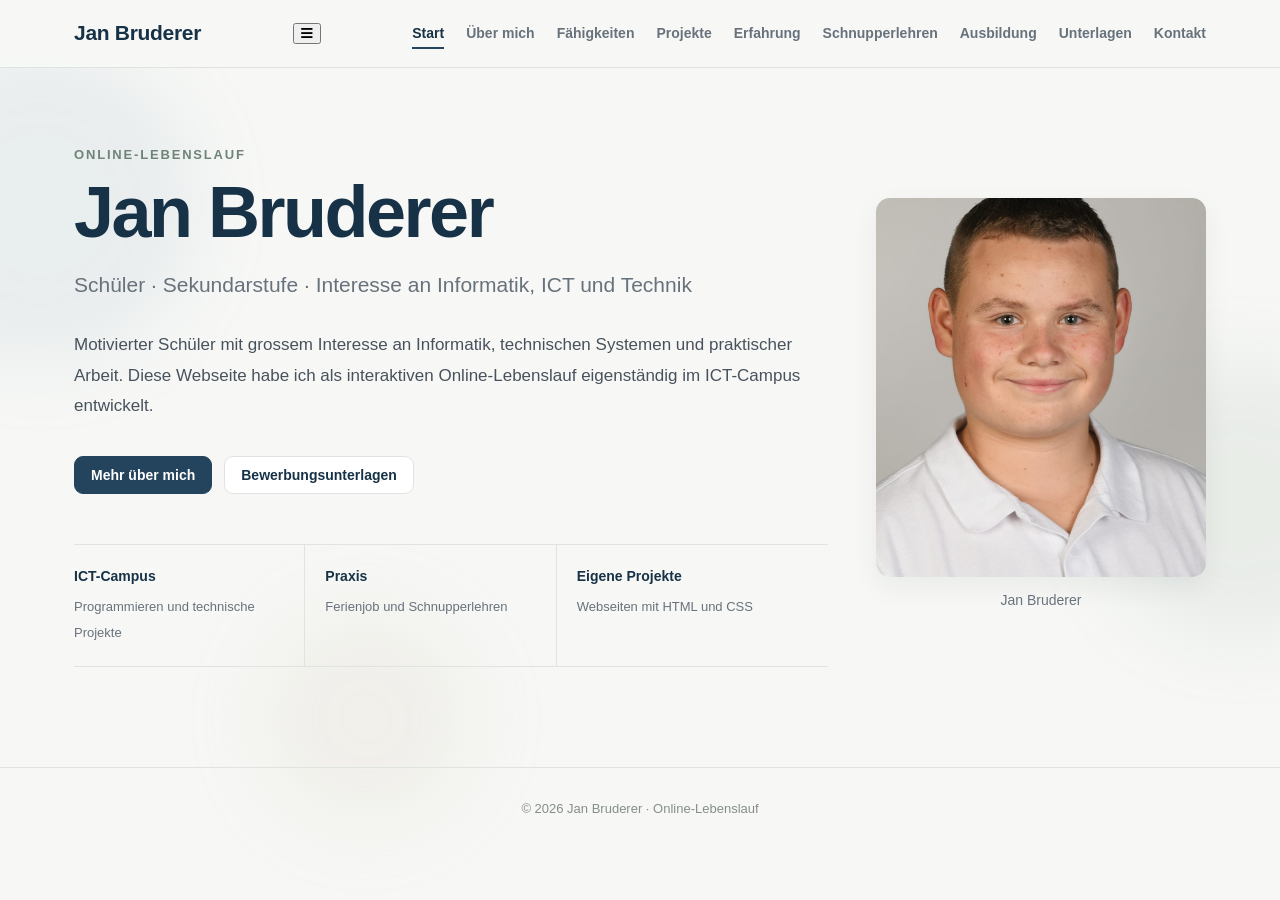
==== commit 22cf289d: "Update index.html" ====
--- a/index.html
+++ b/index.html
@@ -3,45 +3,67 @@
 
 <head>
   <meta charset="UTF-8">
-  <meta name="viewport" content="width=device-width, initial-scale=1.0">
+
+  <meta
+    name="viewport"
+    content="width=device-width, initial-scale=1.0"
+  >
 
   <meta
     name="description"
-    content="Online-Lebenslauf von Jan Bruderer mit Informationen zu Ausbildung, Fähigkeiten, Projekten, Schnupperlehren und Bewerbungsunterlagen."
+    content="Online-Lebenslauf von Jan Bruderer – Schüler mit Interesse an Informatik, ICT und Technik."
   >
 
-  <meta property="og:title" content="Jan Bruderer – Online-Lebenslauf">
+  <meta
+    property="og:title"
+    content="Jan Bruderer – Online-Lebenslauf"
+  >
+
   <meta
     property="og:description"
-    content="Online-Lebenslauf mit Projekten, Schnupperlehren und Bewerbungsunterlagen."
+    content="Schüler · Sekundarstufe · Interesse an Informatik, ICT und Technik"
   >
 
   <title>Jan Bruderer – Online-Lebenslauf</title>
 
   <link
-    rel="icon"
-    href="data:image/svg+xml,<svg xmlns='http://www.w3.org/2000/svg' viewBox='0 0 100 100'><text y='0.9em' font-size='90'>💻</text></svg>"
+    rel="stylesheet"
+    href="style.css"
   >
-
-  <link rel="stylesheet" href="style.css">
 
   <link
     rel="stylesheet"
     href="https://cdnjs.cloudflare.com/ajax/libs/font-awesome/6.5.1/css/all.min.css"
   >
+
+  <link
+    rel="icon"
+    href="data:image/svg+xml,<svg xmlns=%22http://www.w3.org/2000/svg%22 viewBox=%220 0 100 100%22><text y=%22.9em%22 font-size=%2290%22>💻</text></svg>"
+  >
+
 </head>
 
+
 <body>
 
+
+  <!-- =========================
+       HINTERGRUND
+  ========================== -->
+
   <div class="bubbles">
-    <span class="bubble"></span>
-    <span class="bubble"></span>
-    <span class="bubble"></span>
-    <span class="bubble"></span>
-    <span class="bubble"></span>
-    <span class="bubble"></span>
+    <div class="bubble"></div>
+    <div class="bubble"></div>
+    <div class="bubble"></div>
+    <div class="bubble"></div>
+    <div class="bubble"></div>
+    <div class="bubble"></div>
   </div>
 
+
+  <!-- =========================
+       NAVIGATION
+  ========================== -->
 
   <nav class="navbar">
 
@@ -51,9 +73,31 @@
         Jan Bruderer
       </div>
 
-      <div class="nav-links">
-
-        <button class="active-btn" onclick="showPage('start')">
+
+      <!--
+        Wird durch CSS nur auf dem Handy angezeigt
+      -->
+
+      <button
+        class="menu-toggle"
+        id="menuToggle"
+        aria-label="Navigation öffnen"
+        aria-expanded="false"
+        type="button"
+      >
+        <i class="fa-solid fa-bars"></i>
+      </button>
+
+
+      <div
+        class="nav-links"
+        id="navLinks"
+      >
+
+        <button
+          class="active-btn"
+          onclick="showPage('start')"
+        >
           Start
         </button>
 
@@ -96,20 +140,29 @@
   </nav>
 
 
+  <!-- =========================
+       HAUPTINHALT
+  ========================== -->
+
   <main class="page">
 
 
-    <!-- START -->
-
-    <section id="start" class="site-page active">
+    <!-- =========================
+         STARTSEITE
+    ========================== -->
+
+    <section
+      id="start"
+      class="site-page active"
+    >
 
       <div class="start-layout">
 
         <div class="start-text">
 
-          <p class="eyebrow">
+          <div class="eyebrow">
             Online-Lebenslauf
-          </p>
+          </div>
 
           <h1>
             Jan Bruderer
@@ -126,20 +179,21 @@
             eigenständig im ICT-Campus entwickelt.
           </p>
 
+
           <div class="hero-buttons">
 
             <button
-              onclick="showPage('kontakt')"
               class="primary-btn"
+              onclick="showPage('ueber')"
             >
-              Kontakt aufnehmen
+              Mehr über mich
             </button>
 
             <button
+              class="secondary-btn"
               onclick="showPage('unterlagen')"
-              class="secondary-btn"
             >
-              Unterlagen ansehen
+              Bewerbungsunterlagen
             </button>
 
           </div>
@@ -149,17 +203,23 @@
 
             <div>
               <strong>ICT-Campus</strong>
-              <span>Programmieren und technische Projekte</span>
+              <span>
+                Programmieren und technische Projekte
+              </span>
             </div>
 
             <div>
               <strong>Praxis</strong>
-              <span>Ferienjob und Schnupperlehren</span>
+              <span>
+                Ferienjob und Schnupperlehren
+              </span>
             </div>
 
             <div>
               <strong>Eigene Projekte</strong>
-              <span>Webseiten mit HTML und CSS</span>
+              <span>
+                Webseiten mit HTML und CSS
+              </span>
             </div>
 
           </div>
@@ -171,7 +231,7 @@
 
           <img
             src="profilbild.jpg"
-            alt="Foto von Jan Bruderer"
+            alt="Portrait von Jan Bruderer"
           >
 
           <p>
@@ -185,1107 +245,1356 @@
     </section>
 
 
-
-    <!-- ÜBER MICH -->
-
-    <section id="ueber" class="site-page">
-
-      <div class="section">
-
-        <h2>Über mich</h2>
-
-        <div class="about-grid">
-
-          <div class="about-card">
-
-            <h3>Informatik & Technik</h3>
+    <!-- =========================
+         ÜBER MICH
+    ========================== -->
+
+    <section
+      id="ueber"
+      class="site-page section"
+    >
+
+      <h2>
+        <i class="fa-solid fa-user"></i>
+        Über mich
+      </h2>
+
+      <p class="section-text">
+        Ich interessiere mich für Informatik, Technik und digitale
+        Entwicklungen. Besonders spannend finde ich es, neue Dinge
+        auszuprobieren und zu verstehen, wie technische Systeme funktionieren.
+      </p>
+
+
+      <div class="about-grid">
+
+
+        <div class="about-card">
+
+          <h3>
+            <i class="fa-solid fa-laptop-code"></i>
+            Technik & Informatik
+          </h3>
+
+          <p>
+            Informatik interessiert mich besonders, weil man dabei
+            logisches Denken und Kreativität miteinander verbinden kann.
+            Im ICT-Campus kann ich regelmässig neue Themen ausprobieren
+            und eigene Projekte umsetzen.
+          </p>
+
+        </div>
+
+
+        <div class="about-card">
+
+          <h3>
+            <i class="fa-solid fa-lightbulb"></i>
+            Lernen & Entwickeln
+          </h3>
+
+          <p>
+            Ich lerne gerne Neues und beschäftige mich mit Themen,
+            bei denen ich selbst ausprobieren und Lösungen finden kann.
+            Neue Herausforderungen motivieren mich, mich weiterzuentwickeln.
+          </p>
+
+        </div>
+
+
+        <div class="about-card">
+
+          <h3>
+            <i class="fa-solid fa-earth-europe"></i>
+            Selbstständigkeit
+          </h3>
+
+          <p>
+            Während meines dreiwöchigen Sprachaufenthalts in Torquay
+            konnte ich meine Englischkenntnisse verbessern, internationale
+            Kontakte knüpfen und selbstständiger werden.
+          </p>
+
+        </div>
+
+
+        <div class="about-card">
+
+          <h3>
+            <i class="fa-solid fa-medal"></i>
+            Sport
+          </h3>
+
+          <p>
+            Handball und Aikido gehören zu meinen wichtigsten Hobbys.
+            Dabei habe ich gelernt, konzentriert zu bleiben,
+            Verantwortung zu übernehmen und als Teil eines Teams zu arbeiten.
+          </p>
+
+        </div>
+
+
+        <div class="about-card wide-card">
+
+          <h3>
+            <i class="fa-solid fa-arrow-trend-up"></i>
+            Meine Ziele
+          </h3>
+
+          <p>
+            Ich möchte mich fachlich und persönlich weiterentwickeln,
+            neue Erfahrungen sammeln und mein Wissen in den Bereichen
+            Informatik, ICT und Technik weiter ausbauen.
+          </p>
+
+        </div>
+
+
+      </div>
+
+    </section>
+
+
+    <!-- =========================
+         FÄHIGKEITEN
+    ========================== -->
+
+    <section
+      id="faehigkeiten"
+      class="site-page section"
+    >
+
+      <h2>
+        <i class="fa-solid fa-gears"></i>
+        Fähigkeiten
+      </h2>
+
+      <p class="section-text">
+        Fähigkeiten, die ich in der Schule, im Sport,
+        im ICT-Campus und durch praktische Erfahrungen entwickeln konnte.
+      </p>
+
+
+      <div class="skills-grid">
+
+        <div class="skill-card">
+          <strong>Informatik</strong>
+          <span>ICT-Campus und ECDL Zertifikat</span>
+        </div>
+
+        <div class="skill-card">
+          <strong>HTML & CSS</strong>
+          <span>Grundlagen durch eigene Webseiten</span>
+        </div>
+
+        <div class="skill-card">
+          <strong>Logisches Denken</strong>
+          <span>Programmieren, Schule und ICT-Campus</span>
+        </div>
+
+        <div class="skill-card">
+          <strong>Technisches Verständnis</strong>
+          <span>Ferienjob, Schnupperlehren und eigene Projekte</span>
+        </div>
+
+        <div class="skill-card">
+          <strong>Teamfähigkeit</strong>
+          <span>Handball und praktische Arbeit</span>
+        </div>
+
+        <div class="skill-card">
+          <strong>Disziplin</strong>
+          <span>Aikido und Handball</span>
+        </div>
+
+        <div class="skill-card">
+          <strong>Ausdauer</strong>
+          <span>ICT-Campus, Sport und Schule</span>
+        </div>
+
+        <div class="skill-card">
+          <strong>Belastbarkeit</strong>
+          <span>Schule, Sport und neue Herausforderungen</span>
+        </div>
+
+        <div class="skill-card">
+          <strong>Konzentration</strong>
+          <span>Aikido und schulische Arbeit</span>
+        </div>
+
+        <div class="skill-card">
+          <strong>Verantwortung</strong>
+          <span>Sprachaufenthalt und Aikido Kindertraining</span>
+        </div>
+
+      </div>
+
+    </section>
+
+
+    <!-- =========================
+         PROJEKTE
+    ========================== -->
+
+    <section
+      id="projekte"
+      class="site-page section"
+    >
+
+      <h2>
+        <i class="fa-solid fa-folder-open"></i>
+        Projekte
+      </h2>
+
+      <p class="section-text">
+        Einige Projekte, an denen ich selbst gearbeitet habe.
+      </p>
+
+
+      <div class="projects-grid">
+
+
+        <article class="project-card">
+
+          <div class="project-icon">
+            <i class="fa-solid fa-gamepad"></i>
+          </div>
+
+          <div class="project-content">
+
+            <h3>
+              Game-Portal
+            </h3>
 
             <p>
-              Ich bin eine motivierte, offene und ehrgeizige Person,
-              die sich gerne weiterentwickelt und neue Herausforderungen
-              annimmt. Besonders interessiere ich mich für Informatik
-              und digitale Technologien.
+              Eigene Webseite mit verschiedenen kleinen Spielen.
+              Dabei konnte ich den Aufbau von Webseiten, die Gestaltung
+              mit CSS und erste interaktive Elemente praktisch ausprobieren.
             </p>
 
+            <div class="project-tags">
+              <span>HTML</span>
+              <span>CSS</span>
+              <span>Webdesign</span>
+            </div>
+
+            <a
+              class="project-button"
+              href="https://janbruderer.github.io/Game-Portal/"
+              target="_blank"
+              rel="noopener noreferrer"
+            >
+              Webseite öffnen
+            </a>
+
+          </div>
+
+        </article>
+
+
+        <article class="project-card">
+
+          <div class="project-icon">
+            <i class="fa-solid fa-music"></i>
+          </div>
+
+          <div class="project-content">
+
+            <h3>
+              Webseite Hochzeitssängerin
+            </h3>
+
             <p>
-              Durch meine Zeit beim ICT Campus konnte ich wertvolle
-              Erfahrungen sammeln, spannende Einblicke in die
-              Informatikwelt erhalten und mein Interesse an Technologie
-              noch weiter stärken.
+              Moderne Webseite für meine Schwester zur Präsentation
+              ihrer Tätigkeit als Hochzeitssängerin.
+              Im Fokus standen klare Informationen,
+              ein persönlicher Eindruck und ein professionelles Design.
             </p>
 
-          </div>
-
-
-          <div class="about-card">
-
-            <h3>Digitale Lösungen</h3>
-
-            <p>
-              Ich interessiere mich besonders dafür, wie digitale
-              Lösungen den Alltag verbessern können und wie man mit
-              Technologie neue Ideen umsetzen kann.
-            </p>
-
-            <p>
-              Die Informatik entwickelt sich ständig weiter und genau
-              das motiviert mich, neugierig zu bleiben und Neues zu
-              entdecken.
-            </p>
-
-          </div>
-
-
-          <div class="about-card">
-
-            <h3>Persönliche Entwicklung</h3>
-
-            <p>
-              Neben der Informatik spielt auch persönliche
-              Weiterentwicklung eine grosse Rolle in meinem Leben.
-              Ein Sprachaufenthalt hat mir geholfen, selbstständiger
-              zu werden, neue Menschen kennenzulernen und mich an
-              neue Situationen anzupassen.
-            </p>
-
-          </div>
-
-
-          <div class="about-card">
-
-            <h3>Sport & Verantwortung</h3>
-
-            <p>
-              Durch Handball und Aikido habe ich gelernt,
-              Verantwortung zu übernehmen, diszipliniert zu bleiben
-              und nie zu schnell aufzugeben. Vor allem als
-              Handballtorwart sind Konzentration, Teamgeist und Ruhe
-              sehr wichtig.
-            </p>
-
-          </div>
-
-
-          <div class="about-card wide-card">
-
-            <h3>Motivation & Zukunft</h3>
-
-            <p>
-              Freunde beschreiben mich oft als zuverlässig,
-              hilfsbereit und zielstrebig. Neue Projekte motivieren
-              mich besonders, weil ich dabei kreativ sein und
-              gleichzeitig Neues lernen kann.
-            </p>
-
-            <p>
-              Für mich ist es wichtig, nie stehen zu bleiben und mich
-              sowohl persönlich als auch fachlich ständig
-              weiterzuentwickeln.
-            </p>
-
-          </div>
-
-        </div>
+            <div class="project-tags">
+              <span>HTML</span>
+              <span>CSS</span>
+              <span>Design</span>
+              <span>Praxisprojekt</span>
+            </div>
+
+            <a
+              class="project-button"
+              href="https://janbruderer.github.io/Kristina--Weddingsinger/"
+              target="_blank"
+              rel="noopener noreferrer"
+            >
+              Webseite öffnen
+            </a>
+
+          </div>
+
+        </article>
+
 
       </div>
 
     </section>
 
 
-
-    <!-- FÄHIGKEITEN -->
-
-    <section id="faehigkeiten" class="site-page">
-
-      <div class="section">
-
-        <h2>Fähigkeiten</h2>
-
-        <div class="skills-grid">
-
-          <div class="skill-card">
-            <strong>Informatik</strong>
-            <span>ICT-Campus und ECDL Zertifikat</span>
-          </div>
-
-          <div class="skill-card">
-            <strong>HTML & CSS</strong>
-            <span>Grundlagen durch eigene Webseiten</span>
-          </div>
-
-          <div class="skill-card">
-            <strong>Logisches Denken</strong>
-            <span>Programmieren, Schule und ICT-Campus</span>
-          </div>
-
-          <div class="skill-card">
-            <strong>Technisches Verständnis</strong>
-            <span>Ferienjob, Schnupperlehren und eigene Projekte</span>
-          </div>
-
-          <div class="skill-card">
-            <strong>Teamfähigkeit</strong>
-            <span>Handball und praktische Arbeit</span>
-          </div>
-
-          <div class="skill-card">
-            <strong>Disziplin</strong>
-            <span>Aikido und Handball</span>
-          </div>
-
-          <div class="skill-card">
-            <strong>Ausdauer</strong>
-            <span>ICT-Campus, Sport und Schule</span>
-          </div>
-
-          <div class="skill-card">
-            <strong>Belastbarkeit</strong>
-            <span>Schule, Sport und neue Herausforderungen</span>
-          </div>
-
-          <div class="skill-card">
-            <strong>Konzentration</strong>
-            <span>Aikido und schulische Arbeit</span>
-          </div>
-
-          <div class="skill-card">
-            <strong>Verantwortung</strong>
-            <span>Sprachaufenthalt und Aikido Kindertraining</span>
-          </div>
-
-        </div>
-
-      </div>
+    <!-- =========================
+         ERFAHRUNG
+    ========================== -->
+
+    <section
+      id="erfahrung"
+      class="site-page section"
+    >
+
+      <h2>
+        <i class="fa-solid fa-briefcase"></i>
+        Praktische Erfahrung
+      </h2>
+
+      <p class="section-text">
+        Erfahrungen ausserhalb des normalen Schulalltags.
+      </p>
+
+
+      <article class="experience-card">
+
+        <div class="experience-top">
+
+          <h3>
+            Ferienjob Elektroinstallateur – Elektro Binder AG
+          </h3>
+
+          <span>
+            Sommer 2026 · 2 Wochen
+          </span>
+
+        </div>
+
+        <p>
+          Im Sommer 2026 arbeitete ich während zwei Wochen bei der
+          Elektro Binder AG. Dabei erhielt ich einen vertieften Einblick
+          in den Berufsalltag eines Elektroinstallateurs und konnte bei
+          verschiedenen praktischen Arbeiten mithelfen.
+        </p>
+
+        <p>
+          Ich lernte neue Werkzeuge, Materialien und Arbeitsabläufe kennen
+          und konnte mein technisches Verständnis weiterentwickeln.
+          Besonders gefallen hat mir, dass ich vieles direkt in der Praxis
+          ausprobieren und dabei viel Neues lernen konnte.
+        </p>
+
+        <p>
+          Der Ferienjob hat mir zudem gezeigt, wie wichtig sorgfältiges
+          Arbeiten, Zuverlässigkeit und Teamarbeit sind.
+        </p>
+
+      </article>
+
+
+      <article class="experience-card">
+
+        <div class="experience-top">
+
+          <h3>
+            Sprachaufenthalt in Torquay, England
+          </h3>
+
+          <span>
+            Sommer 2025 · 3 Wochen
+          </span>
+
+        </div>
+
+        <p>
+          Während meines dreiwöchigen Sprachaufenthalts in Torquay
+          besuchte ich eine Sprachschule und konnte mein Englisch
+          im Alltag anwenden und verbessern.
+        </p>
+
+        <p>
+          Ich lernte Jugendliche aus verschiedenen Ländern kennen
+          und wurde selbstständiger, da ich mehrere Wochen alleine
+          im Ausland unterwegs war.
+        </p>
+
+        <div class="button-row">
+
+          <a
+            href="https://www.esl.ch/de/lp/sprachaufenthalte"
+            target="_blank"
+            rel="noopener noreferrer"
+          >
+            ESL
+          </a>
+
+          <a
+            href="https://www.kaplaninternational.com/language-schools/united-kingdom/torquay"
+            target="_blank"
+            rel="noopener noreferrer"
+          >
+            Kaplan Torquay
+          </a>
+
+          <a
+            href="sprachaufenthalt.pdf"
+            target="_blank"
+          >
+            Zertifikat öffnen
+          </a>
+
+        </div>
+
+      </article>
+
+
+      <article class="experience-card">
+
+        <div class="experience-top">
+
+          <h3>
+            ICT-Campus
+          </h3>
+
+          <span>
+            seit Mai 2025
+          </span>
+
+        </div>
+
+        <p>
+          Im ICT-Campus beschäftige ich mich jeden zweiten Samstag
+          während vier Stunden mit Informatik und Programmierung.
+          Dabei lerne ich verschiedene Programmierkonzepte kennen,
+          experimentiere mit neuen Ideen und arbeite an eigenen Projekten.
+        </p>
+
+        <div class="button-row">
+
+          <a
+            href="https://www.ict-scouts.ch/de/campus/index.php"
+            target="_blank"
+            rel="noopener noreferrer"
+          >
+            ICT-Campus
+          </a>
+
+          <a
+            href="ict-campus.pdf"
+            target="_blank"
+          >
+            Zertifikat öffnen
+          </a>
+
+        </div>
+
+      </article>
+
+
+      <article class="experience-card">
+
+        <div class="experience-top">
+
+          <h3>
+            Aikido Kindertraining
+          </h3>
+
+          <span>
+            seit 2022
+          </span>
+
+        </div>
+
+        <p>
+          Beim Aikido unterstütze ich das Kindertraining.
+          Dabei übernehme ich Verantwortung, helfe jüngeren Teilnehmenden
+          und unterstütze beim Erklären und Vorzeigen von Übungen.
+        </p>
+
+      </article>
 
     </section>
 
 
-
-    <!-- PROJEKTE -->
-
-    <section id="projekte" class="site-page">
-
-      <div class="section">
-
-        <h2>Projekte</h2>
-
-        <p class="section-text">
-          Hier zeige ich eigene Webseiten, die ich selbstständig
-          geplant, gestaltet und umgesetzt habe.
-        </p>
-
-
-        <div class="projects-grid">
-
-          <article class="project-card">
-
-            <div class="project-icon">
-              <i class="fa-solid fa-gamepad"></i>
-            </div>
-
-            <div class="project-content">
-
-              <h3>Interaktive Spiele-Webseite</h3>
-
-              <p>
-                Eigene Webseite mit verschiedenen kleinen Spielen.
-                Dabei konnte ich den Aufbau von Webseiten,
-                die Gestaltung mit CSS und erste interaktive
-                Elemente praktisch ausprobieren.
-              </p>
-
-              <div class="project-tags">
-                <span>HTML</span>
-                <span>CSS</span>
-                <span>Webdesign</span>
-              </div>
-
+    <!-- =========================
+         SCHNUPPERLEHREN
+    ========================== -->
+
+    <section
+      id="schnupper"
+      class="site-page section"
+    >
+
+      <h2>
+        <i class="fa-solid fa-screwdriver-wrench"></i>
+        Schnupperlehren
+      </h2>
+
+      <p class="section-text">
+        Durch verschiedene Schnupperlehren konnte ich mehrere technische
+        und ICT-Berufe kennenlernen und miteinander vergleichen.
+      </p>
+
+
+      <div class="job-grid">
+
+
+        <!-- Gebäudeinformatiker -->
+
+        <div class="job-card">
+
+          <h3>
+            Gebäudeinformatiker EFZ
+          </h3>
+
+          <ul>
+
+            <li>
               <a
-                class="project-button"
-                href="https://janbruderer.github.io/Game-Portal/"
+                href="https://lehmann.ch/"
                 target="_blank"
                 rel="noopener noreferrer"
               >
-                Projekt ansehen
+                Lehmann Elektro AG
               </a>
-
-            </div>
-
-          </article>
-
-
-          <article class="project-card">
-
-            <div class="project-icon">
-              <i class="fa-solid fa-microphone-lines"></i>
-            </div>
-
-            <div class="project-content">
-
-              <h3>
-                Webseite für meine Schwester als Hochzeitssängerin
-              </h3>
-
-              <p>
-                Moderne Webseite für meine Schwester zur Präsentation
-                ihrer Tätigkeit als Hochzeitssängerin.
-                Im Fokus standen klare Informationen,
-                ein persönlicher Eindruck und ein professionelles Design.
-              </p>
-
-              <div class="project-tags">
-                <span>HTML</span>
-                <span>CSS</span>
-                <span>Design</span>
-                <span>Praxisprojekt</span>
-              </div>
-
+              <br>
+              26. September 2025
+            </li>
+
+
+            <li>
               <a
-                class="project-button"
-                href="https://janbruderer.github.io/Kristina--Weddingsinger/"
+                href="https://www.baumann-electro.ch/de/"
                 target="_blank"
                 rel="noopener noreferrer"
               >
-                Projekt ansehen
+                Baumann Electro AG
               </a>
-
-            </div>
-
-          </article>
-
-        </div>
-
-      </div>
-
-    </section>
-
-
-
-    <!-- ERFAHRUNG -->
-
-    <section id="erfahrung" class="site-page">
-
-      <div class="section">
-
-        <h2>Praktische Erfahrung</h2>
-
-
-        <article class="experience-card">
-
-          <div class="experience-top">
-
-            <h3>
-              Ferienjob Elektroinstallateur – Elektro Binder AG
-            </h3>
-
-            <span>
-              Sommer 2026 · 2 Wochen
-            </span>
-
-          </div>
-
-          <p>
-            Im Sommer 2026 arbeitete ich während zwei Wochen bei der
-            Elektro Binder AG. Dabei erhielt ich einen vertieften
-            Einblick in den Berufsalltag eines Elektroinstallateurs
-            und konnte bei verschiedenen praktischen Arbeiten
-            mithelfen. Ich lernte neue Werkzeuge, Materialien und
-            Arbeitsabläufe kennen und konnte mein technisches
-            Verständnis weiterentwickeln. Besonders gefallen hat mir,
-            dass ich vieles direkt in der Praxis ausprobieren und
-            dabei viel Neues lernen konnte. Der Ferienjob hat mir
-            zudem gezeigt, wie wichtig sorgfältiges Arbeiten,
-            Zuverlässigkeit und Teamarbeit sind.
-          </p>
-
-        </article>
-
-
-        <article class="experience-card">
-
-          <div class="experience-top">
-
-            <h3>
-              Sprachaufenthalt England – Torquay
-            </h3>
-
-            <span>
-              Sommer 2025
-            </span>
-
-          </div>
-
-          <p>
-            Im Sommer 2025 absolvierte ich einen dreiwöchigen
-            Sprachaufenthalt in Torquay, England.
-            Während dieser Zeit konnte ich meine Englischkenntnisse
-            verbessern, internationale Erfahrungen sammeln und
-            selbstständiger werden.
-          </p>
-
-          <div class="button-row">
-
-            <a
-              href="https://www.esl.ch/de/lp/sprachaufenthalte"
-              target="_blank"
-              rel="noopener noreferrer"
-            >
-              ESL Sprachreisen
-            </a>
-
-            <a
-              href="https://www.kaplaninternational.com/language-schools/united-kingdom/torquay"
-              target="_blank"
-              rel="noopener noreferrer"
-            >
-              Kaplan Torquay
-            </a>
-
-            <a
-              href="sprachaufenthalt.pdf"
-              target="_blank"
-              rel="noopener noreferrer"
-            >
-              Zertifikat öffnen
-            </a>
-
-          </div>
-
-        </article>
-
-
-        <article class="experience-card">
-
-          <div class="experience-top">
-
-            <h3>
-              ICT-Campus – Informatik-Förderprogramm
-            </h3>
-
-            <span>
-              ab Mai 2025
-            </span>
-
-          </div>
-
-          <p>
-            Am ICT Campus lerne ich verschiedene Programmierkonzepte
-            kennen. Ich beschäftige mich selbstständig damit,
-            wie Programme und Algorithmen funktionieren,
-            und arbeite jeden zweiten Samstag an verschiedenen Projekten.
-          </p>
-
-          <div class="button-row">
-
-            <a
-              href="https://www.ict-scouts.ch/de/campus/index.php"
-              target="_blank"
-              rel="noopener noreferrer"
-            >
-              ICT Scouts Campus
-            </a>
-
-            <a
-              href="ict-campus.pdf"
-              target="_blank"
-              rel="noopener noreferrer"
-            >
-              Zertifikat öffnen
-            </a>
-
-          </div>
-
-        </article>
-
-
-        <article class="experience-card">
-
-          <div class="experience-top">
-
-            <h3>
-              Aikido – Trainer beim Kindertraining
-            </h3>
-
-            <span>
-              2022 – heute
-            </span>
-
-          </div>
-
-          <p>
-            Beim Kindertraining übernehme ich Verantwortung,
-            unterstütze jüngere Teilnehmende und lerne,
-            geduldig, zuverlässig und klar zu kommunizieren.
-          </p>
-
-        </article>
-
-      </div>
-
-    </section>
-
-
-
-    <!-- SCHNUPPERLEHREN -->
-
-    <section id="schnupper" class="site-page">
-
-      <div class="section">
-
-        <h2>Schnupperlehren / Schnuppertage</h2>
-
-        <div class="job-grid">
-
-
-          <div class="job-card">
-
-            <h3>Gebäudeinformatiker EFZ</h3>
-
-            <ul>
-
-              <li>
-                <a href="https://lehmann.ch/" target="_blank">
-                  Lehmann Elektro AG
-                </a>
-                – 26. September 2025
-              </li>
-
-              <li>
-                <a href="https://www.baumann-electro.ch/de/" target="_blank">
-                  Baumann Electro AG
-                </a>
-                – 9.–10. Oktober 2025
-
-                <div class="pdf-link-box">
-                  <a
-                    href="bericht-baumann-gebaeudeinformatiker.pdf"
-                    target="_blank"
-                  >
-                    Schnupperbericht
-                  </a>
-                </div>
-
-              </li>
-
-              <li>
-                <a href="https://www.bichler.ch/" target="_blank">
-                  Bichler + Partner AG
-                </a>
-                – 5. Februar 2026
-
-                <div class="pdf-link-box">
-                  <a
-                    href="bericht-bichler-partner.pdf"
-                    target="_blank"
-                  >
-                    Schnupperbericht
-                  </a>
-                </div>
-
-              </li>
-
-              <li>
-                <a href="https://www.ibg.ch/engineering" target="_blank">
-                  IBG Engineering AG
-                </a>
-                – 22. November 2025
-              </li>
-
-              <li>
+              <br>
+              9.–10. Oktober 2025
+
+              <div class="pdf-link-box">
                 <a
-                  href="https://www.flughafen-zuerich.ch/de/unternehmen"
+                  href="bericht-baumann-gebaeudeinformatiker.pdf"
                   target="_blank"
                 >
-                  Flughafen Zürich AG
+                  Schnupperbericht
                 </a>
-                – 21. April 2026
-
-                <div class="pdf-link-box">
-                  <a
-                    href="bericht-flughafen-zuerich.pdf"
-                    target="_blank"
-                  >
-                    Schnupperbericht
-                  </a>
-                </div>
-
-              </li>
-
-              <li>
-                <a href="https://www.techcom.ch/" target="_blank">
-                  TechCom electro AG
-                </a>
-                – 23.–24. April 2026
-
-                <div class="pdf-link-box">
-                  <a href="bericht-techcom.pdf" target="_blank">
-                    Schnupperbericht
-                  </a>
-                </div>
-
-              </li>
-
-            </ul>
-
-          </div>
-
-
-          <div class="job-card">
-
-            <h3>Elektroinstallateur EFZ</h3>
-
-            <ul>
-
-              <li>
+              </div>
+
+            </li>
+
+
+            <li>
+              <a
+                href="https://www.bichler.ch/"
+                target="_blank"
+                rel="noopener noreferrer"
+              >
+                Bichler + Partner AG
+              </a>
+              <br>
+              5. Februar 2026
+
+              <div class="pdf-link-box">
                 <a
-                  href="https://www.baumann-electro.ch/de/"
+                  href="bericht-bichler-partner.pdf"
                   target="_blank"
                 >
-                  Baumann Electro AG
+                  Schnupperbericht
                 </a>
-                – 7.–8. Oktober 2025
-              </li>
-
-              <li>
-                <a href="https://www.etavis.ch/" target="_blank">
-                  ETAVIS
-                </a>
-                – 20. April 2026
-              </li>
-
-            </ul>
-
-          </div>
-
-
-          <div class="job-card">
-
-            <h3>Multimediaelektroniker EFZ</h3>
-
-            <ul>
-              <li>
-                <a href="https://www.sak.ch/" target="_blank">
-                  St. Gallisch-Appenzellische Kraftwerke AG (SAK)
-                </a>
-                – 7. Januar 2026
-              </li>
-            </ul>
-
-          </div>
-
-
-          <div class="job-card">
-
-            <h3>Elektroniker EFZ</h3>
-
-            <ul>
-              <li>
-                <a href="https://www.gesys.ch/" target="_blank">
-                  Grossenbacher Systeme AG
-                </a>
-                – 16. November 2025, ½ Tag
-              </li>
-            </ul>
-
-          </div>
-
-
-          <div class="job-card">
-
-            <h3>Automatiker EFZ</h3>
-
-            <ul>
-              <li>
-
+              </div>
+
+            </li>
+
+
+            <li>
+              <a
+                href="https://www.ibg.ch/engineering"
+                target="_blank"
+                rel="noopener noreferrer"
+              >
+                IBG Engineering AG
+              </a>
+              <br>
+              22. November 2025
+            </li>
+
+
+            <li>
+              <a
+                href="https://www.flughafen-zuerich.ch/de/unternehmen"
+                target="_blank"
+                rel="noopener noreferrer"
+              >
+                Flughafen Zürich AG
+              </a>
+              <br>
+              21. April 2026
+
+              <div class="pdf-link-box">
                 <a
-                  href="https://schmidautomation.com/"
+                  href="bericht-flughafen-zuerich.pdf"
                   target="_blank"
                 >
-                  Schmid Automation AG
+                  Schnupperbericht
                 </a>
-                – 12. Februar 2026
-
-                <div class="pdf-link-box">
-                  <a
-                    href="bericht-schmid-automation.pdf"
-                    target="_blank"
-                  >
-                    Schnupperbericht
-                  </a>
-                </div>
-
-              </li>
-            </ul>
-
-          </div>
-
-
-          <div class="job-card">
-
-            <h3>ICT-Fachmann EFZ</h3>
-
-            <ul>
-
-              <li>
-
-                <a href="https://www.h-och.ch/" target="_blank">
-                  HOCH Health Ostschweiz
-                </a>
-
-                – 1. April 2026
-
-                <div class="pdf-link-box">
-                  <a
-                    href="bericht-hoch-health.pdf"
-                    target="_blank"
-                  >
-                    Schnupperbericht
-                  </a>
-                </div>
-
-              </li>
-
-
-              <li>
-
+              </div>
+
+            </li>
+
+
+            <li>
+              <a
+                href="https://www.techcom.ch/"
+                target="_blank"
+                rel="noopener noreferrer"
+              >
+                TechCom electro AG
+              </a>
+              <br>
+              23.–24. April 2026
+
+              <div class="pdf-link-box">
                 <a
-                  href="https://www.raiffeisen.ch/rch/de.html"
+                  href="bericht-techcom.pdf"
                   target="_blank"
                 >
-                  Raiffeisen Schweiz
+                  Schnupperbericht
                 </a>
-
-                – 27. April 2026, Infoanlass
-
-                <div class="pdf-link-box">
-                  <a
-                    href="bericht-raiffeisen-bestaetigung.pdf"
-                    target="_blank"
-                  >
-                    Bestätigung
-                  </a>
-                </div>
-
-              </li>
-
-            </ul>
-
-          </div>
-
-
-          <div class="job-card wide-card">
-
-            <h3>Weiteres</h3>
-
-            <ul>
-
-              <li>
-                Infoabend Abacus – Informatiker EFZ Fachrichtung
-                Plattformentwickler und Applikationsentwickler EFZ
-                sowie ICT-Fachmann EFZ – 12. März 2026
-              </li>
-
-            </ul>
-
-          </div>
-
-        </div>
+              </div>
+
+            </li>
+
+          </ul>
+
+        </div>
+
+
+        <!-- Elektroinstallateur -->
+
+        <div class="job-card">
+
+          <h3>
+            Elektroinstallateur EFZ
+          </h3>
+
+          <ul>
+
+            <li>
+              <a
+                href="https://www.baumann-electro.ch/de/"
+                target="_blank"
+                rel="noopener noreferrer"
+              >
+                Baumann Electro AG
+              </a>
+              <br>
+              7.–8. Oktober 2025
+            </li>
+
+            <li>
+              <a
+                href="https://www.etavis.ch/"
+                target="_blank"
+                rel="noopener noreferrer"
+              >
+                ETAVIS
+              </a>
+              <br>
+              20. April 2026
+            </li>
+
+          </ul>
+
+        </div>
+
+
+        <!-- Multimediaelektroniker -->
+
+        <div class="job-card">
+
+          <h3>
+            Multimediaelektroniker EFZ
+          </h3>
+
+          <ul>
+
+            <li>
+              <a
+                href="https://www.sak.ch/"
+                target="_blank"
+                rel="noopener noreferrer"
+              >
+                St. Gallisch-Appenzellische Kraftwerke AG
+              </a>
+              <br>
+              7. Januar 2026
+            </li>
+
+          </ul>
+
+        </div>
+
+
+        <!-- Elektroniker -->
+
+        <div class="job-card">
+
+          <h3>
+            Elektroniker EFZ
+          </h3>
+
+          <ul>
+
+            <li>
+              <a
+                href="https://www.gesys.ch/"
+                target="_blank"
+                rel="noopener noreferrer"
+              >
+                Grossenbacher Systeme AG
+              </a>
+              <br>
+              16. November 2025 · ½ Tag
+            </li>
+
+          </ul>
+
+        </div>
+
+
+        <!-- Automatiker -->
+
+        <div class="job-card">
+
+          <h3>
+            Automatiker EFZ
+          </h3>
+
+          <ul>
+
+            <li>
+              <a
+                href="https://schmidautomation.com/"
+                target="_blank"
+                rel="noopener noreferrer"
+              >
+                Schmid Automation AG
+              </a>
+              <br>
+              12. Februar 2026
+
+              <div class="pdf-link-box">
+                <a
+                  href="bericht-schmid-automation.pdf"
+                  target="_blank"
+                >
+                  Schnupperbericht
+                </a>
+              </div>
+
+            </li>
+
+          </ul>
+
+        </div>
+
+
+        <!-- ICT-Fachmann -->
+
+        <div class="job-card">
+
+          <h3>
+            ICT-Fachmann EFZ
+          </h3>
+
+          <ul>
+
+            <li>
+              <a
+                href="https://www.h-och.ch/"
+                target="_blank"
+                rel="noopener noreferrer"
+              >
+                HOCH Health Ostschweiz
+              </a>
+              <br>
+              1. April 2026
+
+              <div class="pdf-link-box">
+                <a
+                  href="bericht-hoch-health.pdf"
+                  target="_blank"
+                >
+                  Schnupperbericht
+                </a>
+              </div>
+
+            </li>
+
+
+            <li>
+              <a
+                href="https://www.raiffeisen.ch/rch/de.html"
+                target="_blank"
+                rel="noopener noreferrer"
+              >
+                Raiffeisen Schweiz
+              </a>
+              <br>
+              27. April 2026 · Infoanlass
+
+              <div class="pdf-link-box">
+                <a
+                  href="bericht-raiffeisen-bestaetigung.pdf"
+                  target="_blank"
+                >
+                  Bestätigung
+                </a>
+              </div>
+
+            </li>
+
+          </ul>
+
+        </div>
+
+
+        <!-- Weiteres -->
+
+        <div class="job-card wide-card">
+
+          <h3>
+            Weiteres
+          </h3>
+
+          <ul>
+
+            <li>
+              <strong>
+                Infoabend Abacus
+              </strong>
+              <br>
+              Informatiker EFZ – Plattformentwicklung und
+              Applikationsentwicklung sowie ICT-Fachmann EFZ
+              <br>
+              12. März 2026
+            </li>
+
+          </ul>
+
+        </div>
+
 
       </div>
 
     </section>
 
 
-
-    <!-- AUSBILDUNG -->
-
-    <section id="ausbildung" class="site-page">
-
-      <div class="section">
-
-        <h2>Ausbildung & Sprachen</h2>
-
-        <div class="grid-2">
-
-
-          <div class="timeline-card">
-
-            <h3>Ausbildung</h3>
-
-            <div class="timeline-item">
-              <strong>2024 – heute</strong>
-              <p>
-                Sekundarstufe, Flade — Klosterschulhaus St. Gallen
-              </p>
-            </div>
-
-            <div class="timeline-item">
-              <strong>2018 – 2024</strong>
-              <p>
-                Primarschule Feldli — St. Gallen
-              </p>
-            </div>
-
-          </div>
-
-
-          <div class="timeline-card">
-
-            <h3>Sprachen</h3>
-
-            <div class="timeline-item">
-              <strong>Deutsch</strong>
-              <p>Muttersprache</p>
-            </div>
-
-            <div class="timeline-item">
-              <strong>Tschechisch</strong>
-              <p>Muttersprache</p>
-            </div>
-
-            <div class="timeline-item">
-              <strong>Englisch</strong>
-              <p>Fortgeschritten</p>
-            </div>
-
-            <div class="timeline-item">
-              <strong>Französisch</strong>
-              <p>Grundkenntnisse</p>
-            </div>
-
-          </div>
-
-        </div>
-
-
-        <h2 class="small-heading">
-          Interessen
-        </h2>
-
-        <div class="tags">
-          <span>Aikido</span>
-          <span>Handball (Torwart)</span>
-          <span>Informatik</span>
-          <span>ICT-Campus</span>
-        </div>
+    <!-- =========================
+         AUSBILDUNG
+    ========================== -->
+
+    <section
+      id="ausbildung"
+      class="site-page section"
+    >
+
+      <h2>
+        <i class="fa-solid fa-graduation-cap"></i>
+        Ausbildung & Sprachen
+      </h2>
+
+
+      <div class="grid-2">
+
+
+        <div class="timeline-card">
+
+          <h3>
+            Schule
+          </h3>
+
+          <div class="timeline-item">
+
+            <strong>
+              2024 – heute
+            </strong>
+
+            <p>
+              Sekundarstufe
+              <br>
+              Flade – Klosterschulhaus St. Gallen
+            </p>
+
+          </div>
+
+
+          <div class="timeline-item">
+
+            <strong>
+              2018 – 2024
+            </strong>
+
+            <p>
+              Primarschule Feldli
+              <br>
+              St. Gallen
+            </p>
+
+          </div>
+
+        </div>
+
+
+        <div class="timeline-card">
+
+          <h3>
+            Sprachen
+          </h3>
+
+          <div class="timeline-item">
+            <strong>Deutsch</strong>
+            <p>Muttersprache</p>
+          </div>
+
+          <div class="timeline-item">
+            <strong>Tschechisch</strong>
+            <p>Muttersprache</p>
+          </div>
+
+          <div class="timeline-item">
+            <strong>Englisch</strong>
+            <p>Fortgeschritten</p>
+          </div>
+
+          <div class="timeline-item">
+            <strong>Französisch</strong>
+            <p>Grundkenntnisse</p>
+          </div>
+
+        </div>
+
 
       </div>
 
+
+      <h2 class="small-heading">
+        Interessen
+      </h2>
+
+
+      <div class="tags">
+
+        <span>Aikido</span>
+        <span>Handball</span>
+        <span>Torwart</span>
+        <span>Informatik</span>
+        <span>ICT-Campus</span>
+        <span>Technik</span>
+
+      </div>
+
     </section>
 
 
-
-    <!-- UNTERLAGEN -->
-
-    <section id="unterlagen" class="site-page">
-
-      <div class="section">
-
-        <h2>Zertifikate & Bewerbungsunterlagen</h2>
-
-        <p class="section-text">
-          Hier befinden sich meine wichtigsten Bewerbungsunterlagen,
-          Zertifikate und Nachweise.
-        </p>
-
-
-        <h3 class="document-group-title">
-          Bewerbungsunterlagen
-        </h3>
-
-        <div class="documents-grid">
-
-
-          <div class="document-card">
-
-            <div class="document-icon">
-              <i class="fa-solid fa-file-lines"></i>
-            </div>
-
-            <h3>Lebenslauf</h3>
-
-            <p>
-              Vollständiger Lebenslauf als PDF-Version.
-            </p>
-
-            <a
-              href="lebenslauf.pdf"
-              target="_blank"
-            >
-              PDF öffnen
-            </a>
-
-          </div>
-
-
-          <div class="document-card">
-
-            <div class="document-icon">
-              <i class="fa-solid fa-graduation-cap"></i>
-            </div>
-
-            <h3>Zeugnisse</h3>
-
-            <p>
-              Schulzeugnisse und schulische Leistungen.
-            </p>
-
-            <a
-              href="zeugnisse.pdf"
-              target="_blank"
-            >
-              PDF öffnen
-            </a>
-
-          </div>
-
-        </div>
-
-
-        <h3 class="document-group-title">
-          Zertifikate & Nachweise
-        </h3>
-
-        <div class="documents-grid">
-
-
-          <div class="document-card">
-
-            <div class="document-icon">
-              <i class="fa-solid fa-laptop-code"></i>
-            </div>
-
-            <h3>ICT-Campus Zertifikat</h3>
-
-            <p>
-              Teilnahme am Informatik-Förderprogramm ICT-Campus.
-            </p>
-
-            <a
-              href="ict-campus.pdf"
-              target="_blank"
-            >
-              PDF öffnen
-            </a>
-
-          </div>
-
-
-          <div class="document-card">
-
-            <div class="document-icon">
-              <i class="fa-solid fa-earth-europe"></i>
-            </div>
-
-            <h3>Sprachaufenthalt England</h3>
-
-            <p>
-              Nachweis des Sprachaufenthalts in Torquay.
-            </p>
-
-            <a
-              href="sprachaufenthalt.pdf"
-              target="_blank"
-            >
-              PDF öffnen
-            </a>
-
-          </div>
-
-
-          <div class="document-card">
-
-            <div class="document-icon">
-              <i class="fa-solid fa-computer"></i>
-            </div>
-
-            <h3>ECDL Zertifikat</h3>
-
-            <p>
-              Nachweis meiner Kenntnisse im Umgang mit digitalen Anwendungen.
-            </p>
-
-            <a
-              href="ecdl.pdf"
-              target="_blank"
-            >
-              PDF öffnen
-            </a>
-
-          </div>
-
-
-          <div class="document-card">
-
-            <div class="document-icon">
-              <i class="fa-solid fa-chart-line"></i>
-            </div>
-
-            <h3>Stellwerk</h3>
-
-            <p>
-              Ergebnisse meiner Stellwerk-Standortbestimmung.
-            </p>
-
-            <a
-              href="stellwerk.pdf"
-              target="_blank"
-            >
-              PDF öffnen
-            </a>
-
-          </div>
-
-
-          <div class="document-card upcoming">
-
-            <div class="document-icon">
-              <i class="fa-solid fa-language"></i>
-            </div>
-
-            <h3>Cambridge B2 First</h3>
-
-            <p>
-              Prüfung geplant für Frühling 2027.
-            </p>
-
-          </div>
-
-        </div>
+    <!-- =========================
+         UNTERLAGEN
+    ========================== -->
+
+    <section
+      id="unterlagen"
+      class="site-page section"
+    >
+
+      <h2>
+        <i class="fa-solid fa-file-lines"></i>
+        Bewerbungsunterlagen
+      </h2>
+
+      <p class="section-text">
+        Hier können wichtige Unterlagen und Zertifikate direkt geöffnet werden.
+      </p>
+
+
+      <h3 class="document-group-title">
+        Bewerbungsunterlagen
+      </h3>
+
+
+      <div class="documents-grid">
+
+
+        <div class="document-card">
+
+          <div class="document-icon">
+            <i class="fa-solid fa-file-pdf"></i>
+          </div>
+
+          <h3>
+            Lebenslauf
+          </h3>
+
+          <p>
+            Aktueller Lebenslauf als PDF.
+          </p>
+
+          <a
+            href="lebenslauf.pdf"
+            target="_blank"
+          >
+            PDF öffnen
+          </a>
+
+        </div>
+
+
+        <div class="document-card">
+
+          <div class="document-icon">
+            <i class="fa-solid fa-file-pdf"></i>
+          </div>
+
+          <h3>
+            Zeugnisse
+          </h3>
+
+          <p>
+            Schulzeugnisse als PDF.
+          </p>
+
+          <a
+            href="zeugnisse.pdf"
+            target="_blank"
+          >
+            PDF öffnen
+          </a>
+
+        </div>
+
 
       </div>
 
+
+      <h3 class="document-group-title">
+        Zertifikate & Nachweise
+      </h3>
+
+
+      <div class="documents-grid">
+
+
+        <div class="document-card">
+
+          <div class="document-icon">
+            <i class="fa-solid fa-code"></i>
+          </div>
+
+          <h3>
+            ICT-Campus
+          </h3>
+
+          <p>
+            Nachweis über meine Teilnahme am ICT-Campus.
+          </p>
+
+          <a
+            href="ict-campus.pdf"
+            target="_blank"
+          >
+            Zertifikat öffnen
+          </a>
+
+        </div>
+
+
+        <div class="document-card">
+
+          <div class="document-icon">
+            <i class="fa-solid fa-earth-europe"></i>
+          </div>
+
+          <h3>
+            Sprachaufenthalt
+          </h3>
+
+          <p>
+            Zertifikat meines Sprachaufenthalts in England.
+          </p>
+
+          <a
+            href="sprachaufenthalt.pdf"
+            target="_blank"
+          >
+            Zertifikat öffnen
+          </a>
+
+        </div>
+
+
+        <div class="document-card">
+
+          <div class="document-icon">
+            <i class="fa-solid fa-computer"></i>
+          </div>
+
+          <h3>
+            ECDL
+          </h3>
+
+          <p>
+            ECDL Zertifikat.
+          </p>
+
+          <a
+            href="ecdl.pdf"
+            target="_blank"
+          >
+            Zertifikat öffnen
+          </a>
+
+        </div>
+
+
+        <div class="document-card">
+
+          <div class="document-icon">
+            <i class="fa-solid fa-chart-line"></i>
+          </div>
+
+          <h3>
+            Stellwerk
+          </h3>
+
+          <p>
+            Ergebnisse des Stellwerk-Tests.
+          </p>
+
+          <a
+            href="stellwerk.pdf"
+            target="_blank"
+          >
+            Stellwerk öffnen
+          </a>
+
+        </div>
+
+
+        <div class="document-card upcoming">
+
+          <div class="document-icon">
+            <i class="fa-solid fa-language"></i>
+          </div>
+
+          <h3>
+            Cambridge B2 First
+          </h3>
+
+          <p>
+            Prüfung geplant für Frühling 2027.
+          </p>
+
+        </div>
+
+
+      </div>
+
     </section>
 
 
-
-    <!-- KONTAKT -->
-
-    <section id="kontakt" class="site-page">
-
-      <div class="section">
-
-        <h2>Kontakt</h2>
-
-        <p class="section-text">
-          Für Rückfragen oder weitere Informationen stehe ich gerne
-          zur Verfügung.
-        </p>
-
-
-        <div class="grid-2">
-
-          <div class="info-card">
-
-            <strong>E-Mail</strong>
-
-            <a href="mailto:Jan.bruderer11@gmail.com">
-              Jan.bruderer11@gmail.com
-            </a>
-
-          </div>
-
-
-          <div class="info-card">
-
-            <strong>Telefon</strong>
-
-            <a href="tel:0774765792">
-              077 476 57 92
-            </a>
-
-          </div>
-
-
-          <div class="info-card">
-
-            <strong>Adresse</strong>
-
-            Paul-Brandt-Strasse 19
+    <!-- =========================
+         KONTAKT
+    ========================== -->
+
+    <section
+      id="kontakt"
+      class="site-page section"
+    >
+
+      <h2>
+        <i class="fa-solid fa-envelope"></i>
+        Kontakt
+      </h2>
+
+      <p class="section-text">
+        Gerne können Sie mich über die folgenden Kontaktdaten erreichen.
+      </p>
+
+
+      <div class="grid-2">
+
+
+        <div class="info-card">
+
+          <strong>
+            E-Mail
+          </strong>
+
+          <a href="mailto:Jan.bruderer11@gmail.com">
+            Jan.bruderer11@gmail.com
+          </a>
+
+        </div>
+
+
+        <div class="info-card">
+
+          <strong>
+            Telefon
+          </strong>
+
+          <a href="tel:+41774765792">
+            077 476 57 92
+          </a>
+
+        </div>
+
+
+        <div class="info-card">
+
+          <strong>
+            Adresse
+          </strong>
+
+          Paul-Brandt-Strasse 19
+          <br>
+          9000 St. Gallen
+
+        </div>
+
+
+        <div class="info-card">
+
+          <strong>
+            Geburtsdatum
+          </strong>
+
+          12. September 2011
+
+        </div>
+
+
+      </div>
+
+
+      <h2 class="small-heading">
+        Referenzen
+      </h2>
+
+
+      <div class="reference-grid">
+
+
+        <div class="reference-card">
+
+          <h3>
+            Michael Neidhart
+          </h3>
+
+          <p>
+            Klassenlehrperson
             <br>
-            9000 St. Gallen
-
-          </div>
-
-
-          <div class="info-card">
-
-            <strong>Geburtsdatum</strong>
-
-            12. September 2011
-
-          </div>
-
-        </div>
-
-
-        <h2 class="small-heading">
-          Referenzen
-        </h2>
-
-        <div class="reference-grid">
-
-
-          <div class="reference-card">
-
-            <h3>
-              Herr Michael Neidhart
-            </h3>
-
-            <p>
-              Klassenlehrperson
-              <br>
-              Flade, Klosterschulhaus
-            </p>
-
-            <a href="mailto:michael.neidhart@flade.ch">
-              michael.neidhart@flade.ch
-            </a>
-
-            <a href="tel:0791984895">
-              079 198 48 95
-            </a>
-
-          </div>
-
-
-          <div class="reference-card">
-
-            <h3>
-              Herr Michael Cozzio
-            </h3>
-
-            <p>
-              Fachlehrperson
-              <br>
-              Flade, Klosterschulhaus
-            </p>
-
-            <a href="mailto:michael.cozzio@flade.ch">
-              michael.cozzio@flade.ch
-            </a>
-
-            <a href="tel:0774317038">
-              077 431 70 38
-            </a>
-
-          </div>
-
-        </div>
+            Flade Klosterschulhaus
+          </p>
+
+          <a href="mailto:michael.neidhart@flade.ch">
+            michael.neidhart@flade.ch
+          </a>
+
+          <a href="tel:+41791984895">
+            079 198 48 95
+          </a>
+
+        </div>
+
+
+        <div class="reference-card">
+
+          <h3>
+            Michael Cozzio
+          </h3>
+
+          <p>
+            Fachlehrperson
+            <br>
+            Flade Klosterschulhaus
+          </p>
+
+          <a href="mailto:michael.cozzio@flade.ch">
+            michael.cozzio@flade.ch
+          </a>
+
+          <a href="tel:+41774317038">
+            077 431 70 38
+          </a>
+
+        </div>
+
 
       </div>
 
     </section>
 
+
   </main>
 
+
+  <!-- =========================
+       FOOTER
+  ========================== -->
 
   <footer>
     © 2026 Jan Bruderer · Online-Lebenslauf
   </footer>
 
 
+  <!-- =========================
+       JAVASCRIPT
+  ========================== -->
+
   <script>
+
+    const menuToggle =
+      document.getElementById("menuToggle");
+
+    const navLinks =
+      document.getElementById("navLinks");
+
+
+    /* =========================
+       HAMBURGER-MENÜ
+    ========================== */
+
+    menuToggle.addEventListener(
+      "click",
+      function () {
+
+        navLinks.classList.toggle("open");
+
+
+        const isOpen =
+          navLinks.classList.contains("open");
+
+
+        menuToggle.setAttribute(
+          "aria-expanded",
+          isOpen
+        );
+
+
+        menuToggle.innerHTML =
+          isOpen
+            ? '<i class="fa-solid fa-xmark"></i>'
+            : '<i class="fa-solid fa-bars"></i>';
+
+      }
+    );
+
+
+    /* =========================
+       SEITEN WECHSELN
+    ========================== */
 
     function showPage(pageId) {
 
@@ -1293,36 +1602,94 @@
         document.querySelectorAll(".site-page");
 
       const buttons =
-        document.querySelectorAll(".nav-links button");
-
+        document.querySelectorAll(
+          ".nav-links button"
+        );
+
+
+      /* Alle Seiten verstecken */
 
       pages.forEach(page => {
+
         page.classList.remove("active");
+
       });
 
 
-      document
-        .getElementById(pageId)
-        .classList.add("active");
-
+      /* Gewählte Seite anzeigen */
+
+      const selectedPage =
+        document.getElementById(pageId);
+
+
+      if (selectedPage) {
+
+        selectedPage.classList.add("active");
+
+      }
+
+
+      /* Navigation zurücksetzen */
 
       buttons.forEach(button => {
-        button.classList.remove("active-btn");
+
+        button.classList.remove(
+          "active-btn"
+        );
+
       });
 
 
+      /* Aktiven Button suchen */
+
       const clickedButton =
-        Array.from(buttons).find(button =>
-          button
-            .getAttribute("onclick")
-            .includes(pageId)
+        Array.from(buttons).find(
+          button => {
+
+            const onclick =
+              button.getAttribute(
+                "onclick"
+              );
+
+
+            return (
+              onclick &&
+              onclick.includes(pageId)
+            );
+
+          }
         );
 
 
       if (clickedButton) {
-        clickedButton.classList.add("active-btn");
+
+        clickedButton.classList.add(
+          "active-btn"
+        );
+
       }
 
+
+      /* =========================
+         HANDY-MENÜ SCHLIESSEN
+      ========================== */
+
+      navLinks.classList.remove("open");
+
+
+      menuToggle.setAttribute(
+        "aria-expanded",
+        "false"
+      );
+
+
+      menuToggle.innerHTML =
+        '<i class="fa-solid fa-bars"></i>';
+
+
+      /* =========================
+         NACH OBEN SCROLLEN
+      ========================== */
 
       window.scrollTo({
         top: 0,
@@ -1331,8 +1698,39 @@
 
     }
 
+
+    /* =========================
+       MENÜ BEI RESIZE SCHLIESSEN
+    ========================== */
+
+    window.addEventListener(
+      "resize",
+      function () {
+
+        if (window.innerWidth > 760) {
+
+          navLinks.classList.remove(
+            "open"
+          );
+
+
+          menuToggle.setAttribute(
+            "aria-expanded",
+            "false"
+          );
+
+
+          menuToggle.innerHTML =
+            '<i class="fa-solid fa-bars"></i>';
+
+        }
+
+      }
+    );
+
   </script>
 
+
 </body>
 
 </html>
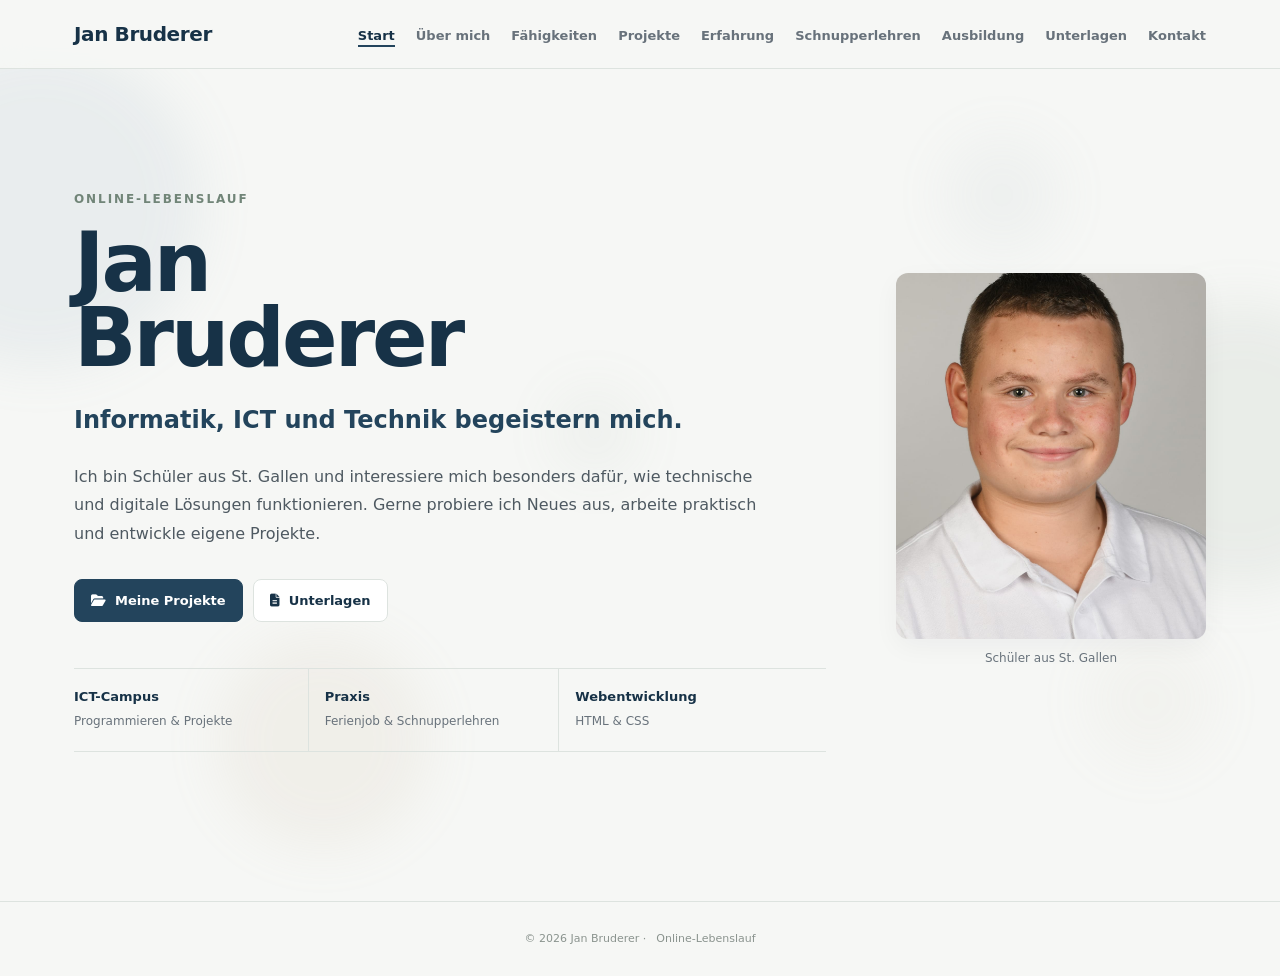
==== commit b549555c: "Update print statement from 'Hello' to 'Goodbye'" ====
--- a/index.html
+++ b/index.html
@@ -11,7 +11,7 @@
 
   <meta
     name="description"
-    content="Online-Lebenslauf von Jan Bruderer – Schüler mit Interesse an Informatik, ICT und Technik."
+    content="Online-Lebenslauf von Jan Bruderer – Schüler aus St. Gallen mit Interesse an Informatik, ICT und Technik."
   >
 
   <meta
@@ -21,7 +21,7 @@
 
   <meta
     property="og:description"
-    content="Schüler · Sekundarstufe · Interesse an Informatik, ICT und Technik"
+    content="Schüler · Informatik · ICT · Technik"
   >
 
   <title>Jan Bruderer – Online-Lebenslauf</title>
@@ -38,7 +38,7 @@
 
   <link
     rel="icon"
-    href="data:image/svg+xml,<svg xmlns=%22http://www.w3.org/2000/svg%22 viewBox=%220 0 100 100%22><text y=%22.9em%22 font-size=%2290%22>💻</text></svg>"
+    href="data:image/svg+xml,<svg xmlns=%22http://www.w3.org/2000/svg%22 viewBox=%220 0 100 100%22><rect width=%22100%22 height=%22100%22 rx=%2220%22 fill=%22%2323445c%22/><text x=%2250%22 y=%2265%22 text-anchor=%22middle%22 font-size=%2246%22 font-family=%22Arial%22 font-weight=%22700%22 fill=%22white%22>JB</text></svg>"
   >
 
 </head>
@@ -47,9 +47,9 @@
 <body>
 
 
-  <!-- =========================
+  <!-- ==============================
        HINTERGRUND
-  ========================== -->
+  =============================== -->
 
   <div class="bubbles">
     <div class="bubble"></div>
@@ -61,22 +61,24 @@
   </div>
 
 
-  <!-- =========================
+  <!-- ==============================
        NAVIGATION
-  ========================== -->
+  =============================== -->
 
   <nav class="navbar">
 
     <div class="nav-inner">
 
-      <div class="logo">
+      <button
+        class="logo"
+        onclick="showPage('start')"
+        type="button"
+      >
         Jan Bruderer
-      </div>
-
-
-      <!--
-        Wird durch CSS nur auf dem Handy angezeigt
-      -->
+      </button>
+
+
+      <!-- Nur auf dem Handy sichtbar -->
 
       <button
         class="menu-toggle"
@@ -140,16 +142,16 @@
   </nav>
 
 
-  <!-- =========================
+  <!-- ==============================
        HAUPTINHALT
-  ========================== -->
+  =============================== -->
 
   <main class="page">
 
 
-    <!-- =========================
-         STARTSEITE
-    ========================== -->
+    <!-- ==============================
+         START
+    =============================== -->
 
     <section
       id="start"
@@ -158,6 +160,7 @@
 
       <div class="start-layout">
 
+
         <div class="start-text">
 
           <div class="eyebrow">
@@ -165,18 +168,18 @@
           </div>
 
           <h1>
-            Jan Bruderer
+            Jan<br>Bruderer
           </h1>
 
           <p class="subtitle">
-            Schüler · Sekundarstufe · Interesse an Informatik, ICT und Technik
+            Informatik, ICT und Technik begeistern mich.
           </p>
 
           <p class="hero-text">
-            Motivierter Schüler mit grossem Interesse an Informatik,
-            technischen Systemen und praktischer Arbeit.
-            Diese Webseite habe ich als interaktiven Online-Lebenslauf
-            eigenständig im ICT-Campus entwickelt.
+            Ich bin Schüler aus St. Gallen und interessiere mich besonders
+            dafür, wie technische und digitale Lösungen funktionieren.
+            Gerne probiere ich Neues aus, arbeite praktisch und entwickle
+            eigene Projekte.
           </p>
 
 
@@ -184,16 +187,18 @@
 
             <button
               class="primary-btn"
-              onclick="showPage('ueber')"
-            >
-              Mehr über mich
+              onclick="showPage('projekte')"
+            >
+              <i class="fa-solid fa-folder-open"></i>
+              Meine Projekte
             </button>
 
             <button
               class="secondary-btn"
               onclick="showPage('unterlagen')"
             >
-              Bewerbungsunterlagen
+              <i class="fa-solid fa-file-lines"></i>
+              Unterlagen
             </button>
 
           </div>
@@ -204,21 +209,21 @@
             <div>
               <strong>ICT-Campus</strong>
               <span>
-                Programmieren und technische Projekte
+                Programmieren & Projekte
               </span>
             </div>
 
             <div>
               <strong>Praxis</strong>
               <span>
-                Ferienjob und Schnupperlehren
+                Ferienjob & Schnupperlehren
               </span>
             </div>
 
             <div>
-              <strong>Eigene Projekte</strong>
+              <strong>Webentwicklung</strong>
               <span>
-                Webseiten mit HTML und CSS
+                HTML & CSS
               </span>
             </div>
 
@@ -235,119 +240,118 @@
           >
 
           <p>
-            Jan Bruderer
+            Schüler aus St. Gallen
           </p>
 
         </div>
 
+
       </div>
 
     </section>
 
 
-    <!-- =========================
+    <!-- ==============================
          ÜBER MICH
-    ========================== -->
+    =============================== -->
 
     <section
       id="ueber"
       class="site-page section"
     >
 
+      <div class="section-kicker">
+        Persönlichkeit
+      </div>
+
       <h2>
-        <i class="fa-solid fa-user"></i>
         Über mich
       </h2>
 
-      <p class="section-text">
-        Ich interessiere mich für Informatik, Technik und digitale
-        Entwicklungen. Besonders spannend finde ich es, neue Dinge
-        auszuprobieren und zu verstehen, wie technische Systeme funktionieren.
+      <p class="section-intro">
+        Technik interessiert mich nicht nur theoretisch.
+        Ich möchte verstehen, ausprobieren und selbst etwas entwickeln.
       </p>
 
 
       <div class="about-grid">
 
 
-        <div class="about-card">
+        <article class="about-card">
+
+          <div class="card-icon">
+            <i class="fa-solid fa-laptop-code"></i>
+          </div>
 
           <h3>
-            <i class="fa-solid fa-laptop-code"></i>
-            Technik & Informatik
+            Informatik & Technik
           </h3>
 
           <p>
-            Informatik interessiert mich besonders, weil man dabei
-            logisches Denken und Kreativität miteinander verbinden kann.
-            Im ICT-Campus kann ich regelmässig neue Themen ausprobieren
-            und eigene Projekte umsetzen.
+            Im ICT-Campus beschäftige ich mich regelmässig mit
+            Programmierung und digitalen Projekten. Besonders gefällt
+            mir, dass ich Ideen direkt ausprobieren und selbst
+            Lösungen entwickeln kann.
           </p>
 
-        </div>
-
-
-        <div class="about-card">
+        </article>
+
+
+        <article class="about-card">
+
+          <div class="card-icon">
+            <i class="fa-solid fa-screwdriver-wrench"></i>
+          </div>
 
           <h3>
-            <i class="fa-solid fa-lightbulb"></i>
-            Lernen & Entwickeln
+            Praktisches Arbeiten
           </h3>
 
           <p>
-            Ich lerne gerne Neues und beschäftige mich mit Themen,
-            bei denen ich selbst ausprobieren und Lösungen finden kann.
-            Neue Herausforderungen motivieren mich, mich weiterzuentwickeln.
+            Durch verschiedene Schnupperlehren und meinen zweiwöchigen
+            Ferienjob als Elektroinstallateur konnte ich technische
+            Berufe direkt im Arbeitsalltag kennenlernen.
           </p>
 
-        </div>
-
-
-        <div class="about-card">
+        </article>
+
+
+        <article class="about-card">
+
+          <div class="card-icon">
+            <i class="fa-solid fa-earth-europe"></i>
+          </div>
 
           <h3>
-            <i class="fa-solid fa-earth-europe"></i>
             Selbstständigkeit
           </h3>
 
           <p>
-            Während meines dreiwöchigen Sprachaufenthalts in Torquay
-            konnte ich meine Englischkenntnisse verbessern, internationale
-            Kontakte knüpfen und selbstständiger werden.
+            Während meines dreiwöchigen Sprachaufenthalts in England
+            konnte ich mein Englisch verbessern, internationale
+            Jugendliche kennenlernen und selbstständiger werden.
           </p>
 
-        </div>
-
-
-        <div class="about-card">
+        </article>
+
+
+        <article class="about-card">
+
+          <div class="card-icon">
+            <i class="fa-solid fa-medal"></i>
+          </div>
 
           <h3>
-            <i class="fa-solid fa-medal"></i>
-            Sport
+            Sport & Verantwortung
           </h3>
 
           <p>
-            Handball und Aikido gehören zu meinen wichtigsten Hobbys.
-            Dabei habe ich gelernt, konzentriert zu bleiben,
-            Verantwortung zu übernehmen und als Teil eines Teams zu arbeiten.
+            Durch Handball und Aikido habe ich gelernt, konzentriert
+            zu bleiben, Verantwortung zu übernehmen und auch unter
+            Druck nicht aufzugeben.
           </p>
 
-        </div>
-
-
-        <div class="about-card wide-card">
-
-          <h3>
-            <i class="fa-solid fa-arrow-trend-up"></i>
-            Meine Ziele
-          </h3>
-
-          <p>
-            Ich möchte mich fachlich und persönlich weiterentwickeln,
-            neue Erfahrungen sammeln und mein Wissen in den Bereichen
-            Informatik, ICT und Technik weiter ausbauen.
-          </p>
-
-        </div>
+        </article>
 
 
       </div>
@@ -355,122 +359,184 @@
     </section>
 
 
-    <!-- =========================
+    <!-- ==============================
          FÄHIGKEITEN
-    ========================== -->
+    =============================== -->
 
     <section
       id="faehigkeiten"
       class="site-page section"
     >
 
+      <div class="section-kicker">
+        Kompetenzen
+      </div>
+
       <h2>
-        <i class="fa-solid fa-gears"></i>
         Fähigkeiten
       </h2>
 
-      <p class="section-text">
-        Fähigkeiten, die ich in der Schule, im Sport,
-        im ICT-Campus und durch praktische Erfahrungen entwickeln konnte.
+      <p class="section-intro">
+        Diese Fähigkeiten konnte ich durch Schule, Sport,
+        ICT-Campus und praktische Erfahrungen entwickeln.
       </p>
 
 
       <div class="skills-grid">
 
+
         <div class="skill-card">
-          <strong>Informatik</strong>
-          <span>ICT-Campus und ECDL Zertifikat</span>
+
+          <i class="fa-solid fa-computer"></i>
+
+          <div>
+            <strong>Informatik</strong>
+            <span>ICT-Campus und ECDL</span>
+          </div>
+
         </div>
 
+
         <div class="skill-card">
-          <strong>HTML & CSS</strong>
-          <span>Grundlagen durch eigene Webseiten</span>
+
+          <i class="fa-solid fa-code"></i>
+
+          <div>
+            <strong>HTML & CSS</strong>
+            <span>Eigene Webseiten und Projekte</span>
+          </div>
+
         </div>
 
+
         <div class="skill-card">
-          <strong>Logisches Denken</strong>
-          <span>Programmieren, Schule und ICT-Campus</span>
+
+          <i class="fa-solid fa-brain"></i>
+
+          <div>
+            <strong>Logisches Denken</strong>
+            <span>Programmieren und Schule</span>
+          </div>
+
         </div>
 
+
         <div class="skill-card">
-          <strong>Technisches Verständnis</strong>
-          <span>Ferienjob, Schnupperlehren und eigene Projekte</span>
+
+          <i class="fa-solid fa-gears"></i>
+
+          <div>
+            <strong>Technisches Verständnis</strong>
+            <span>Praxis und Schnupperlehren</span>
+          </div>
+
         </div>
 
+
         <div class="skill-card">
-          <strong>Teamfähigkeit</strong>
-          <span>Handball und praktische Arbeit</span>
+
+          <i class="fa-solid fa-people-group"></i>
+
+          <div>
+            <strong>Teamfähigkeit</strong>
+            <span>Handball und praktische Arbeit</span>
+          </div>
+
         </div>
 
+
         <div class="skill-card">
-          <strong>Disziplin</strong>
-          <span>Aikido und Handball</span>
+
+          <i class="fa-solid fa-bullseye"></i>
+
+          <div>
+            <strong>Konzentration</strong>
+            <span>Aikido, Sport und Schule</span>
+          </div>
+
         </div>
 
+
         <div class="skill-card">
-          <strong>Ausdauer</strong>
-          <span>ICT-Campus, Sport und Schule</span>
+
+          <i class="fa-solid fa-person-running"></i>
+
+          <div>
+            <strong>Ausdauer</strong>
+            <span>Sport, Schule und ICT-Campus</span>
+          </div>
+
         </div>
 
+
         <div class="skill-card">
-          <strong>Belastbarkeit</strong>
-          <span>Schule, Sport und neue Herausforderungen</span>
+
+          <i class="fa-solid fa-handshake"></i>
+
+          <div>
+            <strong>Verantwortung</strong>
+            <span>Aikido Kindertraining</span>
+          </div>
+
         </div>
 
-        <div class="skill-card">
-          <strong>Konzentration</strong>
-          <span>Aikido und schulische Arbeit</span>
-        </div>
-
-        <div class="skill-card">
-          <strong>Verantwortung</strong>
-          <span>Sprachaufenthalt und Aikido Kindertraining</span>
-        </div>
 
       </div>
 
     </section>
 
 
-    <!-- =========================
+    <!-- ==============================
          PROJEKTE
-    ========================== -->
+    =============================== -->
 
     <section
       id="projekte"
       class="site-page section"
     >
 
+      <div class="section-kicker">
+        Eigene Arbeiten
+      </div>
+
       <h2>
-        <i class="fa-solid fa-folder-open"></i>
         Projekte
       </h2>
 
-      <p class="section-text">
-        Einige Projekte, an denen ich selbst gearbeitet habe.
+      <p class="section-intro">
+        Kleine Projekte, an denen ich selbst gearbeitet habe und bei
+        denen ich meine Kenntnisse in HTML und CSS praktisch anwenden konnte.
       </p>
 
 
       <div class="projects-grid">
 
 
+        <!-- GAME PORTAL -->
+
         <article class="project-card">
 
-          <div class="project-icon">
+          <div class="project-symbol">
             <i class="fa-solid fa-gamepad"></i>
           </div>
 
+
           <div class="project-content">
+
+            <span class="project-number">
+              Projekt 01
+            </span>
 
             <h3>
               Game-Portal
             </h3>
 
             <p>
-              Eigene Webseite mit verschiedenen kleinen Spielen.
-              Dabei konnte ich den Aufbau von Webseiten, die Gestaltung
-              mit CSS und erste interaktive Elemente praktisch ausprobieren.
+              Eine eigene Webseite mit verschiedenen kleinen Spielen.
+              Dabei habe ich vor allem den Aufbau der Webseite,
+              die Navigation und das Design mit HTML und CSS umgesetzt.
             </p>
+
 
             <div class="project-tags">
               <span>HTML</span>
@@ -478,13 +544,15 @@
               <span>Webdesign</span>
             </div>
 
+
             <a
               class="project-button"
               href="https://janbruderer.github.io/Game-Portal/"
               target="_blank"
               rel="noopener noreferrer"
             >
-              Webseite öffnen
+              Webseite ansehen
+              <i class="fa-solid fa-arrow-up-right-from-square"></i>
             </a>
 
           </div>
@@ -492,31 +560,39 @@
         </article>
 
 
+        <!-- HOCHZEITSSÄNGERIN -->
+
         <article class="project-card">
 
-          <div class="project-icon">
-            <i class="fa-solid fa-music"></i>
-          </div>
+          <div class="project-symbol">
+            <i class="fa-solid fa-microphone-lines"></i>
+          </div>
+
 
           <div class="project-content">
 
+            <span class="project-number">
+              Projekt 02
+            </span>
+
             <h3>
-              Webseite Hochzeitssängerin
+              Webseite für meine Schwester
             </h3>
 
             <p>
-              Moderne Webseite für meine Schwester zur Präsentation
-              ihrer Tätigkeit als Hochzeitssängerin.
-              Im Fokus standen klare Informationen,
-              ein persönlicher Eindruck und ein professionelles Design.
+              Für meine Schwester habe ich eine Webseite für ihre Tätigkeit
+              als Hochzeitssängerin erstellt. Dabei habe ich mich mit dem
+              Aufbau einer Webseite, der Gestaltung und einer
+              übersichtlichen Navigation beschäftigt.
             </p>
+
 
             <div class="project-tags">
               <span>HTML</span>
               <span>CSS</span>
-              <span>Design</span>
-              <span>Praxisprojekt</span>
+              <span>Webdesign</span>
             </div>
+
 
             <a
               class="project-button"
@@ -524,7 +600,8 @@
               target="_blank"
               rel="noopener noreferrer"
             >
-              Webseite öffnen
+              Webseite ansehen
+              <i class="fa-solid fa-arrow-up-right-from-square"></i>
             </a>
 
           </div>
@@ -537,554 +614,694 @@
     </section>
 
 
-    <!-- =========================
+    <!-- ==============================
          ERFAHRUNG
-    ========================== -->
+    =============================== -->
 
     <section
       id="erfahrung"
       class="site-page section"
     >
 
+      <div class="section-kicker">
+        Praxis
+      </div>
+
       <h2>
-        <i class="fa-solid fa-briefcase"></i>
         Praktische Erfahrung
       </h2>
 
-      <p class="section-text">
-        Erfahrungen ausserhalb des normalen Schulalltags.
+      <p class="section-intro">
+        Erfahrungen, bei denen ich ausserhalb der Schule viel lernen konnte.
       </p>
 
 
-      <article class="experience-card">
-
-        <div class="experience-top">
+      <div class="experience-list">
+
+
+        <!-- ELEKTRO BINDER -->
+
+        <article class="experience-card">
+
+          <div class="experience-dot"></div>
+
+          <div class="experience-date">
+            Sommer 2026
+          </div>
 
           <h3>
-            Ferienjob Elektroinstallateur – Elektro Binder AG
+            Ferienjob Elektroinstallateur
           </h3>
 
-          <span>
-            Sommer 2026 · 2 Wochen
-          </span>
-
-        </div>
-
-        <p>
-          Im Sommer 2026 arbeitete ich während zwei Wochen bei der
-          Elektro Binder AG. Dabei erhielt ich einen vertieften Einblick
-          in den Berufsalltag eines Elektroinstallateurs und konnte bei
-          verschiedenen praktischen Arbeiten mithelfen.
-        </p>
-
-        <p>
-          Ich lernte neue Werkzeuge, Materialien und Arbeitsabläufe kennen
-          und konnte mein technisches Verständnis weiterentwickeln.
-          Besonders gefallen hat mir, dass ich vieles direkt in der Praxis
-          ausprobieren und dabei viel Neues lernen konnte.
-        </p>
-
-        <p>
-          Der Ferienjob hat mir zudem gezeigt, wie wichtig sorgfältiges
-          Arbeiten, Zuverlässigkeit und Teamarbeit sind.
-        </p>
-
-      </article>
-
-
-      <article class="experience-card">
-
-        <div class="experience-top">
+          <div class="experience-company">
+            Elektro Binder AG · 2 Wochen
+          </div>
+
+          <p>
+            Im Sommer 2026 arbeitete ich während zwei Wochen bei der
+            Elektro Binder AG. Dabei erhielt ich einen vertieften Einblick
+            in den Berufsalltag eines Elektroinstallateurs und konnte bei
+            verschiedenen praktischen Arbeiten mithelfen.
+          </p>
+
+          <p>
+            Ich lernte neue Werkzeuge, Materialien und Arbeitsabläufe kennen
+            und konnte mein technisches Verständnis weiterentwickeln.
+            Besonders gefallen hat mir, dass ich vieles direkt in der Praxis
+            ausprobieren und dabei viel Neues lernen konnte.
+          </p>
+
+          <p>
+            Der Ferienjob hat mir zudem gezeigt, wie wichtig sorgfältiges
+            Arbeiten, Zuverlässigkeit und Teamarbeit sind.
+          </p>
+
+        </article>
+
+
+        <!-- SPRACHAUFENTHALT -->
+
+        <article class="experience-card">
+
+          <div class="experience-dot"></div>
+
+          <div class="experience-date">
+            Sommer 2025
+          </div>
 
           <h3>
-            Sprachaufenthalt in Torquay, England
+            Sprachaufenthalt in Torquay
           </h3>
 
-          <span>
-            Sommer 2025 · 3 Wochen
-          </span>
-
-        </div>
-
-        <p>
-          Während meines dreiwöchigen Sprachaufenthalts in Torquay
-          besuchte ich eine Sprachschule und konnte mein Englisch
-          im Alltag anwenden und verbessern.
-        </p>
-
-        <p>
-          Ich lernte Jugendliche aus verschiedenen Ländern kennen
-          und wurde selbstständiger, da ich mehrere Wochen alleine
-          im Ausland unterwegs war.
-        </p>
-
-        <div class="button-row">
-
-          <a
-            href="https://www.esl.ch/de/lp/sprachaufenthalte"
-            target="_blank"
-            rel="noopener noreferrer"
-          >
-            ESL
-          </a>
-
-          <a
-            href="https://www.kaplaninternational.com/language-schools/united-kingdom/torquay"
-            target="_blank"
-            rel="noopener noreferrer"
-          >
-            Kaplan Torquay
-          </a>
-
-          <a
-            href="sprachaufenthalt.pdf"
-            target="_blank"
-          >
-            Zertifikat öffnen
-          </a>
-
-        </div>
-
-      </article>
-
-
-      <article class="experience-card">
-
-        <div class="experience-top">
+          <div class="experience-company">
+            England · 3 Wochen
+          </div>
+
+          <p>
+            Während meines dreiwöchigen Sprachaufenthalts in Torquay
+            besuchte ich eine Sprachschule und konnte mein Englisch
+            im Alltag anwenden und verbessern.
+          </p>
+
+          <p>
+            Ich lernte Jugendliche aus verschiedenen Ländern kennen
+            und wurde selbstständiger, da ich mehrere Wochen alleine
+            im Ausland unterwegs war.
+          </p>
+
+
+          <div class="button-row">
+
+            <a
+              href="https://www.esl.ch/de/lp/sprachaufenthalte"
+              target="_blank"
+              rel="noopener noreferrer"
+            >
+              ESL
+              <i class="fa-solid fa-arrow-up-right-from-square"></i>
+            </a>
+
+            <a
+              href="https://www.kaplaninternational.com/language-schools/united-kingdom/torquay"
+              target="_blank"
+              rel="noopener noreferrer"
+            >
+              Kaplan
+              <i class="fa-solid fa-arrow-up-right-from-square"></i>
+            </a>
+
+            <a
+              href="sprachaufenthalt.pdf"
+              target="_blank"
+            >
+              Zertifikat öffnen
+            </a>
+
+          </div>
+
+        </article>
+
+
+        <!-- ICT CAMPUS -->
+
+        <article class="experience-card">
+
+          <div class="experience-dot"></div>
+
+          <div class="experience-date">
+            seit Mai 2025
+          </div>
 
           <h3>
             ICT-Campus
           </h3>
 
-          <span>
-            seit Mai 2025
-          </span>
-
-        </div>
-
-        <p>
-          Im ICT-Campus beschäftige ich mich jeden zweiten Samstag
-          während vier Stunden mit Informatik und Programmierung.
-          Dabei lerne ich verschiedene Programmierkonzepte kennen,
-          experimentiere mit neuen Ideen und arbeite an eigenen Projekten.
-        </p>
-
-        <div class="button-row">
-
-          <a
-            href="https://www.ict-scouts.ch/de/campus/index.php"
-            target="_blank"
-            rel="noopener noreferrer"
-          >
-            ICT-Campus
-          </a>
-
-          <a
-            href="ict-campus.pdf"
-            target="_blank"
-          >
-            Zertifikat öffnen
-          </a>
-
-        </div>
-
-      </article>
-
-
-      <article class="experience-card">
-
-        <div class="experience-top">
+          <div class="experience-company">
+            ICT Scouts / ICT Campus
+          </div>
+
+          <p>
+            Im ICT-Campus beschäftige ich mich jeden zweiten Samstag
+            während vier Stunden mit Informatik und Programmierung.
+            Dabei lerne ich verschiedene Programmierkonzepte kennen,
+            experimentiere mit neuen Ideen und arbeite an eigenen Projekten.
+          </p>
+
+
+          <div class="button-row">
+
+            <a
+              href="https://www.ict-scouts.ch/de/campus/index.php"
+              target="_blank"
+              rel="noopener noreferrer"
+            >
+              ICT-Campus
+              <i class="fa-solid fa-arrow-up-right-from-square"></i>
+            </a>
+
+            <a
+              href="ict-campus.pdf"
+              target="_blank"
+            >
+              Zertifikat öffnen
+            </a>
+
+          </div>
+
+        </article>
+
+
+        <!-- AIKIDO -->
+
+        <article class="experience-card">
+
+          <div class="experience-dot"></div>
+
+          <div class="experience-date">
+            seit 2022
+          </div>
 
           <h3>
             Aikido Kindertraining
           </h3>
 
-          <span>
-            seit 2022
-          </span>
-
-        </div>
-
-        <p>
-          Beim Aikido unterstütze ich das Kindertraining.
-          Dabei übernehme ich Verantwortung, helfe jüngeren Teilnehmenden
-          und unterstütze beim Erklären und Vorzeigen von Übungen.
-        </p>
-
-      </article>
+          <div class="experience-company">
+            Unterstützung als Trainer
+          </div>
+
+          <p>
+            Beim Aikido unterstütze ich das Kindertraining.
+            Dabei übernehme ich Verantwortung, helfe jüngeren Teilnehmenden
+            und unterstütze beim Erklären und Vorzeigen von Übungen.
+          </p>
+
+        </article>
+
+
+      </div>
 
     </section>
 
 
-    <!-- =========================
+    <!-- ==============================
          SCHNUPPERLEHREN
-    ========================== -->
+    =============================== -->
 
     <section
       id="schnupper"
       class="site-page section"
     >
 
+      <div class="section-kicker">
+        Berufswahl
+      </div>
+
       <h2>
-        <i class="fa-solid fa-screwdriver-wrench"></i>
         Schnupperlehren
       </h2>
 
-      <p class="section-text">
-        Durch verschiedene Schnupperlehren konnte ich mehrere technische
-        und ICT-Berufe kennenlernen und miteinander vergleichen.
+      <p class="section-intro">
+        Durch verschiedene Schnupperlehren konnte ich technische
+        und ICT-Berufe direkt kennenlernen und miteinander vergleichen.
       </p>
 
 
       <div class="job-grid">
 
 
-        <!-- Gebäudeinformatiker -->
-
-        <div class="job-card">
-
-          <h3>
-            Gebäudeinformatiker EFZ
-          </h3>
-
-          <ul>
-
-            <li>
-              <a
-                href="https://lehmann.ch/"
-                target="_blank"
-                rel="noopener noreferrer"
-              >
-                Lehmann Elektro AG
-              </a>
-              <br>
+        <!-- GEBÄUDEINFORMATIKER -->
+
+        <article class="job-card">
+
+          <div class="job-heading">
+
+            <div class="job-icon">
+              <i class="fa-solid fa-building"></i>
+            </div>
+
+            <h3>
+              Gebäudeinformatiker EFZ
+            </h3>
+
+          </div>
+
+
+          <div class="job-entry">
+
+            <a
+              href="https://lehmann.ch/"
+              target="_blank"
+              rel="noopener noreferrer"
+              class="company-link"
+            >
+              Lehmann Elektro AG
+              <i class="fa-solid fa-arrow-up-right-from-square"></i>
+            </a>
+
+            <span>
               26. September 2025
-            </li>
-
-
-            <li>
-              <a
-                href="https://www.baumann-electro.ch/de/"
-                target="_blank"
-                rel="noopener noreferrer"
-              >
-                Baumann Electro AG
-              </a>
-              <br>
+            </span>
+
+          </div>
+
+
+          <div class="job-entry">
+
+            <a
+              href="https://www.baumann-electro.ch/de/"
+              target="_blank"
+              rel="noopener noreferrer"
+              class="company-link"
+            >
+              Baumann Electro AG
+              <i class="fa-solid fa-arrow-up-right-from-square"></i>
+            </a>
+
+            <span>
               9.–10. Oktober 2025
-
-              <div class="pdf-link-box">
-                <a
-                  href="bericht-baumann-gebaeudeinformatiker.pdf"
-                  target="_blank"
-                >
-                  Schnupperbericht
-                </a>
-              </div>
-
-            </li>
-
-
-            <li>
-              <a
-                href="https://www.bichler.ch/"
-                target="_blank"
-                rel="noopener noreferrer"
-              >
-                Bichler + Partner AG
-              </a>
-              <br>
+            </span>
+
+            <a
+              class="small-document-link"
+              href="bericht-baumann-gebaeudeinformatiker.pdf"
+              target="_blank"
+            >
+              Schnupperbericht öffnen
+            </a>
+
+          </div>
+
+
+          <div class="job-entry">
+
+            <a
+              href="https://www.bichler.ch/"
+              target="_blank"
+              rel="noopener noreferrer"
+              class="company-link"
+            >
+              Bichler + Partner AG
+              <i class="fa-solid fa-arrow-up-right-from-square"></i>
+            </a>
+
+            <span>
               5. Februar 2026
-
-              <div class="pdf-link-box">
-                <a
-                  href="bericht-bichler-partner.pdf"
-                  target="_blank"
-                >
-                  Schnupperbericht
-                </a>
-              </div>
-
-            </li>
-
-
-            <li>
-              <a
-                href="https://www.ibg.ch/engineering"
-                target="_blank"
-                rel="noopener noreferrer"
-              >
-                IBG Engineering AG
-              </a>
-              <br>
+            </span>
+
+            <a
+              class="small-document-link"
+              href="bericht-bichler-partner.pdf"
+              target="_blank"
+            >
+              Schnupperbericht öffnen
+            </a>
+
+          </div>
+
+
+          <div class="job-entry">
+
+            <a
+              href="https://www.ibg.ch/engineering"
+              target="_blank"
+              rel="noopener noreferrer"
+              class="company-link"
+            >
+              IBG Engineering AG
+              <i class="fa-solid fa-arrow-up-right-from-square"></i>
+            </a>
+
+            <span>
               22. November 2025
-            </li>
-
-
-            <li>
-              <a
-                href="https://www.flughafen-zuerich.ch/de/unternehmen"
-                target="_blank"
-                rel="noopener noreferrer"
-              >
-                Flughafen Zürich AG
-              </a>
-              <br>
+            </span>
+
+          </div>
+
+
+          <div class="job-entry">
+
+            <a
+              href="https://www.flughafen-zuerich.ch/de/unternehmen"
+              target="_blank"
+              rel="noopener noreferrer"
+              class="company-link"
+            >
+              Flughafen Zürich AG
+              <i class="fa-solid fa-arrow-up-right-from-square"></i>
+            </a>
+
+            <span>
               21. April 2026
-
-              <div class="pdf-link-box">
-                <a
-                  href="bericht-flughafen-zuerich.pdf"
-                  target="_blank"
-                >
-                  Schnupperbericht
-                </a>
-              </div>
-
-            </li>
-
-
-            <li>
-              <a
-                href="https://www.techcom.ch/"
-                target="_blank"
-                rel="noopener noreferrer"
-              >
-                TechCom electro AG
-              </a>
-              <br>
+            </span>
+
+            <a
+              class="small-document-link"
+              href="bericht-flughafen-zuerich.pdf"
+              target="_blank"
+            >
+              Schnupperbericht öffnen
+            </a>
+
+          </div>
+
+
+          <div class="job-entry">
+
+            <a
+              href="https://www.techcom.ch/"
+              target="_blank"
+              rel="noopener noreferrer"
+              class="company-link"
+            >
+              TechCom electro AG
+              <i class="fa-solid fa-arrow-up-right-from-square"></i>
+            </a>
+
+            <span>
               23.–24. April 2026
-
-              <div class="pdf-link-box">
-                <a
-                  href="bericht-techcom.pdf"
-                  target="_blank"
-                >
-                  Schnupperbericht
-                </a>
-              </div>
-
-            </li>
-
-          </ul>
-
-        </div>
-
-
-        <!-- Elektroinstallateur -->
-
-        <div class="job-card">
-
-          <h3>
-            Elektroinstallateur EFZ
-          </h3>
-
-          <ul>
-
-            <li>
-              <a
-                href="https://www.baumann-electro.ch/de/"
-                target="_blank"
-                rel="noopener noreferrer"
-              >
-                Baumann Electro AG
-              </a>
-              <br>
+            </span>
+
+            <a
+              class="small-document-link"
+              href="bericht-techcom.pdf"
+              target="_blank"
+            >
+              Schnupperbericht öffnen
+            </a>
+
+          </div>
+
+        </article>
+
+
+        <!-- ELEKTROINSTALLATEUR -->
+
+        <article class="job-card">
+
+          <div class="job-heading">
+
+            <div class="job-icon">
+              <i class="fa-solid fa-bolt"></i>
+            </div>
+
+            <h3>
+              Elektroinstallateur EFZ
+            </h3>
+
+          </div>
+
+
+          <div class="job-entry">
+
+            <a
+              href="https://www.baumann-electro.ch/de/"
+              target="_blank"
+              rel="noopener noreferrer"
+              class="company-link"
+            >
+              Baumann Electro AG
+              <i class="fa-solid fa-arrow-up-right-from-square"></i>
+            </a>
+
+            <span>
               7.–8. Oktober 2025
-            </li>
-
-            <li>
-              <a
-                href="https://www.etavis.ch/"
-                target="_blank"
-                rel="noopener noreferrer"
-              >
-                ETAVIS
-              </a>
-              <br>
+            </span>
+
+          </div>
+
+
+          <div class="job-entry">
+
+            <a
+              href="https://www.etavis.ch/"
+              target="_blank"
+              rel="noopener noreferrer"
+              class="company-link"
+            >
+              ETAVIS
+              <i class="fa-solid fa-arrow-up-right-from-square"></i>
+            </a>
+
+            <span>
               20. April 2026
-            </li>
-
-          </ul>
-
-        </div>
-
-
-        <!-- Multimediaelektroniker -->
-
-        <div class="job-card">
-
-          <h3>
-            Multimediaelektroniker EFZ
-          </h3>
-
-          <ul>
-
-            <li>
-              <a
-                href="https://www.sak.ch/"
-                target="_blank"
-                rel="noopener noreferrer"
-              >
-                St. Gallisch-Appenzellische Kraftwerke AG
-              </a>
-              <br>
+            </span>
+
+          </div>
+
+        </article>
+
+
+        <!-- MULTIMEDIAELEKTRONIKER -->
+
+        <article class="job-card">
+
+          <div class="job-heading">
+
+            <div class="job-icon">
+              <i class="fa-solid fa-tv"></i>
+            </div>
+
+            <h3>
+              Multimediaelektroniker EFZ
+            </h3>
+
+          </div>
+
+
+          <div class="job-entry">
+
+            <a
+              href="https://www.sak.ch/"
+              target="_blank"
+              rel="noopener noreferrer"
+              class="company-link"
+            >
+              St. Gallisch-Appenzellische Kraftwerke AG
+              <i class="fa-solid fa-arrow-up-right-from-square"></i>
+            </a>
+
+            <span>
               7. Januar 2026
-            </li>
-
-          </ul>
-
-        </div>
-
-
-        <!-- Elektroniker -->
-
-        <div class="job-card">
-
-          <h3>
-            Elektroniker EFZ
-          </h3>
-
-          <ul>
-
-            <li>
-              <a
-                href="https://www.gesys.ch/"
-                target="_blank"
-                rel="noopener noreferrer"
-              >
-                Grossenbacher Systeme AG
-              </a>
-              <br>
+            </span>
+
+          </div>
+
+        </article>
+
+
+        <!-- ELEKTRONIKER -->
+
+        <article class="job-card">
+
+          <div class="job-heading">
+
+            <div class="job-icon">
+              <i class="fa-solid fa-microchip"></i>
+            </div>
+
+            <h3>
+              Elektroniker EFZ
+            </h3>
+
+          </div>
+
+
+          <div class="job-entry">
+
+            <a
+              href="https://www.gesys.ch/"
+              target="_blank"
+              rel="noopener noreferrer"
+              class="company-link"
+            >
+              Grossenbacher Systeme AG
+              <i class="fa-solid fa-arrow-up-right-from-square"></i>
+            </a>
+
+            <span>
               16. November 2025 · ½ Tag
-            </li>
-
-          </ul>
-
-        </div>
-
-
-        <!-- Automatiker -->
-
-        <div class="job-card">
-
-          <h3>
-            Automatiker EFZ
-          </h3>
-
-          <ul>
-
-            <li>
-              <a
-                href="https://schmidautomation.com/"
-                target="_blank"
-                rel="noopener noreferrer"
-              >
-                Schmid Automation AG
-              </a>
-              <br>
+            </span>
+
+          </div>
+
+        </article>
+
+
+        <!-- AUTOMATIKER -->
+
+        <article class="job-card">
+
+          <div class="job-heading">
+
+            <div class="job-icon">
+              <i class="fa-solid fa-robot"></i>
+            </div>
+
+            <h3>
+              Automatiker EFZ
+            </h3>
+
+          </div>
+
+
+          <div class="job-entry">
+
+            <a
+              href="https://schmidautomation.com/"
+              target="_blank"
+              rel="noopener noreferrer"
+              class="company-link"
+            >
+              Schmid Automation AG
+              <i class="fa-solid fa-arrow-up-right-from-square"></i>
+            </a>
+
+            <span>
               12. Februar 2026
-
-              <div class="pdf-link-box">
-                <a
-                  href="bericht-schmid-automation.pdf"
-                  target="_blank"
-                >
-                  Schnupperbericht
-                </a>
-              </div>
-
-            </li>
-
-          </ul>
-
-        </div>
-
-
-        <!-- ICT-Fachmann -->
-
-        <div class="job-card">
-
-          <h3>
-            ICT-Fachmann EFZ
-          </h3>
-
-          <ul>
-
-            <li>
-              <a
-                href="https://www.h-och.ch/"
-                target="_blank"
-                rel="noopener noreferrer"
-              >
-                HOCH Health Ostschweiz
-              </a>
-              <br>
+            </span>
+
+            <a
+              class="small-document-link"
+              href="bericht-schmid-automation.pdf"
+              target="_blank"
+            >
+              Schnupperbericht öffnen
+            </a>
+
+          </div>
+
+        </article>
+
+
+        <!-- ICT-FACHMANN -->
+
+        <article class="job-card">
+
+          <div class="job-heading">
+
+            <div class="job-icon">
+              <i class="fa-solid fa-network-wired"></i>
+            </div>
+
+            <h3>
+              ICT-Fachmann EFZ
+            </h3>
+
+          </div>
+
+
+          <div class="job-entry">
+
+            <a
+              href="https://www.h-och.ch/"
+              target="_blank"
+              rel="noopener noreferrer"
+              class="company-link"
+            >
+              HOCH Health Ostschweiz
+              <i class="fa-solid fa-arrow-up-right-from-square"></i>
+            </a>
+
+            <span>
               1. April 2026
-
-              <div class="pdf-link-box">
-                <a
-                  href="bericht-hoch-health.pdf"
-                  target="_blank"
-                >
-                  Schnupperbericht
-                </a>
-              </div>
-
-            </li>
-
-
-            <li>
-              <a
-                href="https://www.raiffeisen.ch/rch/de.html"
-                target="_blank"
-                rel="noopener noreferrer"
-              >
-                Raiffeisen Schweiz
-              </a>
-              <br>
+            </span>
+
+            <a
+              class="small-document-link"
+              href="bericht-hoch-health.pdf"
+              target="_blank"
+            >
+              Schnupperbericht öffnen
+            </a>
+
+          </div>
+
+
+          <div class="job-entry">
+
+            <a
+              href="https://www.raiffeisen.ch/rch/de.html"
+              target="_blank"
+              rel="noopener noreferrer"
+              class="company-link"
+            >
+              Raiffeisen Schweiz
+              <i class="fa-solid fa-arrow-up-right-from-square"></i>
+            </a>
+
+            <span>
               27. April 2026 · Infoanlass
-
-              <div class="pdf-link-box">
-                <a
-                  href="bericht-raiffeisen-bestaetigung.pdf"
-                  target="_blank"
-                >
-                  Bestätigung
-                </a>
-              </div>
-
-            </li>
-
-          </ul>
-
-        </div>
-
-
-        <!-- Weiteres -->
-
-        <div class="job-card wide-card">
-
-          <h3>
-            Weiteres
-          </h3>
-
-          <ul>
-
-            <li>
-              <strong>
-                Infoabend Abacus
-              </strong>
-              <br>
-              Informatiker EFZ – Plattformentwicklung und
-              Applikationsentwicklung sowie ICT-Fachmann EFZ
-              <br>
+            </span>
+
+            <a
+              class="small-document-link"
+              href="bericht-raiffeisen-bestaetigung.pdf"
+              target="_blank"
+            >
+              Bestätigung öffnen
+            </a>
+
+          </div>
+
+        </article>
+
+
+        <!-- WEITERES -->
+
+        <article class="job-card job-wide">
+
+          <div class="job-heading">
+
+            <div class="job-icon">
+              <i class="fa-solid fa-circle-info"></i>
+            </div>
+
+            <h3>
+              Weitere Berufsinformation
+            </h3>
+
+          </div>
+
+
+          <div class="job-entry">
+
+            <strong>
+              Infoabend Abacus
+            </strong>
+
+            <span>
               12. März 2026
-            </li>
-
-          </ul>
-
-        </div>
+            </span>
+
+            <p>
+              Informatiker EFZ Plattformentwicklung,
+              Informatiker EFZ Applikationsentwicklung
+              und ICT-Fachmann EFZ
+            </p>
+
+          </div>
+
+        </article>
 
 
       </div>
@@ -1092,97 +1309,150 @@
     </section>
 
 
-    <!-- =========================
+    <!-- ==============================
          AUSBILDUNG
-    ========================== -->
+    =============================== -->
 
     <section
       id="ausbildung"
       class="site-page section"
     >
 
+      <div class="section-kicker">
+        Schule & Sprachen
+      </div>
+
       <h2>
-        <i class="fa-solid fa-graduation-cap"></i>
-        Ausbildung & Sprachen
+        Ausbildung
       </h2>
 
 
-      <div class="grid-2">
-
-
-        <div class="timeline-card">
+      <div class="education-grid">
+
+
+        <!-- SCHULE -->
+
+        <article class="timeline-card">
 
           <h3>
-            Schule
+            Schulbildung
           </h3>
 
+
           <div class="timeline-item">
 
-            <strong>
-              2024 – heute
-            </strong>
-
-            <p>
-              Sekundarstufe
-              <br>
-              Flade – Klosterschulhaus St. Gallen
-            </p>
+            <span class="timeline-year">
+              seit 2024
+            </span>
+
+            <div>
+
+              <strong>
+                Sekundarstufe
+              </strong>
+
+              <p>
+                Flade – Klosterschulhaus St. Gallen
+              </p>
+
+            </div>
 
           </div>
 
 
           <div class="timeline-item">
 
-            <strong>
-              2018 – 2024
-            </strong>
-
-            <p>
-              Primarschule Feldli
-              <br>
-              St. Gallen
-            </p>
-
-          </div>
-
-        </div>
-
-
-        <div class="timeline-card">
+            <span class="timeline-year">
+              2018–2024
+            </span>
+
+            <div>
+
+              <strong>
+                Primarschule
+              </strong>
+
+              <p>
+                Primarschule Feldli · St. Gallen
+              </p>
+
+            </div>
+
+          </div>
+
+        </article>
+
+
+        <!-- SPRACHEN -->
+
+        <article class="timeline-card">
 
           <h3>
             Sprachen
           </h3>
 
-          <div class="timeline-item">
-            <strong>Deutsch</strong>
-            <p>Muttersprache</p>
-          </div>
-
-          <div class="timeline-item">
-            <strong>Tschechisch</strong>
-            <p>Muttersprache</p>
-          </div>
-
-          <div class="timeline-item">
-            <strong>Englisch</strong>
-            <p>Fortgeschritten</p>
-          </div>
-
-          <div class="timeline-item">
-            <strong>Französisch</strong>
-            <p>Grundkenntnisse</p>
-          </div>
-
-        </div>
-
-
-      </div>
-
-
-      <h2 class="small-heading">
+
+          <div class="language-row">
+
+            <strong>
+              Deutsch
+            </strong>
+
+            <span>
+              Muttersprache
+            </span>
+
+          </div>
+
+
+          <div class="language-row">
+
+            <strong>
+              Tschechisch
+            </strong>
+
+            <span>
+              Muttersprache
+            </span>
+
+          </div>
+
+
+          <div class="language-row">
+
+            <strong>
+              Englisch
+            </strong>
+
+            <span>
+              Fortgeschritten
+            </span>
+
+          </div>
+
+
+          <div class="language-row">
+
+            <strong>
+              Französisch
+            </strong>
+
+            <span>
+              Grundkenntnisse
+            </span>
+
+          </div>
+
+
+        </article>
+
+
+      </div>
+
+
+      <h3 class="subheading">
         Interessen
-      </h2>
+      </h3>
 
 
       <div class="tags">
@@ -1199,46 +1469,56 @@
     </section>
 
 
-    <!-- =========================
+    <!-- ==============================
          UNTERLAGEN
-    ========================== -->
+    =============================== -->
 
     <section
       id="unterlagen"
       class="site-page section"
     >
 
+      <div class="section-kicker">
+        Bewerbung
+      </div>
+
       <h2>
-        <i class="fa-solid fa-file-lines"></i>
-        Bewerbungsunterlagen
+        Unterlagen
       </h2>
 
-      <p class="section-text">
-        Hier können wichtige Unterlagen und Zertifikate direkt geöffnet werden.
+      <p class="section-intro">
+        Die wichtigsten Bewerbungsunterlagen und Nachweise
+        können direkt als PDF geöffnet werden.
       </p>
 
+
+      <!-- BEWERBUNGSUNTERLAGEN -->
 
       <h3 class="document-group-title">
         Bewerbungsunterlagen
       </h3>
 
 
-      <div class="documents-grid">
-
-
-        <div class="document-card">
+      <div class="documents-list">
+
+
+        <div class="document-row">
 
           <div class="document-icon">
-            <i class="fa-solid fa-file-pdf"></i>
-          </div>
-
-          <h3>
-            Lebenslauf
-          </h3>
-
-          <p>
-            Aktueller Lebenslauf als PDF.
-          </p>
+            <i class="fa-solid fa-file-lines"></i>
+          </div>
+
+          <div class="document-info">
+
+            <strong>
+              Lebenslauf
+            </strong>
+
+            <span>
+              Vollständiger Lebenslauf als PDF
+            </span>
+
+          </div>
 
           <a
             href="lebenslauf.pdf"
@@ -1250,19 +1530,23 @@
         </div>
 
 
-        <div class="document-card">
+        <div class="document-row">
 
           <div class="document-icon">
-            <i class="fa-solid fa-file-pdf"></i>
-          </div>
-
-          <h3>
-            Zeugnisse
-          </h3>
-
-          <p>
-            Schulzeugnisse als PDF.
-          </p>
+            <i class="fa-solid fa-graduation-cap"></i>
+          </div>
+
+          <div class="document-info">
+
+            <strong>
+              Zeugnisse
+            </strong>
+
+            <span>
+              Aktuelle Schulzeugnisse
+            </span>
+
+          </div>
 
           <a
             href="zeugnisse.pdf"
@@ -1277,123 +1561,149 @@
       </div>
 
 
+      <!-- ZERTIFIKATE -->
+
       <h3 class="document-group-title">
         Zertifikate & Nachweise
       </h3>
 
 
-      <div class="documents-grid">
-
-
-        <div class="document-card">
+      <div class="documents-list">
+
+
+        <div class="document-row">
 
           <div class="document-icon">
             <i class="fa-solid fa-code"></i>
           </div>
 
-          <h3>
-            ICT-Campus
-          </h3>
-
-          <p>
-            Nachweis über meine Teilnahme am ICT-Campus.
-          </p>
+          <div class="document-info">
+
+            <strong>
+              ICT-Campus
+            </strong>
+
+            <span>
+              Teilnahmebestätigung
+            </span>
+
+          </div>
 
           <a
             href="ict-campus.pdf"
             target="_blank"
           >
-            Zertifikat öffnen
+            PDF öffnen
           </a>
 
         </div>
 
 
-        <div class="document-card">
+        <div class="document-row">
 
           <div class="document-icon">
             <i class="fa-solid fa-earth-europe"></i>
           </div>
 
-          <h3>
-            Sprachaufenthalt
-          </h3>
-
-          <p>
-            Zertifikat meines Sprachaufenthalts in England.
-          </p>
+          <div class="document-info">
+
+            <strong>
+              Sprachaufenthalt England
+            </strong>
+
+            <span>
+              Kaplan Torquay
+            </span>
+
+          </div>
 
           <a
             href="sprachaufenthalt.pdf"
             target="_blank"
           >
-            Zertifikat öffnen
+            PDF öffnen
           </a>
 
         </div>
 
 
-        <div class="document-card">
+        <div class="document-row">
 
           <div class="document-icon">
             <i class="fa-solid fa-computer"></i>
           </div>
 
-          <h3>
-            ECDL
-          </h3>
-
-          <p>
-            ECDL Zertifikat.
-          </p>
+          <div class="document-info">
+
+            <strong>
+              ECDL
+            </strong>
+
+            <span>
+              Informatik-Zertifikat
+            </span>
+
+          </div>
 
           <a
             href="ecdl.pdf"
             target="_blank"
           >
-            Zertifikat öffnen
+            PDF öffnen
           </a>
 
         </div>
 
 
-        <div class="document-card">
+        <div class="document-row">
 
           <div class="document-icon">
-            <i class="fa-solid fa-chart-line"></i>
-          </div>
-
-          <h3>
-            Stellwerk
-          </h3>
-
-          <p>
-            Ergebnisse des Stellwerk-Tests.
-          </p>
+            <i class="fa-solid fa-chart-column"></i>
+          </div>
+
+          <div class="document-info">
+
+            <strong>
+              Stellwerk
+            </strong>
+
+            <span>
+              Stellwerk-Ergebnisse
+            </span>
+
+          </div>
 
           <a
             href="stellwerk.pdf"
             target="_blank"
           >
-            Stellwerk öffnen
+            PDF öffnen
           </a>
 
         </div>
 
 
-        <div class="document-card upcoming">
+        <div class="document-row upcoming">
 
           <div class="document-icon">
             <i class="fa-solid fa-language"></i>
           </div>
 
-          <h3>
-            Cambridge B2 First
-          </h3>
-
-          <p>
-            Prüfung geplant für Frühling 2027.
-          </p>
+          <div class="document-info">
+
+            <strong>
+              Cambridge B2 First
+            </strong>
+
+            <span>
+              Prüfung geplant für Frühling 2027
+            </span>
+
+          </div>
+
+          <div class="planned-label">
+            geplant
+          </div>
 
         </div>
 
@@ -1403,136 +1713,124 @@
     </section>
 
 
-    <!-- =========================
+    <!-- ==============================
          KONTAKT
-    ========================== -->
+    =============================== -->
 
     <section
       id="kontakt"
       class="site-page section"
     >
 
+      <div class="section-kicker">
+        Kontakt
+      </div>
+
       <h2>
-        <i class="fa-solid fa-envelope"></i>
-        Kontakt
+        Kontakt aufnehmen
       </h2>
 
-      <p class="section-text">
-        Gerne können Sie mich über die folgenden Kontaktdaten erreichen.
+      <p class="section-intro">
+        Für Fragen oder im Zusammenhang mit einer Bewerbung
+        bin ich gerne erreichbar.
       </p>
 
 
-      <div class="grid-2">
-
-
-        <div class="info-card">
+      <div class="contact-grid">
+
+
+        <!-- E-MAIL -->
+
+        <a
+          class="contact-card"
+          href="mailto:Jan.bruderer11@gmail.com"
+        >
+
+          <div class="contact-icon">
+            <i class="fa-solid fa-envelope"></i>
+          </div>
+
+          <div>
+
+            <span>
+              E-Mail
+            </span>
+
+            <strong>
+              Jan.bruderer11@gmail.com
+            </strong>
+
+          </div>
+
+        </a>
+
+
+        <!-- WOHNORT -->
+
+        <div class="contact-card">
+
+          <div class="contact-icon">
+            <i class="fa-solid fa-location-dot"></i>
+          </div>
+
+          <div>
+
+            <span>
+              Wohnort
+            </span>
+
+            <strong>
+              St. Gallen
+            </strong>
+
+          </div>
+
+        </div>
+
+
+      </div>
+
+
+      <!-- DATENSCHUTZ -->
+
+      <div class="privacy-note">
+
+        <i class="fa-solid fa-shield-halved"></i>
+
+        <p>
+          Vollständige Kontaktdaten, Adresse und weitere persönliche
+          Angaben befinden sich in meinen Bewerbungsunterlagen.
+        </p>
+
+      </div>
+
+
+      <!-- REFERENZEN -->
+
+      <h3 class="subheading">
+        Referenzen
+      </h3>
+
+
+      <div class="reference-simple">
+
+        <i class="fa-solid fa-user-check"></i>
+
+        <div>
 
           <strong>
-            E-Mail
+            Referenzen gerne auf Anfrage
           </strong>
 
-          <a href="mailto:Jan.bruderer11@gmail.com">
-            Jan.bruderer11@gmail.com
-          </a>
+          <p>
+            Kontaktdaten meiner Lehrpersonen stelle ich bei einer
+            Bewerbung gerne zur Verfügung.
+          </p>
 
         </div>
 
-
-        <div class="info-card">
-
-          <strong>
-            Telefon
-          </strong>
-
-          <a href="tel:+41774765792">
-            077 476 57 92
-          </a>
-
-        </div>
-
-
-        <div class="info-card">
-
-          <strong>
-            Adresse
-          </strong>
-
-          Paul-Brandt-Strasse 19
-          <br>
-          9000 St. Gallen
-
-        </div>
-
-
-        <div class="info-card">
-
-          <strong>
-            Geburtsdatum
-          </strong>
-
-          12. September 2011
-
-        </div>
-
-
-      </div>
-
-
-      <h2 class="small-heading">
-        Referenzen
-      </h2>
-
-
-      <div class="reference-grid">
-
-
-        <div class="reference-card">
-
-          <h3>
-            Michael Neidhart
-          </h3>
-
-          <p>
-            Klassenlehrperson
-            <br>
-            Flade Klosterschulhaus
-          </p>
-
-          <a href="mailto:michael.neidhart@flade.ch">
-            michael.neidhart@flade.ch
-          </a>
-
-          <a href="tel:+41791984895">
-            079 198 48 95
-          </a>
-
-        </div>
-
-
-        <div class="reference-card">
-
-          <h3>
-            Michael Cozzio
-          </h3>
-
-          <p>
-            Fachlehrperson
-            <br>
-            Flade Klosterschulhaus
-          </p>
-
-          <a href="mailto:michael.cozzio@flade.ch">
-            michael.cozzio@flade.ch
-          </a>
-
-          <a href="tel:+41774317038">
-            077 431 70 38
-          </a>
-
-        </div>
-
-
-      </div>
+      </div>
+
 
     </section>
 
@@ -1540,18 +1838,26 @@
   </main>
 
 
-  <!-- =========================
+  <!-- ==============================
        FOOTER
-  ========================== -->
+  =============================== -->
 
   <footer>
-    © 2026 Jan Bruderer · Online-Lebenslauf
+
+    <span>
+      © 2026 Jan Bruderer
+    </span>
+
+    <span>
+      Online-Lebenslauf
+    </span>
+
   </footer>
 
 
-  <!-- =========================
+  <!-- ==============================
        JAVASCRIPT
-  ========================== -->
+  =============================== -->
 
   <script>
 
@@ -1562,19 +1868,16 @@
       document.getElementById("navLinks");
 
 
-    /* =========================
-       HAMBURGER-MENÜ
+    /* ==========================
+       HAMBURGER MENÜ
     ========================== */
 
     menuToggle.addEventListener(
       "click",
       function () {
 
-        navLinks.classList.toggle("open");
-
-
         const isOpen =
-          navLinks.classList.contains("open");
+          navLinks.classList.toggle("open");
 
 
         menuToggle.setAttribute(
@@ -1592,7 +1895,7 @@
     );
 
 
-    /* =========================
+    /* ==========================
        SEITEN WECHSELN
     ========================== */
 
@@ -1607,7 +1910,7 @@
         );
 
 
-      /* Alle Seiten verstecken */
+      /* Alle Seiten ausblenden */
 
       pages.forEach(page => {
 
@@ -1640,17 +1943,14 @@
       });
 
 
-      /* Aktiven Button suchen */
-
-      const clickedButton =
+      /* Aktiven Menüpunkt suchen */
+
+      const activeButton =
         Array.from(buttons).find(
           button => {
 
             const onclick =
-              button.getAttribute(
-                "onclick"
-              );
-
+              button.getAttribute("onclick");
 
             return (
               onclick &&
@@ -1661,18 +1961,37 @@
         );
 
 
-      if (clickedButton) {
-
-        clickedButton.classList.add(
+      /* Aktiven Menüpunkt markieren */
+
+      if (activeButton) {
+
+        activeButton.classList.add(
           "active-btn"
         );
 
       }
 
 
-      /* =========================
-         HANDY-MENÜ SCHLIESSEN
-      ========================== */
+      /* Handy-Menü schliessen */
+
+      closeMenu();
+
+
+      /* Nach oben scrollen */
+
+      window.scrollTo({
+        top: 0,
+        behavior: "smooth"
+      });
+
+    }
+
+
+    /* ==========================
+       MENÜ SCHLIESSEN
+    ========================== */
+
+    function closeMenu() {
 
       navLinks.classList.remove("open");
 
@@ -1686,21 +2005,11 @@
       menuToggle.innerHTML =
         '<i class="fa-solid fa-bars"></i>';
 
-
-      /* =========================
-         NACH OBEN SCROLLEN
-      ========================== */
-
-      window.scrollTo({
-        top: 0,
-        behavior: "smooth"
-      });
-
     }
 
 
-    /* =========================
-       MENÜ BEI RESIZE SCHLIESSEN
+    /* ==========================
+       RESIZE
     ========================== */
 
     window.addEventListener(
@@ -1709,25 +2018,36 @@
 
         if (window.innerWidth > 760) {
 
-          navLinks.classList.remove(
-            "open"
-          );
-
-
-          menuToggle.setAttribute(
-            "aria-expanded",
-            "false"
-          );
-
-
-          menuToggle.innerHTML =
-            '<i class="fa-solid fa-bars"></i>';
+          closeMenu();
 
         }
 
       }
     );
 
+
+    /* ==========================
+       AUSSERHALB DES MENÜS KLICKEN
+    ========================== */
+
+    document.addEventListener(
+      "click",
+      function (event) {
+
+        if (
+          window.innerWidth <= 760 &&
+          navLinks.classList.contains("open") &&
+          !navLinks.contains(event.target) &&
+          !menuToggle.contains(event.target)
+        ) {
+
+          closeMenu();
+
+        }
+
+      }
+    );
+
   </script>
 
 
--- a/style.css
+++ b/style.css
@@ -1,23 +1,28 @@
 :root {
-  --bg: #f7f8f6;
+  --bg: #f6f7f5;
   --surface: #ffffff;
-  --surface-soft: #f1f3f1;
-
-  --text: #18212a;
-  --muted: #68727c;
+  --surface-soft: #eef1ee;
+
+  --text: #17212a;
+  --muted: #68727b;
 
   --primary: #23445c;
   --primary-dark: #173247;
-  --accent: #6f8477;
-
-  --border: #dfe4e1;
-
-  --shadow-sm: 0 4px 14px rgba(20, 30, 40, 0.04);
-  --shadow-md: 0 10px 28px rgba(20, 30, 40, 0.06);
-
-  --radius: 14px;
-  --radius-small: 9px;
-}
+
+  --accent: #718578;
+
+  --border: #dde3df;
+
+  --shadow:
+    0 8px 26px rgba(24, 33, 42, 0.045);
+
+  --radius: 12px;
+}
+
+
+/* ==================================================
+   BASIS
+================================================== */
 
 * {
   box-sizing: border-box;
@@ -29,161 +34,233 @@
 
 body {
   margin: 0;
-  font-family: Arial, Helvetica, sans-serif;
+  min-height: 100vh;
+
   background: var(--bg);
   color: var(--text);
+
+  font-family:
+    system-ui,
+    -apple-system,
+    BlinkMacSystemFont,
+    "Segoe UI",
+    sans-serif;
+
   line-height: 1.65;
-  min-height: 100vh;
   overflow-x: hidden;
-}
-
-/* =========================
-   DEZENTER HINTERGRUND
-========================= */
+
+  -webkit-font-smoothing: antialiased;
+}
+
+button,
+a {
+  font-family: inherit;
+}
+
+button {
+  color: inherit;
+}
+
+a {
+  color: inherit;
+  text-decoration: none;
+}
+
+img {
+  max-width: 100%;
+}
+
+::selection {
+  background: rgba(35, 68, 92, 0.16);
+}
+
+
+/* ==================================================
+   BUBBLES
+================================================== */
 
 .bubbles {
   position: fixed;
   inset: 0;
+
   z-index: 0;
+
   overflow: hidden;
   pointer-events: none;
 }
 
 .bubble {
   position: absolute;
+
   border-radius: 50%;
-  opacity: 0.13;
-  filter: blur(40px);
-  animation: subtleMove 22s ease-in-out infinite;
+
+  filter: blur(28px);
+  opacity: 0.12;
+
+  animation:
+    bubbleMove 26s ease-in-out infinite;
 }
 
 .bubble:nth-child(1) {
   width: 320px;
   height: 320px;
-  background: #8fa7ba;
+
+  left: -120px;
   top: 5%;
-  left: -120px;
+
+  background: #8ba6bb;
 }
 
 .bubble:nth-child(2) {
   width: 280px;
   height: 280px;
-  background: #8ca08f;
-  top: 40%;
+
   right: -100px;
-  animation-delay: 4s;
+  top: 34%;
+
+  background: #8da18f;
+
+  animation-delay: -8s;
 }
 
 .bubble:nth-child(3) {
-  width: 220px;
-  height: 220px;
-  background: #c7b89d;
-  bottom: 8%;
-  left: 20%;
-  animation-delay: 8s;
-}
-
-.bubble:nth-child(4),
-.bubble:nth-child(5),
+  width: 210px;
+  height: 210px;
+
+  left: 17%;
+  bottom: 6%;
+
+  background: #c7b597;
+
+  animation-delay: -13s;
+}
+
+.bubble:nth-child(4) {
+  width: 120px;
+  height: 120px;
+
+  right: 17%;
+  top: 15%;
+
+  background: #9dadb7;
+
+  opacity: 0.08;
+}
+
+.bubble:nth-child(5) {
+  width: 90px;
+  height: 90px;
+
+  left: 43%;
+  top: 43%;
+
+  background: #91a493;
+
+  opacity: 0.07;
+}
+
 .bubble:nth-child(6) {
-  display: none;
-}
-
-@keyframes subtleMove {
-  0% {
-    transform: translate(0, 0);
+  width: 130px;
+  height: 130px;
+
+  right: 5%;
+  bottom: 15%;
+
+  background: #c6bda8;
+
+  opacity: 0.07;
+}
+
+@keyframes bubbleMove {
+  0%,
+  100% {
+    transform: translate3d(0, 0, 0);
   }
 
   50% {
-    transform: translate(35px, -25px);
-  }
-
-  100% {
-    transform: translate(0, 0);
-  }
-}
-
-/* =========================
-   LINKS / TEXT
-========================= */
-
-a {
-  color: var(--primary);
-  text-decoration: none;
-  font-weight: 600;
-}
-
-a:hover {
-  text-decoration: none;
-}
-
-p {
-  margin-top: 0;
-  margin-bottom: 16px;
-}
-
-p:last-child {
-  margin-bottom: 0;
-}
-
-::selection {
-  background: rgba(35, 68, 92, 0.15);
-}
-
-/* =========================
+    transform: translate3d(24px, -24px, 0);
+  }
+}
+
+
+/* ==================================================
    NAVIGATION
-========================= */
+================================================== */
 
 .navbar {
   position: sticky;
   top: 0;
+
   z-index: 1000;
-  background: rgba(247, 248, 246, 0.94);
-  border-bottom: 1px solid var(--border);
+
+  background:
+    rgba(246, 247, 245, 0.94);
+
   backdrop-filter: blur(14px);
+
+  border-bottom:
+    1px solid var(--border);
 }
 
 .nav-inner {
   max-width: 1180px;
   margin: 0 auto;
-  padding: 16px 24px;
+
+  min-height: 68px;
+
+  padding:
+    0 24px;
 
   display: flex;
+  align-items: center;
   justify-content: space-between;
-  align-items: center;
+
   gap: 30px;
 }
 
 .logo {
-  font-size: 21px;
+  border: 0;
+  padding: 0;
+
+  background: transparent;
+
+  color: var(--primary-dark);
+
+  font-size: 20px;
   font-weight: 800;
-  color: var(--primary-dark);
-  letter-spacing: -0.3px;
+
+  letter-spacing: -0.4px;
+
+  cursor: pointer;
   white-space: nowrap;
 }
 
 .nav-links {
   display: flex;
   align-items: center;
-  gap: 22px;
+
+  gap: 21px;
 }
 
 .nav-links button {
   position: relative;
 
-  border: none;
+  border: 0;
+
+  padding:
+    23px 0 20px;
+
   background: transparent;
 
-  padding: 8px 0;
-
   color: var(--muted);
 
-  font-size: 14px;
+  font-size: 13px;
   font-weight: 600;
 
   cursor: pointer;
 
-  transition: color 0.2s ease;
+  transition:
+    color 0.18s ease;
 }
 
 .nav-links button::after {
@@ -192,18 +269,24 @@
   position: absolute;
 
   left: 0;
-  bottom: 0;
+  bottom: 16px;
 
   width: 0;
   height: 2px;
 
   background: var(--primary);
 
-  transition: width 0.2s ease;
-}
-
-.nav-links button:hover {
-  color: var(--primary);
+  transition:
+    width 0.18s ease;
+}
+
+.nav-links button:hover,
+.nav-links button.active-btn {
+  color: var(--primary-dark);
+}
+
+.nav-links button.active-btn {
+  font-weight: 750;
 }
 
 .nav-links button:hover::after,
@@ -211,23 +294,25 @@
   width: 100%;
 }
 
-.nav-links button.active-btn {
-  color: var(--primary-dark);
-}
-
-/* =========================
-   SEITEN
-========================= */
+.menu-toggle {
+  display: none;
+}
+
+
+/* ==================================================
+   PAGE
+================================================== */
 
 .page {
   position: relative;
+
   z-index: 2;
 
   max-width: 1180px;
-
   margin: 0 auto;
 
-  padding: 56px 24px 80px;
+  padding:
+    62px 24px 90px;
 }
 
 .site-page {
@@ -237,13 +322,14 @@
 .site-page.active {
   display: block;
 
-  animation: pageFade 0.35s ease;
-}
-
-@keyframes pageFade {
+  animation:
+    pageIn 0.28s ease;
+}
+
+@keyframes pageIn {
   from {
     opacity: 0;
-    transform: translateY(10px);
+    transform: translateY(6px);
   }
 
   to {
@@ -252,31 +338,39 @@
   }
 }
 
-/* =========================
-   STARTSEITE
-========================= */
+
+/* ==================================================
+   START
+================================================== */
 
 .start-layout {
   display: grid;
-  grid-template-columns: 1.6fr 330px;
-  gap: 48px;
+
+  grid-template-columns:
+    minmax(0, 1fr) 310px;
+
   align-items: center;
-}
-
-.start-text {
-  padding: 20px 0;
+
+  gap: 70px;
+
+  min-height:
+    calc(100vh - 220px);
+}
+
+.eyebrow,
+.section-kicker {
+  color: var(--accent);
+
+  font-size: 12px;
+  font-weight: 800;
+
+  letter-spacing: 0.16em;
+
+  text-transform: uppercase;
 }
 
 .eyebrow {
-  margin-bottom: 12px;
-
-  color: var(--accent);
-
-  font-size: 13px;
-  font-weight: 700;
-
-  text-transform: uppercase;
-  letter-spacing: 0.14em;
+  margin-bottom: 15px;
 }
 
 h1 {
@@ -284,774 +378,1315 @@
 
   color: var(--primary-dark);
 
-  font-size: clamp(48px, 6vw, 72px);
-
-  line-height: 0.98;
-
-  letter-spacing: -2.5px;
-
-  font-weight: 800;
+  font-size:
+    clamp(54px, 7vw, 82px);
+
+  line-height: 0.92;
+
+  letter-spacing: -3px;
+
+  font-weight: 820;
 }
 
 .subtitle {
-  margin-top: 22px;
-
-  font-size: 21px;
-
-  line-height: 1.45;
-
-  color: var(--muted);
-
-  max-width: 720px;
+  margin:
+    25px 0 0;
+
+  color: var(--primary);
+
+  font-size:
+    clamp(19px, 2vw, 24px);
+
+  font-weight: 650;
 }
 
 .hero-text {
-  margin-top: 30px;
-
-  max-width: 730px;
-
-  font-size: 17px;
-
-  color: #48525c;
+  max-width: 690px;
+
+  margin:
+    22px 0 0;
+
+  color: #4e5961;
+
+  font-size: 16px;
 
   line-height: 1.8;
 }
-
-/* =========================
-   FOTO
-========================= */
-
-.photo-card {
-  padding: 0;
-}
-
-.photo-card img {
-  display: block;
-
-  width: 100%;
-
-  aspect-ratio: 1 / 1.15;
-
-  object-fit: cover;
-
-  border-radius: 14px;
-
-  box-shadow: var(--shadow-md);
-}
-
-.photo-card p {
-  margin: 12px 0 0;
-
-  color: var(--muted);
-
-  font-size: 14px;
-
-  text-align: center;
-}
-
-/* =========================
-   HERO BUTTONS
-========================= */
 
 .hero-buttons {
   display: flex;
   flex-wrap: wrap;
-  gap: 12px;
-
-  margin-top: 34px;
-}
-
-.hero-buttons button,
-.project-button,
-.document-card a,
+
+  gap: 10px;
+
+  margin-top: 30px;
+}
+
+.hero-buttons button {
+  min-height: 43px;
+
+  display: inline-flex;
+  align-items: center;
+
+  gap: 9px;
+
+  padding:
+    10px 16px;
+
+  border-radius: 8px;
+
+  font-size: 13px;
+  font-weight: 700;
+
+  cursor: pointer;
+
+  transition:
+    transform 0.18s ease,
+    background 0.18s ease,
+    border-color 0.18s ease;
+}
+
+.primary-btn {
+  border:
+    1px solid var(--primary);
+
+  background:
+    var(--primary);
+
+  color: white;
+}
+
+.secondary-btn {
+  border:
+    1px solid var(--border);
+
+  background:
+    var(--surface);
+
+  color:
+    var(--primary-dark);
+}
+
+.primary-btn:hover {
+  background:
+    var(--primary-dark);
+
+  transform:
+    translateY(-2px);
+}
+
+.secondary-btn:hover {
+  border-color:
+    #bac6c0;
+
+  background:
+    var(--surface-soft);
+
+  transform:
+    translateY(-2px);
+}
+
+
+/* Highlights */
+
+.hero-highlights {
+  display: grid;
+
+  grid-template-columns:
+    repeat(3, 1fr);
+
+  margin-top: 46px;
+
+  border-top:
+    1px solid var(--border);
+
+  border-bottom:
+    1px solid var(--border);
+}
+
+.hero-highlights div {
+  padding:
+    17px 16px 17px 0;
+}
+
+.hero-highlights div:not(:last-child) {
+  margin-right: 16px;
+
+  border-right:
+    1px solid var(--border);
+}
+
+.hero-highlights strong {
+  display: block;
+
+  color: var(--primary-dark);
+
+  font-size: 13px;
+}
+
+.hero-highlights span {
+  color: var(--muted);
+
+  font-size: 12px;
+}
+
+
+/* Foto */
+
+.photo-card img {
+  display: block;
+
+  width: 100%;
+
+  aspect-ratio:
+    1 / 1.18;
+
+  object-fit: cover;
+
+  border-radius:
+    var(--radius);
+
+  box-shadow:
+    var(--shadow);
+}
+
+.photo-card p {
+  margin:
+    10px 0 0;
+
+  color: var(--muted);
+
+  font-size: 12px;
+
+  text-align: center;
+}
+
+
+/* ==================================================
+   SECTIONS
+================================================== */
+
+.section-kicker {
+  margin-bottom: 8px;
+}
+
+.section h2 {
+  margin:
+    0 0 14px;
+
+  color: var(--primary-dark);
+
+  font-size:
+    clamp(31px, 4vw, 42px);
+
+  line-height: 1.15;
+
+  letter-spacing: -1.2px;
+}
+
+.section-intro {
+  max-width: 720px;
+
+  margin:
+    0 0 36px;
+
+  color: var(--muted);
+
+  font-size: 15px;
+}
+
+.subheading {
+  margin:
+    46px 0 18px;
+
+  color: var(--primary-dark);
+
+  font-size: 21px;
+}
+
+
+/* ==================================================
+   ÜBER MICH
+================================================== */
+
+.about-grid {
+  display: grid;
+
+  grid-template-columns:
+    repeat(2, 1fr);
+
+  gap: 16px;
+}
+
+.about-card {
+  padding: 25px;
+
+  background:
+    var(--surface);
+
+  border:
+    1px solid var(--border);
+
+  border-radius:
+    var(--radius);
+
+  transition:
+    transform 0.18s ease,
+    border-color 0.18s ease;
+}
+
+.about-card:hover {
+  transform:
+    translateY(-2px);
+
+  border-color:
+    #c9d1cd;
+}
+
+.card-icon {
+  width: 38px;
+  height: 38px;
+
+  display: grid;
+  place-items: center;
+
+  margin-bottom: 20px;
+
+  border-radius: 8px;
+
+  background:
+    var(--surface-soft);
+
+  color:
+    var(--primary);
+}
+
+.about-card h3 {
+  margin:
+    0 0 10px;
+
+  color:
+    var(--primary-dark);
+
+  font-size: 18px;
+}
+
+.about-card p {
+  margin: 0;
+
+  color: #515c64;
+
+  font-size: 14px;
+}
+
+
+/* ==================================================
+   FÄHIGKEITEN
+================================================== */
+
+.skills-grid {
+  display: grid;
+
+  grid-template-columns:
+    repeat(2, 1fr);
+
+  border-top:
+    1px solid var(--border);
+}
+
+.skill-card {
+  display: flex;
+
+  align-items: center;
+
+  gap: 15px;
+
+  min-height: 86px;
+
+  padding:
+    16px 6px;
+
+  border-bottom:
+    1px solid var(--border);
+}
+
+.skill-card:nth-child(odd) {
+  padding-right: 25px;
+
+  border-right:
+    1px solid var(--border);
+}
+
+.skill-card:nth-child(even) {
+  padding-left: 25px;
+}
+
+.skill-card > i {
+  width: 32px;
+
+  color:
+    var(--accent);
+
+  font-size: 17px;
+
+  text-align: center;
+}
+
+.skill-card strong {
+  display: block;
+
+  color:
+    var(--primary-dark);
+
+  font-size: 14px;
+}
+
+.skill-card span {
+  color:
+    var(--muted);
+
+  font-size: 12px;
+}
+
+
+/* ==================================================
+   PROJEKTE
+================================================== */
+
+.projects-grid {
+  display: grid;
+
+  grid-template-columns:
+    repeat(2, minmax(0, 1fr));
+
+  gap: 18px;
+}
+
+.project-card {
+  display: flex;
+  flex-direction: column;
+
+  padding: 28px;
+
+  background:
+    var(--surface);
+
+  border:
+    1px solid var(--border);
+
+  border-radius:
+    var(--radius);
+
+  transition:
+    transform 0.18s ease,
+    border-color 0.18s ease;
+}
+
+.project-card:hover {
+  transform:
+    translateY(-2px);
+
+  border-color:
+    #c6d0ca;
+}
+
+.project-symbol {
+  width: 48px;
+  height: 48px;
+
+  display: grid;
+  place-items: center;
+
+  margin-bottom: 25px;
+
+  border-radius: 9px;
+
+  background:
+    var(--surface-soft);
+
+  color:
+    var(--primary);
+
+  font-size: 19px;
+}
+
+.project-content {
+  display: flex;
+  flex-direction: column;
+
+  align-items: flex-start;
+
+  flex: 1;
+}
+
+.project-number {
+  display: block;
+
+  margin-bottom: 8px;
+
+  color:
+    var(--accent);
+
+  font-size: 10px;
+  font-weight: 800;
+
+  letter-spacing: 0.12em;
+
+  text-transform: uppercase;
+}
+
+.project-content h3 {
+  margin:
+    0 0 13px;
+
+  color:
+    var(--primary-dark);
+
+  font-size: 21px;
+
+  letter-spacing: -0.3px;
+}
+
+.project-content p {
+  margin: 0;
+
+  color: #505b63;
+
+  font-size: 13px;
+
+  line-height: 1.7;
+}
+
+.project-tags,
+.tags {
+  display: flex;
+
+  flex-wrap: wrap;
+
+  gap: 6px;
+}
+
+.project-tags {
+  margin:
+    20px 0;
+}
+
+.project-tags span,
+.tags span {
+  padding:
+    5px 8px;
+
+  border:
+    1px solid var(--border);
+
+  border-radius: 5px;
+
+  background:
+    var(--surface-soft);
+
+  color: #59635d;
+
+  font-size: 10px;
+
+  font-weight: 700;
+}
+
+.project-button {
+  display: inline-flex;
+
+  align-items: center;
+
+  gap: 7px;
+
+  margin-top: auto;
+
+  padding:
+    9px 13px;
+
+  border:
+    1px solid var(--primary);
+
+  border-radius: 7px;
+
+  background:
+    var(--primary);
+
+  color: white;
+
+  font-size: 12px;
+
+  font-weight: 700;
+
+  transition:
+    background 0.18s ease,
+    transform 0.18s ease;
+}
+
+.project-button:hover {
+  background:
+    var(--primary-dark);
+
+  transform:
+    translateY(-1px);
+}
+
+.project-button i {
+  font-size: 9px;
+}
+
+
+/* ==================================================
+   ERFAHRUNG
+================================================== */
+
+.experience-list {
+  position: relative;
+
+  max-width: 880px;
+
+  padding-left: 30px;
+
+  border-left:
+    1px solid #cfd8d3;
+}
+
+.experience-card {
+  position: relative;
+
+  padding:
+    8px 0 42px;
+}
+
+.experience-card:last-child {
+  padding-bottom: 0;
+}
+
+.experience-dot {
+  position: absolute;
+
+  top: 11px;
+  left: -37px;
+
+  width: 13px;
+  height: 13px;
+
+  border-radius: 50%;
+
+  background:
+    var(--bg);
+
+  border:
+    3px solid var(--accent);
+}
+
+.experience-date {
+  margin-bottom: 7px;
+
+  color:
+    var(--accent);
+
+  font-size: 12px;
+
+  font-weight: 800;
+
+  text-transform: uppercase;
+
+  letter-spacing: 0.08em;
+}
+
+.experience-card h3 {
+  margin: 0;
+
+  color:
+    var(--primary-dark);
+
+  font-size: 21px;
+}
+
+.experience-company {
+  margin:
+    3px 0 15px;
+
+  color:
+    var(--muted);
+
+  font-size: 13px;
+
+  font-weight: 600;
+}
+
+.experience-card p {
+  max-width: 760px;
+
+  margin:
+    0 0 10px;
+
+  color: #515c64;
+
+  font-size: 14px;
+}
+
+.button-row {
+  display: flex;
+
+  flex-wrap: wrap;
+
+  gap: 7px;
+
+  margin-top: 17px;
+}
+
 .button-row a {
   display: inline-flex;
+
   align-items: center;
-  justify-content: center;
-
-  border-radius: var(--radius-small);
-
-  padding: 10px 16px;
+
+  gap: 6px;
+
+  padding:
+    7px 10px;
+
+  border:
+    1px solid var(--border);
+
+  border-radius: 6px;
+
+  background:
+    var(--surface);
+
+  color:
+    var(--primary);
+
+  font-size: 11px;
+
+  font-weight: 700;
+
+  transition:
+    background 0.18s ease,
+    transform 0.18s ease;
+}
+
+.button-row a:hover {
+  background:
+    var(--surface-soft);
+
+  transform:
+    translateY(-1px);
+}
+
+.button-row i {
+  font-size: 9px;
+}
+
+
+/* ==================================================
+   SCHNUPPERLEHREN
+================================================== */
+
+.job-grid {
+  display: grid;
+
+  grid-template-columns:
+    repeat(2, minmax(0, 1fr));
+
+  gap: 17px;
+}
+
+.job-card {
+  padding:
+    23px;
+
+  background:
+    var(--surface);
+
+  border:
+    1px solid var(--border);
+
+  border-radius:
+    var(--radius);
+
+  transition:
+    transform 0.18s ease,
+    border-color 0.18s ease;
+}
+
+.job-card:hover {
+  transform:
+    translateY(-2px);
+
+  border-color:
+    #c9d1cd;
+}
+
+.job-wide {
+  grid-column:
+    1 / -1;
+}
+
+.job-heading {
+  display: flex;
+
+  align-items: center;
+
+  gap: 12px;
+
+  margin-bottom: 18px;
+}
+
+.job-icon {
+  width: 36px;
+  height: 36px;
+
+  flex:
+    0 0 36px;
+
+  display: grid;
+
+  place-items: center;
+
+  border-radius: 7px;
+
+  background:
+    var(--surface-soft);
+
+  color:
+    var(--primary);
 
   font-size: 14px;
-  font-weight: 600;
-
-  cursor: pointer;
+}
+
+.job-heading h3 {
+  margin: 0;
+
+  color:
+    var(--primary-dark);
+
+  font-size: 17px;
+}
+
+.job-entry {
+  padding:
+    14px 0;
+
+  border-top:
+    1px solid var(--border);
+}
+
+.job-entry:first-of-type {
+  border-top: 0;
+}
+
+.company-link {
+  display: inline-block;
+
+  color:
+    var(--primary-dark);
+
+  font-size: 13px;
+
+  font-weight: 750;
+}
+
+.company-link:hover {
+  color:
+    var(--primary);
+}
+
+.company-link i {
+  margin-left: 3px;
+
+  font-size: 8px;
+}
+
+.job-entry > span {
+  display: block;
+
+  margin-top: 3px;
+
+  color:
+    var(--muted);
+
+  font-size: 11px;
+}
+
+.job-entry p {
+  margin:
+    6px 0 0;
+
+  color:
+    var(--muted);
+
+  font-size: 12px;
+}
+
+.small-document-link {
+  display: inline-block;
+
+  margin-top: 8px;
+
+  color:
+    var(--primary);
+
+  font-size: 11px;
+
+  font-weight: 700;
+}
+
+.small-document-link::before {
+  content: "↳ ";
+
+  color:
+    var(--accent);
+}
+
+.small-document-link:hover {
+  text-decoration: underline;
+}
+
+
+/* ==================================================
+   AUSBILDUNG
+================================================== */
+
+.education-grid {
+  display: grid;
+
+  grid-template-columns:
+    repeat(2, 1fr);
+
+  gap: 18px;
+}
+
+.timeline-card {
+  padding:
+    25px;
+
+  background:
+    var(--surface);
+
+  border:
+    1px solid var(--border);
+
+  border-radius:
+    var(--radius);
+}
+
+.timeline-card h3 {
+  margin:
+    0 0 20px;
+
+  color:
+    var(--primary-dark);
+
+  font-size: 18px;
+}
+
+.timeline-item {
+  display: grid;
+
+  grid-template-columns:
+    100px 1fr;
+
+  gap: 15px;
+
+  padding:
+    15px 0;
+
+  border-top:
+    1px solid var(--border);
+}
+
+.timeline-year {
+  color:
+    var(--accent);
+
+  font-size: 11px;
+
+  font-weight: 750;
+}
+
+.timeline-item strong {
+  color:
+    var(--primary-dark);
+
+  font-size: 13px;
+}
+
+.timeline-item p {
+  margin:
+    3px 0 0;
+
+  color:
+    var(--muted);
+
+  font-size: 12px;
+}
+
+.language-row {
+  display: flex;
+
+  align-items: center;
+
+  justify-content: space-between;
+
+  gap: 15px;
+
+  padding:
+    14px 0;
+
+  border-top:
+    1px solid var(--border);
+}
+
+.language-row strong {
+  color:
+    var(--primary-dark);
+
+  font-size: 13px;
+}
+
+.language-row span {
+  color:
+    var(--muted);
+
+  font-size: 12px;
+}
+
+
+/* ==================================================
+   UNTERLAGEN
+================================================== */
+
+.document-group-title {
+  margin:
+    35px 0 12px;
+
+  color:
+    var(--primary-dark);
+
+  font-size: 16px;
+}
+
+.documents-list {
+  border-top:
+    1px solid var(--border);
+}
+
+.document-row {
+  display: grid;
+
+  grid-template-columns:
+    42px 1fr auto;
+
+  align-items: center;
+
+  gap: 14px;
+
+  min-height: 82px;
+
+  padding:
+    12px 2px;
+
+  border-bottom:
+    1px solid var(--border);
+}
+
+.document-icon {
+  width: 36px;
+  height: 36px;
+
+  display: grid;
+
+  place-items: center;
+
+  border-radius: 7px;
+
+  background:
+    var(--surface-soft);
+
+  color:
+    var(--primary);
+
+  font-size: 14px;
+}
+
+.document-info strong {
+  display: block;
+
+  color:
+    var(--primary-dark);
+
+  font-size: 13px;
+}
+
+.document-info span {
+  display: block;
+
+  margin-top: 2px;
+
+  color:
+    var(--muted);
+
+  font-size: 11px;
+}
+
+.document-row > a {
+  padding:
+    7px 10px;
+
+  border:
+    1px solid var(--border);
+
+  border-radius: 6px;
+
+  background:
+    var(--surface);
+
+  color:
+    var(--primary);
+
+  font-size: 11px;
+
+  font-weight: 700;
 
   transition:
-    background 0.2s ease,
-    color 0.2s ease,
-    border-color 0.2s ease,
-    transform 0.2s ease;
-}
-
-.primary-btn,
-.project-button,
-.document-card a {
-  border: 1px solid var(--primary);
-
-  background: var(--primary);
-
-  color: #ffffff;
-
-  box-shadow: none;
-}
-
-.primary-btn:hover,
-.project-button:hover,
-.document-card a:hover {
-  background: var(--primary-dark);
-
-  border-color: var(--primary-dark);
-
-  transform: translateY(-1px);
-}
-
-.secondary-btn,
-.button-row a {
-  border: 1px solid var(--border);
-
-  background: var(--surface);
-
-  color: var(--primary-dark);
-}
-
-.secondary-btn:hover,
-.button-row a:hover {
-  border-color: #bcc8c2;
-
-  background: var(--surface-soft);
-
-  transform: translateY(-1px);
-}
-
-/* =========================
-   START HIGHLIGHTS
-========================= */
-
-.hero-highlights {
-  margin-top: 50px;
-
+    background 0.18s ease,
+    transform 0.18s ease;
+}
+
+.document-row > a:hover {
+  background:
+    var(--surface-soft);
+
+  transform:
+    translateY(-1px);
+}
+
+.upcoming {
+  opacity: 0.72;
+}
+
+.planned-label {
+  color:
+    var(--muted);
+
+  font-size: 11px;
+
+  font-weight: 700;
+}
+
+
+/* ==================================================
+   KONTAKT
+================================================== */
+
+.contact-grid {
   display: grid;
 
-  grid-template-columns: repeat(3, 1fr);
-
-  gap: 0;
-
-  border-top: 1px solid var(--border);
-
-  border-bottom: 1px solid var(--border);
-}
-
-.hero-highlights div {
-  padding: 20px 20px 20px 0;
-}
-
-.hero-highlights div:not(:last-child) {
-  border-right: 1px solid var(--border);
-  margin-right: 20px;
-}
-
-.hero-highlights strong {
-  display: block;
-
-  margin-bottom: 5px;
-
-  color: var(--primary-dark);
-
-  font-size: 14px;
-}
-
-.hero-highlights span {
-  color: var(--muted);
-
-  font-size: 13px;
-}
-
-/* =========================
-   ALLGEMEINE SECTION
-========================= */
-
-.section {
-  background: transparent;
-}
-
-.section h2 {
-  margin: 0 0 32px;
-
-  color: var(--primary-dark);
-
-  font-size: 34px;
-
-  line-height: 1.2;
-
-  letter-spacing: -0.6px;
-
-  font-weight: 800;
-
+  grid-template-columns:
+    repeat(2, 1fr);
+
+  gap: 14px;
+
+  max-width: 850px;
+}
+
+.contact-card {
   display: flex;
+
   align-items: center;
-  gap: 12px;
-}
-
-.section h2 i {
-  color: var(--accent);
-
-  font-size: 24px;
-}
-
-.section-text {
-  max-width: 720px;
-
-  color: var(--muted);
-
-  margin-bottom: 32px;
-}
-
-.small-heading {
-  margin-top: 50px !important;
-  font-size: 26px !important;
-}
-
-/* =========================
-   STANDARD KARTEN
-========================= */
-
-.about-card,
-.info-card,
-.skill-card,
-.experience-card,
-.job-card,
-.reference-card,
-.timeline-card,
-.document-card,
-.project-card {
-  background: var(--surface);
-
-  border: 1px solid var(--border);
-
-  border-radius: var(--radius);
-
-  padding: 24px;
-
-  box-shadow: var(--shadow-sm);
-
+
+  gap: 15px;
+
+  padding:
+    20px;
+
+  background:
+    var(--surface);
+
+  border:
+    1px solid var(--border);
+
+  border-radius:
+    var(--radius);
+}
+
+a.contact-card {
   transition:
-    transform 0.2s ease,
-    border-color 0.2s ease,
-    box-shadow 0.2s ease;
-}
-
-.about-card:hover,
-.info-card:hover,
-.skill-card:hover,
-.experience-card:hover,
-.job-card:hover,
-.reference-card:hover,
-.timeline-card:hover,
-.document-card:hover,
-.project-card:hover {
-  transform: translateY(-2px);
-
-  border-color: #cbd3cf;
-
-  box-shadow: 0 8px 22px rgba(20, 30, 40, 0.055);
-}
-
-/* =========================
-   GRIDS
-========================= */
-
-.about-grid,
-.grid-2,
-.skills-grid,
-.reference-grid,
-.documents-grid {
-  display: grid;
-
-  grid-template-columns: repeat(2, minmax(0, 1fr));
-
-  gap: 18px;
-}
-
-.wide-card {
-  grid-column: 1 / -1;
-}
-
-/* =========================
-   ÜBER MICH
-========================= */
-
-.about-card h3 {
-  margin: 0 0 14px;
-
-  color: var(--primary-dark);
-
-  font-size: 18px;
-
-  display: flex;
-  align-items: center;
-  gap: 9px;
-}
-
-.about-card h3 i {
-  color: var(--accent);
-
-  font-size: 16px;
-}
-
-.about-card p {
-  color: #4e5963;
-
-  font-size: 15px;
-}
-
-/* =========================
-   FÄHIGKEITEN
-========================= */
-
-.skills-grid {
-  grid-template-columns: repeat(2, minmax(0, 1fr));
-}
-
-.skill-card {
-  padding: 20px 22px;
-}
-
-.skill-card strong {
-  display: block;
-
-  margin-bottom: 5px;
-
-  color: var(--primary-dark);
-
-  font-size: 15px;
-}
-
-.skill-card span {
-  color: var(--muted);
-
-  font-size: 13px;
-}
-
-/* =========================
-   PROJEKTE
-========================= */
-
-.projects-grid {
-  display: grid;
-
-  gap: 20px;
-}
-
-.project-card {
-  display: grid;
-
-  grid-template-columns: 64px 1fr;
-
-  gap: 20px;
-
-  align-items: start;
-}
-
-.project-icon {
-  width: 48px;
-  height: 48px;
-
-  display: flex;
-  align-items: center;
-  justify-content: center;
-
-  border-radius: 10px;
-
-  background: var(--surface-soft);
-
-  color: var(--primary);
-
-  font-size: 20px;
-}
-
-.project-content h3 {
-  margin: 0 0 10px;
-
-  color: var(--primary-dark);
-
-  font-size: 20px;
-}
-
-.project-content p {
-  color: #4f5962;
-
-  max-width: 760px;
-}
-
-.project-tags {
-  display: flex;
-  flex-wrap: wrap;
-
-  gap: 8px;
-
-  margin: 18px 0;
-}
-
-.project-tags span,
-.tags span {
-  padding: 6px 10px;
-
-  border: 1px solid var(--border);
-
-  border-radius: 7px;
-
-  background: var(--surface-soft);
-
-  color: #56616a;
-
-  font-size: 12px;
-
-  font-weight: 600;
-}
-
-/* =========================
-   PRAKTISCHE ERFAHRUNG
-========================= */
-
-.experience-card {
-  margin-bottom: 18px;
-
-  border-left: 3px solid var(--accent);
-}
-
-.experience-top {
-  display: flex;
-  align-items: flex-start;
-  justify-content: space-between;
-
-  gap: 20px;
-
-  margin-bottom: 14px;
-}
-
-.experience-top h3 {
-  margin: 0;
-
-  color: var(--primary-dark);
-
-  font-size: 19px;
-}
-
-.experience-top span {
-  color: var(--muted);
-
-  font-size: 13px;
-
-  white-space: nowrap;
-}
-
-.experience-card p {
-  color: #4f5962;
-}
-
-.button-row {
-  display: flex;
-  flex-wrap: wrap;
-
-  gap: 8px;
-
-  margin-top: 18px;
-}
-
-/* =========================
-   SCHNUPPERLEHREN
-========================= */
-
-.job-grid {
-  columns: 2;
-  column-gap: 18px;
-}
-
-.job-card {
-  break-inside: avoid;
-
-  margin-bottom: 18px;
-}
-
-.job-card h3 {
-  margin: 0 0 18px;
-
-  color: var(--primary-dark);
-
-  font-size: 18px;
-}
-
-.job-card ul {
-  margin: 0;
-  padding-left: 18px;
-}
-
-.job-card li {
-  margin-bottom: 20px;
-
-  color: #4f5962;
-
-  font-size: 14px;
-
-  line-height: 1.6;
-}
-
-.job-card li:last-child {
-  margin-bottom: 0;
-}
-
-.job-card > ul > li > a:first-child {
-  color: var(--primary-dark);
-
-  font-weight: 700;
-
-  border-bottom: 1px solid transparent;
-
-  transition: border-color 0.2s ease;
-}
-
-.job-card > ul > li > a:first-child:hover {
-  border-bottom-color: var(--primary);
-}
-
-/* =========================
-   KLEINE SCHNUPPERBERICHT BUTTONS
-========================= */
-
-.pdf-link-box {
-  margin-top: 8px;
-}
-
-.pdf-link-box a {
-  display: inline-block;
-
-  padding: 5px 9px;
-
-  border: 1px solid var(--border);
-
-  border-radius: 6px;
-
-  background: var(--surface-soft);
-
-  color: var(--primary);
-
-  font-size: 12px;
-
-  font-weight: 600;
-
-  transition:
-    background 0.2s ease,
-    border-color 0.2s ease;
-}
-
-.pdf-link-box a:hover {
-  background: #e8ece9;
-
-  border-color: #c9d1cd;
-}
-
-/* =========================
-   AUSBILDUNG
-========================= */
-
-.timeline-card h3 {
-  margin: 0 0 20px;
-
-  color: var(--primary-dark);
-
-  font-size: 19px;
-}
-
-.timeline-item {
-  padding: 15px 0;
-
-  border-bottom: 1px solid var(--border);
-}
-
-.timeline-item:last-child {
-  border-bottom: none;
-}
-
-.timeline-item strong {
-  display: block;
-
-  color: var(--primary-dark);
-
-  font-size: 14px;
-
-  margin-bottom: 4px;
-}
-
-.timeline-item p {
-  margin: 0;
-
-  color: var(--muted);
-
-  font-size: 14px;
-}
-
-.tags {
-  display: flex;
-  flex-wrap: wrap;
-
-  gap: 8px;
-}
-
-/* =========================
-   UNTERLAGEN
-========================= */
-
-.document-group-title {
-  margin: 36px 0 16px;
-
-  color: var(--primary-dark);
-
-  font-size: 19px;
-}
-
-.documents-grid {
-  margin-top: 0;
-}
-
-.document-card {
-  display: grid;
-
-  grid-template-columns: 46px 1fr;
-
-  column-gap: 14px;
-
-  align-items: start;
-}
-
-.document-icon {
+    transform 0.18s ease,
+    border-color 0.18s ease;
+}
+
+a.contact-card:hover {
+  transform:
+    translateY(-2px);
+
+  border-color:
+    #c4cec8;
+}
+
+.contact-icon {
   width: 40px;
   height: 40px;
 
+  flex: 0 0 40px;
+
+  display: grid;
+
+  place-items: center;
+
+  border-radius: 8px;
+
+  background:
+    var(--surface-soft);
+
+  color:
+    var(--primary);
+}
+
+.contact-card span {
+  display: block;
+
+  color:
+    var(--muted);
+
+  font-size: 11px;
+}
+
+.contact-card strong {
+  display: block;
+
+  margin-top: 2px;
+
+  color:
+    var(--primary-dark);
+
+  font-size: 13px;
+}
+
+.privacy-note {
   display: flex;
-  align-items: center;
-  justify-content: center;
-
-  border-radius: 9px;
-
-  background: var(--surface-soft);
-
-  color: var(--primary);
-
-  font-size: 17px;
-}
-
-.document-card h3 {
-  margin: 7px 0 8px;
-
-  color: var(--primary-dark);
-
-  font-size: 17px;
-}
-
-.document-card p,
-.document-card a {
-  grid-column: 2;
-}
-
-.document-card p {
-  margin-bottom: 14px;
-
-  color: var(--muted);
+
+  align-items: flex-start;
+
+  gap: 10px;
+
+  max-width: 850px;
+
+  margin-top: 18px;
+
+  padding:
+    13px 0;
+
+  color:
+    var(--muted);
+
+  font-size: 11px;
+}
+
+.privacy-note i {
+  margin-top: 3px;
+
+  color:
+    var(--accent);
+}
+
+.privacy-note p {
+  margin: 0;
+}
+
+.reference-simple {
+  display: flex;
+
+  align-items: flex-start;
+
+  gap: 15px;
+
+  max-width: 650px;
+
+  padding-top: 18px;
+
+  border-top:
+    1px solid var(--border);
+}
+
+.reference-simple > i {
+  margin-top: 4px;
+
+  color:
+    var(--accent);
+}
+
+.reference-simple strong {
+  color:
+    var(--primary-dark);
 
   font-size: 13px;
 }
 
-.document-card a {
-  justify-self: start;
-}
-
-.upcoming {
-  background: #fafbf9;
-  box-shadow: none;
-}
-
-.upcoming .document-icon {
-  color: #98a29c;
-}
-
-.upcoming h3,
-.upcoming p {
-  color: #808a84;
-}
-
-/* =========================
-   KONTAKT
-========================= */
-
-.info-card strong {
-  display: block;
-
-  margin-bottom: 7px;
-
-  color: var(--primary-dark);
-
-  font-size: 14px;
-}
-
-.info-card {
-  color: var(--muted);
-}
-
-.reference-card h3 {
-  margin: 0 0 8px;
-
-  color: var(--primary-dark);
-
-  font-size: 18px;
-}
-
-.reference-card p {
-  color: var(--muted);
-
-  font-size: 14px;
-}
-
-.reference-card a {
-  display: block;
-
-  margin-top: 5px;
-
-  font-size: 14px;
-}
-
-/* =========================
+.reference-simple p {
+  margin:
+    4px 0 0;
+
+  color:
+    var(--muted);
+
+  font-size: 12px;
+}
+
+
+/* ==================================================
    FOOTER
-========================= */
+================================================== */
 
 footer {
   position: relative;
+
   z-index: 2;
 
-  padding: 30px 20px;
-
-  border-top: 1px solid var(--border);
-
-  color: #858e88;
-
-  text-align: center;
-
-  font-size: 13px;
-}
-
-/* =========================
+  display: flex;
+
+  justify-content: center;
+
+  gap: 10px;
+
+  padding:
+    28px 20px;
+
+  border-top:
+    1px solid var(--border);
+
+  color:
+    #8a938e;
+
+  font-size: 11px;
+}
+
+footer span:first-child::after {
+  content: " ·";
+}
+
+
+/* ==================================================
    TABLET
-========================= */
-
-@media (max-width: 1000px) {
+================================================== */
+
+@media
+(max-width: 1000px)
+and
+(min-width: 761px) {
 
   .nav-inner {
+    min-height: auto;
+
+    padding-top: 14px;
+    padding-bottom: 10px;
+
     flex-direction: column;
 
     align-items: flex-start;
 
-    gap: 10px;
+    gap: 6px;
   }
 
   .nav-links {
@@ -1059,8 +1694,6 @@
 
     overflow-x: auto;
 
-    gap: 18px;
-
     scrollbar-width: none;
   }
 
@@ -1069,175 +1702,924 @@
   }
 
   .nav-links button {
-    flex: 0 0 auto;
+    flex:
+      0 0 auto;
+
+    padding:
+      8px 0 12px;
+  }
+
+  .nav-links button::after {
+    bottom: 5px;
   }
 
   .start-layout {
-    grid-template-columns: 1fr 280px;
-    gap: 32px;
-  }
-
-}
-
-/* =========================
-   MOBILE
-========================= */
-
-@media (max-width: 760px) {
+    grid-template-columns:
+      1fr 260px;
+
+    gap: 42px;
+  }
+
+}
+
+
+/* ==================================================
+   HANDY
+================================================== */
+
+@media
+(max-width: 760px) {
+
+  body {
+    font-size: 14px;
+  }
+
+
+  /* Navigation */
 
   .navbar {
-    position: sticky;
+    background:
+      rgba(246, 247, 245, 0.98);
   }
 
   .nav-inner {
-    padding: 12px 16px;
+    position: relative;
+
+    min-height: 58px;
+
+    padding:
+      8px 14px;
+
+    flex-direction: row;
+
+    align-items: center;
+
+    justify-content: space-between;
+
+    gap: 10px;
   }
 
   .logo {
-    font-size: 19px;
+    font-size: 16px;
+
+    font-weight: 800;
+  }
+
+  .menu-toggle {
+    display: grid;
+
+    place-items: center;
+
+    width: 40px;
+    height: 40px;
+
+    flex:
+      0 0 40px;
+
+    margin-left: auto;
+
+    border:
+      1px solid var(--border);
+
+    border-radius: 8px;
+
+    background:
+      var(--surface);
+
+    color:
+      var(--primary-dark);
+
+    font-size: 17px;
+
+    cursor: pointer;
   }
 
   .nav-links {
-    gap: 16px;
+    position: absolute;
+
+    top:
+      calc(100% + 6px);
+
+    left: 10px;
+    right: 10px;
+
+    display: none;
+
+    flex-direction: column;
+
+    align-items: stretch;
+
+    gap: 2px;
+
+    padding: 6px;
+
+    max-height:
+      calc(100vh - 80px);
+
+    overflow-y: auto;
+
+    border:
+      1px solid var(--border);
+
+    border-radius: 10px;
+
+    background:
+      #ffffff;
+
+    box-shadow:
+      0 12px 28px rgba(20, 30, 40, 0.1);
+  }
+
+  .nav-links.open {
+    display: flex;
   }
 
   .nav-links button {
+    width: 100%;
+
+    padding:
+      11px 12px;
+
+    border-radius: 6px;
+
+    color:
+      var(--muted);
+
     font-size: 13px;
-  }
+
+    font-weight: 600;
+
+    text-align: left;
+  }
+
+  .nav-links button::after {
+    display: none;
+  }
+
+  .nav-links button.active-btn {
+    background:
+      var(--surface-soft);
+
+    color:
+      var(--primary-dark);
+
+    font-weight: 750;
+  }
+
+
+  /* Page */
 
   .page {
-    padding: 34px 16px 60px;
-  }
+    padding:
+      26px 16px 50px;
+  }
+
+
+  /* Start */
 
   .start-layout {
+    display: grid;
+
+    grid-template-columns:
+      minmax(0, 1fr) 96px;
+
+    column-gap: 14px;
+    row-gap: 14px;
+
+    min-height: auto;
+
+    align-items: start;
+  }
+
+  .start-text {
+    display: contents;
+  }
+
+  .eyebrow {
+    grid-column: 1;
+
+    margin:
+      4px 0 3px;
+
+    font-size: 9px;
+
+    letter-spacing: 0.14em;
+  }
+
+  h1 {
+    grid-column: 1;
+
+    margin: 0;
+
+    font-size: 39px;
+
+    line-height: 0.92;
+
+    letter-spacing: -1.8px;
+  }
+
+  .photo-card {
+    grid-column: 2;
+
+    grid-row:
+      1 / 3;
+
+    margin: 0;
+  }
+
+  .photo-card img {
+    width: 96px;
+    height: 112px;
+
+    aspect-ratio: auto;
+
+    object-fit: cover;
+
+    border-radius: 9px;
+
+    box-shadow:
+      0 5px 14px rgba(20, 30, 40, 0.06);
+  }
+
+  .photo-card p {
+    display: none;
+  }
+
+  .subtitle {
+    grid-column:
+      1 / -1;
+
+    margin:
+      4px 0 0;
+
+    font-size: 17px;
+
+    line-height: 1.35;
+
+    font-weight: 650;
+  }
+
+  .hero-text {
+    grid-column:
+      1 / -1;
+
+    margin: 0;
+
+    color: #556068;
+
+    font-size: 13px;
+
+    line-height: 1.65;
+  }
+
+  .hero-buttons {
+    grid-column:
+      1 / -1;
+
     display: flex;
-    flex-direction: column-reverse;
-
-    gap: 30px;
-  }
-
-  .photo-card {
-    width: 100%;
-
-    max-width: 220px;
-
-    margin: 0 auto;
+
+    flex-wrap: wrap;
+
+    gap: 7px;
+
+    margin:
+      3px 0 0;
+  }
+
+  .hero-buttons button {
+    width: auto;
+
+    min-height: 39px;
+
+    padding:
+      8px 11px;
+
+    border-radius: 7px;
+
+    font-size: 11px;
+  }
+
+  .hero-highlights {
+    grid-column:
+      1 / -1;
+
+    margin-top: 8px;
+
+    display: grid;
+
+    grid-template-columns: 1fr;
+
+    border-top:
+      1px solid var(--border);
+
+    border-bottom: 0;
+  }
+
+  .hero-highlights div {
+    padding:
+      10px 0;
+
+    border-bottom:
+      1px solid var(--border);
+  }
+
+  .hero-highlights div:not(:last-child) {
+    margin-right: 0;
+
+    border-right: 0;
+  }
+
+  .hero-highlights strong {
+    font-size: 12px;
+  }
+
+  .hero-highlights span {
+    font-size: 11px;
+  }
+
+
+  /* Sections */
+
+  .section-kicker {
+    margin-bottom: 5px;
+
+    font-size: 9px;
+  }
+
+  .section h2 {
+    margin-bottom: 10px;
+
+    font-size: 27px;
+
+    letter-spacing: -0.6px;
+  }
+
+  .section-intro {
+    margin-bottom: 22px;
+
+    font-size: 13px;
+
+    line-height: 1.6;
+  }
+
+  .subheading {
+    margin-top: 30px;
+    margin-bottom: 14px;
+
+    font-size: 18px;
+  }
+
+
+  /* Über mich */
+
+  .about-grid {
+    grid-template-columns: 1fr;
+
+    gap: 9px;
+  }
+
+  .about-card {
+    padding: 15px 16px;
+
+    border-radius: 8px;
+
+    box-shadow: none;
+  }
+
+  .about-card:hover {
+    transform: none;
+  }
+
+  .card-icon {
+    width: 30px;
+    height: 30px;
+
+    margin-bottom: 10px;
+
+    border-radius: 6px;
+
+    font-size: 12px;
+  }
+
+  .about-card h3 {
+    margin-bottom: 6px;
+
+    font-size: 15px;
+  }
+
+  .about-card p {
+    font-size: 12.5px;
+
+    line-height: 1.6;
+  }
+
+
+  /* Fähigkeiten */
+
+  .skills-grid {
+    display: block;
+
+    border-top:
+      1px solid var(--border);
+  }
+
+  .skill-card {
+    min-height: 0;
+
+    padding:
+      12px 0;
+
+    gap: 12px;
+
+    border-right:
+      0 !important;
+
+    border-bottom:
+      1px solid var(--border);
+  }
+
+  .skill-card:nth-child(even),
+  .skill-card:nth-child(odd) {
+    padding-left: 0;
+    padding-right: 0;
+  }
+
+  .skill-card > i {
+    width: 26px;
+
+    font-size: 14px;
+  }
+
+  .skill-card strong {
+    font-size: 13px;
+  }
+
+  .skill-card span {
+    font-size: 11px;
+  }
+
+
+  /* Projekte */
+
+  .projects-grid {
+    grid-template-columns: 1fr;
+
+    gap: 10px;
+  }
+
+  .project-card {
+    padding: 17px;
+
+    border-radius: 9px;
+
+    box-shadow: none;
+  }
+
+  .project-card:hover {
+    transform: none;
+  }
+
+  .project-symbol {
+    width: 38px;
+    height: 38px;
+
+    margin-bottom: 13px;
+
+    border-radius: 7px;
+
+    font-size: 15px;
+  }
+
+  .project-number {
+    margin-bottom: 5px;
+
+    font-size: 9px;
+  }
+
+  .project-content h3 {
+    margin-bottom: 8px;
+
+    font-size: 18px;
+  }
+
+  .project-content p {
+    font-size: 12.5px;
+
+    line-height: 1.6;
+  }
+
+  .project-tags {
+    margin:
+      14px 0;
+  }
+
+  .project-tags span {
+    padding:
+      4px 7px;
+
+    font-size: 9px;
+  }
+
+  .project-button {
+    padding:
+      8px 10px;
+
+    font-size: 11px;
+  }
+
+
+  /* Erfahrung */
+
+  .experience-list {
+    padding-left: 18px;
+
+    border-left:
+      1px solid var(--border);
+  }
+
+  .experience-card {
+    padding:
+      3px 0 28px;
+  }
+
+  .experience-dot {
+    top: 6px;
+
+    left: -24px;
+
+    width: 11px;
+    height: 11px;
+
+    border-width: 2px;
+  }
+
+  .experience-date {
+    margin-bottom: 4px;
+
+    font-size: 9px;
+  }
+
+  .experience-card h3 {
+    font-size: 17px;
+  }
+
+  .experience-company {
+    margin-bottom: 9px;
+
+    font-size: 11px;
+  }
+
+  .experience-card p {
+    margin-bottom: 8px;
+
+    font-size: 12.5px;
+
+    line-height: 1.6;
+  }
+
+  .button-row {
+    gap: 5px;
+
+    margin-top: 12px;
+  }
+
+  .button-row a {
+    padding:
+      6px 8px;
+
+    font-size: 10px;
+  }
+
+
+  /* Schnupperlehren */
+
+  .job-grid {
+    grid-template-columns: 1fr;
+
+    gap: 9px;
+  }
+
+  .job-wide {
+    grid-column: auto;
+  }
+
+  .job-card {
+    padding: 15px;
+
+    border-radius: 8px;
+
+    box-shadow: none;
+  }
+
+  .job-card:hover {
+    transform: none;
+  }
+
+  .job-heading {
+    gap: 9px;
+
+    margin-bottom: 8px;
+  }
+
+  .job-icon {
+    width: 31px;
+    height: 31px;
+
+    flex:
+      0 0 31px;
+
+    font-size: 12px;
+  }
+
+  .job-heading h3 {
+    font-size: 14px;
+  }
+
+  .job-entry {
+    padding:
+      10px 0;
+  }
+
+  .company-link {
+    font-size: 12px;
+  }
+
+  .job-entry > span {
+    font-size: 10px;
+  }
+
+  .small-document-link {
+    margin-top: 5px;
+
+    font-size: 10px;
+  }
+
+
+  /* Ausbildung */
+
+  .education-grid {
+    grid-template-columns: 1fr;
+
+    gap: 9px;
+  }
+
+  .timeline-card {
+    padding: 15px;
+
+    border-radius: 8px;
+  }
+
+  .timeline-card h3 {
+    margin-bottom: 12px;
+
+    font-size: 16px;
+  }
+
+  .timeline-item {
+    grid-template-columns:
+      76px 1fr;
+
+    gap: 8px;
+
+    padding:
+      11px 0;
+  }
+
+  .timeline-year {
+    font-size: 9px;
+  }
+
+  .timeline-item strong {
+    font-size: 12px;
+  }
+
+  .timeline-item p {
+    font-size: 11px;
+  }
+
+  .language-row {
+    padding:
+      11px 0;
+  }
+
+  .language-row strong {
+    font-size: 12px;
+  }
+
+  .language-row span {
+    font-size: 11px;
+  }
+
+
+  /* Unterlagen */
+
+  .document-group-title {
+    margin-top: 26px;
+    margin-bottom: 8px;
+
+    font-size: 14px;
+  }
+
+  .document-row {
+    grid-template-columns:
+      34px minmax(0, 1fr);
+
+    gap: 9px;
+
+    min-height: 0;
+
+    padding:
+      11px 0;
+  }
+
+  .document-icon {
+    width: 30px;
+    height: 30px;
+
+    font-size: 12px;
+  }
+
+  .document-info strong {
+    font-size: 12px;
+  }
+
+  .document-info span {
+    font-size: 10px;
+  }
+
+  .document-row > a,
+  .planned-label {
+    grid-column: 2;
+
+    justify-self: start;
+  }
+
+  .document-row > a {
+    margin-top: 4px;
+
+    padding:
+      5px 8px;
+
+    font-size: 10px;
+  }
+
+
+  /* Kontakt */
+
+  .contact-grid {
+    grid-template-columns: 1fr;
+
+    gap: 8px;
+  }
+
+  .contact-card {
+    padding: 14px;
+
+    border-radius: 8px;
+  }
+
+  .contact-icon {
+    width: 34px;
+    height: 34px;
+
+    flex:
+      0 0 34px;
+
+    font-size: 13px;
+  }
+
+  .contact-card span {
+    font-size: 10px;
+  }
+
+  .contact-card strong {
+    font-size: 12px;
+
+    overflow-wrap: anywhere;
+  }
+
+  .privacy-note {
+    margin-top: 12px;
+
+    font-size: 10px;
+  }
+
+  .reference-simple {
+    gap: 10px;
+
+    padding-top: 12px;
+  }
+
+  .reference-simple strong {
+    font-size: 12px;
+  }
+
+  .reference-simple p {
+    font-size: 10.5px;
+  }
+
+
+  /* Footer */
+
+  footer {
+    flex-direction: column;
+
+    gap: 1px;
+
+    padding:
+      18px 14px;
+
+    font-size: 10px;
+  }
+
+  footer span:first-child::after {
+    content: "";
+  }
+
+
+  /* Bubbles */
+
+  .bubble {
+    opacity: 0.06;
+
+    filter: blur(36px);
+  }
+
+  .bubble:nth-child(4),
+  .bubble:nth-child(5),
+  .bubble:nth-child(6) {
+    display: none;
+  }
+
+}
+
+
+/* ==================================================
+   SEHR KLEINE HANDYS
+================================================== */
+
+@media
+(max-width: 360px) {
+
+  .start-layout {
+    grid-template-columns:
+      minmax(0, 1fr) 82px;
+
+    column-gap: 10px;
   }
 
   .photo-card img {
-    border-radius: 12px;
+    width: 82px;
+    height: 98px;
   }
 
   h1 {
-    font-size: 43px;
-
-    letter-spacing: -1.6px;
+    font-size: 35px;
   }
 
   .subtitle {
-    font-size: 17px;
-  }
-
-  .hero-text {
     font-size: 15px;
-
-    line-height: 1.7;
   }
 
   .hero-buttons {
     display: grid;
 
     grid-template-columns: 1fr;
-
-    gap: 8px;
   }
 
   .hero-buttons button {
     width: 100%;
   }
 
-  .hero-highlights {
-    grid-template-columns: 1fr;
-
-    border-bottom: none;
-  }
-
-  .hero-highlights div {
-    padding: 16px 0;
-
-    border-bottom: 1px solid var(--border);
-  }
-
-  .hero-highlights div:not(:last-child) {
-    border-right: none;
-
-    margin-right: 0;
-  }
-
-  .section h2 {
-    font-size: 27px;
-
-    margin-bottom: 24px;
-  }
-
-  .about-grid,
-  .grid-2,
-  .skills-grid,
-  .reference-grid,
-  .documents-grid {
-    grid-template-columns: 1fr;
-  }
-
-  .job-grid {
-    columns: 1;
-  }
-
-  .project-card {
-    grid-template-columns: 1fr;
-
-    gap: 14px;
-  }
-
-  .project-icon {
-    width: 42px;
-    height: 42px;
-  }
-
-  .experience-top {
-    flex-direction: column;
-
-    gap: 4px;
-  }
-
-  .experience-top span {
-    white-space: normal;
-  }
-
-  .button-row {
-    display: grid;
-
-    grid-template-columns: 1fr;
-  }
-
-  .button-row a {
-    width: 100%;
-  }
-
-  .document-card {
-    grid-template-columns: 44px 1fr;
-  }
-
-  .document-card p,
-  .document-card a {
-    grid-column: 1 / -1;
-  }
-
-  .document-card a {
-    width: 100%;
-  }
-
-  .wide-card {
-    grid-column: auto;
-  }
-
-}
+}
+
+
+/* ==================================================
+   REDUZIERTE BEWEGUNG
+================================================== */
+
+@media
+(prefers-reduced-motion: reduce) {
+
+  html {
+    scroll-behavior: auto;
+  }
+
+  *,
+  *::before,
+  *::after {
+    animation-duration:
+      0.01ms !important;
+
+    animation-iteration-count:
+      1 !important;
+
+    transition-duration:
+      0.01ms !important;
+  }
+
+  .bubble {
+    animation: none;
+  }
+
+}
